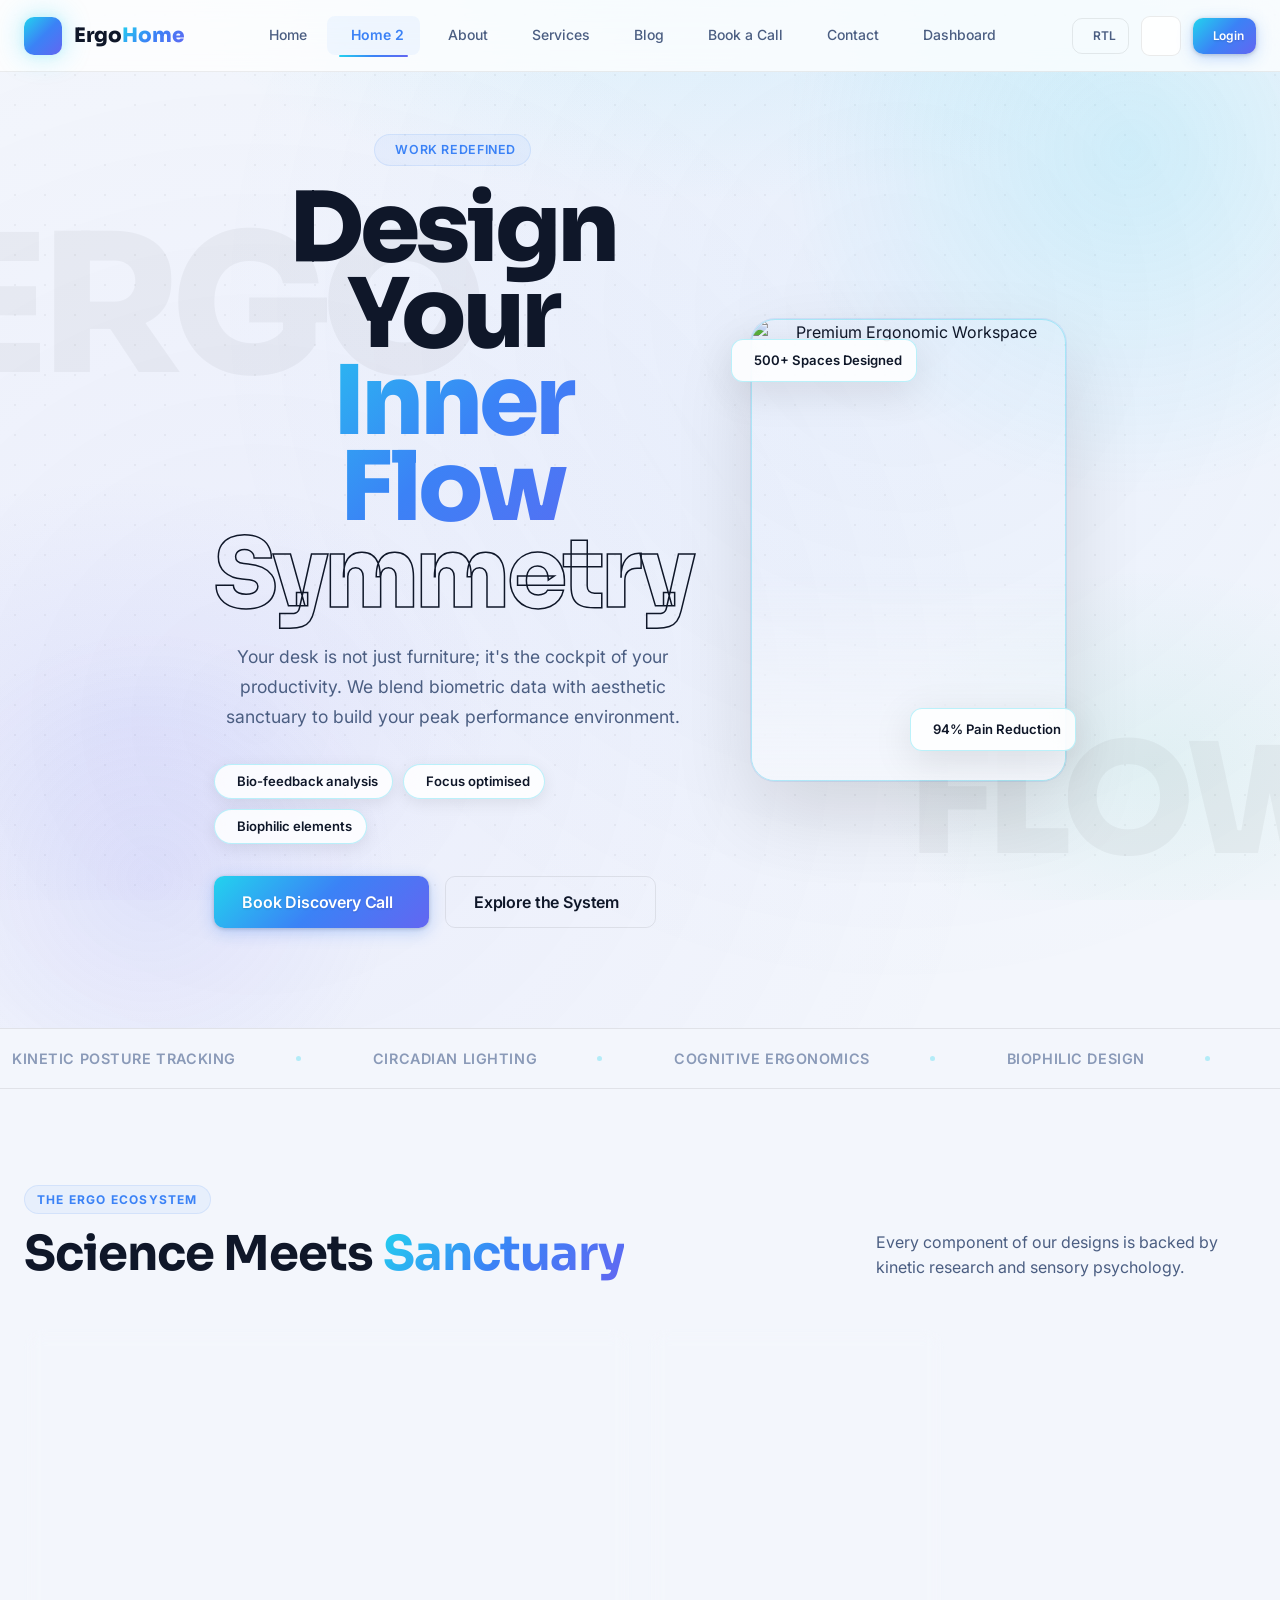
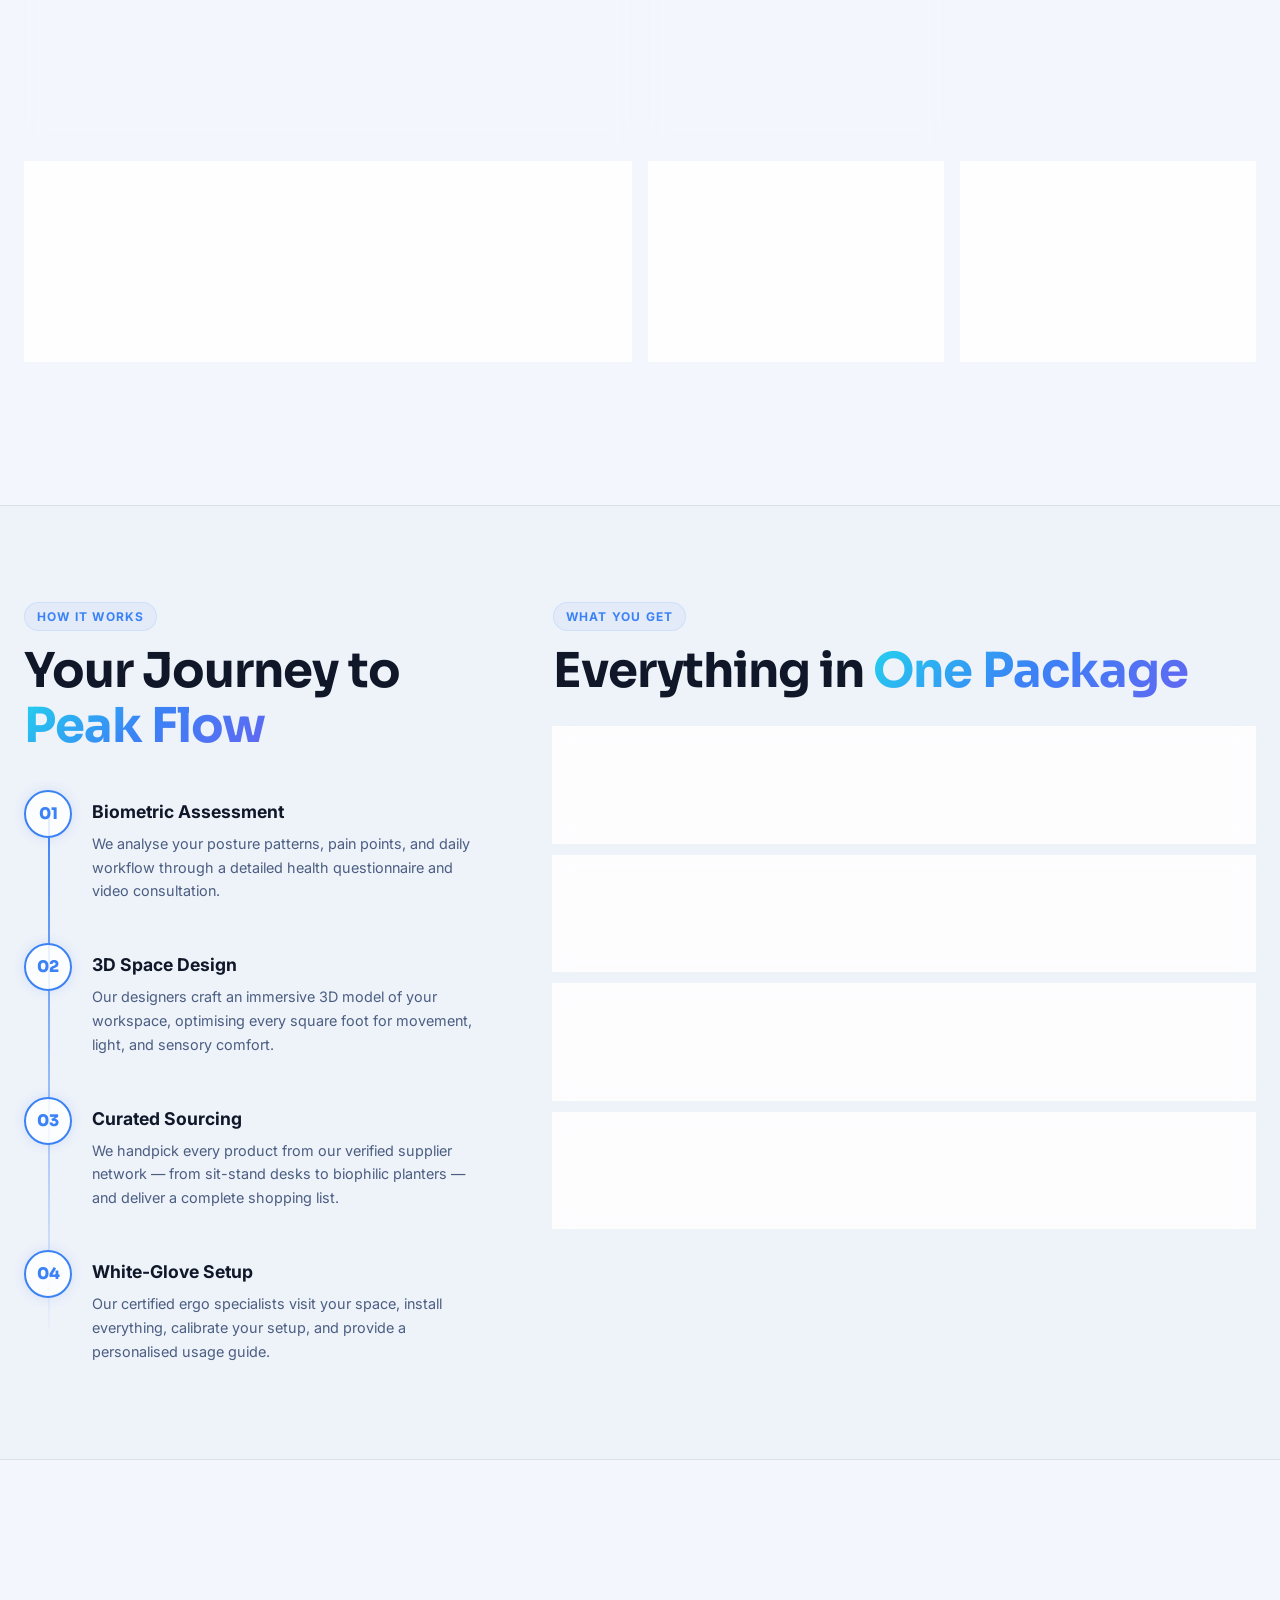
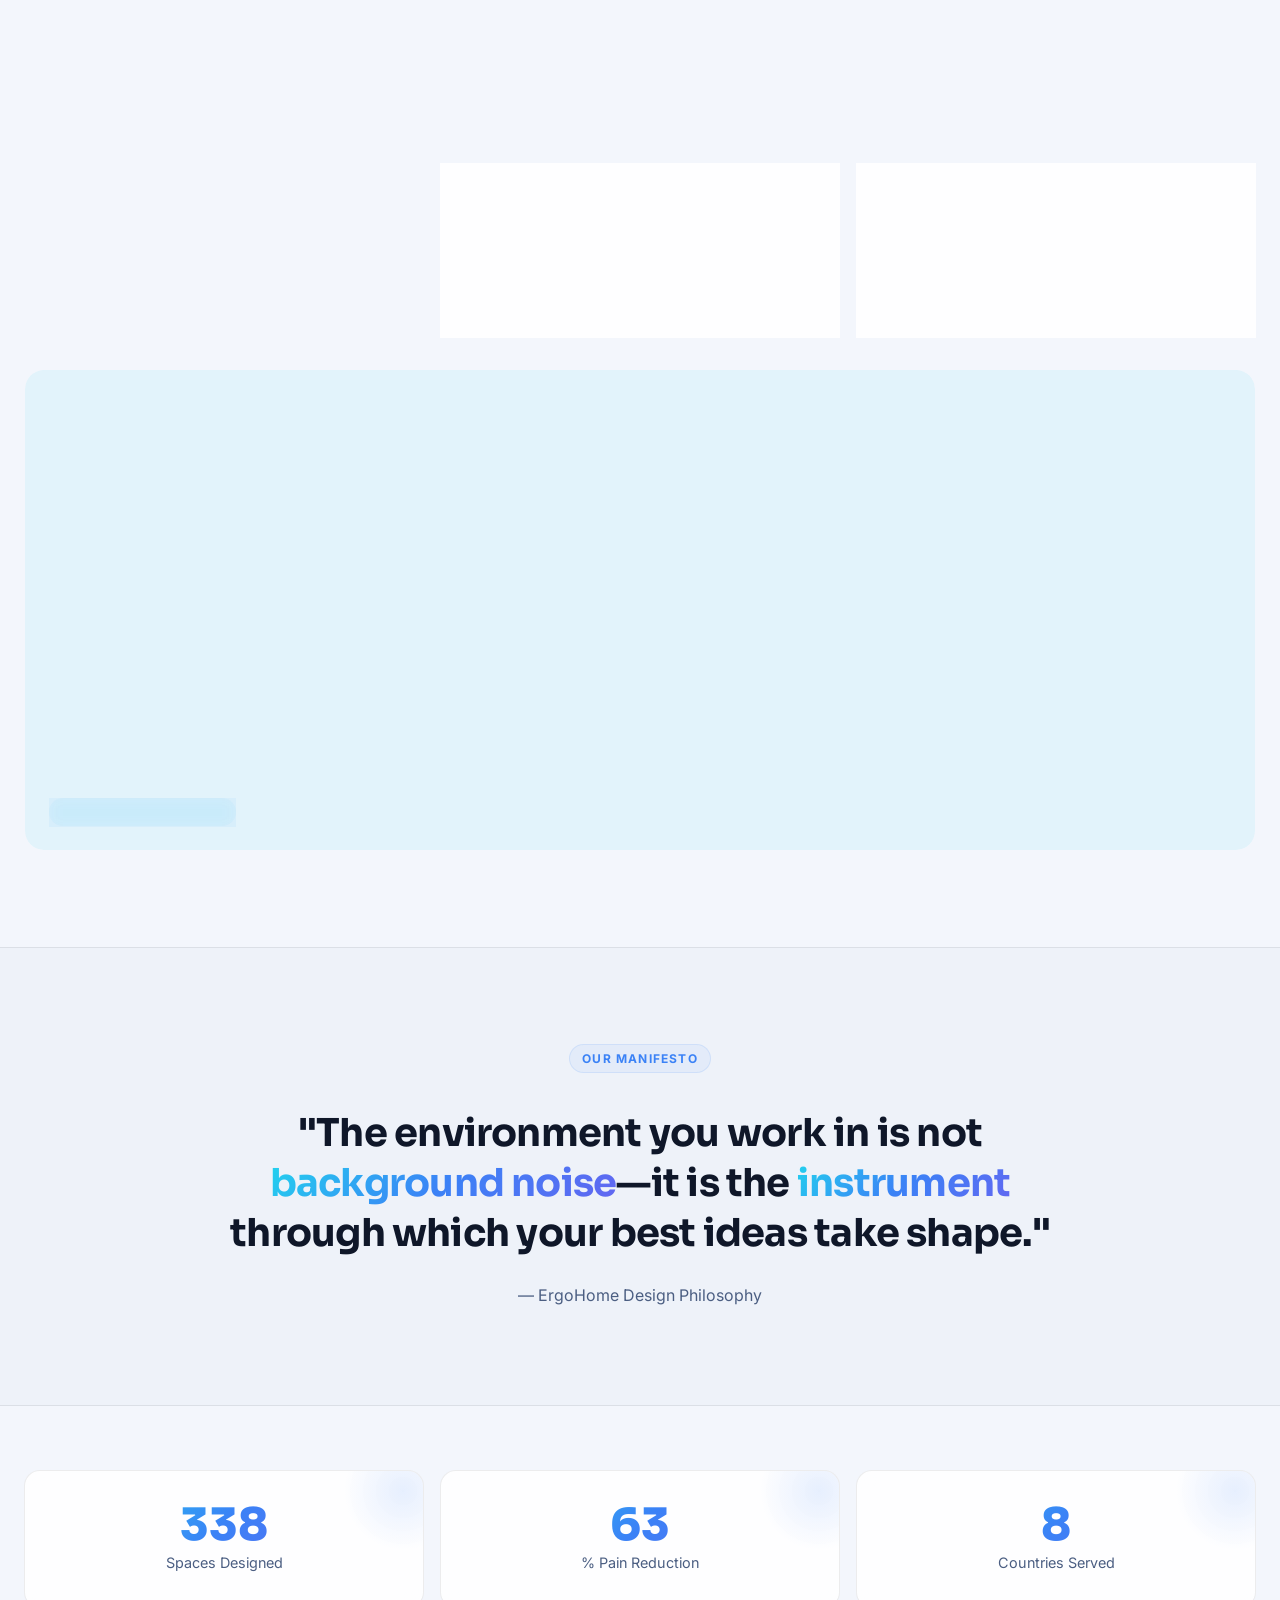
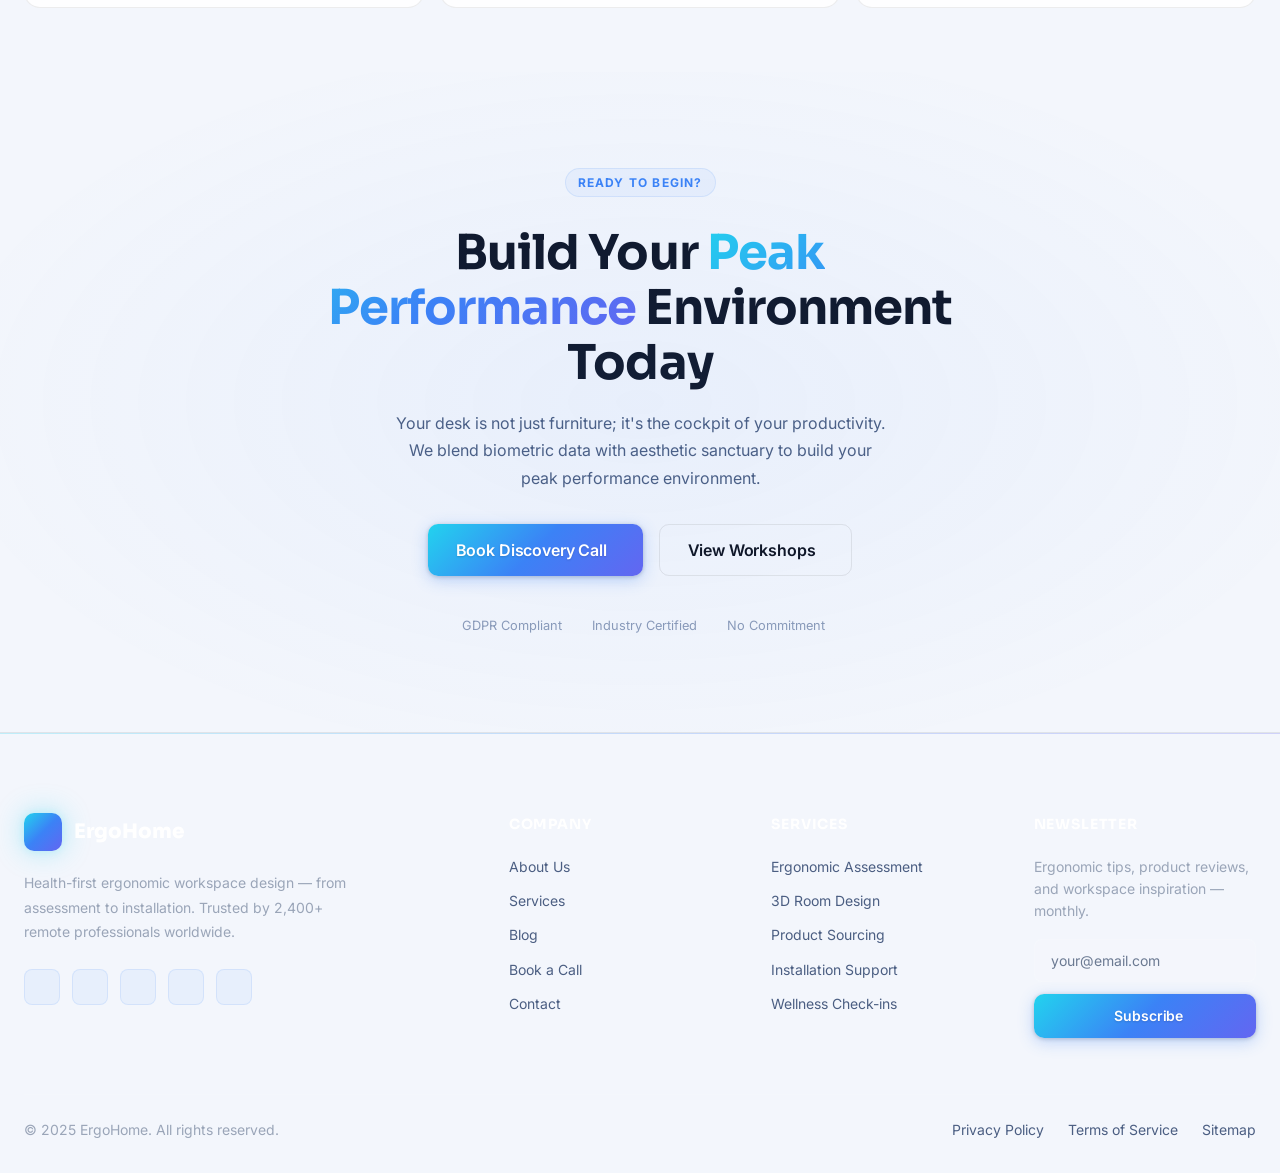
==== index2.html @ c78bc100 "first commit" ====
<!DOCTYPE html>
<html lang="en" data-theme="dark">

<head>
  <script>
    (function () {
      var t = localStorage.getItem('ergohome-theme');
      document.documentElement.setAttribute('data-theme', t || 'dark');
    })();
  </script>
  <meta charset="UTF-8">
  <meta name="viewport" content="width=device-width, initial-scale=1.0">
  <title>ErgoHome – Design Your Flow (Creative Edition)</title>
  <meta name="description"
    content="Experience the creative approach to ergonomic workspace design. Where science meets sanctuary.">
  <link rel="icon" type="image/png" href="assets/favicon.png">
  <link rel="preconnect" href="https://fonts.googleapis.com">
  <link rel="preconnect" href="https://fonts.gstatic.com" crossorigin>
  <link
    href="https://fonts.googleapis.com/css2?family=Sora:wght@400;500;600;700;800&family=Inter:wght@400;500;600;700&display=swap"
    rel="stylesheet">
  <link href="https://cdn.jsdelivr.net/npm/remixicon@4.5.0/fonts/remixicon.css" rel="stylesheet">
  <link rel="stylesheet" href="assets/css/style.css">
  <link rel="stylesheet" href="assets/css/dark-mode.css">
  <link rel="stylesheet" href="assets/css/premium-theme.css">
  <link rel="stylesheet" href="assets/css/mobile-fixes.css">
  <link rel="stylesheet" href="assets/css/rtl.css">
  <style>
    /* ── Page-specific overrides ── */

    /* Marquee ticker */
    .marquee-track {
      overflow: hidden;
    }

    .marquee-inner {
      display: flex;
      width: max-content;
      animation: marqueeScroll 28s linear infinite;
      gap: 60px;
      align-items: center;
    }

    @keyframes marqueeScroll {
      from {
        transform: translateX(0);
      }

      to {
        transform: translateX(-50%);
      }
    }

    .marquee-item {
      display: flex;
      align-items: center;
      gap: 12px;
      font-weight: 600;
      font-size: 0.9rem;
      letter-spacing: 0.04em;
      text-transform: uppercase;
      white-space: nowrap;
      color: var(--text-muted);
    }

    .marquee-item i {
      color: var(--brand-primary);
      font-size: 16px;
    }

    .marquee-sep {
      width: 5px;
      height: 5px;
      border-radius: 50%;
      background: var(--border-accent);
      flex-shrink: 0;
    }

    /* Outline heading */
    .text-outline {
      -webkit-text-stroke: 1.5px var(--text-primary);
      color: transparent;
      -webkit-text-fill-color: transparent;
    }

    [data-theme="light"] .text-outline {
      -webkit-text-stroke: 1.5px var(--text-primary);
    }

    /* Floating metric chip */
    .metric-chip {
      display: inline-flex;
      align-items: center;
      gap: 8px;
      background: var(--card-bg);
      border: 1px solid var(--border-accent);
      border-radius: var(--radius-full);
      padding: 6px 14px;
      font-size: 0.82rem;
      font-weight: 600;
      color: var(--text-primary);
      backdrop-filter: blur(12px);
      box-shadow: var(--shadow-md);
      animation: chipFloat 5s ease-in-out infinite alternate;
    }

    .metric-chip i {
      color: var(--brand-primary);
      font-size: 14px;
    }

    @keyframes chipFloat {
      from {
        transform: translateY(0);
      }

      to {
        transform: translateY(-8px);
      }
    }

    .metric-chip:nth-child(2) {
      animation-delay: 1.5s;
    }

    .metric-chip:nth-child(3) {
      animation-delay: 0.8s;
    }

    /* Hero image frame */
    .hero2-img-frame {
      position: relative;
      border-radius: 24px;
      overflow: hidden;
      border: 1px solid var(--border-accent);
      box-shadow: 0 32px 80px rgba(0, 0, 0, 0.35), 0 0 0 1px var(--border-accent);
    }

    [data-theme="dark"] .hero2-img-frame {
      box-shadow: 0 32px 80px rgba(0, 0, 0, 0.6), 0 0 0 1px rgba(34, 211, 238, 0.15), 0 0 60px rgba(34, 211, 238, 0.06);
    }

    [data-theme="light"] .hero2-img-frame {
      box-shadow: 0 32px 80px rgba(0, 0, 0, 0.12), 0 0 0 1px rgba(59, 130, 246, 0.12);
    }

    .hero2-img-frame img {
      width: 100%;
      height: 460px;
      object-fit: cover;
      display: block;
    }

    .hero2-img-frame::after {
      content: '';
      position: absolute;
      inset: 0;
      background: linear-gradient(to bottom, transparent 55%, var(--bg-base) 100%);
    }

    /* Floating absolute cards on the hero image */
    .floating-badge {
      position: absolute;
      z-index: 10;
      background: var(--card-bg);
      border: 1px solid var(--border-accent);
      border-radius: 12px;
      padding: 10px 14px;
      backdrop-filter: blur(16px);
      box-shadow: var(--shadow-lg);
      display: flex;
      align-items: center;
      gap: 8px;
      font-size: 0.82rem;
      font-weight: 600;
      color: var(--text-primary);
    }

    .floating-badge i {
      color: var(--brand-primary);
    }

    .floating-badge--tl {
      top: 20px;
      left: -20px;
      animation: chipFloat 4s ease-in-out infinite alternate;
    }

    .floating-badge--br {
      bottom: 30px;
      right: -10px;
      animation: chipFloat 5.5s ease-in-out infinite alternate-reverse;
    }

    /* Mood switcher */
    .mood-grid {
      display: grid;
      grid-template-columns: repeat(3, 1fr);
      gap: 16px;
      margin-bottom: 32px;
    }

    .mood-card {
      padding: 20px;
      border-radius: 16px;
      cursor: pointer;
      border: 2px solid var(--border-color);
      background: var(--card-bg);
      backdrop-filter: blur(10px);
      transition: all 0.35s cubic-bezier(0.4, 0, 0.2, 1);
      text-align: center;
    }

    .mood-card .card-icon {
      margin: 0 auto 12px;
    }

    .mood-card h3 {
      font-size: 1rem;
      margin-bottom: 6px;
    }

    .mood-card p {
      font-size: 0.82rem;
      color: var(--text-secondary);
    }

    .mood-card:hover {
      border-color: var(--border-accent);
      transform: translateY(-3px);
    }

    .mood-card.active {
      background: var(--grad-primary);
      border-color: transparent;
      color: #fff;
    }

    .mood-card.active p,
    .mood-card.active h3 {
      color: rgba(255, 255, 255, 0.9);
    }

    .mood-card.active .card-icon {
      background: rgba(255, 255, 255, 0.2);
      color: #fff;
      border-color: rgba(255, 255, 255, 0.2);
    }

    /* Mood preview image */
    .mood-preview {
      border-radius: 20px;
      overflow: hidden;
      position: relative;
      border: 1px solid var(--border-color);
    }

    .mood-preview img {
      width: 100%;
      height: 480px;
      object-fit: cover;
      transition: filter 0.7s ease;
    }

    .mood-overlay {
      position: absolute;
      inset: 0;
      transition: background 0.5s ease;
      mix-blend-mode: overlay;
    }

    /* Process timeline */
    .process-steps {
      position: relative;
    }

    .process-steps::before {
      content: '';
      position: absolute;
      top: 24px;
      left: 24px;
      bottom: 24px;
      width: 2px;
      background: linear-gradient(to bottom, var(--brand-primary), transparent);
      border-radius: 2px;
    }

    .process-step {
      display: flex;
      gap: 20px;
      align-items: flex-start;
      padding-bottom: 40px;
      position: relative;
    }

    .process-step:last-child {
      padding-bottom: 0;
    }

    .process-step__num {
      width: 48px;
      height: 48px;
      border-radius: 50%;
      flex-shrink: 0;
      background: var(--card-bg);
      border: 2px solid var(--brand-primary);
      display: flex;
      align-items: center;
      justify-content: center;
      font-family: var(--font-display);
      font-weight: 800;
      font-size: 1rem;
      color: var(--brand-primary);
      position: relative;
      z-index: 1;
      box-shadow: 0 0 12px rgba(34, 211, 238, 0.2);
    }

    [data-theme="light"] .process-step__num {
      box-shadow: 0 0 12px rgba(59, 130, 246, 0.15);
    }

    .process-step__content {
      flex: 1;
      padding-top: 8px;
    }

    .process-step__title {
      font-size: 1.1rem;
      font-weight: 700;
      margin-bottom: 6px;
    }

    .process-step__desc {
      color: var(--text-secondary);
      font-size: 0.9rem;
      line-height: 1.65;
    }

    /* Service feature row */
    .service-feature {
      display: flex;
      gap: 20px;
      align-items: flex-start;
      padding: 20px;
      border-radius: 16px;
      border: 1px solid var(--border-color);
      background: var(--card-bg);
      backdrop-filter: blur(8px);
      transition: all 0.3s var(--ease-out);
    }

    .service-feature:hover {
      border-color: var(--border-accent);
      transform: translateX(4px);
      box-shadow: var(--shadow-md);
    }

    .service-feature__icon {
      width: 48px;
      height: 48px;
      flex-shrink: 0;
      border-radius: 13px;
      background: var(--color-primary-50);
      border: 1px solid var(--color-primary-100);
      display: flex;
      align-items: center;
      justify-content: center;
      font-size: 22px;
      color: var(--brand-primary);
    }

    .service-feature__title {
      font-weight: 700;
      margin-bottom: 4px;
      font-size: 1rem;
    }

    .service-feature__desc {
      color: var(--text-secondary);
      font-size: 0.88rem;
    }

    /* Quote block */
    .big-quote {
      font-family: var(--font-display);
      font-size: clamp(1.5rem, 3.5vw, 2.4rem);
      font-weight: 700;
      line-height: 1.3;
      letter-spacing: -0.02em;
      color: var(--text-primary);
    }

    .big-quote .highlight {
      background: var(--grad-primary);
      -webkit-background-clip: text;
      -webkit-text-fill-color: transparent;
      background-clip: text;
    }

    /* Parallax marquee text */
    .parallax-text {
      font-size: clamp(5rem, 15vw, 12rem);
      font-weight: 900;
      letter-spacing: -0.05em;
      color: var(--bg-muted);
      white-space: nowrap;
      position: absolute;
      pointer-events: none;
      z-index: 0;
      text-transform: uppercase;
      user-select: none;
      font-family: var(--font-display);
      transition: color 0.3s ease;
    }

    [data-theme="dark"] .parallax-text {
      color: rgba(255, 255, 255, 0.025);
    }

    [data-theme="light"] .parallax-text {
      color: rgba(0, 0, 0, 0.04);
    }

    /* CTA section glow */
    .cta-section {
      position: relative;
      overflow: hidden;
    }

    .cta-section::before {
      content: '';
      position: absolute;
      inset: 0;
      background: radial-gradient(ellipse 80% 80% at 50% 50%, rgba(34, 211, 238, 0.08) 0%, transparent 70%);
      pointer-events: none;
    }

    [data-theme="light"] .cta-section::before {
      background: radial-gradient(ellipse 80% 80% at 50% 50%, rgba(59, 130, 246, 0.06) 0%, transparent 70%);
    }

    /* Grid helpers */
    .cols-2 {
      display: grid;
      grid-template-columns: 1fr 1fr;
      gap: 48px;
      align-items: center;
    }

    .cols-3 {
      display: grid;
      grid-template-columns: repeat(3, 1fr);
      gap: 24px;
    }

    .cols-2-3 {
      display: grid;
      grid-template-columns: 2fr 3fr;
      gap: 48px;
      align-items: start;
    }

    @media (max-width: 1024px) {

      .cols-2,
      .cols-2-3 {
        grid-template-columns: 1fr;
      }

      .hero2-img-frame {
        display: none;
      }

      .floating-badge {
        display: none;
      }
    }

    @media (max-width: 768px) {

      .mood-grid,
      .cols-3 {
        grid-template-columns: 1fr;
      }
    }

    @media (max-width: 640px) {
      .mood-grid {
        grid-template-columns: 1fr;
      }

      .cols-3 {
        grid-template-columns: 1fr 1fr;
        gap: 12px;
      }
    }
  </style>
</head>

<body>
  <div id="preloader">
    <div class="preloader-spinner"></div>
  </div>

  <!-- ============================================================
       NAVIGATION
       ============================================================ -->
  <nav class="nav">
    <div class="nav__inner container">
      <a href="index.html" class="nav__logo">
        <div class="nav__logo-icon"><i class="ri-armchair-line"></i></div>
        <span class="nav__logo-text">Ergo<span>Home</span></span>
      </a>

      <div class="nav__links">
        <a href="index.html" class="nav__link" role="listitem"><i class="ri-home-line"></i>Home</a>
        <a href="index2.html" class="nav__link active" role="listitem"><i class="ri-sparkling-fill"></i>Home 2</a>
        <a href="pages/about.html" class="nav__link" role="listitem"><i class="ri-information-line"></i>About</a>
        <a href="pages/services.html" class="nav__link" role="listitem"><i class="ri-service-line"></i>Services</a>
        <a href="pages/blog.html" class="nav__link" role="listitem"><i class="ri-article-line"></i>Blog</a>
        <a href="pages/booking.html" class="nav__link" role="listitem"><i class="ri-calendar-line"></i>Book a Call</a>
        <a href="pages/contact.html" class="nav__link" role="listitem"><i class="ri-mail-line"></i>Contact</a>
        <a href="pages/dashboard.html" class="nav__link" role="listitem"><i class="ri-dashboard-line"></i>Dashboard</a>
      </div>

      <div class="nav__actions">
        <button class="rtl-toggle btn btn--ghost btn--sm" title="Switch Language/Direction"><i
            class="ri-translate-2"></i> <span class="rtl-toggle-text">RTL</span></button>
        <button class="theme-toggle" aria-label="Toggle dark mode"><i class="ri-sun-line icon-sun"></i><i
            class="ri-moon-line icon-moon"></i></button>
        <a href="pages/login.html" class="btn btn--primary btn--sm"><i class="ri-login-circle-line"></i>Login</a>
        <button class="nav__hamburger" aria-label="Menu"><span class="nav__hamburger-line"></span><span
            class="nav__hamburger-line"></span></button>
      </div>
    </div>
  </nav>

  <!-- Mobile Menu -->
  <div class="nav__mobile">
    <div class="nav__mobile-links">
      <a href="index.html" class="nav__mobile-link"><i class="ri-home-line"></i>Home</a>
      <a href="index2.html" class="nav__mobile-link active"><i class="ri-sparkling-fill"></i>Home 2</a>
      <a href="pages/about.html" class="nav__mobile-link">Our Story</a>
      <a href="pages/services.html" class="nav__mobile-link">Workshops</a>
      <a href="pages/blog.html" class="nav__mobile-link">Magazine</a>
      <a href="pages/contact.html" class="nav__mobile-link">Connect</a>
      <a href="pages/dashboard.html" class="nav__mobile-link"><i class="ri-dashboard-line"></i>Dashboard</a>
      <div style="padding:var(--sp-6);display:flex;flex-direction:column;gap:var(--sp-4)">
        <button class="rtl-toggle btn btn--ghost btn--full"><i class="ri-translate-2"></i> Toggle RTL</button>
        <a href="pages/login.html" class="btn btn--primary btn--full"><i class="ri-login-circle-line"></i>Login</a>
        <a href="pages/register.html" class="btn btn--secondary btn--full"><i class="ri-user-add-line"></i>Register</a>
      </div>
    </div>
  </div>

  <!-- ============================================================
       HERO: CINEMATIC SPLIT
       ============================================================ -->
  <section class="hero-creative"
    style="padding-top:calc(var(--nav-height) + 60px); padding-bottom: 60px; min-height: 95svh; align-items: center;">
    <!-- Ambient blobs -->
    <div class="hero-creative__bg">
      <div class="hero__blob--1"></div>
      <div class="hero__blob--2"></div>
    </div>
    <!-- Parallax marquee text -->
    <div class="parallax-text" id="pt1" style="top:15%;left:-5%">ERGO</div>
    <div class="parallax-text" id="pt2" style="bottom:10%;right:-5%;font-size:clamp(4rem,12vw,10rem)">FLOW</div>

    <div class="hero-creative__content container">
      <div class="cols-2" style="gap:60px">
        <!-- Left: text -->
        <div>
          <span class="badge badge--gradient" data-reveal style="margin-bottom:20px">
            <i class="ri-sparkling-2-fill"></i> Work Redefined
          </span>
          <h1 class="hero-creative__title" data-reveal style="margin-bottom:24px">
            <span style="display:block">Design Your</span>
            <span class="gradient-text" style="display:block">Inner Flow</span>
            <span class="text-outline" style="display:block">Symmetry</span>
          </h1>
          <p class="hero-creative__subtitle" data-reveal data-reveal-delay="1" style="margin-bottom:32px">
            Your desk is not just furniture; it's the cockpit of your productivity. We blend biometric data with
            aesthetic sanctuary to build your peak performance environment.
          </p>

          <!-- Metric chips -->
          <div style="display:flex;flex-wrap:wrap;gap:10px;margin-bottom:32px" data-reveal data-reveal-delay="1">
            <div class="metric-chip"><i class="ri-pulse-line"></i>Bio-feedback analysis</div>
            <div class="metric-chip" style="animation-delay:1.5s"><i class="ri-focus-3-line"></i>Focus optimised</div>
            <div class="metric-chip" style="animation-delay:0.8s"><i class="ri-leaf-line"></i>Biophilic elements</div>
          </div>

          <div class="hero__actions" data-reveal data-reveal-delay="2">
            <a href="pages/booking.html" class="btn btn--primary btn--lg">Book Discovery Call <i
                class="ri-cursor-line"></i></a>
            <a href="#bento" class="btn btn--ghost btn--lg">Explore the System <i class="ri-arrow-down-line"></i></a>
          </div>
        </div>

        <!-- Right: framed image + floating badges -->
        <div style="position:relative" data-reveal data-reveal-delay="2">
          <div class="floating-badge floating-badge--tl">
            <i class="ri-award-fill"></i> 500+ Spaces Designed
          </div>
          <div class="hero2-img-frame">
            <img src="https://images.unsplash.com/photo-1593062096033-9a26b09da705?w=900&auto=format&fit=crop&q=80"
              alt="Premium Ergonomic Workspace" loading="lazy">
          </div>
          <div class="floating-badge floating-badge--br">
            <i class="ri-heart-pulse-fill"></i> 94% Pain Reduction
          </div>
        </div>
      </div>
    </div>
  </section>

  <!-- ============================================================
       MARQUEE TICKER
       ============================================================ -->
  <div class="marquee-track"
    style="padding:18px 0;border-top:1px solid var(--border-color);border-bottom:1px solid var(--border-color);overflow:hidden">
    <div class="marquee-inner">
      <!-- Repeated twice for seamless loop -->
      <span class="marquee-item"><i class="ri-body-scan-line"></i>Kinetic Posture Tracking</span>
      <span class="marquee-sep"></span>
      <span class="marquee-item"><i class="ri-compass-3-line"></i>Circadian Lighting</span>
      <span class="marquee-sep"></span>
      <span class="marquee-item"><i class="ri-brain-line"></i>Cognitive Ergonomics</span>
      <span class="marquee-sep"></span>
      <span class="marquee-item"><i class="ri-leaf-line"></i>Biophilic Design</span>
      <span class="marquee-sep"></span>
      <span class="marquee-item"><i class="ri-broadcast-line"></i>Acoustic Shielding</span>
      <span class="marquee-sep"></span>
      <span class="marquee-item"><i class="ri-temp-hot-line"></i>Climate Harmonics</span>
      <span class="marquee-sep"></span>
      <span class="marquee-item"><i class="ri-layout-masonry-line"></i>3D Space Planning</span>
      <span class="marquee-sep"></span>
      <!-- Duplicate for loop -->
      <span class="marquee-item"><i class="ri-body-scan-line"></i>Kinetic Posture Tracking</span>
      <span class="marquee-sep"></span>
      <span class="marquee-item"><i class="ri-compass-3-line"></i>Circadian Lighting</span>
      <span class="marquee-sep"></span>
      <span class="marquee-item"><i class="ri-brain-line"></i>Cognitive Ergonomics</span>
      <span class="marquee-sep"></span>
      <span class="marquee-item"><i class="ri-leaf-line"></i>Biophilic Design</span>
      <span class="marquee-sep"></span>
      <span class="marquee-item"><i class="ri-broadcast-line"></i>Acoustic Shielding</span>
      <span class="marquee-sep"></span>
      <span class="marquee-item"><i class="ri-temp-hot-line"></i>Climate Harmonics</span>
      <span class="marquee-sep"></span>
      <span class="marquee-item"><i class="ri-layout-masonry-line"></i>3D Space Planning</span>
      <span class="marquee-sep"></span>
    </div>
  </div>

  <!-- ============================================================
       BENTO GRID: THE ECOSYSTEM
       ============================================================ -->
  <section class="section" id="bento">
    <div class="container">
      <div
        style="max-width:none;text-align:left;display:flex;justify-content:space-between;align-items:flex-end;margin-bottom:48px;flex-wrap:wrap;gap:16px">
        <div>
          <span class="section-header__eyebrow">The Ergo Ecosystem</span>
          <h2 style="margin-bottom:0">Science Meets <span class="gradient-text">Sanctuary</span></h2>
        </div>
        <p style="max-width:380px;margin-bottom:0;color:var(--text-secondary)">Every component of our designs is backed
          by kinetic research and sensory psychology.</p>
      </div>

      <div class="bento-grid">
        <!-- Item 1: Posture (2×2) -->
        <div class="bento-item bento-item--2x2 bento-item--dark" data-reveal>
          <div class="bento-item__icon"><i class="ri-body-scan-line"></i></div>
          <div class="bento-item__content">
            <h3 class="bento-item__title">Kinetic Posture Tracking</h3>
            <p class="bento-item__text">Our designs adapt to your body's micro-movements throughout the day, preventing
              strain before it begins.</p>
            <div style="margin-top:24px;display:grid;grid-template-columns:repeat(3,1fr);gap:6px">
              <div style="height:4px;background:rgba(255,255,255,0.9);border-radius:2px"></div>
              <div style="height:4px;background:rgba(255,255,255,0.3);border-radius:2px"></div>
              <div style="height:4px;background:rgba(255,255,255,0.15);border-radius:2px"></div>
            </div>
            <div
              style="margin-top:20px;display:flex;align-items:center;gap:8px;font-size:0.82rem;color:rgba(255,255,255,0.7)">
              <i class="ri-checkbox-circle-fill" style="color:rgba(255,255,255,0.9)"></i>
              Real-time biometric feedback
            </div>
          </div>
          <img src="https://images.unsplash.com/photo-1593062096033-9a26b09da705?w=600&auto=format&fit=crop&q=60" alt=""
            style="position:absolute;top:0;right:0;width:200px;opacity:0.15;mask-image:linear-gradient(to left, white, transparent);-webkit-mask-image:linear-gradient(to left, white, transparent)">
        </div>

        <!-- Item 2: Video (1×2) -->
        <div class="bento-item bento-item--1x2 bento-item--video" data-reveal data-reveal-delay="1"
          style="padding:0;background:#000;display:flex;align-items:center;justify-content:center">
          <img src="https://images.unsplash.com/photo-1497366216548-37526070297c?w=400&auto=format&fit=crop&q=60" alt=""
            style="position:absolute;inset:0;width:100%;height:100%;object-fit:cover;opacity:0.7">
          <button class="play-btn" aria-label="Play design video"
            style="width:64px;height:64px;border-radius:50%;background:rgba(255,255,255,0.95);display:flex;align-items:center;justify-content:center;color:var(--blue);font-size:26px;position:relative;z-index:1;box-shadow:0 12px 32px rgba(0,0,0,0.3);border:none;cursor:pointer;transition:transform 0.2s ease"
            onmouseover="this.style.transform='scale(1.1)'" onmouseout="this.style.transform='scale(1)'">
            <i class="ri-play-fill" style="margin-left:3px"></i>
          </button>
          <div style="position:absolute;bottom:20px;left:20px;z-index:1;color:white">
            <div style="font-weight:700;font-size:0.9rem;text-shadow:0 2px 4px rgba(0,0,0,0.5)">Client Story</div>
            <div style="font-size:0.78rem;opacity:0.8">"The Focus Lab"</div>
          </div>
        </div>

        <!-- Item 3: Lighting (2×1) -->
        <div class="bento-item bento-item--2x1" data-reveal data-reveal-delay="2">
          <div class="bento-item__icon"><i class="ri-compass-3-line"></i></div>
          <div class="bento-item__content">
            <h3 class="bento-item__title">Circadian Lighting Integration</h3>
            <p class="bento-item__text">Automated lighting systems that sync with your internal clock to maintain peak
              cortisol levels.</p>
          </div>
        </div>

        <!-- Item 4: Sound (1×1) -->
        <div class="bento-item bento-item--1x1" data-reveal data-reveal-delay="3">
          <div class="bento-item__icon" style="color:var(--rose)"><i class="ri-broadcast-line"></i></div>
          <div class="bento-item__content">
            <h3 class="bento-item__title">Acoustic Shielding</h3>
            <p class="bento-item__text" style="font-size:0.82rem;margin-top:4px">Engineered quiet zones that isolate
              harmful frequencies.</p>
          </div>
        </div>

        <!-- Item 5: Plants (1×1) -->
        <div class="bento-item bento-item--1x1" data-reveal data-reveal-delay="4">
          <div class="bento-item__icon" style="color:var(--green)"><i class="ri-leaf-line"></i></div>
          <div class="bento-item__content">
            <h3 class="bento-item__title">Biophilic Design</h3>
            <p class="bento-item__text" style="font-size:0.82rem;margin-top:4px">Living walls and curated botanics
              reduce cognitive fatigue.</p>
          </div>
        </div>
      </div>
    </div>
  </section>

  <!-- ============================================================
       PROCESS TIMELINE + SERVICES
       ============================================================ -->
  <section class="section bg-muted">
    <div class="container">
      <div class="cols-2-3" style="gap:60px">
        <!-- Left: Process steps -->
        <div>
          <span class="section-header__eyebrow">How It Works</span>
          <h2 style="margin-bottom:36px">Your Journey to <span class="gradient-text">Peak Flow</span></h2>

          <div class="process-steps">
            <div class="process-step" data-reveal>
              <div class="process-step__num">01</div>
              <div class="process-step__content">
                <div class="process-step__title">Biometric Assessment</div>
                <p class="process-step__desc">We analyse your posture patterns, pain points, and daily workflow through
                  a detailed health questionnaire and video consultation.</p>
              </div>
            </div>
            <div class="process-step" data-reveal data-reveal-delay="1">
              <div class="process-step__num">02</div>
              <div class="process-step__content">
                <div class="process-step__title">3D Space Design</div>
                <p class="process-step__desc">Our designers craft an immersive 3D model of your workspace, optimising
                  every square foot for movement, light, and sensory comfort.</p>
              </div>
            </div>
            <div class="process-step" data-reveal data-reveal-delay="2">
              <div class="process-step__num">03</div>
              <div class="process-step__content">
                <div class="process-step__title">Curated Sourcing</div>
                <p class="process-step__desc">We handpick every product from our verified supplier network — from
                  sit-stand desks to biophilic planters — and deliver a complete shopping list.</p>
              </div>
            </div>
            <div class="process-step" data-reveal data-reveal-delay="3">
              <div class="process-step__num">04</div>
              <div class="process-step__content">
                <div class="process-step__title">White-Glove Setup</div>
                <p class="process-step__desc">Our certified ergo specialists visit your space, install everything,
                  calibrate your setup, and provide a personalised usage guide.</p>
              </div>
            </div>
          </div>
        </div>

        <!-- Right: Service features -->
        <div>
          <span class="section-header__eyebrow">What You Get</span>
          <h2 style="margin-bottom:28px">Everything in <span class="gradient-text">One Package</span></h2>

          <div style="display:flex;flex-direction:column;gap:12px">
            <div class="service-feature" data-reveal>
              <div class="service-feature__icon"><i class="ri-pulse-line"></i></div>
              <div>
                <div class="service-feature__title">Bio-Harmonic Analysis</div>
                <p class="service-feature__desc">60-minute video session with a certified ergonomist. Posture scoring,
                  pain-map, and cognitive workload profiling.</p>
              </div>
            </div>
            <div class="service-feature" data-reveal data-reveal-delay="1">
              <div class="service-feature__icon"><i class="ri-cube-3d-line"></i></div>
              <div>
                <div class="service-feature__title">Immersive 3D Rendering</div>
                <p class="service-feature__desc">Photorealistic renders of your future workspace so you can walk through
                  it before a single piece of furniture ships.</p>
              </div>
            </div>
            <div class="service-feature" data-reveal data-reveal-delay="2">
              <div class="service-feature__icon"><i class="ri-shopping-bag-line"></i></div>
              <div>
                <div class="service-feature__title">Curated Product Packages</div>
                <p class="service-feature__desc">Access to our exclusive supplier network, including small-batch makers
                  and clinical-grade equipment not available in retail.</p>
              </div>
            </div>
            <div class="service-feature" data-reveal data-reveal-delay="3">
              <div class="service-feature__icon"><i class="ri-computer-line"></i></div>
              <div>
                <div class="service-feature__title">Client Dashboard</div>
                <p class="service-feature__desc">Track your project live — from initial assessment, through design, all
                  the way to installation sign-off.</p>
              </div>
            </div>
          </div>
        </div>
      </div>
    </div>
  </section>

  <!-- ============================================================
       INTERACTIVE: WORKSPACE MOODS
       ============================================================ -->
  <section class="section" style="overflow:hidden;position:relative">
    <div class="container" style="position:relative;z-index:2">
      <div style="text-align:center;margin-bottom:48px">
        <span class="section-header__eyebrow">Interactive Preview</span>
        <h2>Switch Your <span class="gradient-text">State</span></h2>
        <p style="color:var(--text-secondary);max-width:50ch;margin:12px auto 0">Experience how our spaces adapt to your
          intent. One button, total transformation.</p>
      </div>

      <div class="mood-grid">
        <div class="mood-card active" onclick="switchMood('focus', this)" data-reveal>
          <div class="card-icon"><i class="ri-focus-3-line"></i></div>
          <h3>The Deep Focus</h3>
          <p>Cool blue lighting, noise isolation active, and table raised to standing position.</p>
        </div>
        <div class="mood-card" onclick="switchMood('flow', this)" data-reveal data-reveal-delay="1">
          <div class="card-icon"><i class="ri-water-flash-line"></i></div>
          <h3>The Creative Flow</h3>
          <p>Warm amber tones, ambient music enabled, and panoramic 3D view projected.</p>
        </div>
        <div class="mood-card" onclick="switchMood('recovery', this)" data-reveal data-reveal-delay="2">
          <div class="card-icon"><i class="ri-rest-time-line"></i></div>
          <h3>The Recovery</h3>
          <p>Low-intensity greens, posture reminders active, and light stretching guide.</p>
        </div>
      </div>

      <div class="mood-preview" data-reveal style="border: 1px solid var(--border-color)">
        <img src="https://images.unsplash.com/photo-1518455027359-f3fd2e3b2e92?w=1200&auto=format&fit=crop&q=80"
          alt="Workspace View" id="mood-img">
        <div class="mood-overlay" id="mood-overlay" style="background:rgba(34,211,238,0.08)"></div>
        <!-- overlay label -->
        <div style="position:absolute;bottom:24px;left:24px;z-index:10;" id="mood-label">
          <span class="badge badge--primary" style="font-size:0.78rem;backdrop-filter:blur(8px)"><i
              class="ri-focus-3-line"></i> Deep Focus Mode Active</span>
        </div>
      </div>
    </div>
  </section>

  <!-- ============================================================
       QUOTE / MANIFESTO
       ============================================================ -->
  <section class="section bg-muted" style="overflow:hidden;position:relative">
    <div class="container" style="position:relative;z-index:2;text-align:center">
      <span class="section-header__eyebrow" data-reveal>Our Manifesto</span>
      <div class="big-quote" data-reveal data-reveal-delay="1" style="max-width:860px;margin:24px auto">
        "The environment you work in is not <span class="highlight">background noise</span>—it is the <span
          class="highlight">instrument</span> through which your best ideas take shape."
      </div>
      <p style="color:var(--text-secondary);margin-top:20px" data-reveal data-reveal-delay="2">— ErgoHome Design
        Philosophy</p>
    </div>
  </section>

  <!-- ============================================================
       MINI STATS ROW
       ============================================================ -->
  <section class="section--sm">
    <div class="container">
      <div class="cols-3" style="gap:16px" id="stats-row">
        <div class="stat-item" style="text-align:center;padding:32px" data-reveal>
          <div class="stat-value" data-count="500">0</div>
          <div class="stat-label">Spaces Designed</div>
        </div>
        <div class="stat-item" style="text-align:center;padding:32px" data-reveal data-reveal-delay="1">
          <div class="stat-value" data-count="94">0</div>
          <div class="stat-label">% Pain Reduction</div>
        </div>
        <div class="stat-item" style="text-align:center;padding:32px" data-reveal data-reveal-delay="2">
          <div class="stat-value" data-count="12">0</div>
          <div class="stat-label">Countries Served</div>
        </div>
      </div>
    </div>
  </section>

  <!-- ============================================================
       CTA SECTION
       ============================================================ -->
  <section class="section cta-section">
    <div class="container" style="text-align:center;max-width:720px">
      <span class="section-header__eyebrow" data-reveal><i class="ri-cursor-line"></i> Ready to Begin?</span>
      <h2 data-reveal data-reveal-delay="1" style="margin:16px 0 20px">
        Build Your <span class="gradient-text">Peak Performance</span> Environment Today
      </h2>
      <p data-reveal data-reveal-delay="2"
        style="color:var(--text-secondary);max-width:50ch;margin:0 auto 32px;line-height:1.7">
        Your desk is not just furniture; it's the cockpit of your productivity. We blend biometric data with aesthetic
        sanctuary to build your peak performance environment.
      </p>
      <div class="hero__actions" style="justify-content:center" data-reveal data-reveal-delay="3">
        <a href="pages/booking.html" class="btn btn--primary btn--lg">Book Discovery Call <i
            class="ri-calendar-check-line"></i></a>
        <a href="pages/services.html" class="btn btn--ghost btn--lg">View Workshops <i
            class="ri-arrow-right-line"></i></a>
      </div>

      <!-- Trust badges -->
      <div style="display:flex;justify-content:center;gap:24px;flex-wrap:wrap;margin-top:36px" data-reveal
        data-reveal-delay="4">
        <span style="display:inline-flex;align-items:center;gap:6px;color:var(--text-muted);font-size:0.8rem"><i
            class="ri-shield-check-line" style="color:var(--green)"></i>GDPR Compliant</span>
        <span style="display:inline-flex;align-items:center;gap:6px;color:var(--text-muted);font-size:0.8rem"><i
            class="ri-award-line" style="color:var(--amber)"></i>Industry Certified</span>
        <span style="display:inline-flex;align-items:center;gap:6px;color:var(--text-muted);font-size:0.8rem"><i
            class="ri-lock-line" style="color:var(--brand-primary)"></i>No Commitment</span>
      </div>
    </div>
  </section>

  <!-- ============================================================
       FOOTER
       ============================================================ -->
<footer class="footer" role="contentinfo">
  <div class="container">
    <div class="footer__grid">
      <div class="footer__brand">
        <a href="index.html" class="footer__logo">
          <div class="nav__logo-icon" style="background:var(--brand-gradient)"><i class="ri-armchair-line"></i></div>
          ErgoHome
        </a>
        <p class="footer__desc">Health-first ergonomic workspace design — from assessment to installation. Trusted by 2,400+ remote professionals worldwide.</p>
        <div class="footer__socials">
          <a href="#" class="footer__social" aria-label="Instagram"><i class="ri-instagram-line"></i></a>
          <a href="#" class="footer__social" aria-label="LinkedIn"><i class="ri-linkedin-fill"></i></a>
          <a href="#" class="footer__social" aria-label="Twitter/X"><i class="ri-twitter-x-line"></i></a>
          <a href="#" class="footer__social" aria-label="YouTube"><i class="ri-youtube-line"></i></a>
          <a href="#" class="footer__social" aria-label="Pinterest"><i class="ri-pinterest-line"></i></a>
        </div>
      </div>
      <div>
        <p class="footer__col-title">Company</p>
        <a href="pages/about.html"   class="footer__link">About Us</a>
        <a href="pages/services.html"class="footer__link">Services</a>
        <a href="pages/blog.html"    class="footer__link">Blog</a>
        <a href="pages/booking.html" class="footer__link">Book a Call</a>
        <a href="pages/contact.html" class="footer__link">Contact</a>
      </div>
      <div>
        <p class="footer__col-title">Services</p>
        <a href="pages/services.html" class="footer__link">Ergonomic Assessment</a>
        <a href="pages/services.html" class="footer__link">3D Room Design</a>
        <a href="pages/services.html" class="footer__link">Product Sourcing</a>
        <a href="pages/services.html" class="footer__link">Installation Support</a>
        <a href="pages/services.html" class="footer__link">Wellness Check-ins</a>
      </div>
      <div>
        <p class="footer__col-title">Newsletter</p>
        <p style="font-size:var(--text-sm);margin-bottom:var(--sp-4)">Ergonomic tips, product reviews, and workspace inspiration — monthly.</p>
        <form class="footer__newsletter js-newsletter-form" data-validate>
          <input type="email" placeholder="your@email.com" required aria-label="Newsletter email">
          <button type="submit" class="btn btn--primary btn--full"><i class="ri-send-plane-line"></i> Subscribe</button>
        </form>
      </div>
    </div>
    <div class="footer__bottom">
      <span>© 2025 ErgoHome. All rights reserved.</span>
      <div style="display:flex;gap:var(--sp-6)">
        <a href="#" class="footer__link" style="margin-bottom:0">Privacy Policy</a>
        <a href="#" class="footer__link" style="margin-bottom:0">Terms of Service</a>
        <a href="sitemap.xml" class="footer__link" style="margin-bottom:0">Sitemap</a>
      </div>
    </div>
  </div>
</footer>
  <div class="toast-container" role="alert" aria-live="polite"></div>
  <script src="assets/js/main.js"></script>
  <script>
    // Mood switcher
    const moodConfigs = {
      focus: { filter: 'brightness(1.05) saturate(0.85) hue-rotate(200deg)', bg: 'rgba(34,211,238,0.08)', label: '<i class="ri-focus-3-line"></i> Deep Focus Mode Active' },
      flow: { filter: 'sepia(0.3) brightness(1.05)', bg: 'rgba(245,158,11,0.1)', label: '<i class="ri-water-flash-line"></i> Creative Flow Mode Active' },
      recovery: { filter: 'hue-rotate(80deg) brightness(0.92) saturate(0.85)', bg: 'rgba(16,185,129,0.08)', label: '<i class="ri-rest-time-line"></i> Recovery Mode Active' }
    };
    function switchMood(type, el) {
      document.querySelectorAll('.mood-card').forEach(c => c.classList.remove('active'));
      el.classList.add('active');
      const cfg = moodConfigs[type];
      document.getElementById('mood-img').style.filter = cfg.filter;
      document.getElementById('mood-overlay').style.background = cfg.bg;
      document.getElementById('mood-label').innerHTML = `<span class="badge badge--primary" style="font-size:0.78rem;backdrop-filter:blur(8px)">${cfg.label}</span>`;
      ErgoHome.Toast.show(`State switched to: ${type}`, 'info');
    }

    // Parallax on scroll
    window.addEventListener('scroll', () => {
      const scroll = window.scrollY;
      const pt1 = document.getElementById('pt1');
      const pt2 = document.getElementById('pt2');
      if (pt1) pt1.style.transform = `translateX(${scroll * 0.15}px)`;
      if (pt2) pt2.style.transform = `translateX(${-scroll * 0.12}px)`;
    }, { passive: true });
  </script>
</body>

</html>
---- assets/css/style.css ----
/* ==========================================================================
   ErgoHome - Ergonomic Home Office Design Consultancy
   Main Stylesheet
   Version: 1.0.0
   ========================================================================== */

/* --------------------------------------------------------------------------
   1. CSS Custom Properties (Design Tokens)
   -------------------------------------------------------------------------- */
:root {
  /* Primary Color Palette */
  --color-primary-50:  #f0faf7;
  --color-primary-100: #ccf0e5;
  --color-primary-200: #99e0ca;
  --color-primary-300: #5fcbaa;
  --color-primary-400: #2db88e;
  --color-primary-500: #0ea472;  /* Main primary */
  --color-primary-600: #0a8a5f;
  --color-primary-700: #076f4c;
  --color-primary-800: #05543a;
  --color-primary-900: #033a28;

  /* Secondary Color Palette */
  --color-secondary-50:  #f4f1fe;
  --color-secondary-100: #e0d9fc;
  --color-secondary-200: #c1b3f9;
  --color-secondary-300: #9d88f5;
  --color-secondary-400: #7c5ff0;
  --color-secondary-500: #6040e8;  /* Main secondary */
  --color-secondary-600: #4e31cc;
  --color-secondary-700: #3d24aa;
  --color-secondary-800: #2d1988;
  --color-secondary-900: #1e0f66;

  /* Accent Colors */
  --color-accent-amber: #f59e0b;
  --color-accent-coral: #f97316;
  --color-accent-sky:   #0ea5e9;
  --color-accent-rose:  #f43f5e;

  /* Neutral Palette */
  --color-neutral-0:   #ffffff;
  --color-neutral-50:  #f8f9fb;
  --color-neutral-100: #f0f2f5;
  --color-neutral-200: #e2e6ec;
  --color-neutral-300: #c8cfda;
  --color-neutral-400: #9aa5b8;
  --color-neutral-500: #6b7a92;
  --color-neutral-600: #4e5c73;
  --color-neutral-700: #354259;
  --color-neutral-800: #1f2d42;
  --color-neutral-900: #101928;
  --color-neutral-950: #070d17;

  /* Semantic Colors (Light Mode) */
  --bg-base:       var(--color-neutral-50);
  --bg-surface:    var(--color-neutral-0);
  --bg-elevated:   var(--color-neutral-0);
  --bg-muted:      var(--color-neutral-100);
  --border-color:  var(--color-neutral-200);
  --text-primary:  var(--color-neutral-900);
  --text-secondary:var(--color-neutral-600);
  --text-muted:    var(--color-neutral-400);
  --text-inverse:  var(--color-neutral-0);
  --shadow-sm:     0 1px 3px rgba(0,0,0,.08), 0 1px 2px rgba(0,0,0,.04);
  --shadow-md:     0 4px 12px rgba(0,0,0,.10), 0 2px 6px rgba(0,0,0,.06);
  --shadow-lg:     0 10px 32px rgba(0,0,0,.12), 0 4px 12px rgba(0,0,0,.06);
  --shadow-xl:     0 24px 56px rgba(0,0,0,.14), 0 8px 20px rgba(0,0,0,.08);

  /* Brand Colors (semantic aliases) */
  --brand-primary:   var(--color-primary-500);
  --brand-secondary: var(--color-secondary-500);
  --brand-gradient:  linear-gradient(135deg, var(--color-primary-500) 0%, var(--color-secondary-500) 100%);

  /* Spacing Scale (8px base) */
  --sp-1:  4px;
  --sp-2:  8px;
  --sp-3:  12px;
  --sp-4:  16px;
  --sp-5:  20px;
  --sp-6:  24px;
  --sp-7:  28px;
  --sp-8:  32px;
  --sp-10: 40px;
  --sp-12: 48px;
  --sp-14: 56px;
  --sp-16: 64px;
  --sp-20: 80px;
  --sp-24: 96px;
  --sp-32: 128px;

  /* Border Radius */
  --radius-sm:  4px;
  --radius-md:  8px;
  --radius-lg:  12px;
  --radius-xl:  16px;
  --radius-2xl: 24px;
  --radius-full: 9999px;

  /* Typography */
  --font-display: 'Plus Jakarta Sans', 'Outfit', sans-serif;
  --font-body:    'Inter', system-ui, sans-serif;
  --font-mono:    'JetBrains Mono', 'Fira Code', monospace;

  --text-xs:   0.75rem;    /* 12px */
  --text-sm:   0.875rem;   /* 14px */
  --text-base: 1rem;       /* 16px */
  --text-lg:   1.125rem;   /* 18px */
  --text-xl:   1.25rem;    /* 20px */
  --text-2xl:  1.5rem;     /* 24px */
  --text-3xl:  1.875rem;   /* 30px */
  --text-4xl:  2.25rem;    /* 36px */
  --text-5xl:  3rem;       /* 48px */
  --text-6xl:  3.75rem;    /* 60px */
  --text-7xl:  4.5rem;     /* 72px */

  --leading-tight:  1.2;
  --leading-snug:   1.375;
  --leading-normal: 1.6;
  --leading-relaxed:1.75;

  /* Transitions */
  --transition-fast:   150ms cubic-bezier(0.4, 0, 0.2, 1);
  --transition-normal: 250ms cubic-bezier(0.4, 0, 0.2, 1);
  --transition-slow:   400ms cubic-bezier(0.4, 0, 0.2, 1);

  /* Z-index layers */
  --z-base:    0;
  --z-above:   10;
  --z-dropdown:100;
  --z-sticky:  200;
  --z-overlay: 300;
  --z-modal:   400;
  --z-toast:   500;

  /* Layout */
  --container-sm: 640px;
  --container-md: 768px;
  --container-lg: 1024px;
  --container-xl: 1280px;
  --container-2xl:1440px;
  --nav-height:   72px;
}

/* --------------------------------------------------------------------------
   2. Reset & Base Styles
   -------------------------------------------------------------------------- */
*, *::before, *::after {
  box-sizing: border-box;
  margin: 0;
  padding: 0;
}

html {
  scroll-behavior: smooth;
  font-size: 16px;
  -webkit-text-size-adjust: 100%;
}

body {
  font-family: var(--font-body);
  font-size: var(--text-base);
  line-height: var(--leading-normal);
  color: var(--text-primary);
  background-color: var(--bg-base);
  -webkit-font-smoothing: antialiased;
  -moz-osx-font-smoothing: grayscale;
  overflow-x: hidden;
  transition: background-color var(--transition-normal), color var(--transition-normal);
}

img, video { max-width: 100%; height: auto; display: block; }
a { color: var(--brand-primary); text-decoration: none; transition: color var(--transition-fast); }
a:hover { color: var(--color-primary-600); }
button, input, select, textarea { font-family: inherit; font-size: inherit; }
ul, ol { list-style: none; }
h1, h2, h3, h4, h5, h6 {
  font-family: var(--font-display);
  font-weight: 700;
  line-height: var(--leading-tight);
  color: var(--text-primary);
}

/* --------------------------------------------------------------------------
   3. Layout Utilities
   -------------------------------------------------------------------------- */
.container {
  width: 100%;
  max-width: var(--container-xl);
  margin-inline: auto;
  padding-inline: var(--sp-6);
}
.container--lg { max-width: var(--container-2xl); }
.container--sm { max-width: var(--container-md); }

.section {
  padding-block: var(--sp-24);
}
.section--sm { padding-block: var(--sp-16); }
.section--lg { padding-block: var(--sp-32); }

.flex { display: flex; }
.flex-col { flex-direction: column; }
.items-center { align-items: center; }
.justify-center { justify-content: center; }
.justify-between { justify-content: space-between; }
.gap-4 { gap: var(--sp-4); }
.gap-6 { gap: var(--sp-6); }
.gap-8 { gap: var(--sp-8); }

.grid {
  display: grid;
  gap: var(--sp-8);
}
.grid-2 { grid-template-columns: repeat(2, 1fr); }
.grid-3 { grid-template-columns: repeat(3, 1fr); }
.grid-4 { grid-template-columns: repeat(4, 1fr); }

.text-center { text-align: center; }
.sr-only {
  position: absolute; width: 1px; height: 1px;
  padding: 0; margin: -1px; overflow: hidden;
  clip: rect(0,0,0,0); white-space: nowrap; border: 0;
}
.hidden { display: none !important; }

/* --------------------------------------------------------------------------
   4. Navigation
   -------------------------------------------------------------------------- */
.nav {
  position: fixed;
  top: 0; left: 0; right: 0;
  height: var(--nav-height);
  background: var(--bg-surface);
  border-bottom: 1px solid var(--border-color);
  z-index: var(--z-sticky);
  transition: background-color var(--transition-normal), box-shadow var(--transition-normal);
}
.nav.scrolled {
  box-shadow: var(--shadow-md);
  background: rgba(var(--bg-surface-rgb, 255,255,255), 0.95);
  backdrop-filter: blur(12px);
  -webkit-backdrop-filter: blur(12px);
}
.nav__inner {
  display: flex;
  align-items: center;
  justify-content: space-between;
  height: 100%;
  max-width: var(--container-xl);
  margin-inline: auto;
  padding-inline: var(--sp-6);
}
.nav__logo {
  display: flex;
  align-items: center;
  gap: var(--sp-3);
  font-family: var(--font-display);
  font-size: var(--text-xl);
  font-weight: 800;
  color: var(--text-primary);
  text-decoration: none;
}
.nav__logo-icon {
  width: 38px; height: 38px;
  background: var(--brand-gradient);
  border-radius: var(--radius-md);
  display: flex; align-items: center; justify-content: center;
  color: white;
  font-size: 18px;
  flex-shrink: 0;
}
.nav__logo-text span { color: var(--brand-primary); }

.nav__links {
  display: flex;
  align-items: center;
  gap: var(--sp-1);
}
.nav__link {
  padding: var(--sp-2) var(--sp-4);
  border-radius: var(--radius-md);
  font-size: var(--text-sm);
  font-weight: 500;
  color: var(--text-secondary);
  transition: all var(--transition-fast);
  display: flex; align-items: center; gap: var(--sp-2);
  white-space: nowrap;
}
.nav__link:hover, .nav__link.active {
  color: var(--brand-primary);
  background: var(--color-primary-50);
}
.nav__link i { font-size: 14px; }

.nav__actions {
  display: flex;
  align-items: center;
  gap: var(--sp-3);
}

/* Hamburger */
.nav__hamburger {
  display: none;
  flex-direction: column;
  gap: 5px;
  cursor: pointer;
  background: none;
  border: none;
  padding: var(--sp-2);
  border-radius: var(--radius-md);
  transition: background var(--transition-fast);
}
.nav__hamburger:hover { background: var(--bg-muted); }
.nav__hamburger span {
  display: block;
  width: 22px; height: 2px;
  background: var(--text-primary);
  border-radius: 2px;
  transition: all var(--transition-normal);
}
.nav__hamburger.open span:nth-child(1) { transform: translateY(7px) rotate(45deg); }
.nav__hamburger.open span:nth-child(2) { opacity: 0; transform: scaleX(0); }
.nav__hamburger.open span:nth-child(3) { transform: translateY(-7px) rotate(-45deg); }

/* Mobile Menu */
.nav__mobile {
  display: none;
  position: fixed;
  top: var(--nav-height); left: 0; right: 0; bottom: 0;
  background: var(--bg-surface);
  z-index: var(--z-overlay);
  overflow-y: auto;
  padding: var(--sp-6);
  transform: translateX(100%);
  transition: transform var(--transition-normal);
}
.nav__mobile.open {
  transform: translateX(0);
  display: block;
}
.nav__mobile-link {
  display: flex; align-items: center; gap: var(--sp-3);
  padding: var(--sp-4) var(--sp-4);
  margin-bottom: var(--sp-1);
  border-radius: var(--radius-lg);
  font-weight: 500;
  color: var(--text-primary);
  transition: all var(--transition-fast);
}
.nav__mobile-link:hover, .nav__mobile-link.active {
  background: var(--color-primary-50);
  color: var(--brand-primary);
}
.nav__mobile-link i { font-size: 18px; width: 22px; }

/* --------------------------------------------------------------------------
   5. Buttons
   -------------------------------------------------------------------------- */
.btn {
  display: inline-flex;
  align-items: center;
  justify-content: center;
  gap: var(--sp-2);
  padding: 0.625rem 1.25rem;
  border-radius: var(--radius-lg);
  font-size: var(--text-sm);
  font-weight: 600;
  font-family: var(--font-body);
  line-height: 1;
  cursor: pointer;
  border: 2px solid transparent;
  transition: all var(--transition-fast);
  text-decoration: none;
  white-space: nowrap;
  position: relative;
  overflow: hidden;
  min-height: 44px;
}
.btn::after {
  content: '';
  position: absolute;
  inset: 0;
  background: white;
  opacity: 0;
  transition: opacity var(--transition-fast);
}
.btn:hover::after { opacity: 0.08; }
.btn:active::after { opacity: 0.15; }
.btn:focus-visible { outline: 3px solid var(--brand-primary); outline-offset: 2px; }

.btn--primary {
  background: var(--brand-gradient);
  color: white;
  border-color: transparent;
  box-shadow: 0 4px 14px rgba(14, 164, 114, 0.35);
}
.btn--primary:hover {
  transform: translateY(-1px);
  box-shadow: 0 6px 20px rgba(14, 164, 114, 0.45);
  color: white;
}

.btn--secondary {
  background: var(--bg-surface);
  color: var(--brand-primary);
  border-color: var(--brand-primary);
}
.btn--secondary:hover {
  background: var(--color-primary-50);
  transform: translateY(-1px);
  color: var(--brand-primary);
}

.btn--ghost {
  background: transparent;
  color: var(--text-secondary);
  border-color: var(--border-color);
}
.btn--ghost:hover {
  background: var(--bg-muted);
  color: var(--text-primary);
  border-color: var(--color-neutral-300);
}

.btn--danger {
  background: var(--color-accent-rose);
  color: white;
  border-color: transparent;
}
.btn--danger:hover { filter: brightness(0.9); transform: translateY(-1px); }

.btn--lg {
  padding: 0.875rem 1.75rem;
  font-size: var(--text-base);
  min-height: 52px;
  border-radius: var(--radius-xl);
}
.btn--sm {
  padding: 0.375rem 0.75rem;
  font-size: var(--text-xs);
  min-height: 36px;
  border-radius: var(--radius-md);
}
.btn--xl {
  padding: 1.125rem 2.25rem;
  font-size: var(--text-lg);
  min-height: 60px;
  border-radius: var(--radius-2xl);
}
.btn--full { width: 100%; }

.btn[disabled], .btn.loading {
  opacity: 0.6;
  cursor: not-allowed;
  pointer-events: none;
}
.btn.loading::before {
  content: '';
  display: inline-block;
  width: 14px; height: 14px;
  border: 2px solid currentColor;
  border-top-color: transparent;
  border-radius: 50%;
  animation: spin 0.7s linear infinite;
  margin-right: var(--sp-2);
}

/* --------------------------------------------------------------------------
   6. Badge / Tag
   -------------------------------------------------------------------------- */
.badge {
  display: inline-flex;
  align-items: center;
  gap: 4px;
  padding: 2px 10px;
  border-radius: var(--radius-full);
  font-size: var(--text-xs);
  font-weight: 600;
  line-height: 1.6;
}
.badge--primary  { background: var(--color-primary-100);   color: var(--color-primary-700); }
.badge--success  { background: #d1fae5; color: #065f46; }
.badge--warning  { background: #fef3c7; color: #92400e; }
.badge--error    { background: #fee2e2; color: #991b1b; }
.badge--neutral  { background: var(--bg-muted); color: var(--text-secondary); }
.badge--gradient {
  background: var(--brand-gradient);
  color: white;
  font-size: 10px;
  text-transform: uppercase;
  letter-spacing: 0.06em;
}

/* --------------------------------------------------------------------------
   7. Cards
   -------------------------------------------------------------------------- */
.card {
  background: var(--bg-surface);
  border: 1px solid var(--border-color);
  border-radius: var(--radius-xl);
  padding: var(--sp-6);
  transition: all var(--transition-normal);
}
.card:hover {
  box-shadow: var(--shadow-lg);
  border-color: var(--color-neutral-300);
  transform: translateY(-2px);
}
.card--flat { box-shadow: none; }
.card--elevated { box-shadow: var(--shadow-md); }
.card--glass {
  background: rgba(255,255,255,0.6);
  backdrop-filter: blur(16px);
  -webkit-backdrop-filter: blur(16px);
}

/* --------------------------------------------------------------------------
   8. Hero
   -------------------------------------------------------------------------- */
.hero {
  position: relative;
  min-height: 100vh;
  display: flex;
  align-items: center;
  padding-top: var(--nav-height);
  overflow: hidden;
}
.hero__bg {
  position: absolute;
  inset: 0;
  background: radial-gradient(ellipse 80% 60% at 60% 40%, var(--color-primary-50) 0%, transparent 70%),
              radial-gradient(ellipse 60% 50% at 10% 80%, var(--color-secondary-50) 0%, transparent 70%);
  z-index: -1;
}
.hero__blob {
  position: absolute;
  border-radius: var(--radius-full);
  filter: blur(60px);
  opacity: 0.25;
  animation: blobFloat 8s ease-in-out infinite;
}
.hero__blob--1 {
  width: 500px; height: 500px;
  background: var(--color-primary-400);
  top: -100px; right: -100px;
  animation-delay: 0s;
}
.hero__blob--2 {
  width: 350px; height: 350px;
  background: var(--color-secondary-400);
  bottom: -50px; left: 10%;
  animation-delay: 3s;
}
.hero__blob--3 {
  width: 250px; height: 250px;
  background: var(--color-accent-amber);
  top: 40%; right: 20%;
  animation-delay: 5s;
}
.hero__content {
  position: relative;
  display: grid;
  grid-template-columns: 1fr 1fr;
  gap: var(--sp-16);
  align-items: center;
  width: 100%;
  max-width: var(--container-xl);
  margin-inline: auto;
  padding-inline: var(--sp-6);
  padding-block: var(--sp-16);
}
/* Empty ruleset removed */
.hero__eyebrow {
  display: inline-flex;
  align-items: center;
  gap: var(--sp-2);
  margin-bottom: var(--sp-5);
}
.hero__title {
  font-size: clamp(2.5rem, 5vw, 4rem);
  font-weight: 800;
  line-height: 1.1;
  letter-spacing: -0.02em;
  margin-bottom: var(--sp-6);
}
.hero__title .gradient-text {
  background: var(--brand-gradient);
  -webkit-background-clip: text;
  -webkit-text-fill-color: transparent;
  background-clip: text;
}
.hero__description {
  font-size: var(--text-lg);
  color: var(--text-secondary);
  line-height: var(--leading-relaxed);
  margin-bottom: var(--sp-8);
  max-width: 48ch;
}
.hero__actions {
  display: flex;
  flex-wrap: wrap;
  gap: var(--sp-4);
  align-items: center;
  margin-bottom: var(--sp-10);
}
.hero__social-proof {
  display: flex;
  align-items: center;
  gap: var(--sp-4);
  font-size: var(--text-sm);
  color: var(--text-secondary);
}
.hero__avatars {
  display: flex;
}
.hero__avatar {
  width: 36px; height: 36px;
  border-radius: 50%;
  border: 2px solid var(--bg-surface);
  object-fit: cover;
  margin-left: -10px;
}
.hero__avatar:first-child { margin-left: 0; }
.hero__img-wrap {
  position: relative;
  display: flex;
  align-items: center;
  justify-content: center;
}
.hero__img {
  width: 100%;
  border-radius: var(--radius-2xl);
  box-shadow: var(--shadow-xl);
  aspect-ratio: 5/4;
  object-fit: cover;
}
.hero__floating-card {
  position: absolute;
  background: var(--bg-surface);
  border: 1px solid var(--border-color);
  border-radius: var(--radius-xl);
  padding: var(--sp-4);
  box-shadow: var(--shadow-lg);
  display: flex;
  align-items: center;
  gap: var(--sp-3);
  animation: floatCard 4s ease-in-out infinite;
  min-width: 180px;
}
.hero__floating-card--1 { bottom: 10%; left: -5%; animation-delay: 0s; }
.hero__floating-card--2 { top: 10%; right: -5%; animation-delay: 2s; }
.hero__floating-card .fc-icon {
  width: 40px; height: 40px;
  border-radius: var(--radius-md);
  display: flex; align-items: center; justify-content: center;
  font-size: 20px;
  flex-shrink: 0;
}
.hero__floating-card .fc-text {}
.hero__floating-card .fc-label {
  font-size: var(--text-xs);
  color: var(--text-muted);
  display: block;
  margin-bottom: 2px;
}
.hero__floating-card .fc-value {
  font-size: var(--text-sm);
  font-weight: 700;
  color: var(--text-primary);
}

/* --------------------------------------------------------------------------
   9. Section Headers
   -------------------------------------------------------------------------- */
.section-header {
  text-align: center;
  max-width: 680px;
  margin-inline: auto;
  margin-bottom: var(--sp-14);
}
.section-header__eyebrow {
  display: inline-flex;
  align-items: center;
  gap: var(--sp-2);
  margin-bottom: var(--sp-4);
  color: var(--brand-primary);
  font-size: var(--text-sm);
  font-weight: 600;
  text-transform: uppercase;
  letter-spacing: 0.08em;
}
.section-header__title {
  font-size: clamp(1.75rem, 3.5vw, 2.5rem);
  font-weight: 800;
  letter-spacing: -0.02em;
  margin-bottom: var(--sp-4);
}
.section-header__desc {
  font-size: var(--text-lg);
  color: var(--text-secondary);
  line-height: var(--leading-relaxed);
}

/* --------------------------------------------------------------------------
   10. Form Elements
   -------------------------------------------------------------------------- */
.form-group { margin-bottom: var(--sp-5); }
.form-label {
  display: block;
  font-size: var(--text-sm);
  font-weight: 600;
  color: var(--text-primary);
  margin-bottom: var(--sp-2);
}
.form-label .required { color: var(--color-accent-rose); margin-left: 2px; }

.form-input,
.form-select,
.form-textarea {
  width: 100%;
  padding: 0.75rem 1rem;
  background: var(--bg-surface);
  border: 1.5px solid var(--border-color);
  border-radius: var(--radius-lg);
  font-size: var(--text-sm);
  color: var(--text-primary);
  transition: all var(--transition-fast);
  min-height: 44px;
  appearance: none;
  -webkit-appearance: none;
}
.form-input::placeholder, .form-textarea::placeholder { color: var(--text-muted); }
.form-input:hover, .form-select:hover, .form-textarea:hover { border-color: var(--color-neutral-300); }
.form-input:focus, .form-select:focus, .form-textarea:focus {
  outline: none;
  border-color: var(--brand-primary);
  box-shadow: 0 0 0 3px rgba(14, 164, 114, 0.15);
}
.form-input.error, .form-select.error, .form-textarea.error {
  border-color: var(--color-accent-rose);
  box-shadow: 0 0 0 3px rgba(244, 63, 94, 0.1);
}
.form-textarea { resize: vertical; min-height: 130px; }
.form-hint {
  font-size: var(--text-xs);
  color: var(--text-muted);
  margin-top: var(--sp-1);
}
.form-error {
  font-size: var(--text-xs);
  color: var(--color-accent-rose);
  margin-top: var(--sp-1);
  display: flex;
  align-items: center;
  gap: 4px;
}
.form-error i { font-size: 12px; }

/* Input with icon */
.form-input-wrap {
  position: relative;
}
.form-input-wrap .form-icon {
  position: absolute;
  left: 14px; top: 50%; transform: translateY(-50%);
  color: var(--text-muted);
  font-size: 16px;
  pointer-events: none;
}
.form-input-wrap .form-input { padding-left: 40px; }

/* Checkbox & Radio */
.form-check {
  display: flex;
  align-items: flex-start;
  gap: var(--sp-3);
  cursor: pointer;
}
.form-check input[type="checkbox"],
.form-check input[type="radio"] {
  width: 18px; height: 18px;
  min-width: 18px;
  margin-top: 1px;
  accent-color: var(--brand-primary);
  cursor: pointer;
}
.form-check-label {
  font-size: var(--text-sm);
  color: var(--text-secondary);
  line-height: var(--leading-normal);
}

/* Range Slider */
.form-range {
  width: 100%;
  accent-color: var(--brand-primary);
}

/* --------------------------------------------------------------------------
   11. Stats
   -------------------------------------------------------------------------- */
.stats-grid {
  display: grid;
  grid-template-columns: repeat(auto-fit, minmax(160px, 1fr));
  gap: var(--sp-6);
}
.stat-item {
  text-align: center;
  padding: var(--sp-6);
  background: var(--bg-surface);
  border: 1px solid var(--border-color);
  border-radius: var(--radius-xl);
}
.stat-item__num {
  font-family: var(--font-display);
  font-size: var(--text-4xl);
  font-weight: 800;
  background: var(--brand-gradient);
  -webkit-background-clip: text;
  -webkit-text-fill-color: transparent;
  background-clip: text;
  line-height: 1;
  margin-bottom: var(--sp-1);
}
.stat-item__label {
  font-size: var(--text-sm);
  color: var(--text-secondary);
}

/* --------------------------------------------------------------------------
   12. Testimonials
   -------------------------------------------------------------------------- */
.testimonial-card {
  background: var(--bg-surface);
  border: 1px solid var(--border-color);
  border-radius: var(--radius-xl);
  padding: var(--sp-6);
  position: relative;
  transition: all var(--transition-normal);
}
.testimonial-card:hover { box-shadow: var(--shadow-lg); transform: translateY(-2px); }
.testimonial-card__quote {
  font-size: var(--text-base);
  color: var(--text-secondary);
  line-height: var(--leading-relaxed);
  margin-bottom: var(--sp-5);
  font-style: italic;
}
.testimonial-card__quote::before { content: '"'; font-size: var(--text-4xl); color: var(--brand-primary); line-height: 1; display: block; margin-bottom: var(--sp-2); }
.testimonial-card__author { display: flex; align-items: center; gap: var(--sp-3); }
.testimonial-card__avatar { width: 44px; height: 44px; border-radius: 50%; object-fit: cover; }
.testimonial-card__name { font-weight: 700; font-size: var(--text-sm); margin-bottom: 2px; }
.testimonial-card__role { font-size: var(--text-xs); color: var(--text-muted); }
.testimonial-card__stars { color: var(--color-accent-amber); font-size: 13px; margin-bottom: var(--sp-3); letter-spacing: 2px; }

/* --------------------------------------------------------------------------
   13. Blog Cards
   -------------------------------------------------------------------------- */
.blog-card {
  background: var(--bg-surface);
  border: 1px solid var(--border-color);
  border-radius: var(--radius-xl);
  overflow: hidden;
  transition: all var(--transition-normal);
}
.blog-card:hover { box-shadow: var(--shadow-lg); transform: translateY(-3px); }
.blog-card__img {
  width: 100%;
  aspect-ratio: 16/9;
  object-fit: cover;
  transition: transform var(--transition-slow);
}
.blog-card:hover .blog-card__img { transform: scale(1.04); }
.blog-card__body { padding: var(--sp-5); }
.blog-card__meta {
  display: flex;
  align-items: center;
  gap: var(--sp-3);
  font-size: var(--text-xs);
  color: var(--text-muted);
  margin-bottom: var(--sp-3);
}
.blog-card__title {
  font-size: var(--text-lg);
  font-weight: 700;
  margin-bottom: var(--sp-2);
  color: var(--text-primary);
  transition: color var(--transition-fast);
}
.blog-card:hover .blog-card__title { color: var(--brand-primary); }
.blog-card__excerpt {
  font-size: var(--text-sm);
  color: var(--text-secondary);
  line-height: var(--leading-relaxed);
  margin-bottom: var(--sp-4);
  display: -webkit-box;
  -webkit-line-clamp: 3;
  -webkit-box-orient: vertical;
  line-clamp: 3;
  overflow: hidden;
}

/* --------------------------------------------------------------------------
   14. Footer
   -------------------------------------------------------------------------- */
.footer {
  background: var(--color-neutral-900);
  color: var(--color-neutral-400);
  padding-block: var(--sp-20) var(--sp-8);
}
.footer__grid {
  display: grid;
  grid-template-columns: 2fr 1fr 1fr 1fr;
  gap: var(--sp-10);
  margin-bottom: var(--sp-14);
}
/* Empty ruleset removed */
.footer__logo {
  display: flex;
  align-items: center;
  gap: var(--sp-3);
  font-family: var(--font-display);
  font-size: var(--text-xl);
  font-weight: 800;
  color: white;
  text-decoration: none;
  margin-bottom: var(--sp-5);
}
.footer__desc {
  font-size: var(--text-sm);
  line-height: var(--leading-relaxed);
  margin-bottom: var(--sp-6);
  max-width: 36ch;
}
.footer__socials {
  display: flex;
  gap: var(--sp-3);
}
.footer__social {
  width: 36px; height: 36px;
  background: rgba(255,255,255,0.08);
  border-radius: var(--radius-md);
  display: flex; align-items: center; justify-content: center;
  color: var(--color-neutral-400);
  font-size: 15px;
  transition: all var(--transition-fast);
}
.footer__social:hover { background: var(--brand-primary); color: white; transform: translateY(-2px); }
.footer__col-title {
  font-family: var(--font-display);
  font-size: var(--text-sm);
  font-weight: 700;
  color: white;
  margin-bottom: var(--sp-5);
  text-transform: uppercase;
  letter-spacing: 0.06em;
}
.footer__link {
  display: block;
  font-size: var(--text-sm);
  color: var(--color-neutral-400);
  margin-bottom: var(--sp-3);
  transition: color var(--transition-fast);
}
.footer__link:hover { color: var(--brand-primary); }
.footer__bottom {
  border-top: 1px solid rgba(255,255,255,0.08);
  padding-top: var(--sp-6);
  display: flex;
  align-items: center;
  justify-content: space-between;
  flex-wrap: wrap;
  gap: var(--sp-4);
  font-size: var(--text-sm);
}
.footer__newsletter input {
  background: rgba(255,255,255,0.08);
  border: 1px solid rgba(255,255,255,0.12);
  border-radius: var(--radius-md);
  padding: var(--sp-3) var(--sp-4);
  font-size: var(--text-sm);
  color: white;
  width: 100%;
  margin-bottom: var(--sp-3);
}
.footer__newsletter input::placeholder { color: var(--color-neutral-500); }

/* --------------------------------------------------------------------------
   15. Accordion / FAQ
   -------------------------------------------------------------------------- */
.accordion { border: 1px solid var(--border-color); border-radius: var(--radius-xl); overflow: hidden; }
.accordion-item { border-bottom: 1px solid var(--border-color); }
.accordion-item:last-child { border-bottom: none; }
.accordion-header {
  width: 100%;
  display: flex;
  align-items: center;
  justify-content: space-between;
  padding: var(--sp-5) var(--sp-6);
  background: none;
  border: none;
  cursor: pointer;
  text-align: left;
  font-size: var(--text-base);
  font-weight: 600;
  color: var(--text-primary);
  transition: background var(--transition-fast);
  gap: var(--sp-4);
}
.accordion-header:hover { background: var(--bg-muted); }
.accordion-icon { flex-shrink: 0; transition: transform var(--transition-fast); color: var(--text-muted); }
.accordion-item.open .accordion-icon { transform: rotate(180deg); color: var(--brand-primary); }
.accordion-body {
  max-height: 0;
  overflow: hidden;
  transition: max-height var(--transition-slow);
}
.accordion-item.open .accordion-body { max-height: 500px; }
.accordion-content {
  padding: var(--sp-1) var(--sp-6) var(--sp-5);
  font-size: var(--text-sm);
  color: var(--text-secondary);
  line-height: var(--leading-relaxed);
}

/* --------------------------------------------------------------------------
   16. Toast / Notification
   -------------------------------------------------------------------------- */
.toast-container {
  position: fixed;
  bottom: var(--sp-6); right: var(--sp-6);
  z-index: var(--z-toast);
  display: flex;
  flex-direction: column;
  gap: var(--sp-3);
  max-width: 360px;
}
.toast {
  display: flex;
  align-items: center;
  gap: var(--sp-3);
  padding: var(--sp-4) var(--sp-5);
  background: var(--bg-surface);
  border: 1px solid var(--border-color);
  border-left: 4px solid var(--brand-primary);
  border-radius: var(--radius-lg);
  box-shadow: var(--shadow-lg);
  font-size: var(--text-sm);
  color: var(--text-primary);
  animation: slideInRight 0.3s ease, fadeOut 0.3s ease 3.7s forwards;
}
.toast--success { border-left-color: #10b981; }
.toast--error   { border-left-color: var(--color-accent-rose); }
.toast--warning { border-left-color: var(--color-accent-amber); }
.toast i { font-size: 18px; }

/* --------------------------------------------------------------------------
   17. Progress / Stepper
   -------------------------------------------------------------------------- */
.steps {
  display: flex;
  align-items: center;
  gap: var(--sp-2);
  margin-bottom: var(--sp-8);
}
.step {
  display: flex;
  align-items: center;
  gap: var(--sp-2);
  flex: 1;
}
.step-num {
  width: 36px; height: 36px;
  border-radius: 50%;
  border: 2px solid var(--border-color);
  display: flex; align-items: center; justify-content: center;
  font-size: var(--text-sm);
  font-weight: 700;
  color: var(--text-muted);
  background: var(--bg-surface);
  transition: all var(--transition-normal);
  flex-shrink: 0;
}
.step.active .step-num  { border-color: var(--brand-primary); color: var(--brand-primary); background: var(--color-primary-50); }
.step.done .step-num    { border-color: var(--brand-primary); background: var(--brand-primary); color: white; }
.step-label { font-size: var(--text-xs); font-weight: 600; color: var(--text-muted); }
.step.active .step-label, .step.done .step-label { color: var(--brand-primary); }
.step-line { flex: 1; height: 2px; background: var(--border-color); border-radius: 2px; }
.step.done + .step .step-line,
.step.done .step-line + .step-line { background: var(--brand-primary); }

/* --------------------------------------------------------------------------
   18. Skeleton Loaders
   -------------------------------------------------------------------------- */
.skeleton {
  background: linear-gradient(90deg, var(--bg-muted) 25%, var(--color-neutral-100) 50%, var(--bg-muted) 75%);
  background-size: 400% 100%;
  animation: shimmer 1.5s ease-in-out infinite;
  border-radius: var(--radius-md);
}
.skeleton-text { height: 16px; margin-bottom: 8px; }
.skeleton-text--sm { height: 12px; }
.skeleton-text--lg { height: 24px; }
.skeleton-img { width: 100%; aspect-ratio: 16/9; }
.skeleton-circle { border-radius: 50%; }

/* --------------------------------------------------------------------------
   19. Map Placeholder
   -------------------------------------------------------------------------- */
.map-placeholder {
  width: 100%;
  height: 380px;
  background: var(--bg-muted);
  border-radius: var(--radius-xl);
  display: flex;
  flex-direction: column;
  align-items: center;
  justify-content: center;
  gap: var(--sp-4);
  border: 1px solid var(--border-color);
  color: var(--text-muted);
  font-size: var(--text-sm);
}
.map-placeholder i { font-size: 48px; color: var(--color-neutral-300); }

/* --------------------------------------------------------------------------
   20. Tab Component
   -------------------------------------------------------------------------- */
.tabs-nav {
  display: flex;
  gap: var(--sp-1);
  padding: var(--sp-1);
  background: var(--bg-muted);
  border-radius: var(--radius-lg);
  margin-bottom: var(--sp-8);
  overflow-x: auto;
}
.tab-btn {
  padding: var(--sp-2) var(--sp-5);
  border-radius: var(--radius-md);
  border: none;
  background: none;
  font-size: var(--text-sm);
  font-weight: 600;
  color: var(--text-secondary);
  cursor: pointer;
  white-space: nowrap;
  transition: all var(--transition-fast);
  min-height: 36px;
}
.tab-btn.active {
  background: var(--bg-surface);
  color: var(--brand-primary);
  box-shadow: var(--shadow-sm);
}
.tab-panel { display: none; }
.tab-panel.active { display: block; animation: fadeIn 0.2s ease; }

/* --------------------------------------------------------------------------
   21. Rating Stars
   -------------------------------------------------------------------------- */
.star-rating { display: flex; gap: 4px; }
.star-rating button {
  background: none; border: none; cursor: pointer;
  color: var(--color-neutral-300); font-size: 24px;
  transition: color var(--transition-fast), transform var(--transition-fast);
}
.star-rating button:hover, .star-rating button.active { color: var(--color-accent-amber); transform: scale(1.1); }

/* --------------------------------------------------------------------------
   22. Dividers
   -------------------------------------------------------------------------- */
.divider {
  height: 1px;
  background: var(--border-color);
  margin-block: var(--sp-8);
}
.divider--gradient {
  background: linear-gradient(90deg, transparent, var(--border-color), transparent);
}

/* --------------------------------------------------------------------------
   23. Animations (keyframes)
   -------------------------------------------------------------------------- */
@keyframes blobFloat {
  0%, 100% { transform: translate(0, 0) scale(1); }
  33%       { transform: translate(20px, -15px) scale(1.03); }
  66%       { transform: translate(-10px, 10px) scale(0.97); }
}
@keyframes floatCard {
  0%, 100% { transform: translateY(0); }
  50%       { transform: translateY(-8px); }
}
@keyframes shimmer {
  0%   { background-position: -400% 0; }
  100% { background-position: 400% 0; }
}
@keyframes spin {
  to { transform: rotate(360deg); }
}
@keyframes fadeIn {
  from { opacity: 0; transform: translateY(6px); }
  to   { opacity: 1; transform: translateY(0); }
}
@keyframes slideInRight {
  from { opacity: 0; transform: translateX(30px); }
  to   { opacity: 1; transform: translateX(0); }
}
@keyframes fadeOut {
  to { opacity: 0; transform: translateX(30px); }
}
@keyframes slideDown {
  from { opacity: 0; transform: translateY(-10px); }
  to   { opacity: 1; transform: translateY(0); }
}
@keyframes pulse {
  0%, 100% { opacity: 1; }
  50%       { opacity: 0.5; }
}
@keyframes countUp {
  from { opacity: 0; transform: translateY(20px); }
  to   { opacity: 1; transform: translateY(0); }
}

/* --------------------------------------------------------------------------
   24. Utility Animations
   -------------------------------------------------------------------------- */
.animate-fade-in { animation: fadeIn 0.5s ease forwards; }
.animate-slide-down { animation: slideDown 0.3s ease forwards; }
.animate-pulse { animation: pulse 2s ease infinite; }

[data-reveal] {
  opacity: 0;
  transform: translateY(30px);
  transition: opacity 0.7s ease, transform 0.7s ease;
}
[data-reveal].revealed {
  opacity: 1;
  transform: translateY(0);
}
[data-reveal-delay="1"] { transition-delay: 0.1s; }
[data-reveal-delay="2"] { transition-delay: 0.2s; }
[data-reveal-delay="3"] { transition-delay: 0.3s; }
[data-reveal-delay="4"] { transition-delay: 0.4s; }

/* --------------------------------------------------------------------------
   25. Gradient Text
   -------------------------------------------------------------------------- */
.gradient-text {
  background: var(--brand-gradient);
  -webkit-background-clip: text;
  -webkit-text-fill-color: transparent;
  background-clip: text;
}
.highlight-text {
  position: relative;
  display: inline-block;
}
.highlight-text::after {
  content: '';
  position: absolute;
  left: 0; bottom: -2px;
  width: 100%; height: 3px;
  background: var(--brand-gradient);
  border-radius: 2px;
}

/* --------------------------------------------------------------------------
   26. Responsive Breakpoints
   -------------------------------------------------------------------------- */
/* Tablet: 640px - 1024px */
@media (max-width: 1024px) {
  .nav__links { display: none; }
  .nav__hamburger { display: flex; }
  .hero__content { grid-template-columns: 1fr; gap: var(--sp-10); }
  .hero__img-wrap { order: -1; }
  .hero__title { font-size: 2.5rem; }
  .footer__grid { grid-template-columns: 1fr 1fr; gap: var(--sp-8); }
  .grid-4 { grid-template-columns: repeat(2, 1fr); }
  .grid-3 { grid-template-columns: repeat(2, 1fr); }
}

/* Mobile: < 640px */
@media (max-width: 640px) {
  :root { --nav-height: 64px; }
  .container { padding-inline: var(--sp-4); }
  .section { padding-block: var(--sp-16); }
  .section--lg { padding-block: var(--sp-20); }
  .hero__title { font-size: 2rem; }
  .hero__description { font-size: var(--text-base); }
  .hero__content { padding-block: var(--sp-10); }
  .hero__floating-card { display: none; }
  .footer__grid { grid-template-columns: 1fr; }
  .footer__bottom { flex-direction: column; text-align: center; }
  .grid-2, .grid-3, .grid-4 { grid-template-columns: 1fr; }
  .steps { flex-wrap: wrap; }
  .stat-item__num { font-size: var(--text-3xl); }
  .tabs-nav { gap: 0; }
  .tab-btn { padding: var(--sp-2) var(--sp-3); font-size: var(--text-xs); }
  .toast-container { left: var(--sp-4); right: var(--sp-4); }
}

/* Large: > 1280px */
@media (min-width: 1280px) {
  .grid-4 { grid-template-columns: repeat(4, 1fr); }
  .hero__title { font-size: 4rem; }
}

/* --------------------------------------------------------------------------
   27. Reduce Motion
   -------------------------------------------------------------------------- */
@media (prefers-reduced-motion: reduce) {
  *, *::before, *::after {
    animation-duration: 0.01ms !important;
    animation-iteration-count: 1 !important;
    transition-duration: 0.01ms !important;
  }
  [data-reveal] { opacity: 1; transform: none; transition: none; }
}


/* --------------------------------------------------------------------------
   29. Bento Grid (Home 2)
   -------------------------------------------------------------------------- */
.bento-grid {
  display: grid;
  grid-template-columns: repeat(4, 1fr);
  grid-auto-rows: 200px;
  gap: var(--bento-gap);
  margin-bottom: var(--sp-12);
}

.bento-item {
  background: var(--bg-surface);
  border: 1px solid var(--border-color);
  border-radius: var(--radius-2xl);
  padding: var(--sp-8);
  position: relative;
  overflow: hidden;
  transition: all var(--transition-normal);
  display: flex;
  flex-direction: column;
  justify-content: flex-end;
}

.bento-item:hover {
  transform: translateY(-5px);
  box-shadow: var(--shadow-xl);
  border-color: var(--brand-primary);
}

.bento-item--1x1 { grid-column: span 1; grid-row: span 1; }
.bento-item--2x1 { grid-column: span 2; grid-row: span 1; }
.bento-item--1x2 { grid-column: span 1; grid-row: span 2; }
.bento-item--2x2 { grid-column: span 2; grid-row: span 2; }

.bento-item__icon {
  position: absolute;
  top: var(--sp-8);
  left: var(--sp-8);
  font-size: 32px;
  color: var(--brand-primary);
}

.bento-item__content {
  position: relative;
  z-index: 2;
}

.bento-item__title {
  font-size: var(--text-lg);
  font-weight: 700;
  margin-bottom: var(--sp-2);
}

.bento-item__text {
  font-size: var(--text-sm);
  color: var(--text-secondary);
}

.bento-item--dark {
  background: var(--color-primary-900);
  color: white;
  border: none;
}

.bento-item--dark .bento-item__text { color: rgba(255,255,255,0.7); }
.bento-item--dark .bento-item__icon { color: var(--color-primary-400); }

@media (max-width: 1024px) {
  .bento-grid {
    grid-template-columns: repeat(2, 1fr);
    grid-auto-rows: 180px;
  }
}

@media (max-width: 640px) {
  .bento-grid {
    display: flex;
    flex-direction: column;
    gap: var(--sp-4);
  }
  .bento-item {
    min-height: 200px;
  }
}

/* --------------------------------------------------------------------------
   30. Home 2 Specific Utilities
   -------------------------------------------------------------------------- */
.hero-creative {
  min-height: 90vh;
  display: flex;
  align-items: center;
  justify-content: center;
  position: relative;
  padding-top: var(--nav-height);
  overflow: hidden;
}

.hero-creative__bg {
  position: absolute;
  inset: 0;
  background: radial-gradient(circle at 70% 30%, var(--color-primary-50) 0%, transparent 60%),
              radial-gradient(circle at 20% 70%, var(--color-secondary-50) 0%, transparent 60%);
  z-index: -1;
}

.hero-creative__content {
  text-align: center;
  max-width: 900px;
}

.hero-creative__title {
  font-size: clamp(3rem, 10vw, 6rem);
  font-weight: 800;
  line-height: 0.9;
  letter-spacing: -0.04em;
  margin-bottom: var(--sp-8);
}

.hero-creative__subtitle {
  font-size: var(--text-xl);
  color: var(--text-secondary);
  max-width: 600px;
  margin: 0 auto var(--sp-10);
}

.split-text span {
  display: inline-block;
  opacity: 0;
  transform: translateY(20px);
  animation: slideUpFade 0.8s forwards;
}

@keyframes slideUpFade {
  to { opacity: 1; transform: translateY(0); }
}

/* --------------------------------------------------------------------------
   31. Focus / Accessibility
   -------------------------------------------------------------------------- */
:focus-visible {
  outline: 3px solid var(--brand-primary);
  outline-offset: 2px;
  border-radius: var(--radius-sm);
}
.skip-link {
  position: absolute;
  top: -100px; left: var(--sp-4);
  background: var(--brand-primary); color: white;
  padding: var(--sp-3) var(--sp-5);
  border-radius: var(--radius-md);
  font-size: var(--text-sm);
  font-weight: 600;
  z-index: 9999;
  transition: top var(--transition-fast);
}
.skip-link:focus { top: var(--sp-4); }
---- assets/css/dark-mode.css ----
/* ==========================================================================
   ErgoHome - Dark Mode Styles
   ========================================================================== */

/* Dark mode via data attribute (preferred) or system preference */
[data-theme="dark"],
.dark-mode {
  /* Semantic Colors Override */
  --bg-base:       #0c1220;
  --bg-surface:    #111927;
  --bg-elevated:   #182436;
  --bg-muted:      #1a2535;
  --border-color:  rgba(255,255,255,0.08);
  --text-primary:  #f0f4f8;
  --text-secondary:#94a3b8;
  --text-muted:    #64748b;
  --text-inverse:  #0c1220;
  --shadow-sm:     0 1px 3px rgba(0,0,0,.40), 0 1px 2px rgba(0,0,0,.30);
  --shadow-md:     0 4px 12px rgba(0,0,0,.50), 0 2px 6px rgba(0,0,0,.30);
  --shadow-lg:     0 10px 32px rgba(0,0,0,.55), 0 4px 12px rgba(0,0,0,.30);
  --shadow-xl:     0 24px 56px rgba(0,0,0,.60), 0 8px 20px rgba(0,0,0,.35);

  /* Primary adjustments */
  --color-primary-50:  rgba(14,164,114,0.08);
  --color-primary-100: rgba(14,164,114,0.15);

  /* Secondary adjustments */
  --color-secondary-50:  rgba(96,64,232,0.08);
  --color-secondary-100: rgba(96,64,232,0.15);
}

/* Specific component tweaks in dark mode */
[data-theme="dark"] body,
.dark-mode body {
  background-color: var(--bg-base);
  color: var(--text-primary);
}

[data-theme="dark"] .nav,
.dark-mode .nav {
  background: var(--bg-surface);
  border-bottom-color: var(--border-color);
}

[data-theme="dark"] .nav.scrolled,
.dark-mode .nav.scrolled {
  background: rgba(17, 25, 39, 0.95);
}

[data-theme="dark"] .hero__bg,
.dark-mode .hero__bg {
  background: radial-gradient(ellipse 80% 60% at 60% 40%, rgba(14,164,114,0.06) 0%, transparent 70%),
              radial-gradient(ellipse 60% 50% at 10% 80%, rgba(96,64,232,0.06) 0%, transparent 70%);
}

[data-theme="dark"] .hero__blob--1,
.dark-mode .hero__blob--1 {
  opacity: 0.15;
}
[data-theme="dark"] .hero__blob--2,
.dark-mode .hero__blob--2 {
  opacity: 0.1;
}

[data-theme="dark"] .card,
.dark-mode .card {
  background: var(--bg-surface);
  border-color: var(--border-color);
}

[data-theme="dark"] .card:hover,
.dark-mode .card:hover {
  border-color: rgba(255,255,255,0.14);
}

[data-theme="dark"] .card--glass,
.dark-mode .card--glass {
  background: rgba(17, 25, 39, 0.6);
}

[data-theme="dark"] .form-input,
[data-theme="dark"] .form-select,
[data-theme="dark"] .form-textarea,
.dark-mode .form-input,
.dark-mode .form-select,
.dark-mode .form-textarea {
  background: var(--bg-muted);
  border-color: var(--border-color);
  color: var(--text-primary);
}

[data-theme="dark"] .form-input::placeholder,
[data-theme="dark"] .form-textarea::placeholder,
.dark-mode .form-input::placeholder,
.dark-mode .form-textarea::placeholder {
  color: var(--text-muted);
}

[data-theme="dark"] .tab-btn.active,
.dark-mode .tab-btn.active {
  background: var(--bg-elevated);
}

[data-theme="dark"] .tabs-nav,
.dark-mode .tabs-nav {
  background: var(--bg-muted);
}

[data-theme="dark"] .accordion,
.dark-mode .accordion {
  border-color: var(--border-color);
}

[data-theme="dark"] .accordion-header:hover,
.dark-mode .accordion-header:hover {
  background: var(--bg-muted);
}

[data-theme="dark"] .stat-item,
.dark-mode .stat-item {
  background: var(--bg-surface);
  border-color: var(--border-color);
}

[data-theme="dark"] .testimonial-card,
.dark-mode .testimonial-card {
  background: var(--bg-surface);
  border-color: var(--border-color);
}

[data-theme="dark"] .blog-card,
.dark-mode .blog-card {
  background: var(--bg-surface);
  border-color: var(--border-color);
}

[data-theme="dark"] .footer,
.dark-mode .footer {
  background: #070d17;
}

[data-theme="dark"] .toast,
.dark-mode .toast {
  background: var(--bg-elevated);
  border-color: var(--border-color);
}

[data-theme="dark"] .step-num,
.dark-mode .step-num {
  background: var(--bg-surface);
}

[data-theme="dark"] .map-placeholder,
.dark-mode .map-placeholder {
  background: var(--bg-muted);
  border-color: var(--border-color);
}

/* Dark mode toggle button */
.theme-toggle {
  width: 40px; height: 40px;
  border-radius: var(--radius-md);
  border: 1px solid var(--border-color);
  background: var(--bg-surface);
  cursor: pointer;
  display: flex; align-items: center; justify-content: center;
  color: var(--text-secondary);
  font-size: 16px;
  transition: all var(--transition-fast);
  position: relative;
  overflow: hidden;
}
.theme-toggle:hover {
  border-color: var(--brand-primary);
  color: var(--brand-primary);
  background: var(--color-primary-50);
}
.theme-toggle .icon-sun,
.theme-toggle .icon-moon {
  position: absolute;
  transition: all var(--transition-normal);
}
/* Light mode: show sun, hide moon */
.theme-toggle .icon-moon { opacity: 0; transform: rotate(-90deg) scale(0.5); }
.theme-toggle .icon-sun  { opacity: 1; transform: rotate(0) scale(1); }
/* Dark mode: show moon, hide sun */
[data-theme="dark"] .theme-toggle .icon-sun,
.dark-mode .theme-toggle .icon-sun {
  opacity: 0;
  transform: rotate(90deg) scale(0.5);
}
[data-theme="dark"] .theme-toggle .icon-moon,
.dark-mode .theme-toggle .icon-moon {
  opacity: 1;
  transform: rotate(0) scale(1);
}

/* Dark mode skeleton */
[data-theme="dark"] .skeleton,
.dark-mode .skeleton {
  background: linear-gradient(90deg, var(--bg-muted) 25%, var(--bg-elevated) 50%, var(--bg-muted) 75%);
  background-size: 400% 100%;
  animation: shimmer 1.5s ease-in-out infinite;
}

/* Dark mode nav mobile */
[data-theme="dark"] .nav__mobile,
.dark-mode .nav__mobile {
  background: var(--bg-surface);
}

/* Dark mode scrollbar */
[data-theme="dark"]::-webkit-scrollbar { width: 8px; }
[data-theme="dark"]::-webkit-scrollbar-track { background: var(--bg-base); }
[data-theme="dark"]::-webkit-scrollbar-thumb { background: rgba(255,255,255,0.15); border-radius: 4px; }
[data-theme="dark"]::-webkit-scrollbar-thumb:hover { background: rgba(255,255,255,0.25); }

/* System preference support (if no explicit override) */
@media (prefers-color-scheme: dark) {
  :root:not([data-theme="light"]):not(.light-mode) {
    --bg-base:       #0c1220;
    --bg-surface:    #111927;
    --bg-elevated:   #182436;
    --bg-muted:      #1a2535;
    --border-color:  rgba(255,255,255,0.08);
    --text-primary:  #f0f4f8;
    --text-secondary:#94a3b8;
    --text-muted:    #64748b;
    --shadow-sm:     0 1px 3px rgba(0,0,0,.40), 0 1px 2px rgba(0,0,0,.30);
    --shadow-md:     0 4px 12px rgba(0,0,0,.50), 0 2px 6px rgba(0,0,0,.30);
    --shadow-lg:     0 10px 32px rgba(0,0,0,.55), 0 4px 12px rgba(0,0,0,.30);
    --shadow-xl:     0 24px 56px rgba(0,0,0,.60), 0 8px 20px rgba(0,0,0,.35);
    --color-primary-50:  rgba(14,164,114,0.08);
    --color-primary-100: rgba(14,164,114,0.15);
    --color-secondary-50:  rgba(96,64,232,0.08);
    --color-secondary-100: rgba(96,64,232,0.15);
  }
}
---- assets/css/premium-theme.css ----
/* ==========================================================================
   ErgoHome – Premium Theme (Dark + Light Mode)
   Version: 2.0
   ========================================================================== */

/* --------------------------------------------------------------------------
   0. Fonts
   -------------------------------------------------------------------------- */
@import url('https://fonts.googleapis.com/css2?family=Sora:wght@400;500;600;700;800&family=Inter:wght@400;500;600;700&display=swap');

/* --------------------------------------------------------------------------
   1. Shared Design Tokens (Mode-Independent)
   -------------------------------------------------------------------------- */
:root {
  --font-display: 'Sora', 'Plus Jakarta Sans', sans-serif;
  --font-body:    'Inter', system-ui, sans-serif;

  /* Brand accent palette */
  --cyan:    #22d3ee;
  --cyan-d:  #0891b2;
  --blue:    #3b82f6;
  --indigo:  #6366f1;
  --green:   #10b981;
  --purple:  #a855f7;
  --rose:    #f43f5e;
  --amber:   #f59e0b;

  /* Gradient tokens */
  --grad-primary:   linear-gradient(135deg, #22d3ee 0%, #3b82f6 50%, #6366f1 100%);
  --grad-green:     linear-gradient(135deg, #10b981 0%, #22d3ee 100%);
  --grad-warm:      linear-gradient(135deg, #f59e0b 0%, #f97316 100%);
  --grad-rose:      linear-gradient(135deg, #f43f5e 0%, #a855f7 100%);

  /* Glow shadows */
  --glow-cyan:   0 0 28px rgba(34,211,238,0.35), 0 0 8px rgba(34,211,238,0.15);
  --glow-blue:   0 0 28px rgba(59,130,246,0.35),  0 0 8px rgba(59,130,246,0.15);
  --glow-green:  0 0 28px rgba(16,185,129,0.35),  0 0 8px rgba(16,185,129,0.15);
  --glow-purple: 0 0 28px rgba(168,85,247,0.35),  0 0 8px rgba(168,85,247,0.15);

  /* Easing */
  --ease-spring: cubic-bezier(0.34, 1.56, 0.64, 1);
  --ease-out:    cubic-bezier(0.22, 1, 0.36, 1);

  /* Radii */
  --radius-card: 16px;
  --radius-2xl:  20px;
  --radius-full: 9999px;

  /* Bento */
  --bento-gap: 16px;

  /* Nav */
  --nav-height: 72px;
}

/* --------------------------------------------------------------------------
   2. LIGHT MODE Tokens
   -------------------------------------------------------------------------- */
:root,
[data-theme="light"] {
  --bg-base:        #f3f6fc;
  --bg-surface:     #ffffff;
  --bg-elevated:    #ffffff;
  --bg-muted:       #eef2f9;
  --border-color:   rgba(0,0,0,0.08);
  --border-accent:  rgba(34,211,238,0.3);
  --text-primary:   #0f1729;
  --text-secondary: #4b5e82;
  --text-muted:     #8a9ab8;

  --brand-primary:  var(--blue);
  --brand-gradient: var(--grad-primary);

  --card-bg:        rgba(255,255,255,0.85);
  --card-border:    rgba(0,0,0,0.07);
  --card-shadow:    0 4px 24px rgba(0,0,0,0.08), inset 0 1px 0 rgba(255,255,255,0.9);

  --nav-bg:         rgba(255,255,255,0.75);
  --nav-border:     rgba(0,0,0,0.07);
  --nav-scrolled:   rgba(255,255,255,0.95);

  --hero-gradient:
    radial-gradient(ellipse 70% 50% at 55% -10%, rgba(34,211,238,0.12) 0%, transparent 65%),
    radial-gradient(ellipse 50% 45% at 10% 80%,  rgba(99,102,241,0.08) 0%, transparent 60%),
    radial-gradient(ellipse 40% 40% at 90% 85%,  rgba(16,185,129,0.07) 0%, transparent 55%);

  --dot-color: rgba(0,0,0,0.04);
  --blob-1: rgba(34,211,238,0.15);
  --blob-2: rgba(99,102,241,0.10);

  --shadow-sm:  0 1px 4px rgba(0,0,0,.06);
  --shadow-md:  0 4px 16px rgba(0,0,0,.08);
  --shadow-lg:  0 10px 40px rgba(0,0,0,.10);
  --shadow-xl:  0 24px 64px rgba(0,0,0,.12);

  --color-primary-50:  rgba(59,130,246,0.06);
  --color-primary-100: rgba(59,130,246,0.12);
  --color-primary-500: var(--blue);
  --color-primary-600: #2563eb;
  --color-secondary-500: var(--indigo);
  --color-secondary-50:  rgba(99,102,241,0.06);
  --color-secondary-100: rgba(99,102,241,0.12);
  --color-accent-rose: var(--rose);
  --color-accent-amber: var(--amber);
  --color-neutral-100: #f0f4fb;
  --color-neutral-800: #1e2d45;
}

/* --------------------------------------------------------------------------
   3. DARK MODE Tokens
   -------------------------------------------------------------------------- */
[data-theme="dark"] {
  --bg-base:        #080c14;
  --bg-surface:     #0d1425;
  --bg-elevated:    #121c30;
  --bg-muted:       rgba(255,255,255,0.03);
  --border-color:   rgba(255,255,255,0.07);
  --border-accent:  rgba(34,211,238,0.25);
  --text-primary:   #e8f0fe;
  --text-secondary: #94a3b8;
  --text-muted:     #4b5e7c;

  --brand-primary:  var(--cyan);
  --brand-gradient: var(--grad-primary);

  --card-bg:        rgba(18,28,48,0.7);
  --card-border:    rgba(255,255,255,0.07);
  --card-shadow:    0 4px 24px rgba(0,0,0,0.4), inset 0 1px 0 rgba(255,255,255,0.04);

  --nav-bg:         rgba(8,12,20,0.6);
  --nav-border:     rgba(255,255,255,0.06);
  --nav-scrolled:   rgba(8,12,20,0.9);

  --hero-gradient:
    radial-gradient(ellipse 70% 55% at 55% -10%, rgba(34,211,238,0.16) 0%, transparent 65%),
    radial-gradient(ellipse 50% 45% at 10% 80%,  rgba(99,102,241,0.12) 0%, transparent 60%),
    radial-gradient(ellipse 40% 40% at 90% 85%,  rgba(16,185,129,0.09) 0%, transparent 55%);

  --dot-color: rgba(255,255,255,0.025);
  --blob-1: rgba(34,211,238,0.12);
  --blob-2: rgba(99,102,241,0.09);

  --shadow-sm:  0 1px 4px rgba(0,0,0,.5);
  --shadow-md:  0 4px 16px rgba(0,0,0,.6);
  --shadow-lg:  0 10px 40px rgba(0,0,0,.65);
  --shadow-xl:  0 24px 64px rgba(0,0,0,.7);

  --color-primary-50:  rgba(34,211,238,0.06);
  --color-primary-100: rgba(34,211,238,0.12);
  --color-primary-500: var(--cyan);
  --color-primary-600: var(--cyan-d);
  --color-secondary-500: var(--indigo);
  --color-secondary-50:  rgba(99,102,241,0.06);
  --color-secondary-100: rgba(99,102,241,0.12);
  --color-accent-rose: #fb7185;
  --color-accent-amber: #fbbf24;
  --color-neutral-100: rgba(255,255,255,0.03);
  --color-neutral-800: #1f2d42;
}

/* --------------------------------------------------------------------------
   4. Base
   -------------------------------------------------------------------------- */
html {
  font-family: var(--font-body);
}
body {
  background-color: var(--bg-base);
  color: var(--text-primary);
  background-image: var(--hero-gradient);
  background-attachment: fixed;
  transition: background-color 0.3s ease, color 0.3s ease;
  font-family: var(--font-body);
  -webkit-font-smoothing: antialiased;
}

/* Dot grid overlay */
body::before {
  content: '';
  position: fixed;
  inset: 0;
  z-index: -1;
  background-image: radial-gradient(var(--dot-color) 1px, transparent 1px);
  background-size: 30px 30px;
  pointer-events: none;
  transition: opacity 0.3s ease;
}

/* --------------------------------------------------------------------------
   5. Scrollbar & Selection
   -------------------------------------------------------------------------- */
::selection {
  background: rgba(34,211,238,0.2);
  color: inherit;
}
::-webkit-scrollbar               { width: 5px; }
::-webkit-scrollbar-track         { background: var(--bg-base); }
::-webkit-scrollbar-thumb         { background: rgba(34,211,238,0.3); border-radius: 3px; }
::-webkit-scrollbar-thumb:hover   { background: rgba(34,211,238,0.5); }

/* --------------------------------------------------------------------------
   6. Scroll Reveal
   -------------------------------------------------------------------------- */
[data-reveal] {
  opacity: 0;
  transform: translateY(24px);
  transition: opacity 0.65s var(--ease-out), transform 0.65s var(--ease-out);
}
[data-reveal].revealed          { opacity: 1; transform: none; }
[data-reveal][data-reveal-delay="1"] { transition-delay: 0.10s; }
[data-reveal][data-reveal-delay="2"] { transition-delay: 0.20s; }
[data-reveal][data-reveal-delay="3"] { transition-delay: 0.30s; }
[data-reveal][data-reveal-delay="4"] { transition-delay: 0.40s; }
[data-reveal][data-reveal-delay="5"] { transition-delay: 0.50s; }

/* --------------------------------------------------------------------------
   7. Typography
   -------------------------------------------------------------------------- */
h1, h2, h3, h4, h5, h6 {
  font-family: var(--font-display);
  letter-spacing: -0.02em;
  color: var(--text-primary);
  transition: color 0.3s ease;
}
h1 { font-size: clamp(2.4rem, 6vw, 4.5rem); font-weight: 800; line-height: 1.1; }
h2 { font-size: clamp(1.8rem, 4vw, 3rem);   font-weight: 700; line-height: 1.15; }
h3 { font-size: clamp(1.15rem, 2.5vw, 1.65rem); font-weight: 700; }

.gradient-text {
  background: var(--grad-primary);
  -webkit-background-clip: text;
  -webkit-text-fill-color: transparent;
  background-clip: text;
}
.text-secondary { color: var(--text-secondary); }

/* --------------------------------------------------------------------------
   8. Navigation
   -------------------------------------------------------------------------- */
.nav {
  background: var(--nav-bg);
  border-bottom: 1px solid var(--nav-border);
  backdrop-filter: blur(20px);
  -webkit-backdrop-filter: blur(20px);
  transition: background 0.3s ease, box-shadow 0.3s ease, border-color 0.3s ease;
}
.nav.scrolled {
  background: var(--nav-scrolled);
  box-shadow: 0 4px 24px rgba(0,0,0,0.12), 0 1px 0 rgba(34,211,238,0.08);
  backdrop-filter: blur(28px);
  -webkit-backdrop-filter: blur(28px);
}
[data-theme="dark"] .nav.scrolled {
  box-shadow: 0 4px 24px rgba(0,0,0,0.5), 0 1px 0 rgba(34,211,238,0.1);
}

.nav__logo-icon {
  background: var(--grad-primary);
  border-radius: 10px;
  box-shadow: var(--glow-cyan);
}
.nav__logo-text            { color: var(--text-primary); }
.nav__logo-text span       { background: var(--grad-primary); -webkit-background-clip: text; -webkit-text-fill-color: transparent; background-clip: text; }
.nav__link                 { color: var(--text-secondary); border-radius: 8px; transition: color 0.2s, background 0.2s; position: relative; }
.nav__link::after          { content: ''; position: absolute; bottom: -2px; left: 50%; right: 50%; height: 2px; background: var(--grad-primary); border-radius: 2px; transition: left 0.25s var(--ease-out), right 0.25s var(--ease-out); }
.nav__link:hover::after,
.nav__link.active::after   { left: 12px; right: 12px; }
.nav__link:hover           { color: var(--brand-primary); background: var(--color-primary-50); }
.nav__link.active          { color: var(--brand-primary); background: var(--color-primary-50); font-weight: 600; }

/* Mobile nav */
.nav__mobile {
  background: var(--bg-surface);
  border-right: 1px solid var(--border-color);
  backdrop-filter: blur(20px);
  transition: background 0.3s ease;
}
.nav__mobile-link { color: var(--text-secondary); border-radius: 10px; transition: color 0.2s, background 0.2s; }
.nav__mobile-link:hover, .nav__mobile-link.active { color: var(--brand-primary); background: var(--color-primary-50); }

/* RTL toggle */
.rtl-toggle.btn--ghost { color: var(--text-secondary); border-color: var(--border-color); background: transparent; }
.rtl-toggle.btn--ghost:hover { color: var(--brand-primary); border-color: var(--border-accent); background: var(--color-primary-50); }
.rtl-toggle.active { color: var(--brand-primary); background: var(--color-primary-50); border-color: var(--border-accent); }

/* --------------------------------------------------------------------------
   9. Buttons
   -------------------------------------------------------------------------- */
.btn {
  border-radius: 10px;
  font-family: var(--font-body);
  font-weight: 600;
  letter-spacing: -0.01em;
  transition: all 0.25s var(--ease-out);
  position: relative;
  overflow: hidden;
}
/* Primary */
.btn--primary {
  background: var(--grad-primary);
  color: #fff;
  border: none;
  box-shadow: 0 4px 16px rgba(59,130,246,0.3), 0 1px 4px rgba(0,0,0,0.2);
  text-shadow: 0 1px 2px rgba(0,0,0,0.15);
  animation: pulseBtn 3.5s ease-in-out infinite;
}
.btn--primary:hover {
  transform: translateY(-2px) scale(1.02);
  box-shadow: 0 8px 28px rgba(34,211,238,0.4), 0 2px 8px rgba(0,0,0,0.2);
  animation: none;
}
.btn--primary:active { transform: translateY(0) scale(0.98); animation: none; }
@keyframes pulseBtn {
  0%, 100% { box-shadow: 0 4px 16px rgba(59,130,246,0.3), 0 1px 4px rgba(0,0,0,0.2); }
  50%       { box-shadow: 0 4px 24px rgba(34,211,238,0.45), 0 1px 6px rgba(0,0,0,0.2); }
}
/* Ghost */
.btn--ghost {
  background: transparent;
  color: var(--text-primary);
  border: 1px solid var(--border-color);
  transition: all 0.25s ease;
}
.btn--ghost:hover {
  border-color: var(--brand-primary);
  color: var(--brand-primary);
  background: var(--color-primary-50);
  transform: translateY(-1px);
}
/* Secondary */
.btn--secondary {
  background: var(--color-secondary-50);
  color: var(--color-secondary-500);
  border: 1px solid var(--color-secondary-100);
}
.btn--secondary:hover {
  background: var(--color-secondary-100);
  transform: translateY(-1px);
  box-shadow: var(--glow-purple);
}

/* --------------------------------------------------------------------------
   10. Cards – Glassmorphism
   -------------------------------------------------------------------------- */
.card {
  background: var(--card-bg);
  border: 1px solid var(--card-border);
  border-radius: var(--radius-card);
  backdrop-filter: blur(10px);
  -webkit-backdrop-filter: blur(10px);
  box-shadow: var(--card-shadow);
  transition: transform 0.3s var(--ease-out), box-shadow 0.3s ease, border-color 0.3s ease;
  position: relative;
  overflow: hidden;
}
.card::before {
  content: '';
  position: absolute;
  inset: 0;
  background: radial-gradient(ellipse 55% 45% at 0% 0%, rgba(34,211,238,0.05) 0%, transparent 65%);
  pointer-events: none;
  transition: opacity 0.3s ease;
}
[data-theme="light"] .card::before { background: radial-gradient(ellipse 55% 45% at 0% 0%, rgba(59,130,246,0.04) 0%, transparent 65%); }
.card:hover {
  transform: translateY(-6px);
  border-color: var(--border-accent);
  box-shadow: var(--shadow-xl), 0 0 0 1px var(--border-accent);
}
[data-theme="dark"]  .card:hover { box-shadow: 0 20px 48px rgba(0,0,0,0.5), 0 0 0 1px rgba(34,211,238,0.1), var(--glow-cyan); }
[data-theme="light"] .card:hover { box-shadow: 0 20px 40px rgba(0,0,0,0.1), 0 0 0 1px rgba(59,130,246,0.12); }

.card-icon {
  width: 50px; height: 50px;
  border-radius: 13px;
  background: var(--color-primary-50);
  color: var(--brand-primary);
  display: flex; align-items: center; justify-content: center;
  font-size: 22px;
  border: 1px solid var(--color-primary-100);
  transition: all 0.3s ease;
}
.card:hover .card-icon {
  background: var(--color-primary-100);
  box-shadow: var(--glow-cyan);
}

/* --------------------------------------------------------------------------
   11. Badges
   -------------------------------------------------------------------------- */
.badge { border-radius: var(--radius-full); font-size: 0.72rem; font-weight: 700; padding: 3px 10px; letter-spacing: 0.04em; border: 1px solid transparent; }
.badge--gradient { display: inline-flex; align-items: center; gap: 6px; background: var(--color-primary-50); border: 1px solid var(--color-primary-100); color: var(--brand-primary); border-radius: var(--radius-full); padding: 5px 14px; font-size: 0.78rem; font-weight: 600; letter-spacing: 0.05em; text-transform: uppercase; }
.badge--primary   { background: var(--color-primary-50);    color: var(--brand-primary);          border-color: var(--color-primary-100); }
.badge--secondary { background: var(--color-secondary-50);  color: var(--color-secondary-500);    border-color: var(--color-secondary-100); }
.badge--success   { background: rgba(16,185,129,0.1);       color: #059669;                       border-color: rgba(16,185,129,0.2); }
[data-theme="dark"] .badge--success { color: #34d399; }
.badge--warning   { background: rgba(245,158,11,0.1);       color: #b45309;                       border-color: rgba(245,158,11,0.2); }
[data-theme="dark"] .badge--warning { color: #fbbf24; }
.badge--error     { background: rgba(239,68,68,0.1);        color: #dc2626;                       border-color: rgba(239,68,68,0.2); }
[data-theme="dark"] .badge--error   { color: #f87171; }
.badge--neutral   { background: var(--bg-muted); color: var(--text-secondary); border-color: var(--border-color); }

/* --------------------------------------------------------------------------
   12. Section Header Eyebrow
   -------------------------------------------------------------------------- */
.section-header__eyebrow {
  display: inline-block;
  color: var(--brand-primary);
  font-size: 0.75rem; font-weight: 700;
  letter-spacing: 0.1em; text-transform: uppercase;
  background: var(--color-primary-50);
  border: 1px solid var(--color-primary-100);
  padding: 4px 12px; border-radius: var(--radius-full);
  margin-bottom: 12px;
}

/* --------------------------------------------------------------------------
   13. Hero Section
   -------------------------------------------------------------------------- */
.hero {
  position: relative;
  overflow: hidden;
  min-height: 100svh;
  display: flex;
  align-items: center;
  padding-top: calc(var(--nav-height) + 80px);
  padding-bottom: 100px;
}
.hero .hero__bg {
  position: absolute; inset: 0; z-index: 0;
}
.hero__blob--1 {
  position: absolute;
  width: 700px; height: 700px; border-radius: 50%;
  background: radial-gradient(circle, var(--blob-1) 0%, transparent 70%);
  top: -200px; right: -200px;
  animation: blobFloat 12s ease-in-out infinite alternate;
  pointer-events: none;
}
.hero__blob--2 {
  position: absolute;
  width: 500px; height: 500px; border-radius: 50%;
  background: radial-gradient(circle, var(--blob-2) 0%, transparent 70%);
  bottom: -100px; left: -100px;
  animation: blobFloat 9s ease-in-out infinite alternate-reverse;
  pointer-events: none;
}
@keyframes blobFloat {
  from { transform: translate(0,0) scale(1); }
  to   { transform: translate(30px,-30px) scale(1.08); }
}
.hero__content { position: relative; z-index: 2; }
.hero__img-wrap {
  border-radius: 20px; overflow: hidden;
  border: 1px solid var(--border-accent);
  box-shadow: var(--shadow-xl), var(--glow-cyan);
  position: relative;
}
.hero__img-wrap::after {
  content: '';
  position: absolute; inset: 0;
  background: linear-gradient(to bottom, transparent 60%, var(--bg-base) 100%);
  pointer-events: none;
}

/* --------------------------------------------------------------------------
   14. Stat items
   -------------------------------------------------------------------------- */
.stat-item {
  background: var(--card-bg);
  border: 1px solid var(--card-border);
  border-radius: 16px;
  backdrop-filter: blur(10px);
  position: relative; overflow: hidden;
  transition: transform 0.3s var(--ease-out), border-color 0.3s ease, box-shadow 0.3s ease;
}
.stat-item::before {
  content: ''; position: absolute; top: -40px; right: -40px;
  width: 120px; height: 120px;
  background: radial-gradient(circle, var(--color-primary-100) 0%, transparent 70%);
  pointer-events: none;
}
.stat-item:hover { transform: translateY(-4px); border-color: var(--border-accent); box-shadow: var(--shadow-lg); }
.stat-value {
  font-size: 2.8rem; font-weight: 800;
  font-family: var(--font-display);
  background: var(--grad-primary);
  -webkit-background-clip: text; -webkit-text-fill-color: transparent;
  background-clip: text; line-height: 1; margin-bottom: 4px;
}
.stat-label { color: var(--text-secondary); font-size: 0.9rem; }

/* --------------------------------------------------------------------------
   15. Testimonials
   -------------------------------------------------------------------------- */
.testimonial-card {
  background: var(--card-bg); border: 1px solid var(--card-border);
  border-radius: 18px; backdrop-filter: blur(10px);
  box-shadow: var(--card-shadow);
  transition: transform 0.3s var(--ease-out), border-color 0.3s ease, box-shadow 0.3s ease;
  position: relative; overflow: hidden;
}
.testimonial-card::before {
  content: '"'; position: absolute; top: -10px; left: 14px;
  font-size: 110px; color: var(--color-primary-50);
  font-family: var(--font-display); line-height: 1; pointer-events: none;
}
.testimonial-card:hover { transform: translateY(-5px); border-color: var(--border-accent); box-shadow: var(--shadow-xl); }

/* --------------------------------------------------------------------------
   16. Blog Cards
   -------------------------------------------------------------------------- */
.blog-card {
  background: var(--card-bg); border: 1px solid var(--card-border);
  border-radius: 18px; overflow: hidden; backdrop-filter: blur(10px);
  transition: transform 0.3s var(--ease-out), border-color 0.3s ease, box-shadow 0.3s ease;
}
.blog-card:hover { transform: translateY(-6px); border-color: var(--border-accent); box-shadow: var(--shadow-xl); }
.blog-card__img-wrap { overflow: hidden; }
.blog-card__img-wrap img { transition: transform 0.5s var(--ease-out); }
.blog-card:hover .blog-card__img-wrap img { transform: scale(1.04); }

/* --------------------------------------------------------------------------
   17. Forms
   -------------------------------------------------------------------------- */
.form-input, .form-select, .form-textarea {
  background: var(--bg-muted); border: 1px solid var(--border-color);
  border-radius: 10px; color: var(--text-primary);
  transition: border-color 0.2s ease, box-shadow 0.2s ease, background 0.2s ease;
}
.form-input::placeholder, .form-textarea::placeholder { color: var(--text-muted); }
.form-input:focus, .form-select:focus, .form-textarea:focus {
  border-color: rgba(34,211,238,0.4);
  box-shadow: 0 0 0 3px rgba(34,211,238,0.1);
  background: var(--bg-surface); outline: none;
}
[data-theme="light"] .form-input:focus, [data-theme="light"] .form-select:focus, [data-theme="light"] .form-textarea:focus {
  border-color: rgba(59,130,246,0.4);
  box-shadow: 0 0 0 3px rgba(59,130,246,0.1);
}
.form-label { color: var(--text-secondary); font-size: 0.875rem; font-weight: 500; }

/* --------------------------------------------------------------------------
   18. Accordion, Tabs
   -------------------------------------------------------------------------- */
.accordion { border: 1px solid var(--border-color); border-radius: 14px; overflow: hidden; background: var(--card-bg); }
.accordion-header { color: var(--text-primary); background: transparent; font-weight: 600; transition: background 0.2s ease, color 0.2s ease; }
.accordion-header:hover { background: var(--color-primary-50); color: var(--brand-primary); }
.accordion-item.open .accordion-header { color: var(--brand-primary); }
.accordion-icon { color: var(--brand-primary); }

.tabs-nav { background: var(--bg-muted); border: 1px solid var(--border-color); border-radius: 12px; padding: 4px; }
.tab-btn { border-radius: 8px; color: var(--text-secondary); font-weight: 500; transition: all 0.2s ease; }
.tab-btn.active { background: var(--grad-primary); color: #fff; box-shadow: 0 3px 12px rgba(34,211,238,0.25); }
.tab-btn:hover:not(.active) { color: var(--brand-primary); background: var(--color-primary-50); }

/* --------------------------------------------------------------------------
   19. Process Steps
   -------------------------------------------------------------------------- */
.step-num {
  background: var(--color-primary-50); border: 1px solid var(--color-primary-100);
  color: var(--brand-primary); border-radius: 50%;
  font-family: var(--font-display); font-weight: 800;
  width: 48px; height: 48px;
  display: flex; align-items: center; justify-content: center;
  font-size: 1.1rem;
}
.step-line { background: var(--color-primary-100); }

/* --------------------------------------------------------------------------
   20. Footer
   -------------------------------------------------------------------------- */
.footer {
  background: var(--bg-base) !important;
  border-top: 1px solid var(--border-color);
  position: relative;
  transition: background 0.3s ease;
}
.footer::before {
  content: ''; position: absolute; top: 0; left: 0; right: 0; height: 1px;
  background: var(--grad-primary); opacity: 0.25;
}
.footer__link { color: var(--text-secondary); transition: color 0.2s ease; }
.footer__link:hover { color: var(--brand-primary); }
.footer__social {
  background: var(--color-primary-50); border: 1px solid var(--color-primary-100);
  color: var(--text-secondary); width: 36px; height: 36px;
  border-radius: 8px; display: inline-flex; align-items: center; justify-content: center;
  transition: all 0.2s ease;
}
.footer__social:hover { background: var(--color-primary-100); color: var(--brand-primary); }

/* --------------------------------------------------------------------------
   21. Bento Grid
   -------------------------------------------------------------------------- */
.bento-grid { display: grid; grid-template-columns: repeat(4,1fr); gap: var(--bento-gap); }
.bento-item {
  background: var(--card-bg); border: 1px solid var(--card-border);
  border-radius: 20px; padding: 28px; backdrop-filter: blur(10px);
  position: relative; overflow: hidden;
  transition: transform 0.3s var(--ease-out), border-color 0.3s ease, box-shadow 0.3s ease;
}
.bento-item:hover { transform: translateY(-4px); border-color: var(--border-accent); box-shadow: var(--shadow-xl); }
.bento-item--dark {
  background: var(--grad-primary);
  border-color: rgba(34,211,238,0.3);
  color: #fff;
}
[data-theme="light"] .bento-item--dark {
  background: linear-gradient(135deg, var(--blue) 0%, var(--indigo) 100%);
}
.bento-item--2x2 { grid-column: span 2; grid-row: span 2; }
.bento-item--1x2 { grid-row: span 2; }
.bento-item--2x1 { grid-column: span 2; }
.bento-item__icon { font-size: 28px; color: var(--brand-primary); margin-bottom: 14px; }
.bento-item--dark .bento-item__icon { color: rgba(255,255,255,0.9); }
.bento-item__title { font-size: 1.1rem; font-weight: 700; margin-bottom: 8px; }
.bento-item__text { color: var(--text-secondary); font-size: 0.9rem; line-height: 1.65; }
.bento-item--dark .bento-item__text { color: rgba(255,255,255,0.8); }

/* --------------------------------------------------------------------------
   22. Preloader
   -------------------------------------------------------------------------- */
#preloader { position: fixed; inset: 0; z-index: 9999; background: var(--bg-base); display: flex; align-items: center; justify-content: center; }
.preloader-spinner { width: 44px; height: 44px; border-radius: 50%; border: 3px solid var(--color-primary-100); border-top-color: var(--brand-primary); animation: spin 0.7s linear infinite; }
@keyframes spin { to { transform: rotate(360deg); } }

/* --------------------------------------------------------------------------
   23. Theme Toggle
   -------------------------------------------------------------------------- */
.theme-toggle {
  width: 40px; height: 40px; border-radius: 9px;
  border: 1px solid var(--border-color); background: var(--card-bg);
  color: var(--text-secondary); display: flex; align-items: center; justify-content: center;
  font-size: 16px; transition: all 0.2s ease; position: relative; overflow: hidden; cursor: pointer;
}
.theme-toggle:hover { border-color: var(--brand-primary); color: var(--brand-primary); background: var(--color-primary-50); }
.theme-toggle .icon-sun, .theme-toggle .icon-moon { position: absolute; transition: all 0.3s ease; }
.theme-toggle .icon-moon { opacity: 0; transform: rotate(-90deg) scale(0.5); }
.theme-toggle .icon-sun  { opacity: 1; }
[data-theme="dark"] .theme-toggle .icon-sun  { opacity: 0; transform: rotate(90deg) scale(0.5); }
[data-theme="dark"] .theme-toggle .icon-moon { opacity: 1; transform: rotate(0) scale(1); }

/* --------------------------------------------------------------------------
   24. Bg-muted section
   -------------------------------------------------------------------------- */
.bg-muted {
  background: var(--bg-muted) !important;
  border-top: 1px solid var(--border-color);
  border-bottom: 1px solid var(--border-color);
}

/* --------------------------------------------------------------------------
   25. Toast & Cookie Banner
   -------------------------------------------------------------------------- */
.toast { background: var(--bg-surface); border: 1px solid var(--border-color); border-radius: 12px; backdrop-filter: blur(16px); box-shadow: var(--shadow-xl); color: var(--text-primary); }
.toast-icon.success { color: var(--green); }
.toast-icon.info    { color: var(--brand-primary); }
.toast-icon.warning { color: var(--amber); }
.toast-icon.error   { color: var(--rose); }
.cookie-banner      { background: var(--bg-surface); border: 1px solid var(--border-color); border-radius: 16px; backdrop-filter: blur(16px); }

/* --------------------------------------------------------------------------
   26. Map Placeholder
   -------------------------------------------------------------------------- */
.map-placeholder { background: var(--card-bg); border: 1px solid var(--border-color); border-radius: 20px; min-height: 300px; display: flex; flex-direction: column; align-items: center; justify-content: center; gap: 12px; color: var(--text-secondary); backdrop-filter: blur(8px); }
.map-placeholder i { font-size: 48px; color: var(--color-primary-100); }

/* --------------------------------------------------------------------------
   27. Back to Top
   -------------------------------------------------------------------------- */
.back-to-top { background: var(--grad-primary) !important; box-shadow: var(--glow-cyan) !important; transition: transform 0.3s var(--ease-out), box-shadow 0.3s ease !important; }
.back-to-top:hover { transform: translateY(-3px) !important; box-shadow: 0 8px 28px rgba(34,211,238,0.5) !important; }

/* --------------------------------------------------------------------------
   28. Dashboard
   -------------------------------------------------------------------------- */
.dashboard-sidebar { background: var(--nav-scrolled) !important; border-right-color: var(--border-color) !important; backdrop-filter: blur(20px); }
.sidebar-link { color: var(--text-secondary) !important; border-radius: 10px !important; transition: all 0.2s ease !important; }
.sidebar-link:hover { color: var(--brand-primary) !important; background: var(--color-primary-50) !important; }
.sidebar-link.active { color: var(--brand-primary) !important; background: var(--color-primary-50) !important; }
.dashboard-topbar { background: var(--nav-scrolled) !important; border-bottom-color: var(--border-color) !important; backdrop-filter: blur(16px); }

/* --------------------------------------------------------------------------
   29. Hero Creative
   -------------------------------------------------------------------------- */
.hero-creative {
  position: relative; min-height: 88svh;
  display: flex; align-items: center;
  overflow: hidden;
  padding-top: calc(var(--nav-height) + 60px);
  padding-bottom: 80px;
}
.hero-creative__bg { position: absolute; inset: 0; pointer-events: none; }
.hero-creative__content { position: relative; z-index: 2; }
.hero-creative__subtitle { color: var(--text-secondary); max-width: 60ch; line-height: 1.7; font-size: 1.1rem; }

/* --------------------------------------------------------------------------
   30. Responsive
   -------------------------------------------------------------------------- */
@media (max-width: 1024px) {
  .bento-grid { grid-template-columns: repeat(2,1fr); }
  .bento-item--2x2 { grid-column: span 2; grid-row: span 1; }
  .bento-item--1x2 { grid-row: span 1; }
}
@media (max-width: 640px) {
  .bento-grid { grid-template-columns: 1fr; }
  .bento-item--2x2, .bento-item--2x1, .bento-item--1x2 { grid-column: span 1; grid-row: span 1; }
  h1 { font-size: 2.1rem; }
  h2 { font-size: 1.65rem; }
}
---- assets/css/mobile-fixes.css ----
/* ==========================================================================
   ErgoHome – Mobile Responsive Fixes
   Fixes: nav hamburger visibility, mobile layouts, dashboard sidebar
   ========================================================================== */

/* --------------------------------------------------------------------------
   1. Nav – Show hamburger below 1024px, hide desktop links
   -------------------------------------------------------------------------- */
@media (max-width: 1024px) {
  .nav__links {
    display: none !important;
  }
  .nav__hamburger {
    display: flex !important;
  }

  /* Hide RTL toggle text on small screens */
  .rtl-toggle-text {
    display: none;
  }

  /* Reduce padding on nav actions */
  .nav__actions {
    gap: 8px;
  }
}

/* Mobile menu slide in */
.nav__mobile {
  display: block !important; /* Always in DOM, controlled by transform */
  position: fixed;
  top: var(--nav-height);
  left: 0;
  right: 0;
  bottom: 0;
  z-index: 999;
  padding: 16px;
  overflow-y: auto;
  transform: translateX(100%);
  transition: transform 0.3s cubic-bezier(0.22, 1, 0.36, 1);
  background: var(--bg-surface, #fff);
}
[data-theme="dark"] .nav__mobile {
  background: rgba(8, 12, 20, 0.98);
  backdrop-filter: blur(20px);
}
.nav__mobile.open {
  transform: translateX(0) !important;
}

/* Only show hamburger at correct breakpoint */
.nav__hamburger {
  display: none;
  flex-direction: column;
  gap: 5px;
  cursor: pointer;
  background: none;
  border: 1px solid var(--border-color, rgba(0,0,0,0.1));
  padding: 8px;
  border-radius: 8px;
  transition: background 0.2s ease;
}
.nav__hamburger:hover {
  background: var(--bg-muted, rgba(0,0,0,0.04));
}
.nav__hamburger span {
  display: block;
  width: 20px;
  height: 2px;
  background: var(--text-primary, #111);
  border-radius: 2px;
  transition: all 0.25s ease;
}
.nav__hamburger.open span:nth-child(1) { transform: translateY(7px) rotate(45deg); }
.nav__hamburger.open span:nth-child(2) { opacity: 0; transform: scaleX(0); }
.nav__hamburger.open span:nth-child(3) { transform: translateY(-7px) rotate(-45deg); }

/* Mobile nav link spacing */
.nav__mobile-links {
  display: flex;
  flex-direction: column;
  gap: 4px;
  padding: 8px 0;
}
.nav__mobile-link {
  display: flex;
  align-items: center;
  gap: 10px;
  padding: 12px 14px;
  border-radius: 10px;
  font-weight: 500;
  font-size: 1rem;
  color: var(--text-primary, #111);
  text-decoration: none;
  transition: background 0.2s, color 0.2s;
}
.nav__mobile-link:hover,
.nav__mobile-link.active {
  background: var(--color-primary-50, rgba(34,211,238,0.07));
  color: var(--brand-primary, #22d3ee);
}
.nav__mobile-link i {
  font-size: 18px;
  width: 22px;
  flex-shrink: 0;
}

/* --------------------------------------------------------------------------
   2. Hero – mobile layout
   -------------------------------------------------------------------------- */
@media (max-width: 768px) {
  .hero {
    min-height: auto;
    padding-top: calc(var(--nav-height, 72px) + 48px);
    padding-bottom: 60px;
  }
  .hero .cols-2,
  .hero-creative .cols-2 {
    grid-template-columns: 1fr !important;
    gap: 32px !important;
  }
  .hero__blob--1, .hero__blob--2 {
    width: 300px !important;
    height: 300px !important;
  }
  .hero2-img-frame {
    display: none !important;
  }
  .floating-badge {
    display: none !important;
  }
  .hero__actions {
    flex-direction: column;
    width: 100%;
  }
  .hero__actions .btn--lg {
    width: 100%;
    justify-content: center;
  }
}

/* --------------------------------------------------------------------------
   3. General Sections – mobile padding/spacing
   -------------------------------------------------------------------------- */
@media (max-width: 640px) {
  .section {
    padding-block: 48px !important;
  }
  .section--sm {
    padding-block: 36px !important;
  }
  .container {
    padding-inline: 16px !important;
  }

  h1 { font-size: clamp(2rem, 8vw, 2.8rem) !important; }
  h2 { font-size: clamp(1.5rem, 6vw, 2rem) !important; }

  /* Stack cols-2, cols-3, cols-2-3 */
  .cols-2,
  .cols-3,
  .cols-2-3 {
    grid-template-columns: 1fr !important;
    gap: 24px !important;
  }

  /* Overview quick actions */
  div[style*="grid-template-columns:repeat(3,1fr)"] {
    grid-template-columns: 1fr !important;
  }
}

/* --------------------------------------------------------------------------
   4. Cards – prevent overflow on mobile
   -------------------------------------------------------------------------- */
@media (max-width: 640px) {
  .card {
    padding: 16px !important;
  }
  .testimonial-card,
  .blog-card,
  .service-card,
  .feature-card {
    padding: 16px;
  }
  .stat-item {
    padding: 20px !important;
  }
  .stat-value {
    font-size: 2.2rem !important;
  }
}

/* --------------------------------------------------------------------------
   5. Dashboard – Hamburger (sidebar-toggle) display fix
   -------------------------------------------------------------------------- */
.sidebar-toggle {
  display: none;
  align-items: center;
  justify-content: center;
  width: 40px;
  height: 40px;
  background: transparent;
  border: 1px solid var(--border-color, rgba(255,255,255,0.1));
  border-radius: 8px;
  cursor: pointer;
  color: var(--text-primary, #e8f0fe);
  font-size: 20px;
  transition: background 0.2s ease, color 0.2s ease;
  flex-shrink: 0;
}
.sidebar-toggle:hover {
  background: var(--color-primary-50, rgba(34,211,238,0.07));
  color: var(--brand-primary, #22d3ee);
}

@media (max-width: 1024px) {
  .sidebar-toggle {
    display: flex !important;
  }
  .dashboard-sidebar {
    position: fixed !important;
    top: 0 !important;
    left: 0 !important;
    height: 100vh !important;
    z-index: 1000 !important;
    transform: translateX(-100%) !important;
    transition: transform 0.3s cubic-bezier(0.22, 1, 0.36, 1) !important;
    width: 280px !important;
    box-shadow: 4px 0 24px rgba(0,0,0,0.3);
  }
  .dashboard-sidebar.open {
    transform: translateX(0) !important;
  }
  .dashboard-overlay {
    display: none;
    position: fixed;
    inset: 0;
    background: rgba(0, 0, 0, 0.55);
    z-index: 999;
    backdrop-filter: blur(4px);
  }
  .dashboard-overlay.active {
    display: block !important;
  }
  .dashboard-main {
    margin-left: 0 !important;
  }
}

/* Dashboard: stack widget grid on small screens */
@media (max-width: 640px) {
  .widget-grid {
    grid-template-columns: 1fr 1fr !important;
    gap: 12px !important;
  }
  .dashboard-content {
    padding: 16px !important;
  }
  .dashboard-topbar {
    padding: 12px 16px !important;
  }
  .topbar-title {
    font-size: 1rem !important;
  }
}
@media (max-width: 400px) {
  .widget-grid {
    grid-template-columns: 1fr !important;
  }
}

/* --------------------------------------------------------------------------
   6. Mood grid mobile
   -------------------------------------------------------------------------- */
@media (max-width: 768px) {
  .mood-grid {
    grid-template-columns: 1fr !important;
    gap: 12px !important;
  }
  .mood-preview img {
    height: 280px !important;
  }
}

/* --------------------------------------------------------------------------
   7. Process steps mobile
   -------------------------------------------------------------------------- */
@media (max-width: 640px) {
  .process-steps::before {
    left: 20px !important;
  }
  .process-step__num {
    width: 40px !important;
    height: 40px !important;
    font-size: 0.9rem !important;
  }
  .service-feature {
    flex-direction: column !important;
    gap: 12px !important;
  }
}

/* --------------------------------------------------------------------------
   8. Bento grid mobile
   -------------------------------------------------------------------------- */
@media (max-width: 768px) {
  .bento-grid {
    grid-template-columns: 1fr 1fr !important;
    gap: 12px !important;
  }
  .bento-item--2x2 {
    grid-column: span 2 !important;
    grid-row: span 1 !important;
  }
  .bento-item--1x2 {
    grid-row: span 1 !important;
    min-height: 240px !important;
  }
  .bento-item {
    padding: 20px !important;
  }
}
@media (max-width: 480px) {
  .bento-grid {
    grid-template-columns: 1fr !important;
  }
  .bento-item--2x2,
  .bento-item--2x1,
  .bento-item--1x2 {
    grid-column: span 1 !important;
    grid-row: span 1 !important;
  }
}

/* --------------------------------------------------------------------------
   9. Footer mobile
   -------------------------------------------------------------------------- */
@media (max-width: 640px) {
  .footer__grid {
    grid-template-columns: 1fr !important;
    gap: 24px !important;
  }
  .footer__bottom {
    flex-direction: column !important;
    gap: 12px !important;
    text-align: center !important;
  }
}

/* --------------------------------------------------------------------------
   10. Marquee adjust on mobile
   -------------------------------------------------------------------------- */
@media (max-width: 640px) {
  .marquee-item {
    font-size: 0.78rem !important;
  }
}

/* --------------------------------------------------------------------------
   11. Shopping table on mobile
   -------------------------------------------------------------------------- */
@media (max-width: 640px) {
  .shopping-table thead th:nth-child(3),
  .shopping-table thead th:nth-child(4),
  .shopping-table tbody td:nth-child(3),
  .shopping-table tbody td:nth-child(4) {
    display: none !important;
  }
}

/* --------------------------------------------------------------------------
   12. Profile/settings grid on mobile
   -------------------------------------------------------------------------- */
@media (max-width: 640px) {
  div[style*="grid-template-columns:1fr 1fr"] {
    grid-template-columns: 1fr !important;
  }
  div[style*="grid-template-columns:2fr 1fr"] {
    grid-template-columns: 1fr !important;
  }
}

/* --------------------------------------------------------------------------
   13. Fix body overflow on mobile
   -------------------------------------------------------------------------- */
@media (max-width: 1024px) {
  body.mobile-menu-open {
    overflow: hidden;
  }
}
---- assets/css/rtl.css ----
/* ==========================================================================
   ErgoHome - RTL (Right-to-Left) Support
   Applies when [dir="rtl"] is set on <html> or <body>
   ========================================================================== */

[dir="rtl"] {
  /* Flip text alignment for block-level elements */
  text-align: right;
}

/* Navigation */
[dir="rtl"] .nav__inner {
  flex-direction: row-reverse;
}
[dir="rtl"] .nav__links {
  flex-direction: row-reverse;
}
[dir="rtl"] .nav__actions {
  flex-direction: row-reverse;
}
[dir="rtl"] .nav__logo {
  flex-direction: row-reverse;
}
[dir="rtl"] .nav__mobile-link {
  flex-direction: row-reverse;
}

/* Hero Section */
[dir="rtl"] .hero__content {
  direction: rtl;
}
[dir="rtl"] .hero__floating-card--1 { left: auto; right: -5%; }
[dir="rtl"] .hero__floating-card--2 { right: auto; left: -5%; }
[dir="rtl"] .hero__floating-card { flex-direction: row-reverse; }
[dir="rtl"] .hero__actions { flex-direction: row-reverse; }
[dir="rtl"] .hero__social-proof { flex-direction: row-reverse; }
[dir="rtl"] .hero__avatars { flex-direction: row-reverse; }
[dir="rtl"] .hero__avatar { margin-left: 0; margin-right: -10px; }
[dir="rtl"] .hero__avatar:first-child { margin-right: 0; }

/* Buttons */
[dir="rtl"] .btn {
  flex-direction: row-reverse;
}

/* Form elements */
[dir="rtl"] .form-label { text-align: right; }
[dir="rtl"] .form-input-wrap .form-icon { left: auto; right: 14px; }
[dir="rtl"] .form-input-wrap .form-input { padding-left: 1rem; padding-right: 40px; }
[dir="rtl"] .form-check { flex-direction: row-reverse; }
[dir="rtl"] .form-error { flex-direction: row-reverse; }
[dir="rtl"] .form-hint { text-align: right; }

/* Cards */
[dir="rtl"] .card {
  text-align: right;
}

/* Section headers */
[dir="rtl"] .section-header { text-align: center; }
[dir="rtl"] .section-header__eyebrow {
  flex-direction: row-reverse;
}

/* Accordion */
[dir="rtl"] .accordion-header {
  flex-direction: row-reverse;
  text-align: right;
}

/* Tabs */
[dir="rtl"] .tabs-nav { flex-direction: row-reverse; }

/* Stats */
[dir="rtl"] .stats-grid { direction: rtl; }

/* Steps / Stepper */
[dir="rtl"] .steps { flex-direction: row-reverse; }
[dir="rtl"] .step { flex-direction: row-reverse; }
[dir="rtl"] .step-label { text-align: right; }

/* Footer */
[dir="rtl"] .footer__grid { direction: rtl; }
[dir="rtl"] .footer__logo { flex-direction: row-reverse; }
[dir="rtl"] .footer__link { text-align: right; }
[dir="rtl"] .footer__socials { flex-direction: row-reverse; }
[dir="rtl"] .footer__bottom { flex-direction: row-reverse; }

/* Testimonials */
[dir="rtl"] .testimonial-card__author { flex-direction: row-reverse; }
[dir="rtl"] .testimonial-card__quote::before { text-align: right; }

/* Blog cards */
[dir="rtl"] .blog-card__meta { flex-direction: row-reverse; }
[dir="rtl"] .blog-card__body { text-align: right; }

/* Toast */
[dir="rtl"] .toast-container { right: auto; left: var(--sp-6); }
[dir="rtl"] .toast { flex-direction: row-reverse; border-left: none; border-right: 4px solid var(--brand-primary); }
[dir="rtl"] .toast--success { border-right-color: #10b981; border-left: 1px solid var(--border-color); }
[dir="rtl"] .toast--error   { border-right-color: var(--color-accent-rose); border-left: 1px solid var(--border-color); }
[dir="rtl"] .toast--warning { border-right-color: var(--color-accent-amber); border-left: 1px solid var(--border-color); }

/* Navigation floating / dropdown items */
[dir="rtl"] .nav__link { flex-direction: row-reverse; }

/* Grids - already flex/grid auto flow, direction handles it */
[dir="rtl"] .flex { flex-direction: row-reverse; }
[dir="rtl"] .flex-col { flex-direction: column; }

/* Hero social proof / eye brow */
[dir="rtl"] .hero__eyebrow { flex-direction: row-reverse; }
[dir="rtl"] .badge { flex-direction: row-reverse; }

/* Dashboard-specific RTL */
[dir="rtl"] .dashboard-sidebar { right: 0; left: auto; border-right: none; border-left: 1px solid var(--border-color); }
[dir="rtl"] .dashboard-main { margin-right: 280px; margin-left: 0; }
[dir="rtl"] .sidebar-link { flex-direction: row-reverse; }
[dir="rtl"] .progress-bar { direction: ltr; } /* keep ltr for progress fill */

/* Bento Grid RTL */
[dir="rtl"] .bento-item { text-align: right; }
[dir="rtl"] .bento-item__icon { left: auto; right: var(--sp-8); }
[dir="rtl"] .bento-item--2x2 img { right: auto; left: 0; transform: scaleX(-1); }

/* Creative Hero RTL */
[dir="rtl"] .hero-creative__content { text-align: right; }
[dir="rtl"] .hero-creative__subtitle { margin-inline: 0 auto; }
[dir="rtl"] .hero__actions { justify-content: flex-start; }

@media (max-width: 1024px) {
  [dir="rtl"] .nav__mobile {
    transform: translateX(100%);
  }
  [dir="rtl"] .nav__mobile.open {
    transform: translateX(0);
  }
  [dir="rtl"] .dashboard-main { margin-right: 0; }
}

@media (max-width: 640px) {
  [dir="rtl"] .toast-container { left: var(--sp-4); right: var(--sp-4); }
}
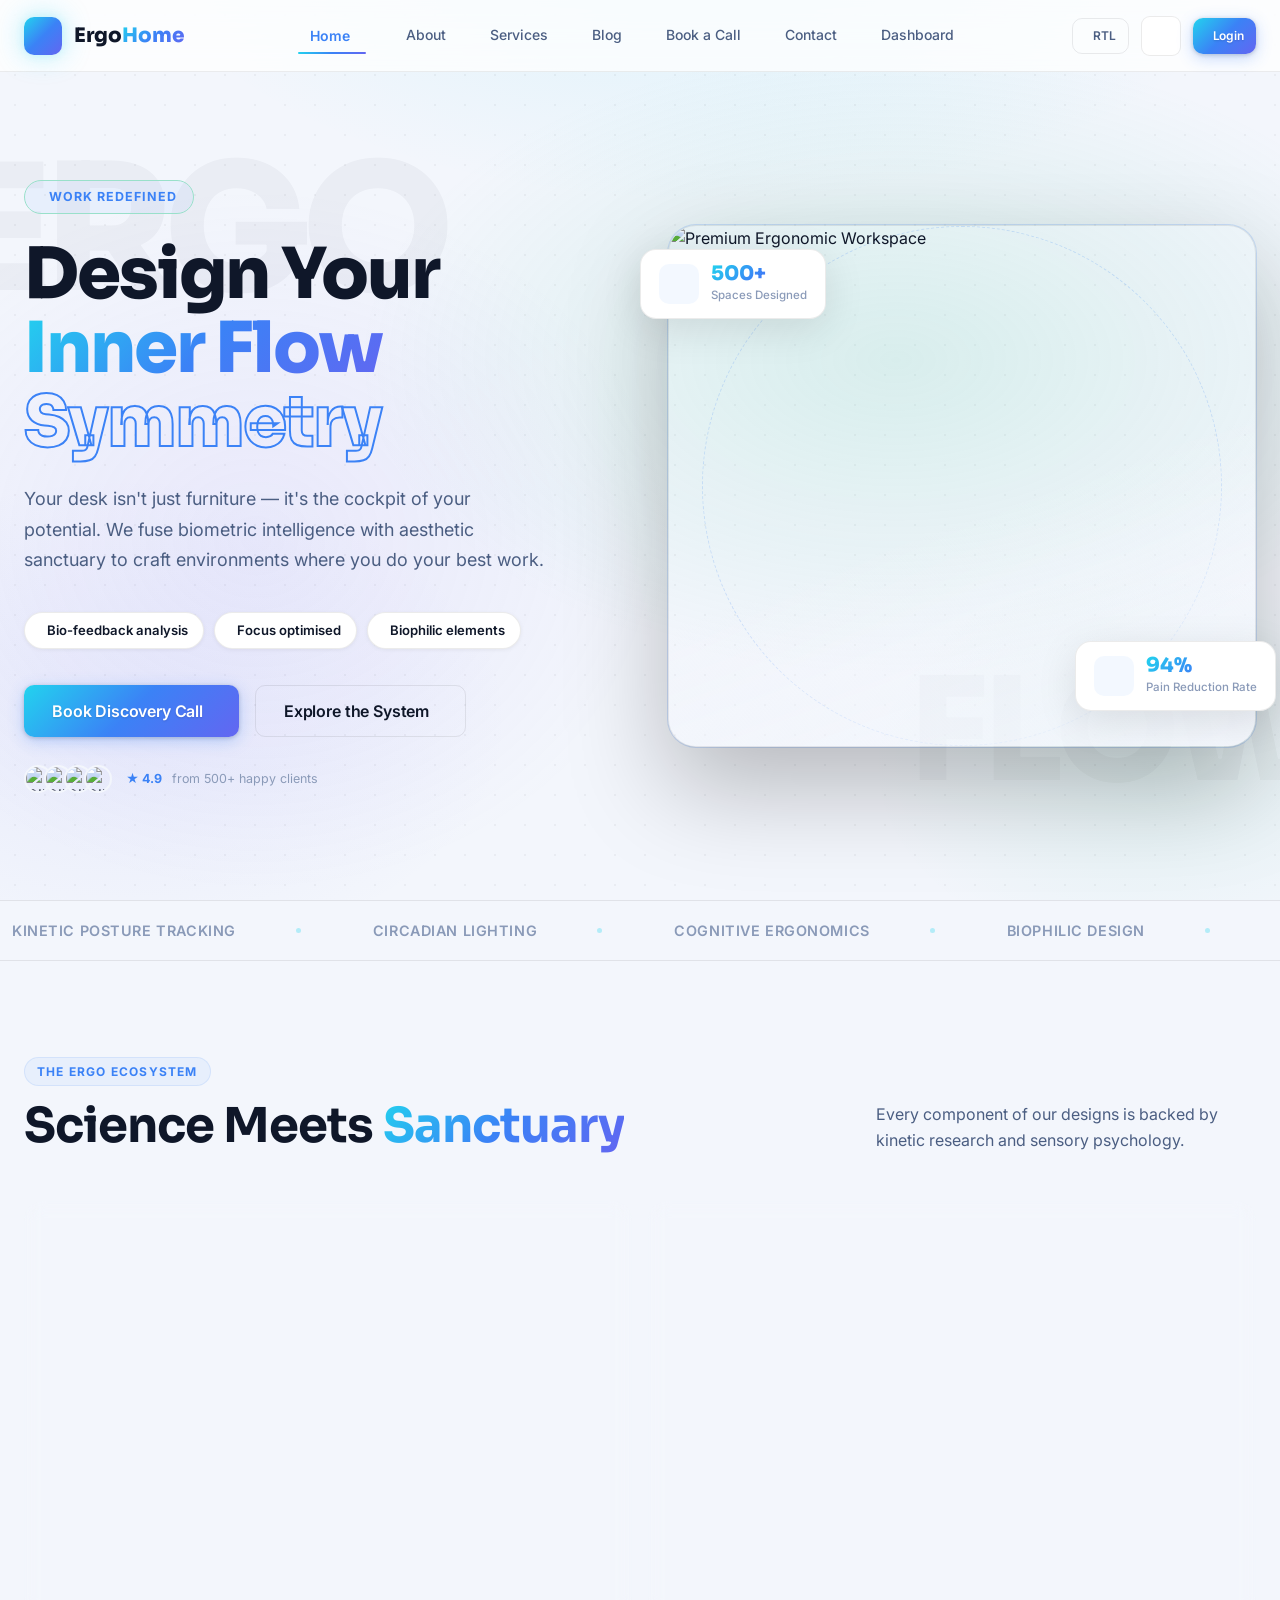
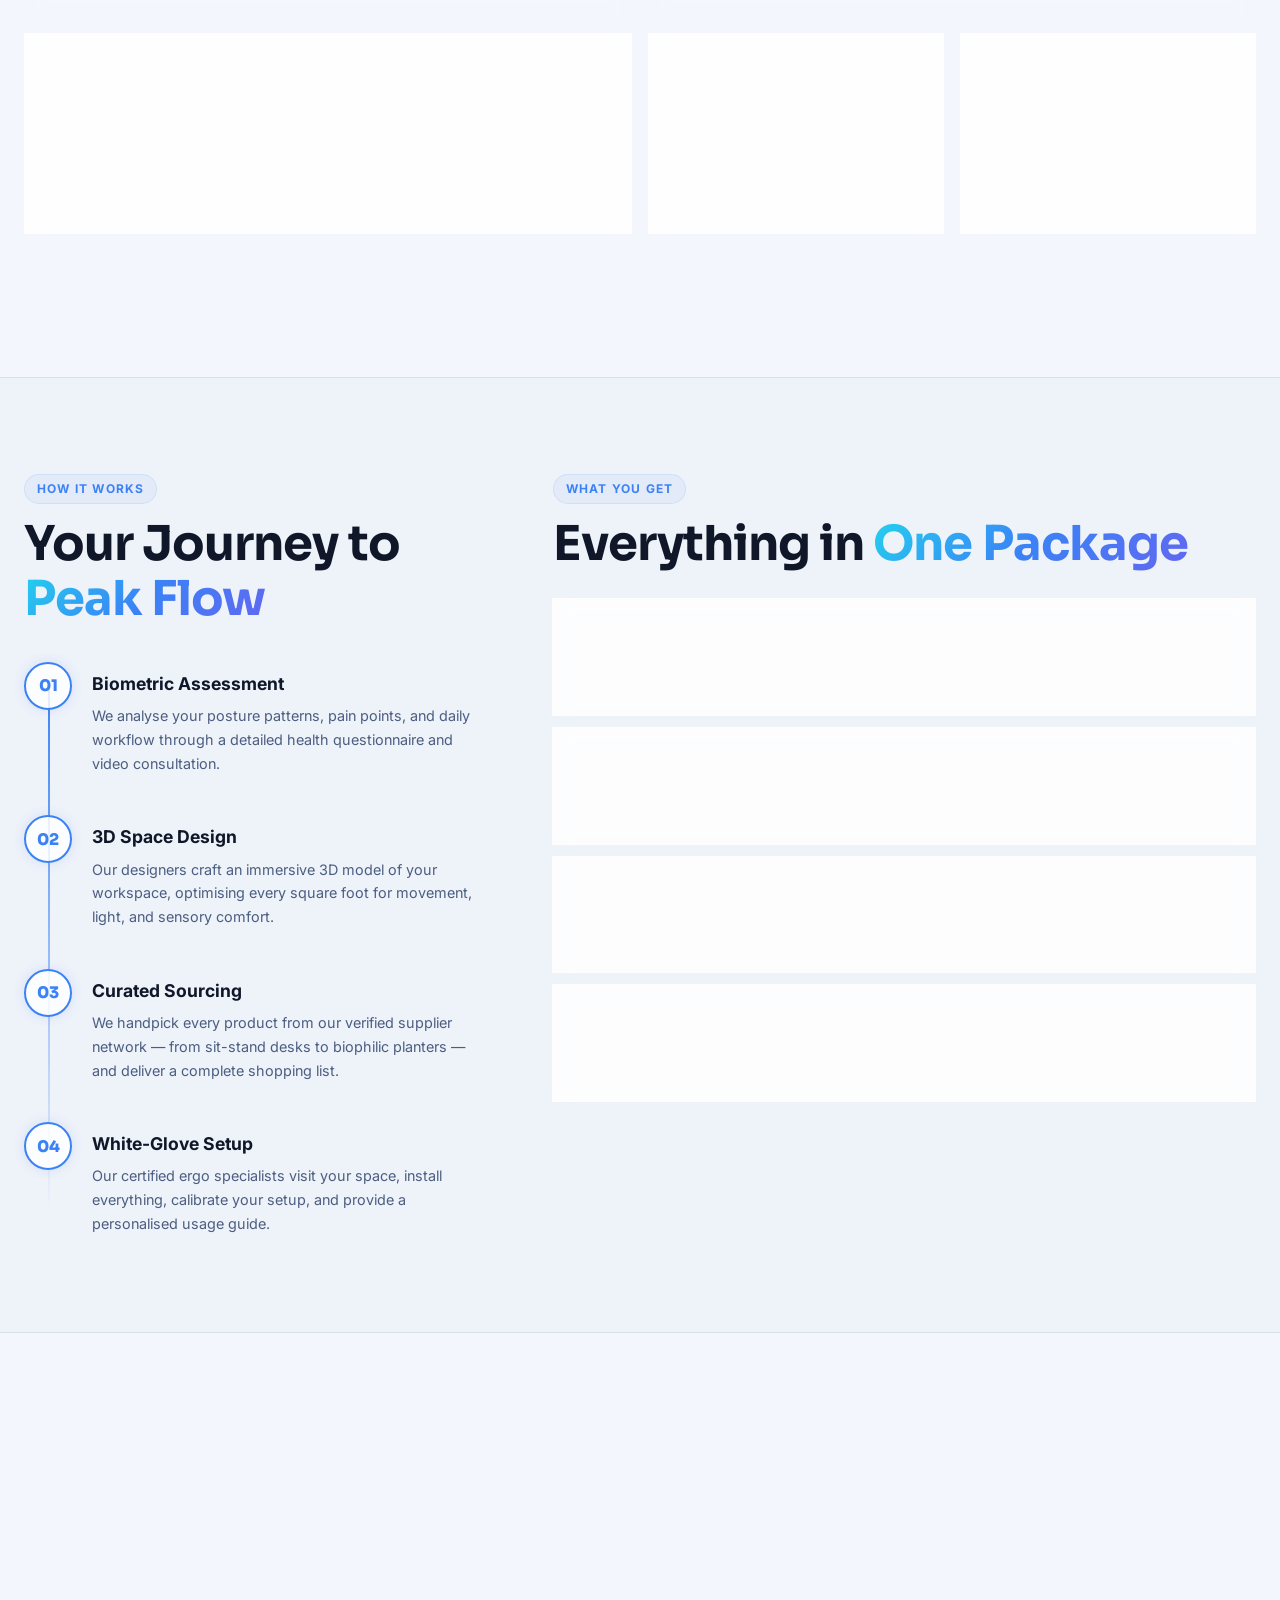
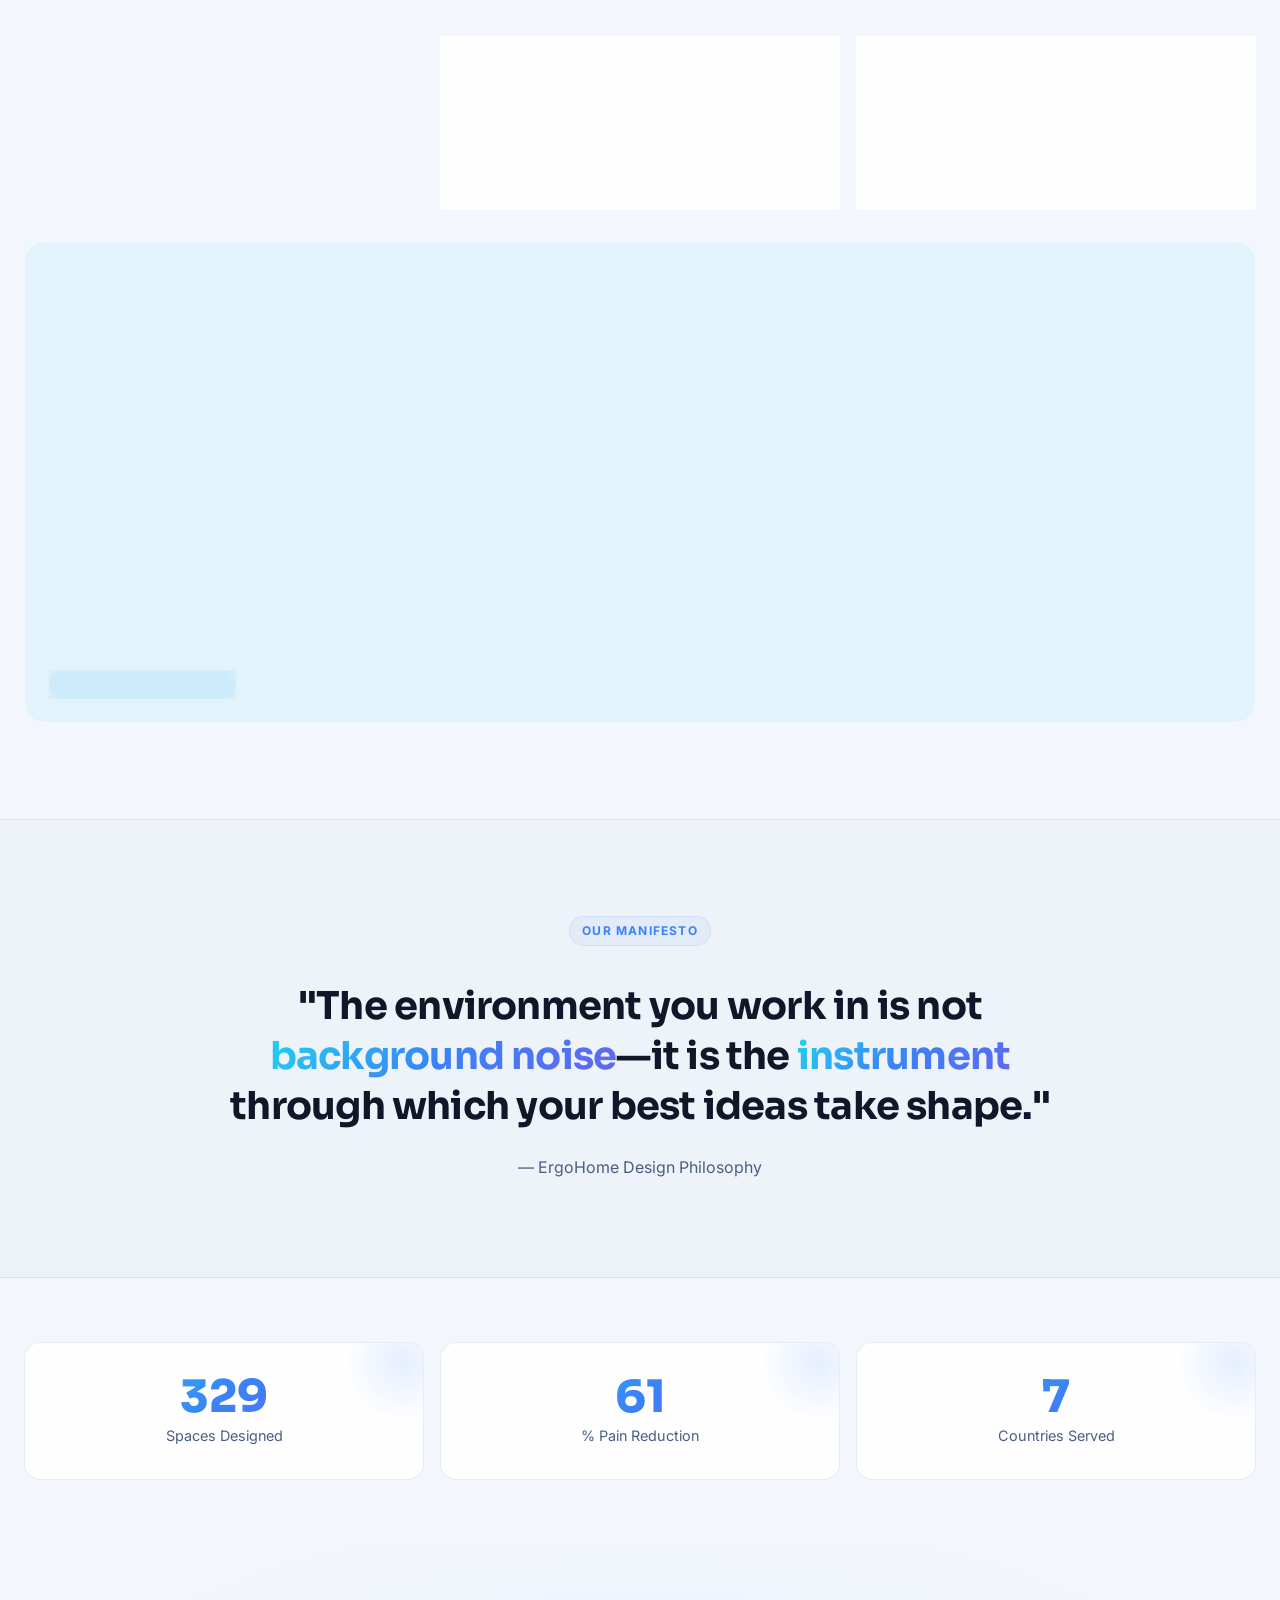
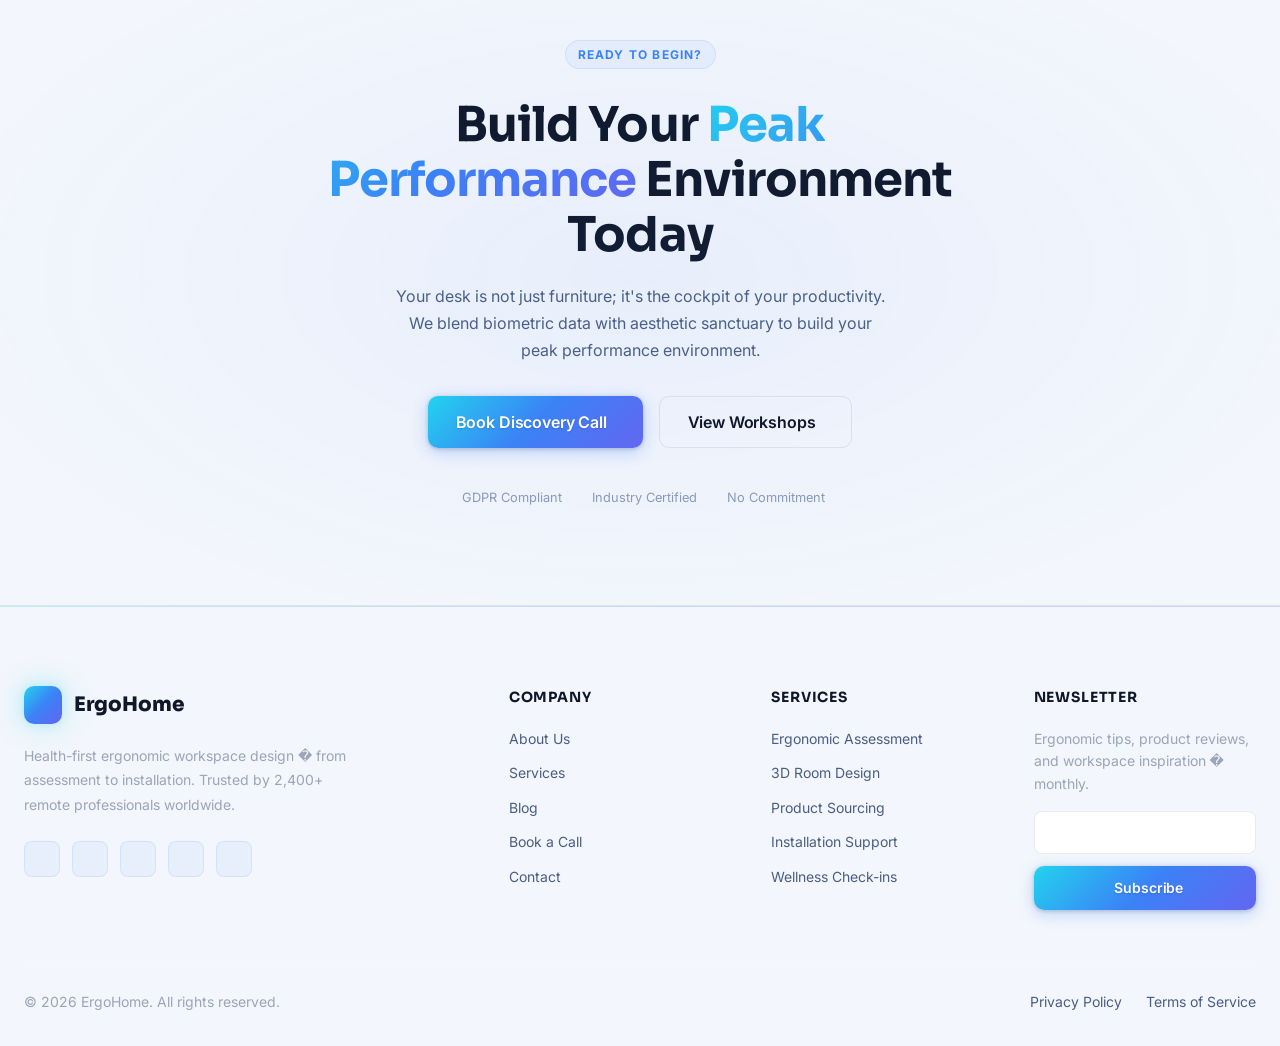
==== commit 4e3456c6: "first commit" ====
--- a/index2.html
+++ b/index2.html
@@ -26,207 +26,359 @@
   <link rel="stylesheet" href="assets/css/mobile-fixes.css">
   <link rel="stylesheet" href="assets/css/rtl.css">
   <style>
-    /* ── Page-specific overrides ── */
-
-    /* Marquee ticker */
-    .marquee-track {
+    /* ──────────────────────────────────────────
+       HERO 2 – Reworked
+       ────────────────────────────────────────── */
+
+    /* Hero wrapper */
+    .hero2 {
+      position: relative;
+      min-height: 100svh;
+      display: flex;
+      align-items: center;
       overflow: hidden;
-    }
-
-    .marquee-inner {
+      padding-top: var(--nav-height);
+    }
+
+    /* Gradient mesh background */
+    .hero2__bg {
+      position: absolute;
+      inset: 0;
+      z-index: 0;
+      background:
+        radial-gradient(ellipse 60% 50% at 70% 40%, color-mix(in srgb, var(--color-primary-300) 18%, transparent), transparent 70%),
+        radial-gradient(ellipse 50% 60% at 20% 60%, color-mix(in srgb, var(--color-secondary-300) 12%, transparent), transparent 65%);
+    }
+
+    /* Inner grid */
+    .hero2__grid {
+      display: grid;
+      grid-template-columns: 1fr 1fr;
+      gap: 56px;
+      align-items: center;
+    }
+
+    /* Left column */
+    .hero2__left {
+      position: relative;
+      z-index: 1;
+    }
+
+    .hero2__eyebrow {
+      display: inline-flex;
+      align-items: center;
+      gap: 8px;
+      padding: 6px 16px;
+      border-radius: 999px;
+      background: var(--color-primary-50);
+      border: 1px solid var(--color-primary-200);
+      font-size: 0.78rem;
+      font-weight: 700;
+      text-transform: uppercase;
+      letter-spacing: 0.08em;
+      color: var(--brand-primary);
+      margin-bottom: 24px;
+    }
+
+    .hero2__title {
+      font-family: var(--font-display);
+      font-size: clamp(2.8rem, 5.5vw, 5rem);
+      font-weight: 800;
+      line-height: 1.05;
+      letter-spacing: -0.03em;
+      margin-bottom: 24px;
+    }
+
+    .hero2__title em {
+      font-style: normal;
+      background: var(--brand-gradient);
+      -webkit-background-clip: text;
+      -webkit-text-fill-color: transparent;
+      background-clip: text;
+    }
+
+    .hero2__outline {
+      -webkit-text-stroke: 2px var(--brand-primary);
+      -webkit-text-fill-color: transparent;
+      color: transparent;
+    }
+
+    [data-theme="light"] .hero2__outline {
+      -webkit-text-stroke: 2px var(--color-primary-500);
+    }
+
+    .hero2__desc {
+      font-size: var(--text-lg);
+      color: var(--text-secondary);
+      line-height: 1.7;
+      max-width: 48ch;
+      margin-bottom: 36px;
+    }
+
+    /* Chips */
+    .hero2__chips {
       display: flex;
-      width: max-content;
-      animation: marqueeScroll 28s linear infinite;
-      gap: 60px;
+      flex-wrap: wrap;
+      gap: 10px;
+      margin-bottom: 36px;
+    }
+
+    .hero2__chip {
+      display: inline-flex;
       align-items: center;
-    }
-
-    @keyframes marqueeScroll {
-      from {
-        transform: translateX(0);
-      }
-
-      to {
-        transform: translateX(-50%);
-      }
-    }
-
-    .marquee-item {
+      gap: 7px;
+      padding: 7px 15px;
+      border-radius: 999px;
+      background: var(--bg-surface);
+      border: 1px solid var(--border-color);
+      font-size: 0.82rem;
+      font-weight: 600;
+      color: var(--text-primary);
+      box-shadow: var(--shadow-sm);
+      animation: chipFloat 5s ease-in-out infinite alternate;
+    }
+
+    .hero2__chip i { color: var(--brand-primary); }
+    .hero2__chip:nth-child(2) { animation-delay: 1.2s; }
+    .hero2__chip:nth-child(3) { animation-delay: 0.6s; }
+
+    @keyframes chipFloat {
+      from { transform: translateY(0); }
+      to   { transform: translateY(-7px); }
+    }
+
+    /* CTA row */
+    .hero2__cta {
+      display: flex;
+      align-items: center;
+      gap: 16px;
+      flex-wrap: wrap;
+    }
+
+    .hero2__trust {
+      font-size: 0.78rem;
+      color: var(--text-muted);
+      display: flex;
+      align-items: center;
+      gap: 6px;
+    }
+
+    .hero2__trust-avatars {
+      display: flex;
+    }
+
+    .hero2__trust-avatars img {
+      width: 28px;
+      height: 28px;
+      border-radius: 50%;
+      border: 2px solid var(--bg-base);
+      margin-left: -8px;
+      object-fit: cover;
+    }
+
+    .hero2__trust-avatars img:first-child { margin-left: 0; }
+
+    /* Right column: image frame */
+    .hero2__right {
+      position: relative;
+      z-index: 1;
+    }
+
+    .hero2__frame {
+      position: relative;
+      border-radius: 28px;
+      overflow: hidden;
+      border: 1px solid var(--border-color);
+      box-shadow:
+        0 40px 100px rgba(0, 0, 0, 0.25),
+        0 0 0 1px color-mix(in srgb, var(--brand-primary) 20%, transparent);
+    }
+
+    [data-theme="dark"] .hero2__frame {
+      box-shadow:
+        0 40px 100px rgba(0, 0, 0, 0.55),
+        0 0 60px color-mix(in srgb, var(--brand-primary) 8%, transparent),
+        0 0 0 1px color-mix(in srgb, var(--brand-primary) 18%, transparent);
+    }
+
+    .hero2__frame img {
+      width: 100%;
+      height: 520px;
+      object-fit: cover;
+      display: block;
+      transition: transform 0.8s ease;
+    }
+
+    .hero2__frame:hover img {
+      transform: scale(1.03);
+    }
+
+    .hero2__frame::after {
+      content: '';
+      position: absolute;
+      inset: 0;
+      background: linear-gradient(160deg, transparent 55%, var(--bg-base) 100%);
+      pointer-events: none;
+    }
+
+    /* Floating stat cards */
+    .hero2__stat {
+      position: absolute;
+      z-index: 10;
+      background: var(--bg-surface);
+      border: 1px solid var(--border-color);
+      border-radius: 16px;
+      padding: 14px 18px;
+      backdrop-filter: blur(20px);
+      box-shadow: var(--shadow-lg);
       display: flex;
       align-items: center;
       gap: 12px;
-      font-weight: 600;
-      font-size: 0.9rem;
-      letter-spacing: 0.04em;
-      text-transform: uppercase;
+    }
+
+    .hero2__stat-icon {
+      width: 40px;
+      height: 40px;
+      border-radius: 10px;
+      background: var(--color-primary-50);
+      display: flex;
+      align-items: center;
+      justify-content: center;
+      font-size: 20px;
+      color: var(--brand-primary);
+      flex-shrink: 0;
+    }
+
+    .hero2__stat-num {
+      font-family: var(--font-display);
+      font-size: 1.25rem;
+      font-weight: 800;
+      line-height: 1;
+      background: var(--brand-gradient);
+      -webkit-background-clip: text;
+      -webkit-text-fill-color: transparent;
+      background-clip: text;
+    }
+
+    .hero2__stat-label {
+      font-size: 0.72rem;
+      color: var(--text-muted);
+      font-weight: 500;
+      margin-top: 2px;
+    }
+
+    .hero2__stat--tl {
+      top: 24px;
+      left: -28px;
+      animation: chipFloat 4s ease-in-out infinite alternate;
+    }
+
+    .hero2__stat--br {
+      bottom: 36px;
+      right: -20px;
+      animation: chipFloat 6s ease-in-out infinite alternate-reverse;
+    }
+
+    /* Decorative ring */
+    .hero2__ring {
+      position: absolute;
+      width: 520px;
+      height: 520px;
+      border-radius: 50%;
+      border: 1px dashed color-mix(in srgb, var(--brand-primary) 20%, transparent);
+      top: 50%;
+      left: 50%;
+      transform: translate(-50%, -50%);
+      animation: spin 40s linear infinite;
+      pointer-events: none;
+      z-index: 0;
+    }
+
+    @keyframes spin {
+      to { transform: translate(-50%, -50%) rotate(360deg); }
+    }
+
+    /* Parallax ghost text */
+    .hero2__ghost {
+      position: absolute;
+      font-family: var(--font-display);
+      font-size: clamp(5rem, 14vw, 11rem);
+      font-weight: 900;
+      letter-spacing: -0.05em;
+      opacity: 0.04;
+      color: var(--text-primary);
       white-space: nowrap;
-      color: var(--text-muted);
-    }
-
-    .marquee-item i {
-      color: var(--brand-primary);
-      font-size: 16px;
-    }
-
+      pointer-events: none;
+      user-select: none;
+      z-index: 0;
+    }
+
+    /* Mobile */
+    @media (max-width: 768px) {
+      .hero2__grid {
+        grid-template-columns: 1fr;
+        gap: 36px;
+      }
+
+      .hero2__frame img { height: 320px; }
+      .hero2__stat--tl { top: 12px; left: 8px; }
+      .hero2__stat--br { bottom: 16px; right: 8px; }
+      .hero2__ring { display: none; }
+    }
+
+    /* ── Marquee ticker ── */
+    .marquee-track  { overflow: hidden; }
+    .marquee-inner  {
+      display: flex; width: max-content;
+      animation: marqueeScroll 28s linear infinite;
+      gap: 60px; align-items: center;
+    }
+    @keyframes marqueeScroll {
+      from { transform: translateX(0); }
+      to   { transform: translateX(-50%); }
+    }
+    .marquee-item {
+      display: flex; align-items: center; gap: 12px;
+      font-weight: 600; font-size: 0.9rem;
+      letter-spacing: 0.04em; text-transform: uppercase;
+      white-space: nowrap; color: var(--text-muted);
+    }
+    .marquee-item i { color: var(--brand-primary); font-size: 16px; }
     .marquee-sep {
-      width: 5px;
-      height: 5px;
-      border-radius: 50%;
-      background: var(--border-accent);
-      flex-shrink: 0;
-    }
-
-    /* Outline heading */
+      width: 5px; height: 5px; border-radius: 50%;
+      background: var(--border-accent); flex-shrink: 0;
+    }
+
+    /* ── Outline text (kept for re-use) ── */
     .text-outline {
       -webkit-text-stroke: 1.5px var(--text-primary);
       color: transparent;
       -webkit-text-fill-color: transparent;
     }
 
-    [data-theme="light"] .text-outline {
-      -webkit-text-stroke: 1.5px var(--text-primary);
-    }
-
-    /* Floating metric chip */
-    .metric-chip {
-      display: inline-flex;
-      align-items: center;
-      gap: 8px;
-      background: var(--card-bg);
-      border: 1px solid var(--border-accent);
-      border-radius: var(--radius-full);
-      padding: 6px 14px;
-      font-size: 0.82rem;
-      font-weight: 600;
-      color: var(--text-primary);
-      backdrop-filter: blur(12px);
-      box-shadow: var(--shadow-md);
-      animation: chipFloat 5s ease-in-out infinite alternate;
-    }
-
-    .metric-chip i {
-      color: var(--brand-primary);
-      font-size: 14px;
-    }
-
-    @keyframes chipFloat {
-      from {
-        transform: translateY(0);
-      }
-
-      to {
-        transform: translateY(-8px);
-      }
-    }
-
-    .metric-chip:nth-child(2) {
-      animation-delay: 1.5s;
-    }
-
-    .metric-chip:nth-child(3) {
-      animation-delay: 0.8s;
-    }
-
-    /* Hero image frame */
-    .hero2-img-frame {
-      position: relative;
-      border-radius: 24px;
-      overflow: hidden;
-      border: 1px solid var(--border-accent);
-      box-shadow: 0 32px 80px rgba(0, 0, 0, 0.35), 0 0 0 1px var(--border-accent);
-    }
-
-    [data-theme="dark"] .hero2-img-frame {
-      box-shadow: 0 32px 80px rgba(0, 0, 0, 0.6), 0 0 0 1px rgba(34, 211, 238, 0.15), 0 0 60px rgba(34, 211, 238, 0.06);
-    }
-
-    [data-theme="light"] .hero2-img-frame {
-      box-shadow: 0 32px 80px rgba(0, 0, 0, 0.12), 0 0 0 1px rgba(59, 130, 246, 0.12);
-    }
-
-    .hero2-img-frame img {
-      width: 100%;
-      height: 460px;
-      object-fit: cover;
-      display: block;
-    }
-
-    .hero2-img-frame::after {
-      content: '';
-      position: absolute;
-      inset: 0;
-      background: linear-gradient(to bottom, transparent 55%, var(--bg-base) 100%);
-    }
-
-    /* Floating absolute cards on the hero image */
-    .floating-badge {
-      position: absolute;
-      z-index: 10;
-      background: var(--card-bg);
-      border: 1px solid var(--border-accent);
-      border-radius: 12px;
-      padding: 10px 14px;
-      backdrop-filter: blur(16px);
-      box-shadow: var(--shadow-lg);
-      display: flex;
-      align-items: center;
-      gap: 8px;
-      font-size: 0.82rem;
-      font-weight: 600;
-      color: var(--text-primary);
-    }
-
-    .floating-badge i {
-      color: var(--brand-primary);
-    }
-
-    .floating-badge--tl {
-      top: 20px;
-      left: -20px;
-      animation: chipFloat 4s ease-in-out infinite alternate;
-    }
-
-    .floating-badge--br {
-      bottom: 30px;
-      right: -10px;
-      animation: chipFloat 5.5s ease-in-out infinite alternate-reverse;
-    }
-
-    /* Mood switcher */
+    /* ── Mood switcher (unchanged) ── */
     .mood-grid {
       display: grid;
       grid-template-columns: repeat(3, 1fr);
       gap: 16px;
       margin-bottom: 32px;
     }
-
     .mood-card {
-      padding: 20px;
-      border-radius: 16px;
-      cursor: pointer;
+      padding: 20px; border-radius: 16px; cursor: pointer;
       border: 2px solid var(--border-color);
-      background: var(--card-bg);
-      backdrop-filter: blur(10px);
+      background: var(--card-bg); backdrop-filter: blur(10px);
       transition: all 0.35s cubic-bezier(0.4, 0, 0.2, 1);
       text-align: center;
     }
-
-    .mood-card .card-icon {
-      margin: 0 auto 12px;
-    }
-
-    .mood-card h3 {
-      font-size: 1rem;
-      margin-bottom: 6px;
-    }
-
-    .mood-card p {
-      font-size: 0.82rem;
-      color: var(--text-secondary);
-    }
-
-    .mood-card:hover {
-      border-color: var(--border-accent);
+    .mood-card .card-icon { margin: 0 auto 12px; }
+    .mood-card h3 { font-size: 1rem; margin-bottom: 6px; }
+    .mood-card p  { font-size: 0.82rem; color: var(--text-secondary); }
+    .mood-card:hover { border-color: var(--border-accent); transform: translateY(-3px); }
+    .mood-card.active { background: var(--grad-primary); border-color: transparent; color: #fff; }
+    .mood-card.active p, .mood-card.active h3 { color: rgba(255,255,255,0.9); }
+    .mood-card.active .card-icon { background: rgba(255,255,255,0.2); color: #fff; border-color: rgba(255,255,255,0.2); }
+
+    /* ── Mood preview image (unchanged) ── 
       transform: translateY(-3px);
     }
 
@@ -510,12 +662,17 @@
     <div class="nav__inner container">
       <a href="index.html" class="nav__logo">
         <div class="nav__logo-icon"><i class="ri-armchair-line"></i></div>
-        <span class="nav__logo-text">Ergo<span>Home</span></span>
+        <span class="nav__logo-text" style="color: var(--text-primary);">Ergo<span>Home</span></span>
       </a>
 
       <div class="nav__links">
-        <a href="index.html" class="nav__link" role="listitem"><i class="ri-home-line"></i>Home</a>
-        <a href="index2.html" class="nav__link active" role="listitem"><i class="ri-sparkling-fill"></i>Home 2</a>
+        <div class="nav__item--dropdown">
+        <button class="nav__link active" aria-haspopup="true" aria-expanded="false" style="background:none; border:none; cursor:pointer; font-family:inherit; font-size:14px;"><i class="ri-home-line"></i>Home <i class="ri-arrow-down-s-line" style="margin-left:4px"></i></button>
+        <div class="nav__dropdown">
+          <a href="index.html" class="nav__dropdown-link">Home 1</a>
+          <a href="index2.html" class="nav__dropdown-link">Home 2</a>
+        </div>
+      </div>
         <a href="pages/about.html" class="nav__link" role="listitem"><i class="ri-information-line"></i>About</a>
         <a href="pages/services.html" class="nav__link" role="listitem"><i class="ri-service-line"></i>Services</a>
         <a href="pages/blog.html" class="nav__link" role="listitem"><i class="ri-article-line"></i>Blog</a>
@@ -539,8 +696,13 @@
   <!-- Mobile Menu -->
   <div class="nav__mobile">
     <div class="nav__mobile-links">
-      <a href="index.html" class="nav__mobile-link"><i class="ri-home-line"></i>Home</a>
-      <a href="index2.html" class="nav__mobile-link active"><i class="ri-sparkling-fill"></i>Home 2</a>
+      <div class="nav__item--dropdown">
+        <button class="nav__mobile-link active" style="background:none; border:none; cursor:pointer; font-family:inherit; width:100%; text-align:left;" onclick="this.nextElementSibling.classList.toggle('open')"><i class="ri-home-line"></i>Home <i class="ri-arrow-down-s-line" style="margin-left:auto"></i></button>
+        <div class="nav__dropdown nav__mobile-dropdown" style="position:relative; top:0; box-shadow:none; border:none; background:transparent;">
+          <a href="index.html" class="nav__mobile-link" style="padding-left:36px; margin-top:4px;">Home 1</a>
+          <a href="index2.html" class="nav__mobile-link" style="padding-left:36px; margin-top:4px;">Home 2</a>
+        </div>
+      </div>
       <a href="pages/about.html" class="nav__mobile-link">Our Story</a>
       <a href="pages/services.html" class="nav__mobile-link">Workshops</a>
       <a href="pages/blog.html" class="nav__mobile-link">Magazine</a>
@@ -555,63 +717,102 @@
   </div>
 
   <!-- ============================================================
-       HERO: CINEMATIC SPLIT
+       HERO 2 – REWORKED
        ============================================================ -->
-  <section class="hero-creative"
-    style="padding-top:calc(var(--nav-height) + 60px); padding-bottom: 60px; min-height: 95svh; align-items: center;">
-    <!-- Ambient blobs -->
-    <div class="hero-creative__bg">
-      <div class="hero__blob--1"></div>
-      <div class="hero__blob--2"></div>
-    </div>
-    <!-- Parallax marquee text -->
-    <div class="parallax-text" id="pt1" style="top:15%;left:-5%">ERGO</div>
-    <div class="parallax-text" id="pt2" style="bottom:10%;right:-5%;font-size:clamp(4rem,12vw,10rem)">FLOW</div>
-
-    <div class="hero-creative__content container">
-      <div class="cols-2" style="gap:60px">
-        <!-- Left: text -->
-        <div>
-          <span class="badge badge--gradient" data-reveal style="margin-bottom:20px">
-            <i class="ri-sparkling-2-fill"></i> Work Redefined
-          </span>
-          <h1 class="hero-creative__title" data-reveal style="margin-bottom:24px">
-            <span style="display:block">Design Your</span>
-            <span class="gradient-text" style="display:block">Inner Flow</span>
-            <span class="text-outline" style="display:block">Symmetry</span>
+  <section class="hero2" id="hero">
+    <!-- Gradient mesh bg -->
+    <div class="hero2__bg"></div>
+
+    <!-- Ghost type watermark -->
+    <div class="hero2__ghost" style="top: 10%; left: -4%; opacity: 0.035">ERGO</div>
+    <div class="hero2__ghost" style="bottom: 6%; right: -3%; font-size: clamp(4rem, 12vw, 9rem); opacity: 0.03">FLOW</div>
+
+    <div class="container" style="position:relative; z-index:1; width:100%; padding-block: 80px;">
+      <div class="hero2__grid">
+
+        <!-- ── LEFT: Copy ── -->
+        <div class="hero2__left" data-reveal>
+          <!-- Eyebrow -->
+          <div class="hero2__eyebrow">
+            <i class="ri-sparkling-2-fill"></i>
+            Work Redefined
+          </div>
+
+          <!-- Headline -->
+          <h1 class="hero2__title">
+            Design Your<br>
+            <em>Inner Flow</em><br>
+            <span class="hero2__outline">Symmetry</span>
           </h1>
-          <p class="hero-creative__subtitle" data-reveal data-reveal-delay="1" style="margin-bottom:32px">
-            Your desk is not just furniture; it's the cockpit of your productivity. We blend biometric data with
-            aesthetic sanctuary to build your peak performance environment.
+
+          <!-- Subtitle -->
+          <p class="hero2__desc">
+            Your desk isn't just furniture — it's the cockpit of your potential.
+            We fuse biometric intelligence with aesthetic sanctuary to craft environments where you do your best work.
           </p>
 
-          <!-- Metric chips -->
-          <div style="display:flex;flex-wrap:wrap;gap:10px;margin-bottom:32px" data-reveal data-reveal-delay="1">
-            <div class="metric-chip"><i class="ri-pulse-line"></i>Bio-feedback analysis</div>
-            <div class="metric-chip" style="animation-delay:1.5s"><i class="ri-focus-3-line"></i>Focus optimised</div>
-            <div class="metric-chip" style="animation-delay:0.8s"><i class="ri-leaf-line"></i>Biophilic elements</div>
-          </div>
-
-          <div class="hero__actions" data-reveal data-reveal-delay="2">
-            <a href="pages/booking.html" class="btn btn--primary btn--lg">Book Discovery Call <i
-                class="ri-cursor-line"></i></a>
-            <a href="#bento" class="btn btn--ghost btn--lg">Explore the System <i class="ri-arrow-down-line"></i></a>
-          </div>
-        </div>
-
-        <!-- Right: framed image + floating badges -->
-        <div style="position:relative" data-reveal data-reveal-delay="2">
-          <div class="floating-badge floating-badge--tl">
-            <i class="ri-award-fill"></i> 500+ Spaces Designed
-          </div>
-          <div class="hero2-img-frame">
+          <!-- Feature chips -->
+          <div class="hero2__chips" data-reveal data-reveal-delay="1">
+            <div class="hero2__chip"><i class="ri-pulse-line"></i>Bio-feedback analysis</div>
+            <div class="hero2__chip"><i class="ri-focus-3-line"></i>Focus optimised</div>
+            <div class="hero2__chip"><i class="ri-leaf-line"></i>Biophilic elements</div>
+          </div>
+
+          <!-- CTA row -->
+          <div class="hero2__cta" data-reveal data-reveal-delay="2">
+            <a href="pages/booking.html" class="btn btn--primary btn--lg">
+              Book Discovery Call <i class="ri-cursor-line"></i>
+            </a>
+            <a href="#bento" class="btn btn--ghost btn--lg">
+              Explore the System <i class="ri-arrow-down-line"></i>
+            </a>
+          </div>
+
+          <!-- Social proof -->
+          <div style="display:flex; align-items:center; gap:14px; margin-top:28px;" data-reveal data-reveal-delay="3">
+            <div class="hero2__trust-avatars">
+              <img src="https://i.pravatar.cc/40?img=47" alt="Client 1">
+              <img src="https://i.pravatar.cc/40?img=26" alt="Client 2">
+              <img src="https://i.pravatar.cc/40?img=15" alt="Client 3">
+              <img src="https://i.pravatar.cc/40?img=32" alt="Client 4">
+            </div>
+            <div class="hero2__trust">
+              <span style="color:var(--brand-primary); font-weight:700;">★ 4.9</span>
+              &nbsp;from 500+ happy clients
+            </div>
+          </div>
+        </div>
+
+        <!-- ── RIGHT: Image ── -->
+        <div class="hero2__right" data-reveal data-reveal-delay="1">
+          <!-- Decorative rotating ring -->
+          <div class="hero2__ring"></div>
+
+          <!-- Floating stat – top left -->
+          <div class="hero2__stat hero2__stat--tl">
+            <div class="hero2__stat-icon"><i class="ri-award-fill"></i></div>
+            <div>
+              <div class="hero2__stat-num">500+</div>
+              <div class="hero2__stat-label">Spaces Designed</div>
+            </div>
+          </div>
+
+          <!-- Main image -->
+          <div class="hero2__frame">
             <img src="https://images.unsplash.com/photo-1593062096033-9a26b09da705?w=900&auto=format&fit=crop&q=80"
               alt="Premium Ergonomic Workspace" loading="lazy">
           </div>
-          <div class="floating-badge floating-badge--br">
-            <i class="ri-heart-pulse-fill"></i> 94% Pain Reduction
-          </div>
-        </div>
+
+          <!-- Floating stat – bottom right -->
+          <div class="hero2__stat hero2__stat--br">
+            <div class="hero2__stat-icon"><i class="ri-heart-pulse-fill"></i></div>
+            <div>
+              <div class="hero2__stat-num">94%</div>
+              <div class="hero2__stat-label">Pain Reduction Rate</div>
+            </div>
+          </div>
+        </div>
+
       </div>
     </div>
   </section>
@@ -694,7 +895,7 @@
         </div>
 
         <!-- Item 2: Video (1×2) -->
-        <div class="bento-item bento-item--1x2 bento-item--video" data-reveal data-reveal-delay="1"
+        <div class="bento-item bento-item--2x2 bento-item--video" data-reveal data-reveal-delay="1"
           style="padding:0;background:#000;display:flex;align-items:center;justify-content:center">
           <img src="https://images.unsplash.com/photo-1497366216548-37526070297c?w=400&auto=format&fit=crop&q=60" alt=""
             style="position:absolute;inset:0;width:100%;height:100%;object-fit:cover;opacity:0.7">
@@ -804,7 +1005,7 @@
               </div>
             </div>
             <div class="service-feature" data-reveal data-reveal-delay="1">
-              <div class="service-feature__icon"><i class="ri-cube-3d-line"></i></div>
+              <div class="service-feature__icon"><i class="ri-box-3-line"></i></div>
               <div>
                 <div class="service-feature__title">Immersive 3D Rendering</div>
                 <p class="service-feature__desc">Photorealistic renders of your future workspace so you can walk through
@@ -864,7 +1065,7 @@
       </div>
 
       <div class="mood-preview" data-reveal style="border: 1px solid var(--border-color)">
-        <img src="https://images.unsplash.com/photo-1518455027359-f3fd2e3b2e92?w=1200&auto=format&fit=crop&q=80"
+        <img src="./assets/image/Balcony Inspiration.jfif"
           alt="Workspace View" id="mood-img">
         <div class="mood-overlay" id="mood-overlay" style="background:rgba(34,211,238,0.08)"></div>
         <!-- overlay label -->
@@ -955,10 +1156,10 @@
     <div class="footer__grid">
       <div class="footer__brand">
         <a href="index.html" class="footer__logo">
-          <div class="nav__logo-icon" style="background:var(--brand-gradient)"><i class="ri-armchair-line"></i></div>
+          <div class="nav__logo-icon" style="background:var(--brand-gradient); "><i class="ri-armchair-line"></i></div>
           ErgoHome
         </a>
-        <p class="footer__desc">Health-first ergonomic workspace design — from assessment to installation. Trusted by 2,400+ remote professionals worldwide.</p>
+        <p class="footer__desc">Health-first ergonomic workspace design � from assessment to installation. Trusted by 2,400+ remote professionals worldwide.</p>
         <div class="footer__socials">
           <a href="#" class="footer__social" aria-label="Instagram"><i class="ri-instagram-line"></i></a>
           <a href="#" class="footer__social" aria-label="LinkedIn"><i class="ri-linkedin-fill"></i></a>
@@ -985,7 +1186,7 @@
       </div>
       <div>
         <p class="footer__col-title">Newsletter</p>
-        <p style="font-size:var(--text-sm);margin-bottom:var(--sp-4)">Ergonomic tips, product reviews, and workspace inspiration — monthly.</p>
+        <p style="font-size:var(--text-sm);margin-bottom:var(--sp-4)">Ergonomic tips, product reviews, and workspace inspiration � monthly.</p>
         <form class="footer__newsletter js-newsletter-form" data-validate>
           <input type="email" placeholder="your@email.com" required aria-label="Newsletter email">
           <button type="submit" class="btn btn--primary btn--full"><i class="ri-send-plane-line"></i> Subscribe</button>
@@ -993,11 +1194,10 @@
       </div>
     </div>
     <div class="footer__bottom">
-      <span>© 2025 ErgoHome. All rights reserved.</span>
+      <span>&copy; 2026 ErgoHome. All rights reserved.</span>
       <div style="display:flex;gap:var(--sp-6)">
         <a href="#" class="footer__link" style="margin-bottom:0">Privacy Policy</a>
         <a href="#" class="footer__link" style="margin-bottom:0">Terms of Service</a>
-        <a href="sitemap.xml" class="footer__link" style="margin-bottom:0">Sitemap</a>
       </div>
     </div>
   </div>
@@ -1032,4 +1232,5 @@
   </script>
 </body>
 
-</html>+</html>
+
--- a/assets/css/style.css
+++ b/assets/css/style.css
@@ -266,11 +266,11 @@
   background: var(--brand-gradient);
   border-radius: var(--radius-md);
   display: flex; align-items: center; justify-content: center;
-  color: white;
+  color: var(--text-primary);
   font-size: 18px;
   flex-shrink: 0;
 }
-.nav__logo-text span { color: var(--brand-primary); }
+.nav__logo-text{ color: var(--text-primary); }
 
 .nav__links {
   display: flex;
@@ -923,7 +923,7 @@
   font-family: var(--font-display);
   font-size: var(--text-xl);
   font-weight: 800;
-  color: white;
+  color:var(--text-primary);
   text-decoration: none;
   margin-bottom: var(--sp-5);
 }
@@ -951,7 +951,7 @@
   font-family: var(--font-display);
   font-size: var(--text-sm);
   font-weight: 700;
-  color: white;
+  color: var(--text-primary);
   margin-bottom: var(--sp-5);
   text-transform: uppercase;
   letter-spacing: 0.06em;
@@ -959,7 +959,7 @@
 .footer__link {
   display: block;
   font-size: var(--text-sm);
-  color: var(--color-neutral-400);
+  color: var(--text-secondary);
   margin-bottom: var(--sp-3);
   transition: color var(--transition-fast);
 }
@@ -975,16 +975,18 @@
   font-size: var(--text-sm);
 }
 .footer__newsletter input {
-  background: rgba(255,255,255,0.08);
-  border: 1px solid rgba(255,255,255,0.12);
+  background: var(--bg-surface);
+  border: 1px solid var(--border-color);
   border-radius: var(--radius-md);
   padding: var(--sp-3) var(--sp-4);
   font-size: var(--text-sm);
-  color: white;
+  color: var(--text-primary);
   width: 100%;
   margin-bottom: var(--sp-3);
 }
-.footer__newsletter input::placeholder { color: var(--color-neutral-500); }
+.footer__newsletter input::placeholder { 
+  color: var(--text-primary);
+}
 
 /* --------------------------------------------------------------------------
    15. Accordion / FAQ
@@ -1435,7 +1437,7 @@
 .hero-creative__title {
   font-size: clamp(3rem, 10vw, 6rem);
   font-weight: 800;
-  line-height: 0.9;
+  line-height: 1.1;
   letter-spacing: -0.04em;
   margin-bottom: var(--sp-8);
 }
@@ -1478,3 +1480,51 @@
   transition: top var(--transition-fast);
 }
 .skip-link:focus { top: var(--sp-4); }
+
+/* --------------------------------------------------------------------------
+   32. Dropdown
+   -------------------------------------------------------------------------- */
+.nav__item--dropdown {
+  position: relative;
+  display: flex;
+  align-items: center;
+}
+.nav__dropdown {
+  position: absolute;
+  top: 100%;
+  left: 0;
+  min-width: 160px;
+  background: var(--bg-surface);
+  border: 1px solid var(--border-color);
+  border-radius: var(--radius-lg);
+  box-shadow: var(--shadow-lg);
+  opacity: 0;
+  visibility: hidden;
+  transform: translateY(10px);
+  transition: all var(--transition-fast);
+  z-index: var(--z-dropdown);
+  display: flex;
+  flex-direction: column;
+  padding: var(--sp-2) 0;
+}
+.nav__item--dropdown:hover .nav__dropdown {
+  opacity: 1;
+  visibility: visible;
+  transform: translateY(0);
+}
+.nav__dropdown-link {
+  padding: var(--sp-2) var(--sp-4);
+  color: var(--text-secondary);
+  font-size: var(--text-sm);
+  text-decoration: none;
+  transition: all var(--transition-fast);
+}
+.nav__dropdown-link:hover, .nav__dropdown-link.active {
+  color: var(--brand-primary);
+  background: var(--color-primary-50);
+}
+
+.js-newsletter-form input::placeholder,
+.sidebar-widget .form-input::placeholder {
+  color: rgba(255, 255, 255, 0.7);
+}
--- a/assets/css/mobile-fixes.css
+++ b/assets/css/mobile-fixes.css
@@ -4,9 +4,9 @@
    ========================================================================== */
 
 /* --------------------------------------------------------------------------
-   1. Nav – Show hamburger below 1024px, hide desktop links
-   -------------------------------------------------------------------------- */
-@media (max-width: 1024px) {
+   1. Nav – Show hamburger below 1150px, hide desktop links
+   -------------------------------------------------------------------------- */
+@media (max-width: 1150px) {
   .nav__links {
     display: none !important;
   }
@@ -119,6 +119,12 @@
     grid-template-columns: 1fr !important;
     gap: 32px !important;
   }
+
+  /* Also target the inline-grid hero layout on index2 */
+  .hero-creative .container > div[style*="grid-template-columns"] {
+    grid-template-columns: 1fr !important;
+    gap: 32px !important;
+  }
   .hero__blob--1, .hero__blob--2 {
     width: 300px !important;
     height: 300px !important;
@@ -167,6 +173,12 @@
   /* Overview quick actions */
   div[style*="grid-template-columns:repeat(3,1fr)"] {
     grid-template-columns: 1fr !important;
+  }
+
+  /* Prevent 360px/375px navbar overflow by hiding actions duplicated in mobile menu */
+  .nav__actions .rtl-toggle,
+  .nav__actions .btn--primary {
+    display: none !important;
   }
 }
 
@@ -389,3 +401,73 @@
     overflow: hidden;
   }
 }
+
+/* --------------------------------------------------------------------------
+   14. Fix bento icon overlap on mobile (Kinetic Posture Tracking)
+       The absolute icon overlaps text on small screens
+   -------------------------------------------------------------------------- */
+@media (max-width: 640px) {
+  .bento-item__icon {
+    position: relative !important;
+    top: auto !important;
+    left: auto !important;
+    margin-bottom: var(--sp-3);
+    font-size: 24px !important;
+  }
+
+  /* Push content to sit naturally below icon */
+  .bento-item {
+    justify-content: flex-start !important;
+    flex-direction: column;
+    gap: var(--sp-3);
+  }
+
+  .bento-item--dark .bento-item__icon {
+    color: var(--color-primary-300) !important;
+  }
+}
+
+/* --------------------------------------------------------------------------
+   15. Bento Grid card spacing on mobile
+   -------------------------------------------------------------------------- */
+@media (max-width: 640px) {
+  .bento-grid {
+    gap: var(--sp-4) !important;
+  }
+
+  .bento-item {
+    min-height: 180px;
+    padding: var(--sp-5) !important;
+  }
+}
+
+/* --------------------------------------------------------------------------
+   16. Fix Stats grid wrap on 768px (iPad Mini / tablet)
+       5 stat items were wrapping to an uneven row
+   -------------------------------------------------------------------------- */
+@media (max-width: 768px) {
+  /* Force stats into a 2-column responsive grid */
+  .stats-grid {
+    grid-template-columns: repeat(2, 1fr) !important;
+  }
+
+  /* When there's no named grid class, target the stats section inline grid */
+  .section .stat-item {
+    min-width: 0;
+  }
+}
+
+@media (min-width: 769px) and (max-width: 1024px) {
+  /* On larger tablet prevent 5th item from forming its own row */
+  .stats-grid {
+    grid-template-columns: repeat(3, 1fr) !important;
+  }
+}
+
+/* --------------------------------------------------------------------------
+   17. Remove login button in mobile nav menu
+   -------------------------------------------------------------------------- */
+.nav__mobile .btn--primary {
+  display: none !important;
+}
+
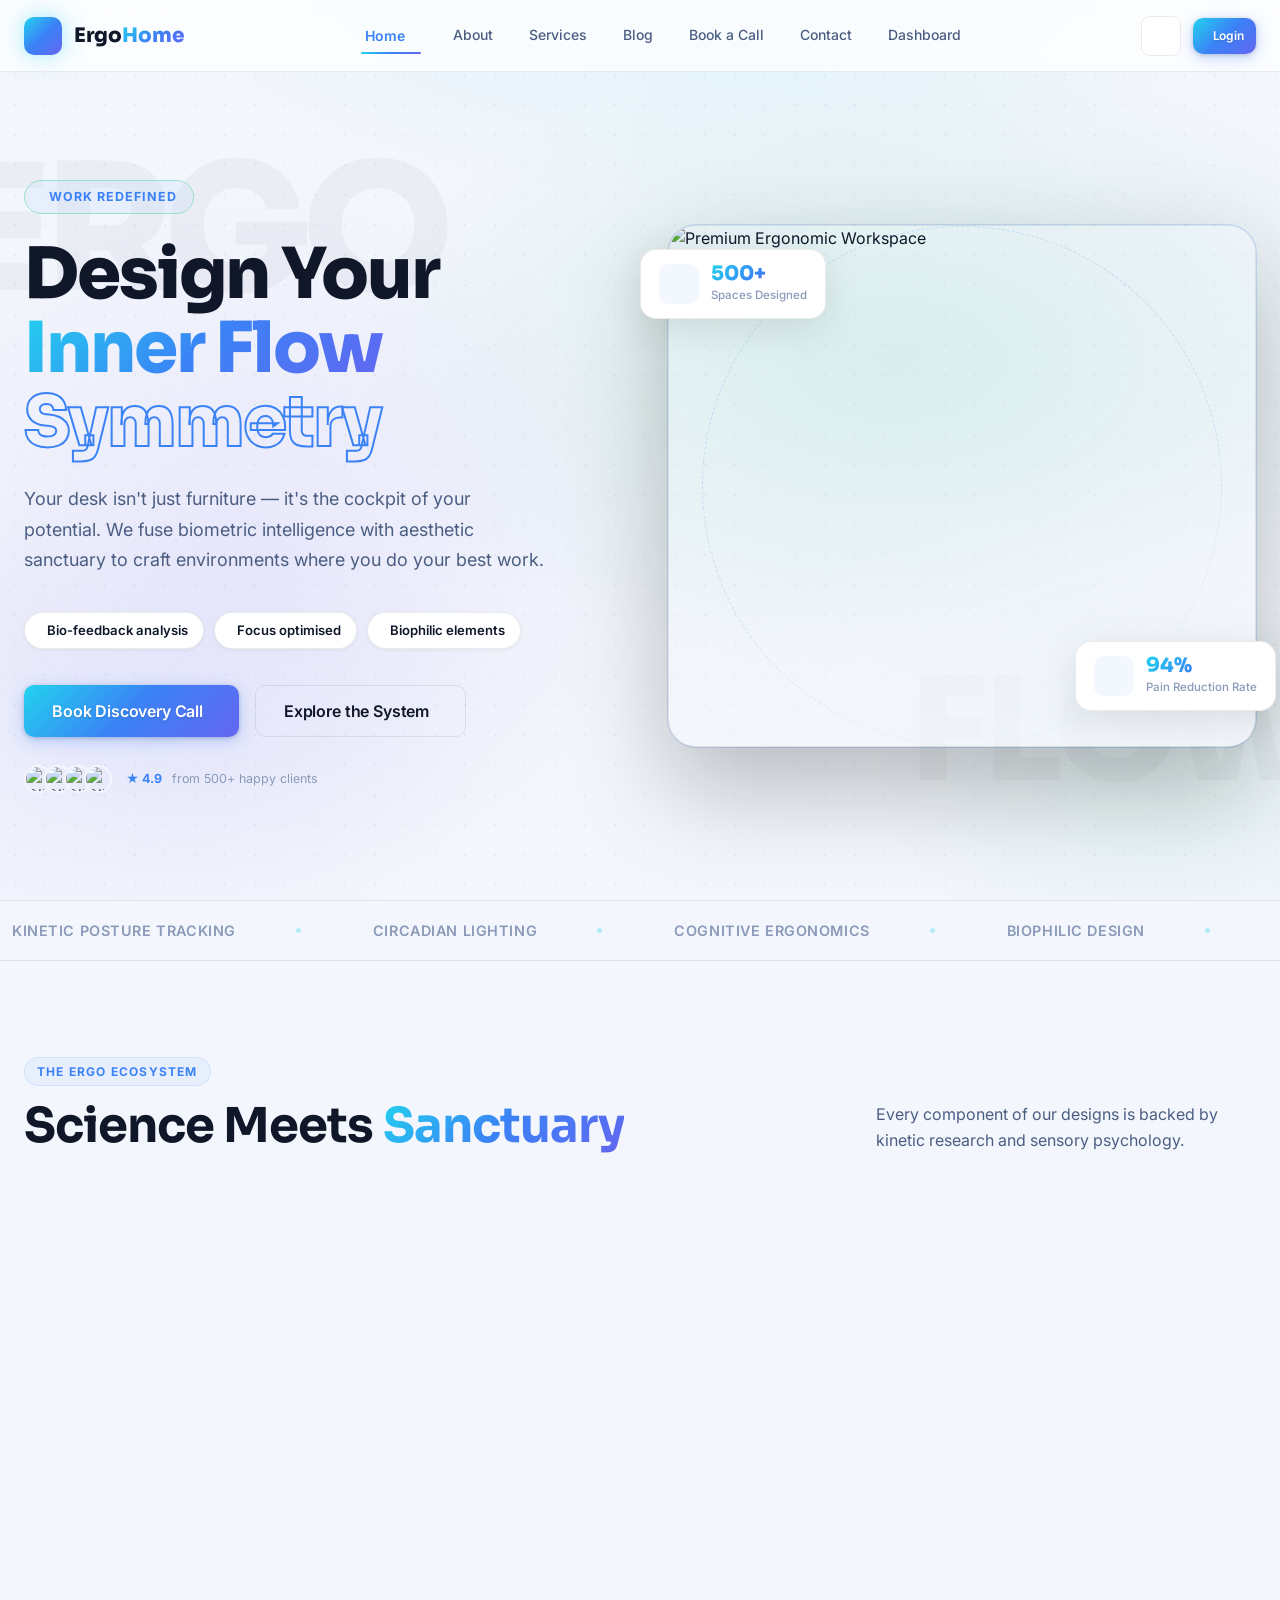
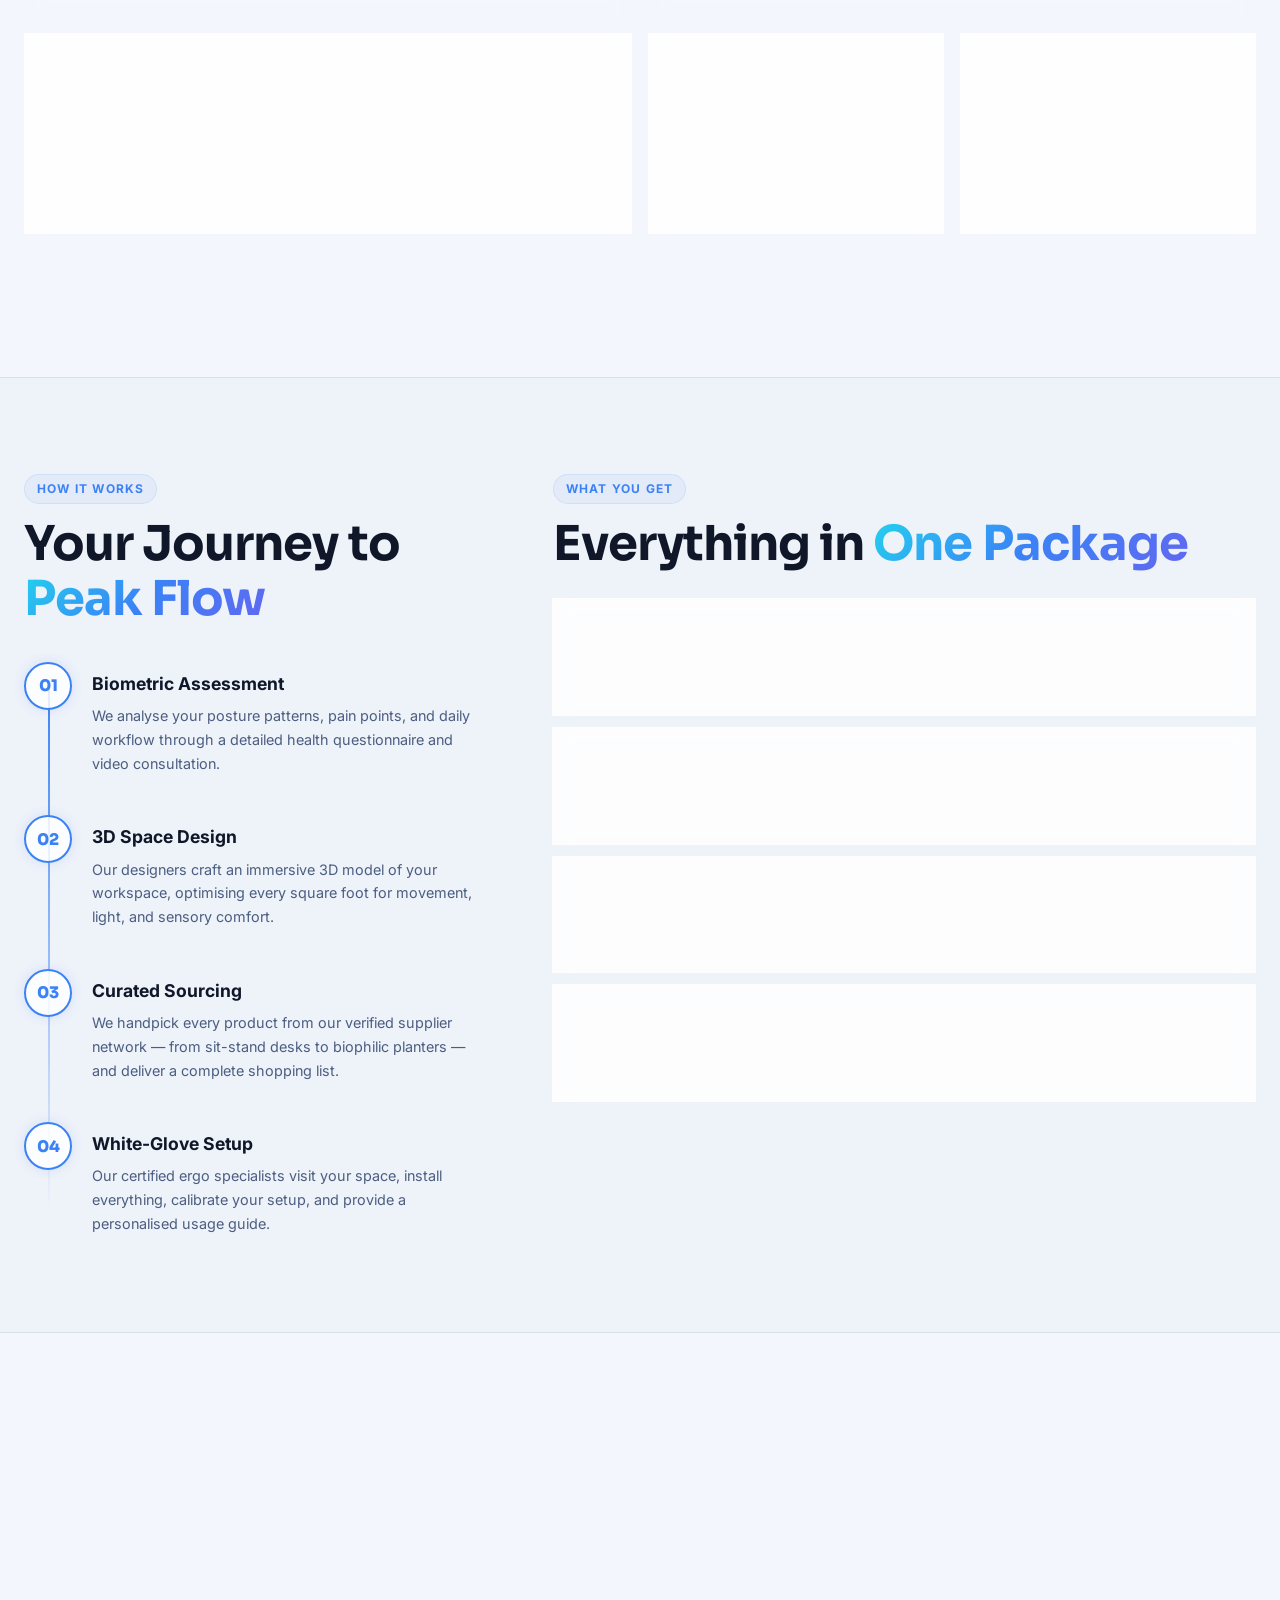
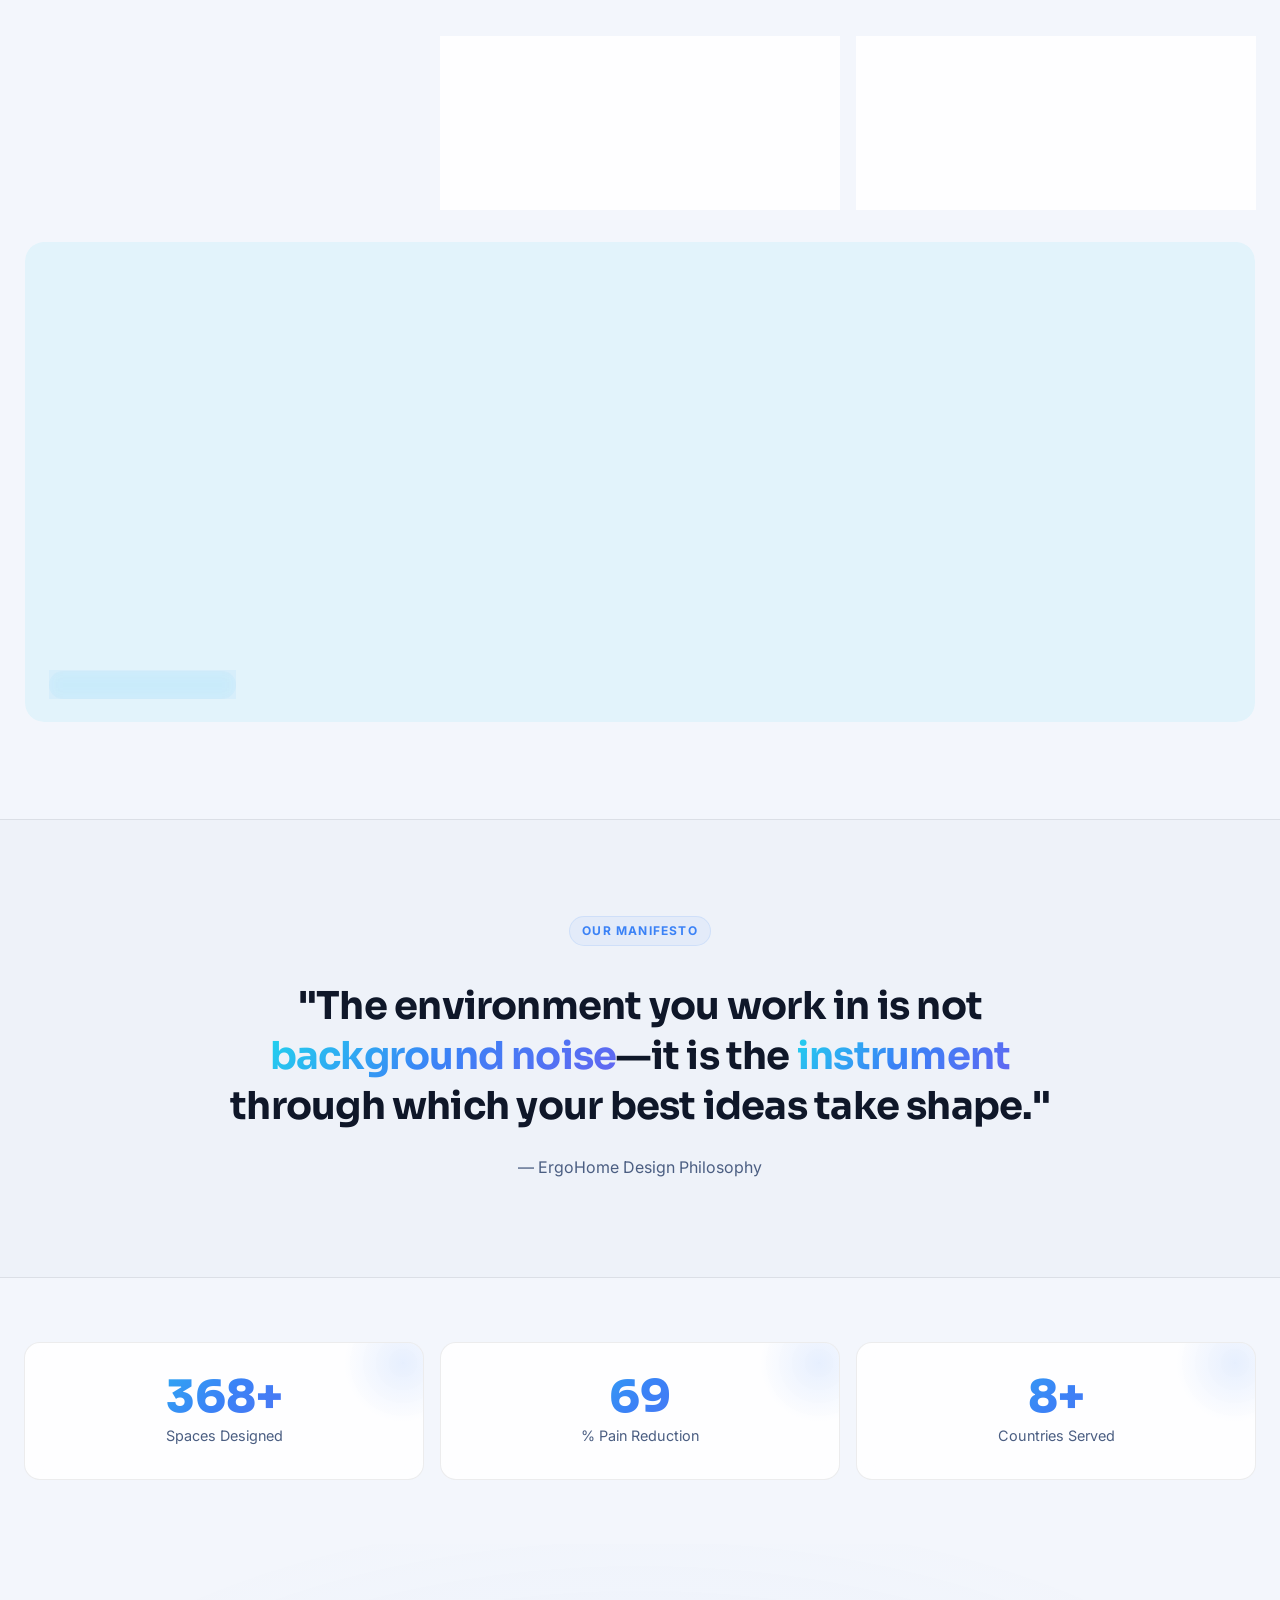
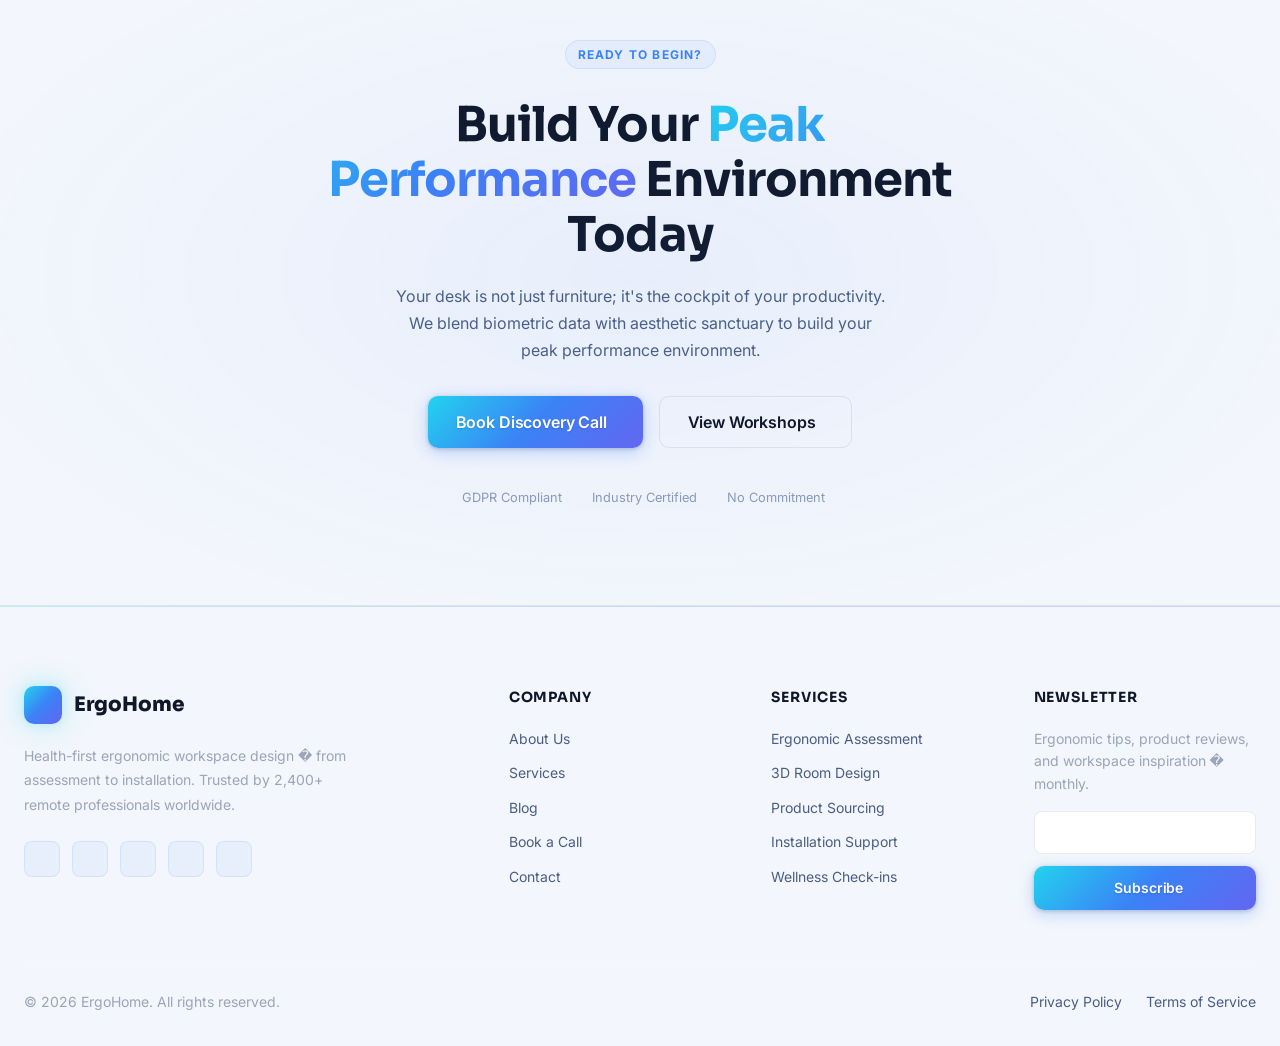
==== commit 56caa679: "correction updated" ====
--- a/index2.html
+++ b/index2.html
@@ -667,23 +667,21 @@
 
       <div class="nav__links">
         <div class="nav__item--dropdown">
-        <button class="nav__link active" aria-haspopup="true" aria-expanded="false" style="background:none; border:none; cursor:pointer; font-family:inherit; font-size:14px;"><i class="ri-home-line"></i>Home <i class="ri-arrow-down-s-line" style="margin-left:4px"></i></button>
+        <button class="nav__link active" aria-haspopup="true" aria-expanded="false" style="background:none; border:none; cursor:pointer; font-family:inherit; font-size:14px;">Home <i class="ri-arrow-down-s-line" style="margin-left:4px"></i></button>
         <div class="nav__dropdown">
           <a href="index.html" class="nav__dropdown-link">Home 1</a>
           <a href="index2.html" class="nav__dropdown-link">Home 2</a>
         </div>
       </div>
-        <a href="pages/about.html" class="nav__link" role="listitem"><i class="ri-information-line"></i>About</a>
-        <a href="pages/services.html" class="nav__link" role="listitem"><i class="ri-service-line"></i>Services</a>
-        <a href="pages/blog.html" class="nav__link" role="listitem"><i class="ri-article-line"></i>Blog</a>
-        <a href="pages/booking.html" class="nav__link" role="listitem"><i class="ri-calendar-line"></i>Book a Call</a>
-        <a href="pages/contact.html" class="nav__link" role="listitem"><i class="ri-mail-line"></i>Contact</a>
-        <a href="pages/dashboard.html" class="nav__link" role="listitem"><i class="ri-dashboard-line"></i>Dashboard</a>
+        <a href="pages/about.html" class="nav__link" role="listitem">About</a>
+        <a href="pages/services.html" class="nav__link" role="listitem">Services</a>
+        <a href="pages/blog.html" class="nav__link" role="listitem">Blog</a>
+        <a href="pages/booking.html" class="nav__link" role="listitem">Book a Call</a>
+        <a href="pages/contact.html" class="nav__link" role="listitem">Contact</a>
+        <a href="pages/dashboard.html" class="nav__link" role="listitem">Dashboard</a>
       </div>
 
       <div class="nav__actions">
-        <button class="rtl-toggle btn btn--ghost btn--sm" title="Switch Language/Direction"><i
-            class="ri-translate-2"></i> <span class="rtl-toggle-text">RTL</span></button>
         <button class="theme-toggle" aria-label="Toggle dark mode"><i class="ri-sun-line icon-sun"></i><i
             class="ri-moon-line icon-moon"></i></button>
         <a href="pages/login.html" class="btn btn--primary btn--sm"><i class="ri-login-circle-line"></i>Login</a>
@@ -697,7 +695,7 @@
   <div class="nav__mobile">
     <div class="nav__mobile-links">
       <div class="nav__item--dropdown">
-        <button class="nav__mobile-link active" style="background:none; border:none; cursor:pointer; font-family:inherit; width:100%; text-align:left;" onclick="this.nextElementSibling.classList.toggle('open')"><i class="ri-home-line"></i>Home <i class="ri-arrow-down-s-line" style="margin-left:auto"></i></button>
+        <button class="nav__mobile-link active" style="background:none; border:none; cursor:pointer; font-family:inherit; width:100%; text-align:left;" onclick="this.nextElementSibling.classList.toggle('open')">Home <i class="ri-arrow-down-s-line" style="margin-left:auto"></i></button>
         <div class="nav__dropdown nav__mobile-dropdown" style="position:relative; top:0; box-shadow:none; border:none; background:transparent;">
           <a href="index.html" class="nav__mobile-link" style="padding-left:36px; margin-top:4px;">Home 1</a>
           <a href="index2.html" class="nav__mobile-link" style="padding-left:36px; margin-top:4px;">Home 2</a>
@@ -707,9 +705,8 @@
       <a href="pages/services.html" class="nav__mobile-link">Workshops</a>
       <a href="pages/blog.html" class="nav__mobile-link">Magazine</a>
       <a href="pages/contact.html" class="nav__mobile-link">Connect</a>
-      <a href="pages/dashboard.html" class="nav__mobile-link"><i class="ri-dashboard-line"></i>Dashboard</a>
+      <a href="pages/dashboard.html" class="nav__mobile-link">Dashboard</a>
       <div style="padding:var(--sp-6);display:flex;flex-direction:column;gap:var(--sp-4)">
-        <button class="rtl-toggle btn btn--ghost btn--full"><i class="ri-translate-2"></i> Toggle RTL</button>
         <a href="pages/login.html" class="btn btn--primary btn--full"><i class="ri-login-circle-line"></i>Login</a>
         <a href="pages/register.html" class="btn btn--secondary btn--full"><i class="ri-user-add-line"></i>Register</a>
       </div>
@@ -911,33 +908,39 @@
         </div>
 
         <!-- Item 3: Lighting (2×1) -->
-        <div class="bento-item bento-item--2x1" data-reveal data-reveal-delay="2">
-          <div class="bento-item__icon"><i class="ri-compass-3-line"></i></div>
-          <div class="bento-item__content">
+        <div class="bento-item bento-item--2x1" data-reveal data-reveal-delay="2" style="position:relative;overflow:hidden">
+          <div class="bento-item__content" style="position:relative;z-index:2">
+            <div class="bento-item__icon"><i class="ri-compass-3-line"></i></div>
             <h3 class="bento-item__title">Circadian Lighting Integration</h3>
             <p class="bento-item__text">Automated lighting systems that sync with your internal clock to maintain peak
               cortisol levels.</p>
           </div>
+          <img src="https://images.unsplash.com/photo-1553095066-5014bc7b7f2d?w=400&auto=format&fit=crop&q=60" alt=""
+            style="position:absolute;top:0;right:0;width:180px;height:100%;object-fit:cover;opacity:0.1;mask-image:linear-gradient(to left, white, transparent);-webkit-mask-image:linear-gradient(to left, white, transparent)">
         </div>
 
         <!-- Item 4: Sound (1×1) -->
-        <div class="bento-item bento-item--1x1" data-reveal data-reveal-delay="3">
-          <div class="bento-item__icon" style="color:var(--rose)"><i class="ri-broadcast-line"></i></div>
-          <div class="bento-item__content">
+        <div class="bento-item bento-item--1x1" data-reveal data-reveal-delay="3" style="position:relative;overflow:hidden">
+          <div class="bento-item__content" style="position:relative;z-index:2">
+            <div class="bento-item__icon" style="color:var(--rose)"><i class="ri-broadcast-line"></i></div>
             <h3 class="bento-item__title">Acoustic Shielding</h3>
             <p class="bento-item__text" style="font-size:0.82rem;margin-top:4px">Engineered quiet zones that isolate
               harmful frequencies.</p>
           </div>
+          <img src="https://images.unsplash.com/photo-1543163521-1bf539c55dd2?w=300&auto=format&fit=crop&q=60" alt=""
+            style="position:absolute;bottom:0;right:0;width:100%;height:100%;object-fit:cover;opacity:0.05;z-index:1">
         </div>
 
         <!-- Item 5: Plants (1×1) -->
-        <div class="bento-item bento-item--1x1" data-reveal data-reveal-delay="4">
-          <div class="bento-item__icon" style="color:var(--green)"><i class="ri-leaf-line"></i></div>
-          <div class="bento-item__content">
+        <div class="bento-item bento-item--1x1" data-reveal data-reveal-delay="4" style="position:relative;overflow:hidden">
+          <div class="bento-item__content" style="position:relative;z-index:2">
+            <div class="bento-item__icon" style="color:var(--green)"><i class="ri-leaf-line"></i></div>
             <h3 class="bento-item__title">Biophilic Design</h3>
             <p class="bento-item__text" style="font-size:0.82rem;margin-top:4px">Living walls and curated botanics
               reduce cognitive fatigue.</p>
           </div>
+          <img src="https://images.unsplash.com/photo-1497366754035-f200968a6e72?w=300&auto=format&fit=crop&q=60" alt=""
+            style="position:absolute;bottom:0;right:0;width:100%;height:100%;object-fit:cover;opacity:0.05;z-index:1">
         </div>
       </div>
     </div>
@@ -1099,7 +1102,7 @@
     <div class="container">
       <div class="cols-3" style="gap:16px" id="stats-row">
         <div class="stat-item" style="text-align:center;padding:32px" data-reveal>
-          <div class="stat-value" data-count="500">0</div>
+          <div class="stat-value" data-count="500" data-suffix="+">0</div>
           <div class="stat-label">Spaces Designed</div>
         </div>
         <div class="stat-item" style="text-align:center;padding:32px" data-reveal data-reveal-delay="1">
@@ -1107,7 +1110,7 @@
           <div class="stat-label">% Pain Reduction</div>
         </div>
         <div class="stat-item" style="text-align:center;padding:32px" data-reveal data-reveal-delay="2">
-          <div class="stat-value" data-count="12">0</div>
+          <div class="stat-value" data-count="12" data-suffix="+">0</div>
           <div class="stat-label">Countries Served</div>
         </div>
       </div>
--- a/assets/css/premium-theme.css
+++ b/assets/css/premium-theme.css
@@ -550,6 +550,9 @@
 .accordion-icon { color: var(--brand-primary); }
 
 .tabs-nav { background: var(--bg-muted); border: 1px solid var(--border-color); border-radius: 12px; padding: 4px; }
+@media (min-width: 769px) {
+  .tabs-nav--centered { justify-content: center; }
+}
 .tab-btn { border-radius: 8px; color: var(--text-secondary); font-weight: 500; transition: all 0.2s ease; }
 .tab-btn.active { background: var(--grad-primary); color: #fff; box-shadow: 0 3px 12px rgba(34,211,238,0.25); }
 .tab-btn:hover:not(.active) { color: var(--brand-primary); background: var(--color-primary-50); }
--- a/assets/css/mobile-fixes.css
+++ b/assets/css/mobile-fixes.css
@@ -471,3 +471,77 @@
   display: none !important;
 }
 
+/* --------------------------------------------------------------------------
+   18. Fix 360px CTA overflow and booking container
+   -------------------------------------------------------------------------- */
+@media (max-width: 360px) {
+  .cta-section {
+    padding: var(--sp-10) var(--sp-4) !important;
+  }
+  .cta-section h2 {
+    font-size: 1.5rem !important;
+    margin-bottom: 12px !important;
+  }
+  .cta-actions {
+    flex-direction: column !important;
+    gap: 12px !important;
+  }
+  .cta-actions .btn--xl {
+    width: 100% !important;
+    font-size: 0.9rem !important;
+    min-height: 48px !important;
+    padding: 10px 14px !important;
+  }
+  
+  /* Booking page fix */
+  .booking-steps {
+    flex-direction: column !important;
+    gap: 4px !important;
+  }
+  .bstep {
+    width: 100% !important;
+    text-align: left !important;
+    padding: 10px !important;
+    font-size: 0.8rem !important;
+  }
+  .booking-section {
+    padding: 16px !important;
+  }
+  div[style*="grid-template-columns:1fr 1fr"],
+  div[style*="grid-template-columns:1fr 1.5fr"],
+  div[style*="grid-template-columns:1.2fr 0.8fr"],
+  div[style*="grid-template-columns:2fr 1fr"] {
+    grid-template-columns: 1fr !important;
+  }
+  .calendar-grid {
+    gap: 4px !important;
+  }
+  .tabs-nav {
+    justify-content: flex-start !important;
+    overflow-x: auto !important;
+    -webkit-overflow-scrolling: touch;
+    padding-inline: var(--sp-4) !important;
+    gap: var(--sp-2) !important;
+    scrollbar-width: none;
+  }
+  .tabs-nav::-webkit-scrollbar {
+    display: none;
+  }
+  .tab-btn {
+    flex-shrink: 0 !important;
+    white-space: nowrap !important;
+  }
+  .cal-day, .cal-header {
+    font-size: 10px !important;
+    padding: 6px 2px !important;
+  }
+  .time-slots {
+    grid-template-columns: repeat(2, 1fr) !important;
+    gap: 8px !important;
+  }
+  .time-slot {
+    font-size: 11px !important;
+    padding: 8px 4px !important;
+  }
+}
+
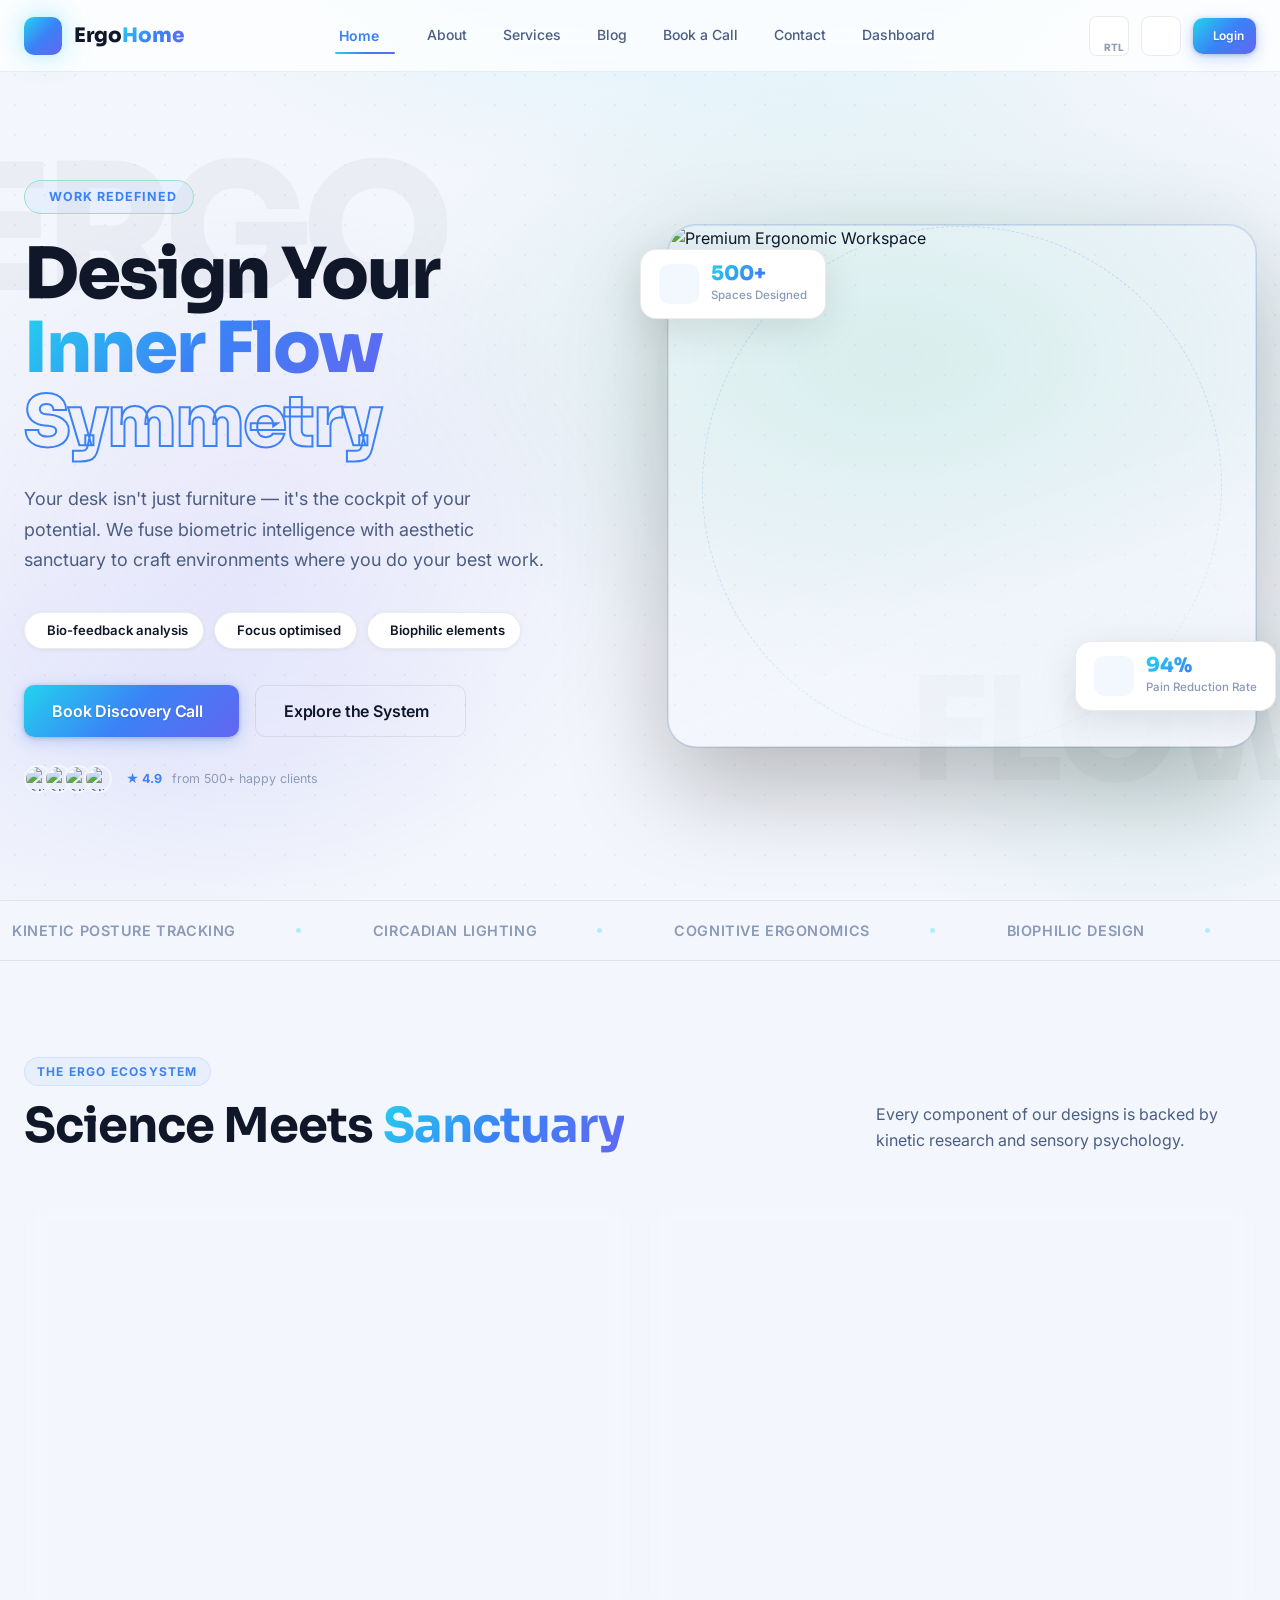
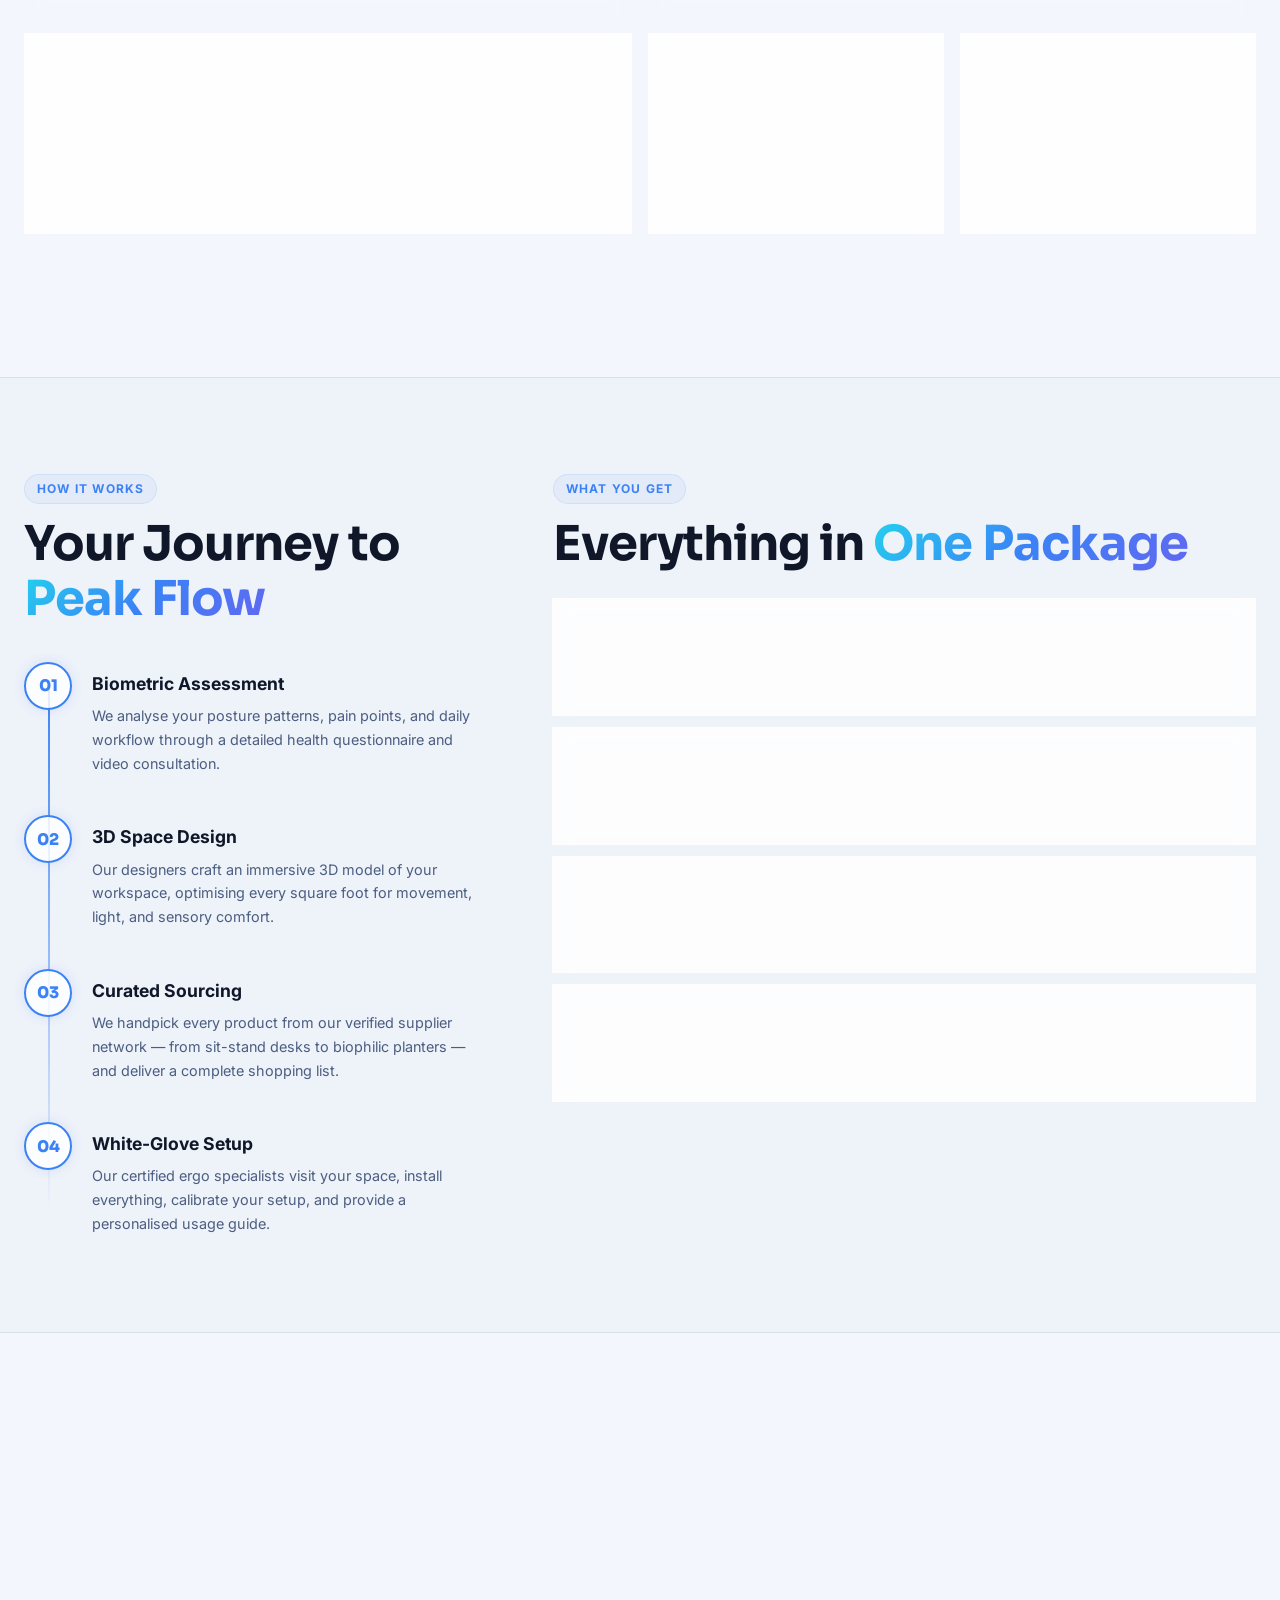
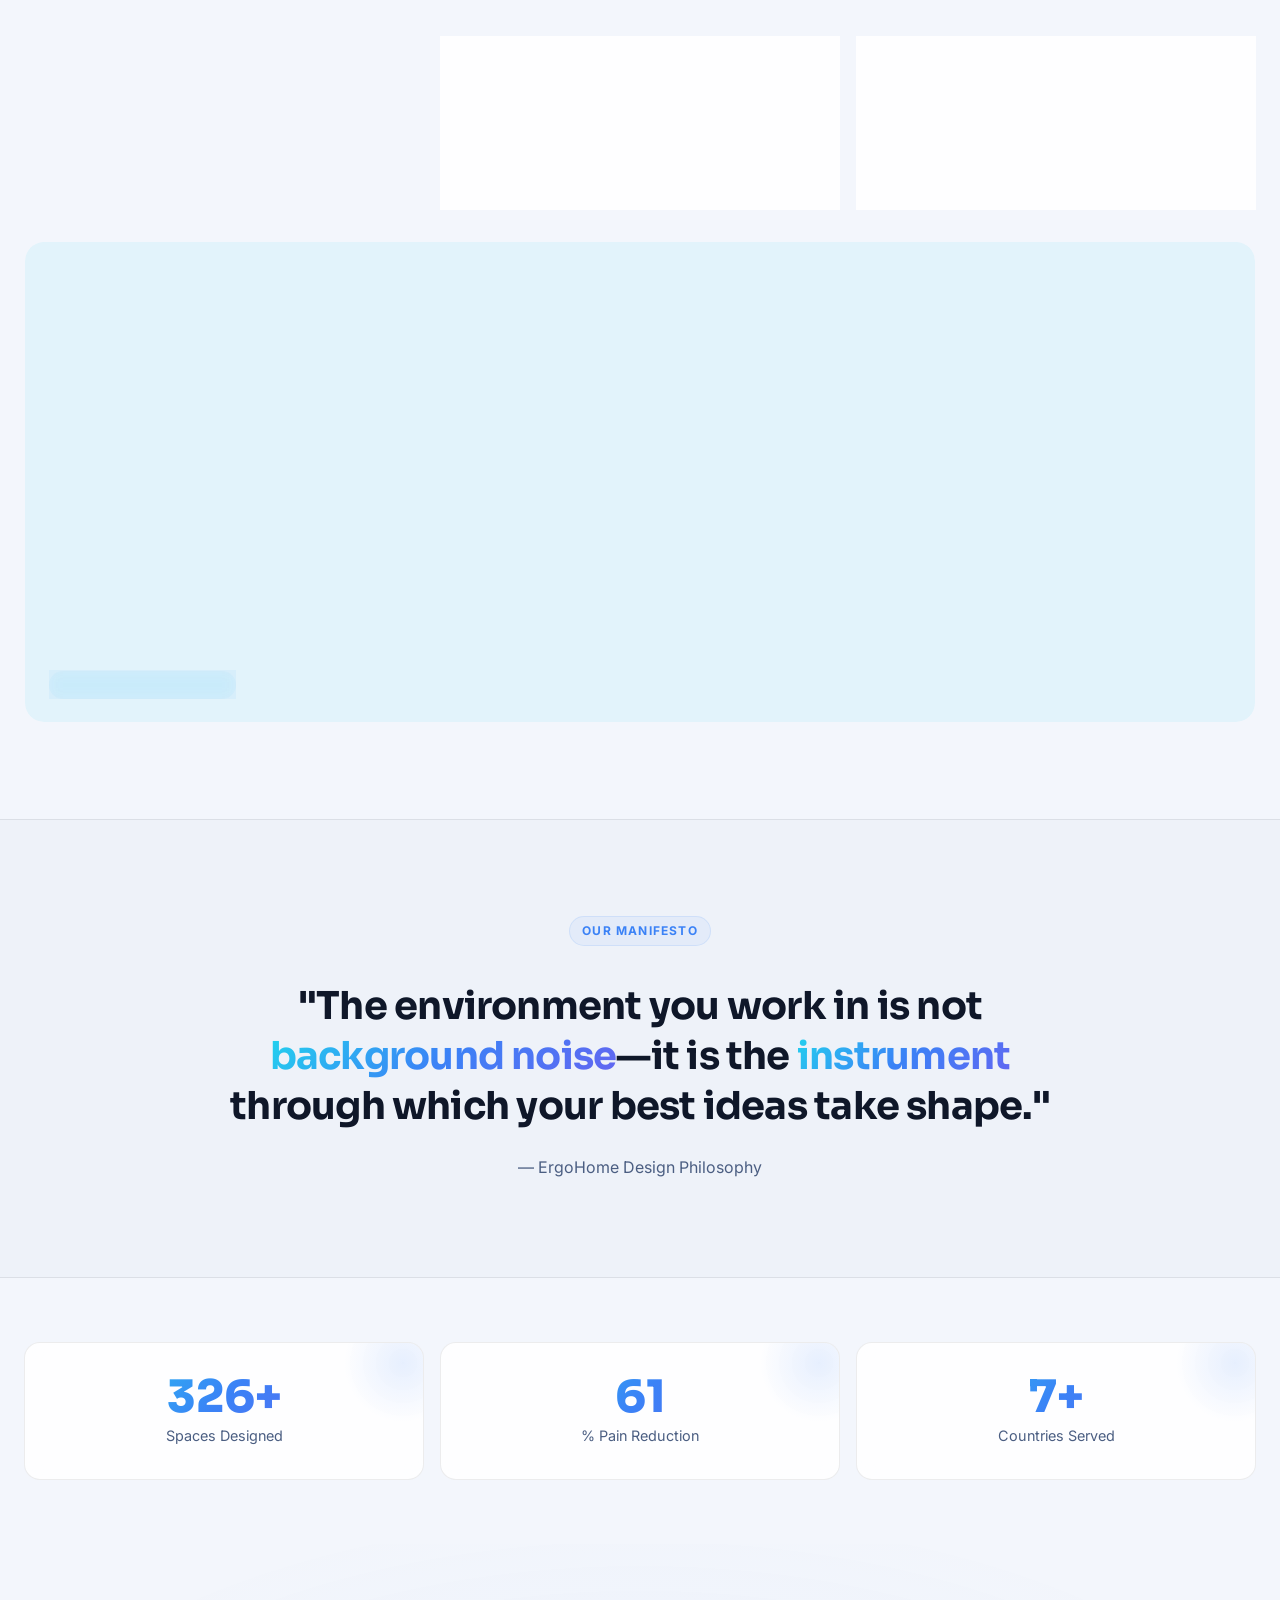
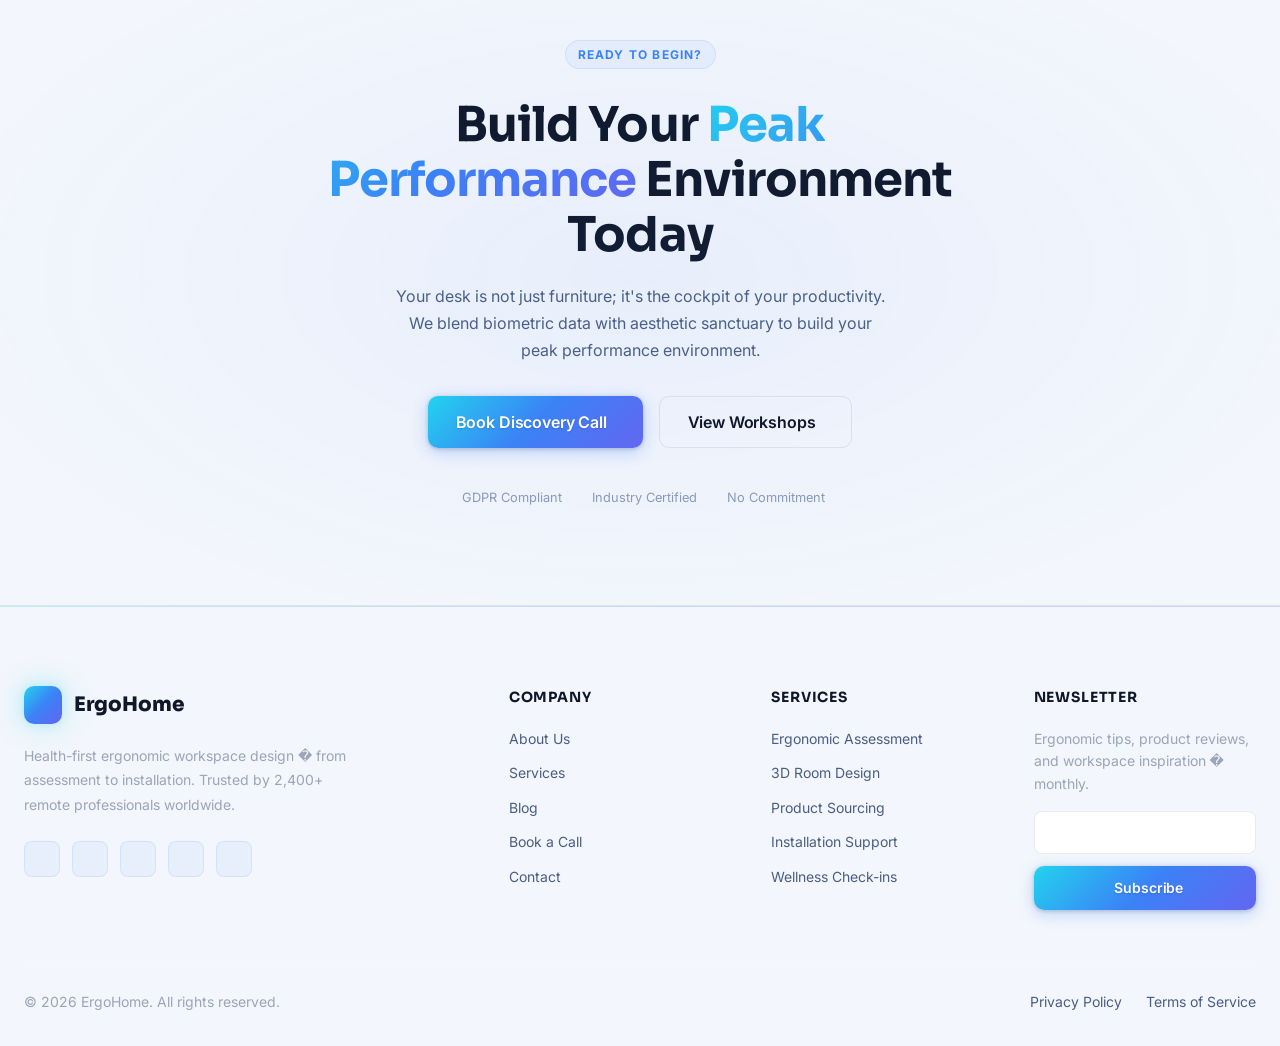
==== commit 8dba201b: "correction updated" ====
--- a/index2.html
+++ b/index2.html
@@ -682,12 +682,17 @@
       </div>
 
       <div class="nav__actions">
+        <button class="rtl-toggle" aria-label="Toggle RTL" title="Toggle RTL">
+          <i class="ri-text-direction-r"></i>
+          <span class="rtl-toggle-text">RTL</span>
+        </button>
         <button class="theme-toggle" aria-label="Toggle dark mode"><i class="ri-sun-line icon-sun"></i><i
             class="ri-moon-line icon-moon"></i></button>
         <a href="pages/login.html" class="btn btn--primary btn--sm"><i class="ri-login-circle-line"></i>Login</a>
         <button class="nav__hamburger" aria-label="Menu"><span class="nav__hamburger-line"></span><span
             class="nav__hamburger-line"></span></button>
       </div>
+
     </div>
   </nav>
 
@@ -707,9 +712,14 @@
       <a href="pages/contact.html" class="nav__mobile-link">Connect</a>
       <a href="pages/dashboard.html" class="nav__mobile-link">Dashboard</a>
       <div style="padding:var(--sp-6);display:flex;flex-direction:column;gap:var(--sp-4)">
+        <div style="display:flex;gap:var(--sp-3);justify-content:center;margin-bottom:var(--sp-2)">
+          <button class="theme-toggle" aria-label="Toggle dark mode"><i class="ri-sun-line icon-sun"></i><i class="ri-moon-line icon-moon"></i></button>
+          <button class="rtl-toggle btn btn--ghost btn--sm" style="width:auto; padding-inline: var(--sp-4); height: 40px;"><i class="ri-text-direction-r"></i> Toggle RTL</button>
+        </div>
         <a href="pages/login.html" class="btn btn--primary btn--full"><i class="ri-login-circle-line"></i>Login</a>
         <a href="pages/register.html" class="btn btn--secondary btn--full"><i class="ri-user-add-line"></i>Register</a>
       </div>
+
     </div>
   </div>
 
--- a/assets/css/style.css
+++ b/assets/css/style.css
@@ -9,24 +9,26 @@
    -------------------------------------------------------------------------- */
 :root {
   /* Primary Color Palette */
-  --color-primary-50:  #f0faf7;
+  --color-primary-50: #f0faf7;
   --color-primary-100: #ccf0e5;
   --color-primary-200: #99e0ca;
   --color-primary-300: #5fcbaa;
   --color-primary-400: #2db88e;
-  --color-primary-500: #0ea472;  /* Main primary */
+  --color-primary-500: #0ea472;
+  /* Main primary */
   --color-primary-600: #0a8a5f;
   --color-primary-700: #076f4c;
   --color-primary-800: #05543a;
   --color-primary-900: #033a28;
 
   /* Secondary Color Palette */
-  --color-secondary-50:  #f4f1fe;
+  --color-secondary-50: #f4f1fe;
   --color-secondary-100: #e0d9fc;
   --color-secondary-200: #c1b3f9;
   --color-secondary-300: #9d88f5;
   --color-secondary-400: #7c5ff0;
-  --color-secondary-500: #6040e8;  /* Main secondary */
+  --color-secondary-500: #6040e8;
+  /* Main secondary */
   --color-secondary-600: #4e31cc;
   --color-secondary-700: #3d24aa;
   --color-secondary-800: #2d1988;
@@ -35,12 +37,12 @@
   /* Accent Colors */
   --color-accent-amber: #f59e0b;
   --color-accent-coral: #f97316;
-  --color-accent-sky:   #0ea5e9;
-  --color-accent-rose:  #f43f5e;
+  --color-accent-sky: #0ea5e9;
+  --color-accent-rose: #f43f5e;
 
   /* Neutral Palette */
-  --color-neutral-0:   #ffffff;
-  --color-neutral-50:  #f8f9fb;
+  --color-neutral-0: #ffffff;
+  --color-neutral-50: #f8f9fb;
   --color-neutral-100: #f0f2f5;
   --color-neutral-200: #e2e6ec;
   --color-neutral-300: #c8cfda;
@@ -53,34 +55,34 @@
   --color-neutral-950: #070d17;
 
   /* Semantic Colors (Light Mode) */
-  --bg-base:       var(--color-neutral-50);
-  --bg-surface:    var(--color-neutral-0);
-  --bg-elevated:   var(--color-neutral-0);
-  --bg-muted:      var(--color-neutral-100);
-  --border-color:  var(--color-neutral-200);
-  --text-primary:  var(--color-neutral-900);
-  --text-secondary:var(--color-neutral-600);
-  --text-muted:    var(--color-neutral-400);
-  --text-inverse:  var(--color-neutral-0);
-  --shadow-sm:     0 1px 3px rgba(0,0,0,.08), 0 1px 2px rgba(0,0,0,.04);
-  --shadow-md:     0 4px 12px rgba(0,0,0,.10), 0 2px 6px rgba(0,0,0,.06);
-  --shadow-lg:     0 10px 32px rgba(0,0,0,.12), 0 4px 12px rgba(0,0,0,.06);
-  --shadow-xl:     0 24px 56px rgba(0,0,0,.14), 0 8px 20px rgba(0,0,0,.08);
+  --bg-base: var(--color-neutral-50);
+  --bg-surface: var(--color-neutral-0);
+  --bg-elevated: var(--color-neutral-0);
+  --bg-muted: var(--color-neutral-100);
+  --border-color: var(--color-neutral-200);
+  --text-primary: var(--color-neutral-900);
+  --text-secondary: var(--color-neutral-600);
+  --text-muted: var(--color-neutral-400);
+  --text-inverse: var(--color-neutral-0);
+  --shadow-sm: 0 1px 3px rgba(0, 0, 0, .08), 0 1px 2px rgba(0, 0, 0, .04);
+  --shadow-md: 0 4px 12px rgba(0, 0, 0, .10), 0 2px 6px rgba(0, 0, 0, .06);
+  --shadow-lg: 0 10px 32px rgba(0, 0, 0, .12), 0 4px 12px rgba(0, 0, 0, .06);
+  --shadow-xl: 0 24px 56px rgba(0, 0, 0, .14), 0 8px 20px rgba(0, 0, 0, .08);
 
   /* Brand Colors (semantic aliases) */
-  --brand-primary:   var(--color-primary-500);
+  --brand-primary: var(--color-primary-500);
   --brand-secondary: var(--color-secondary-500);
-  --brand-gradient:  linear-gradient(135deg, var(--color-primary-500) 0%, var(--color-secondary-500) 100%);
+  --brand-gradient: linear-gradient(135deg, var(--color-primary-500) 0%, var(--color-secondary-500) 100%);
 
   /* Spacing Scale (8px base) */
-  --sp-1:  4px;
-  --sp-2:  8px;
-  --sp-3:  12px;
-  --sp-4:  16px;
-  --sp-5:  20px;
-  --sp-6:  24px;
-  --sp-7:  28px;
-  --sp-8:  32px;
+  --sp-1: 4px;
+  --sp-2: 8px;
+  --sp-3: 12px;
+  --sp-4: 16px;
+  --sp-5: 20px;
+  --sp-6: 24px;
+  --sp-7: 28px;
+  --sp-8: 32px;
   --sp-10: 40px;
   --sp-12: 48px;
   --sp-14: 56px;
@@ -90,62 +92,75 @@
   --sp-32: 128px;
 
   /* Border Radius */
-  --radius-sm:  4px;
-  --radius-md:  8px;
-  --radius-lg:  12px;
-  --radius-xl:  16px;
+  --radius-sm: 4px;
+  --radius-md: 8px;
+  --radius-lg: 12px;
+  --radius-xl: 16px;
   --radius-2xl: 24px;
   --radius-full: 9999px;
 
   /* Typography */
   --font-display: 'Plus Jakarta Sans', 'Outfit', sans-serif;
-  --font-body:    'Inter', system-ui, sans-serif;
-  --font-mono:    'JetBrains Mono', 'Fira Code', monospace;
-
-  --text-xs:   0.75rem;    /* 12px */
-  --text-sm:   0.875rem;   /* 14px */
-  --text-base: 1rem;       /* 16px */
-  --text-lg:   1.125rem;   /* 18px */
-  --text-xl:   1.25rem;    /* 20px */
-  --text-2xl:  1.5rem;     /* 24px */
-  --text-3xl:  1.875rem;   /* 30px */
-  --text-4xl:  2.25rem;    /* 36px */
-  --text-5xl:  3rem;       /* 48px */
-  --text-6xl:  3.75rem;    /* 60px */
-  --text-7xl:  4.5rem;     /* 72px */
-
-  --leading-tight:  1.2;
-  --leading-snug:   1.375;
+  --font-body: 'Inter', system-ui, sans-serif;
+  --font-mono: 'JetBrains Mono', 'Fira Code', monospace;
+
+  --text-xs: 0.75rem;
+  /* 12px */
+  --text-sm: 0.875rem;
+  /* 14px */
+  --text-base: 1rem;
+  /* 16px */
+  --text-lg: 1.125rem;
+  /* 18px */
+  --text-xl: 1.25rem;
+  /* 20px */
+  --text-2xl: 1.5rem;
+  /* 24px */
+  --text-3xl: 1.875rem;
+  /* 30px */
+  --text-4xl: 2.25rem;
+  /* 36px */
+  --text-5xl: 3rem;
+  /* 48px */
+  --text-6xl: 3.75rem;
+  /* 60px */
+  --text-7xl: 4.5rem;
+  /* 72px */
+
+  --leading-tight: 1.2;
+  --leading-snug: 1.375;
   --leading-normal: 1.6;
-  --leading-relaxed:1.75;
+  --leading-relaxed: 1.75;
 
   /* Transitions */
-  --transition-fast:   150ms cubic-bezier(0.4, 0, 0.2, 1);
+  --transition-fast: 150ms cubic-bezier(0.4, 0, 0.2, 1);
   --transition-normal: 250ms cubic-bezier(0.4, 0, 0.2, 1);
-  --transition-slow:   400ms cubic-bezier(0.4, 0, 0.2, 1);
+  --transition-slow: 400ms cubic-bezier(0.4, 0, 0.2, 1);
 
   /* Z-index layers */
-  --z-base:    0;
-  --z-above:   10;
-  --z-dropdown:100;
-  --z-sticky:  200;
+  --z-base: 0;
+  --z-above: 10;
+  --z-dropdown: 100;
+  --z-sticky: 200;
   --z-overlay: 300;
-  --z-modal:   400;
-  --z-toast:   500;
+  --z-modal: 400;
+  --z-toast: 500;
 
   /* Layout */
   --container-sm: 640px;
   --container-md: 768px;
   --container-lg: 1024px;
   --container-xl: 1280px;
-  --container-2xl:1440px;
-  --nav-height:   72px;
+  --container-2xl: 1440px;
+  --nav-height: 72px;
 }
 
 /* --------------------------------------------------------------------------
    2. Reset & Base Styles
    -------------------------------------------------------------------------- */
-*, *::before, *::after {
+*,
+*::before,
+*::after {
   box-sizing: border-box;
   margin: 0;
   padding: 0;
@@ -169,12 +184,42 @@
   transition: background-color var(--transition-normal), color var(--transition-normal);
 }
 
-img, video { max-width: 100%; height: auto; display: block; }
-a { color: var(--brand-primary); text-decoration: none; transition: color var(--transition-fast); }
-a:hover { color: var(--color-primary-600); }
-button, input, select, textarea { font-family: inherit; font-size: inherit; }
-ul, ol { list-style: none; }
-h1, h2, h3, h4, h5, h6 {
+img,
+video {
+  max-width: 100%;
+  height: auto;
+  display: block;
+}
+
+a {
+  color: var(--brand-primary);
+  text-decoration: none;
+  transition: color var(--transition-fast);
+}
+
+a:hover {
+  color: var(--color-primary-600);
+}
+
+button,
+input,
+select,
+textarea {
+  font-family: inherit;
+  font-size: inherit;
+}
+
+ul,
+ol {
+  list-style: none;
+}
+
+h1,
+h2,
+h3,
+h4,
+h5,
+h6 {
   font-family: var(--font-display);
   font-weight: 700;
   line-height: var(--leading-tight);
@@ -190,58 +235,118 @@
   margin-inline: auto;
   padding-inline: var(--sp-6);
 }
-.container--lg { max-width: var(--container-2xl); }
-.container--sm { max-width: var(--container-md); }
+
+.container--lg {
+  max-width: var(--container-2xl);
+}
+
+.container--sm {
+  max-width: var(--container-md);
+}
 
 .section {
   padding-block: var(--sp-24);
 }
-.section--sm { padding-block: var(--sp-16); }
-.section--lg { padding-block: var(--sp-32); }
-
-.flex { display: flex; }
-.flex-col { flex-direction: column; }
-.items-center { align-items: center; }
-.justify-center { justify-content: center; }
-.justify-between { justify-content: space-between; }
-.gap-4 { gap: var(--sp-4); }
-.gap-6 { gap: var(--sp-6); }
-.gap-8 { gap: var(--sp-8); }
+
+.section--sm {
+  padding-block: var(--sp-16);
+}
+
+.section--lg {
+  padding-block: var(--sp-32);
+}
+
+.flex {
+  display: flex;
+}
+
+.flex-col {
+  flex-direction: column;
+}
+
+.items-center {
+  align-items: center;
+}
+
+.justify-center {
+  justify-content: center;
+}
+
+.justify-between {
+  justify-content: space-between;
+}
+
+.gap-4 {
+  gap: var(--sp-4);
+}
+
+.gap-6 {
+  gap: var(--sp-6);
+}
+
+.gap-8 {
+  gap: var(--sp-8);
+}
 
 .grid {
   display: grid;
   gap: var(--sp-8);
 }
-.grid-2 { grid-template-columns: repeat(2, 1fr); }
-.grid-3 { grid-template-columns: repeat(3, 1fr); }
-.grid-4 { grid-template-columns: repeat(4, 1fr); }
-
-.text-center { text-align: center; }
+
+.grid-2 {
+  grid-template-columns: repeat(2, 1fr);
+}
+
+.grid-3 {
+  grid-template-columns: repeat(3, 1fr);
+}
+
+.grid-4 {
+  grid-template-columns: repeat(4, 1fr);
+}
+
+.text-center {
+  text-align: center;
+}
+
 .sr-only {
-  position: absolute; width: 1px; height: 1px;
-  padding: 0; margin: -1px; overflow: hidden;
-  clip: rect(0,0,0,0); white-space: nowrap; border: 0;
-}
-.hidden { display: none !important; }
+  position: absolute;
+  width: 1px;
+  height: 1px;
+  padding: 0;
+  margin: -1px;
+  overflow: hidden;
+  clip: rect(0, 0, 0, 0);
+  white-space: nowrap;
+  border: 0;
+}
+
+.hidden {
+  display: none !important;
+}
 
 /* --------------------------------------------------------------------------
    4. Navigation
    -------------------------------------------------------------------------- */
 .nav {
   position: fixed;
-  top: 0; left: 0; right: 0;
+  top: 0;
+  left: 0;
+  right: 0;
   height: var(--nav-height);
   background: var(--bg-surface);
   border-bottom: 1px solid var(--border-color);
   z-index: var(--z-sticky);
   transition: background-color var(--transition-normal), box-shadow var(--transition-normal);
 }
+
 .nav.scrolled {
   box-shadow: var(--shadow-md);
-  background: rgba(var(--bg-surface-rgb, 255,255,255), 0.95);
+  background: rgba(var(--bg-surface-rgb, 255, 255, 255), 0.95);
   backdrop-filter: blur(12px);
   -webkit-backdrop-filter: blur(12px);
 }
+
 .nav__inner {
   display: flex;
   align-items: center;
@@ -251,6 +356,7 @@
   margin-inline: auto;
   padding-inline: var(--sp-6);
 }
+
 .nav__logo {
   display: flex;
   align-items: center;
@@ -261,22 +367,30 @@
   color: var(--text-primary);
   text-decoration: none;
 }
+
 .nav__logo-icon {
-  width: 38px; height: 38px;
+  width: 38px;
+  height: 38px;
   background: var(--brand-gradient);
   border-radius: var(--radius-md);
-  display: flex; align-items: center; justify-content: center;
+  display: flex;
+  align-items: center;
+  justify-content: center;
   color: var(--text-primary);
   font-size: 18px;
   flex-shrink: 0;
 }
-.nav__logo-text{ color: var(--text-primary); }
+
+.nav__logo-text {
+  color: var(--text-primary);
+}
 
 .nav__links {
   display: flex;
   align-items: center;
   gap: var(--sp-1);
 }
+
 .nav__link {
   padding: var(--sp-2) var(--sp-4);
   border-radius: var(--radius-md);
@@ -284,14 +398,21 @@
   font-weight: 500;
   color: var(--text-secondary);
   transition: all var(--transition-fast);
-  display: flex; align-items: center; gap: var(--sp-2);
+  display: flex;
+  align-items: center;
+  gap: var(--sp-2);
   white-space: nowrap;
 }
-.nav__link:hover, .nav__link.active {
+
+.nav__link:hover,
+.nav__link.active {
   color: var(--brand-primary);
   background: var(--color-primary-50);
 }
-.nav__link i { font-size: 14px; }
+
+.nav__link i {
+  font-size: 14px;
+}
 
 .nav__actions {
   display: flex;
@@ -311,23 +432,41 @@
   border-radius: var(--radius-md);
   transition: background var(--transition-fast);
 }
-.nav__hamburger:hover { background: var(--bg-muted); }
+
+.nav__hamburger:hover {
+  background: var(--bg-muted);
+}
+
 .nav__hamburger span {
   display: block;
-  width: 22px; height: 2px;
+  width: 22px;
+  height: 2px;
   background: var(--text-primary);
   border-radius: 2px;
   transition: all var(--transition-normal);
 }
-.nav__hamburger.open span:nth-child(1) { transform: translateY(7px) rotate(45deg); }
-.nav__hamburger.open span:nth-child(2) { opacity: 0; transform: scaleX(0); }
-.nav__hamburger.open span:nth-child(3) { transform: translateY(-7px) rotate(-45deg); }
+
+.nav__hamburger.open span:nth-child(1) {
+  transform: translateY(7px) rotate(45deg);
+}
+
+.nav__hamburger.open span:nth-child(2) {
+  opacity: 0;
+  transform: scaleX(0);
+}
+
+.nav__hamburger.open span:nth-child(3) {
+  transform: translateY(-7px) rotate(-45deg);
+}
 
 /* Mobile Menu */
 .nav__mobile {
   display: none;
   position: fixed;
-  top: var(--nav-height); left: 0; right: 0; bottom: 0;
+  top: var(--nav-height);
+  left: 0;
+  right: 0;
+  bottom: 0;
   background: var(--bg-surface);
   z-index: var(--z-overlay);
   overflow-y: auto;
@@ -335,12 +474,16 @@
   transform: translateX(100%);
   transition: transform var(--transition-normal);
 }
+
 .nav__mobile.open {
   transform: translateX(0);
   display: block;
 }
+
 .nav__mobile-link {
-  display: flex; align-items: center; gap: var(--sp-3);
+  display: flex;
+  align-items: center;
+  gap: var(--sp-3);
   padding: var(--sp-4) var(--sp-4);
   margin-bottom: var(--sp-1);
   border-radius: var(--radius-lg);
@@ -348,11 +491,17 @@
   color: var(--text-primary);
   transition: all var(--transition-fast);
 }
-.nav__mobile-link:hover, .nav__mobile-link.active {
+
+.nav__mobile-link:hover,
+.nav__mobile-link.active {
   background: var(--color-primary-50);
   color: var(--brand-primary);
 }
-.nav__mobile-link i { font-size: 18px; width: 22px; }
+
+.nav__mobile-link i {
+  font-size: 18px;
+  width: 22px;
+}
 
 /* --------------------------------------------------------------------------
    5. Buttons
@@ -377,6 +526,7 @@
   overflow: hidden;
   min-height: 44px;
 }
+
 .btn::after {
   content: '';
   position: absolute;
@@ -385,9 +535,19 @@
   opacity: 0;
   transition: opacity var(--transition-fast);
 }
-.btn:hover::after { opacity: 0.08; }
-.btn:active::after { opacity: 0.15; }
-.btn:focus-visible { outline: 3px solid var(--brand-primary); outline-offset: 2px; }
+
+.btn:hover::after {
+  opacity: 0.08;
+}
+
+.btn:active::after {
+  opacity: 0.15;
+}
+
+.btn:focus-visible {
+  outline: 3px solid var(--brand-primary);
+  outline-offset: 2px;
+}
 
 .btn--primary {
   background: var(--brand-gradient);
@@ -395,6 +555,7 @@
   border-color: transparent;
   box-shadow: 0 4px 14px rgba(14, 164, 114, 0.35);
 }
+
 .btn--primary:hover {
   transform: translateY(-1px);
   box-shadow: 0 6px 20px rgba(14, 164, 114, 0.45);
@@ -406,6 +567,7 @@
   color: var(--brand-primary);
   border-color: var(--brand-primary);
 }
+
 .btn--secondary:hover {
   background: var(--color-primary-50);
   transform: translateY(-1px);
@@ -417,6 +579,7 @@
   color: var(--text-secondary);
   border-color: var(--border-color);
 }
+
 .btn--ghost:hover {
   background: var(--bg-muted);
   color: var(--text-primary);
@@ -428,7 +591,11 @@
   color: white;
   border-color: transparent;
 }
-.btn--danger:hover { filter: brightness(0.9); transform: translateY(-1px); }
+
+.btn--danger:hover {
+  filter: brightness(0.9);
+  transform: translateY(-1px);
+}
 
 .btn--lg {
   padding: 0.875rem 1.75rem;
@@ -436,29 +603,37 @@
   min-height: 52px;
   border-radius: var(--radius-xl);
 }
+
 .btn--sm {
   padding: 0.375rem 0.75rem;
   font-size: var(--text-xs);
   min-height: 36px;
   border-radius: var(--radius-md);
 }
+
 .btn--xl {
   padding: 1.125rem 2.25rem;
   font-size: var(--text-lg);
   min-height: 60px;
   border-radius: var(--radius-2xl);
 }
-.btn--full { width: 100%; }
-
-.btn[disabled], .btn.loading {
+
+.btn--full {
+  width: 100%;
+}
+
+.btn[disabled],
+.btn.loading {
   opacity: 0.6;
   cursor: not-allowed;
   pointer-events: none;
 }
+
 .btn.loading::before {
   content: '';
   display: inline-block;
-  width: 14px; height: 14px;
+  width: 14px;
+  height: 14px;
   border: 2px solid currentColor;
   border-top-color: transparent;
   border-radius: 50%;
@@ -479,11 +654,32 @@
   font-weight: 600;
   line-height: 1.6;
 }
-.badge--primary  { background: var(--color-primary-100);   color: var(--color-primary-700); }
-.badge--success  { background: #d1fae5; color: #065f46; }
-.badge--warning  { background: #fef3c7; color: #92400e; }
-.badge--error    { background: #fee2e2; color: #991b1b; }
-.badge--neutral  { background: var(--bg-muted); color: var(--text-secondary); }
+
+.badge--primary {
+  background: var(--color-primary-100);
+  color: var(--color-primary-700);
+}
+
+.badge--success {
+  background: #d1fae5;
+  color: #065f46;
+}
+
+.badge--warning {
+  background: #fef3c7;
+  color: #92400e;
+}
+
+.badge--error {
+  background: #fee2e2;
+  color: #991b1b;
+}
+
+.badge--neutral {
+  background: var(--bg-muted);
+  color: var(--text-secondary);
+}
+
 .badge--gradient {
   background: var(--brand-gradient);
   color: white;
@@ -502,15 +698,23 @@
   padding: var(--sp-6);
   transition: all var(--transition-normal);
 }
+
 .card:hover {
   box-shadow: var(--shadow-lg);
   border-color: var(--color-neutral-300);
   transform: translateY(-2px);
 }
-.card--flat { box-shadow: none; }
-.card--elevated { box-shadow: var(--shadow-md); }
+
+.card--flat {
+  box-shadow: none;
+}
+
+.card--elevated {
+  box-shadow: var(--shadow-md);
+}
+
 .card--glass {
-  background: rgba(255,255,255,0.6);
+  background: rgba(255, 255, 255, 0.6);
   backdrop-filter: blur(16px);
   -webkit-backdrop-filter: blur(16px);
 }
@@ -526,13 +730,15 @@
   padding-top: var(--nav-height);
   overflow: hidden;
 }
+
 .hero__bg {
   position: absolute;
   inset: 0;
   background: radial-gradient(ellipse 80% 60% at 60% 40%, var(--color-primary-50) 0%, transparent 70%),
-              radial-gradient(ellipse 60% 50% at 10% 80%, var(--color-secondary-50) 0%, transparent 70%);
+    radial-gradient(ellipse 60% 50% at 10% 80%, var(--color-secondary-50) 0%, transparent 70%);
   z-index: -1;
 }
+
 .hero__blob {
   position: absolute;
   border-radius: var(--radius-full);
@@ -540,24 +746,34 @@
   opacity: 0.25;
   animation: blobFloat 8s ease-in-out infinite;
 }
+
 .hero__blob--1 {
-  width: 500px; height: 500px;
+  width: 500px;
+  height: 500px;
   background: var(--color-primary-400);
-  top: -100px; right: -100px;
+  top: -100px;
+  right: -100px;
   animation-delay: 0s;
 }
+
 .hero__blob--2 {
-  width: 350px; height: 350px;
+  width: 350px;
+  height: 350px;
   background: var(--color-secondary-400);
-  bottom: -50px; left: 10%;
+  bottom: -50px;
+  left: 10%;
   animation-delay: 3s;
 }
+
 .hero__blob--3 {
-  width: 250px; height: 250px;
+  width: 250px;
+  height: 250px;
   background: var(--color-accent-amber);
-  top: 40%; right: 20%;
+  top: 40%;
+  right: 20%;
   animation-delay: 5s;
 }
+
 .hero__content {
   position: relative;
   display: grid;
@@ -570,6 +786,7 @@
   padding-inline: var(--sp-6);
   padding-block: var(--sp-16);
 }
+
 /* Empty ruleset removed */
 .hero__eyebrow {
   display: inline-flex;
@@ -577,6 +794,7 @@
   gap: var(--sp-2);
   margin-bottom: var(--sp-5);
 }
+
 .hero__title {
   font-size: clamp(2.5rem, 5vw, 4rem);
   font-weight: 800;
@@ -584,12 +802,14 @@
   letter-spacing: -0.02em;
   margin-bottom: var(--sp-6);
 }
+
 .hero__title .gradient-text {
   background: var(--brand-gradient);
   -webkit-background-clip: text;
   -webkit-text-fill-color: transparent;
   background-clip: text;
 }
+
 .hero__description {
   font-size: var(--text-lg);
   color: var(--text-secondary);
@@ -597,6 +817,7 @@
   margin-bottom: var(--sp-8);
   max-width: 48ch;
 }
+
 .hero__actions {
   display: flex;
   flex-wrap: wrap;
@@ -604,6 +825,7 @@
   align-items: center;
   margin-bottom: var(--sp-10);
 }
+
 .hero__social-proof {
   display: flex;
   align-items: center;
@@ -611,23 +833,31 @@
   font-size: var(--text-sm);
   color: var(--text-secondary);
 }
+
 .hero__avatars {
   display: flex;
 }
+
 .hero__avatar {
-  width: 36px; height: 36px;
+  width: 36px;
+  height: 36px;
   border-radius: 50%;
   border: 2px solid var(--bg-surface);
   object-fit: cover;
   margin-left: -10px;
 }
-.hero__avatar:first-child { margin-left: 0; }
+
+.hero__avatar:first-child {
+  margin-left: 0;
+}
+
 .hero__img-wrap {
   position: relative;
   display: flex;
   align-items: center;
   justify-content: center;
 }
+
 .hero__img {
   width: 100%;
   border-radius: var(--radius-2xl);
@@ -635,6 +865,7 @@
   aspect-ratio: 5/4;
   object-fit: cover;
 }
+
 .hero__floating-card {
   position: absolute;
   background: var(--bg-surface);
@@ -648,22 +879,39 @@
   animation: floatCard 4s ease-in-out infinite;
   min-width: 180px;
 }
-.hero__floating-card--1 { bottom: 10%; left: -5%; animation-delay: 0s; }
-.hero__floating-card--2 { top: 10%; right: -5%; animation-delay: 2s; }
+
+.hero__floating-card--1 {
+  bottom: 10%;
+  left: -5%;
+  animation-delay: 0s;
+}
+
+.hero__floating-card--2 {
+  top: 10%;
+  right: -5%;
+  animation-delay: 2s;
+}
+
 .hero__floating-card .fc-icon {
-  width: 40px; height: 40px;
+  width: 40px;
+  height: 40px;
   border-radius: var(--radius-md);
-  display: flex; align-items: center; justify-content: center;
+  display: flex;
+  align-items: center;
+  justify-content: center;
   font-size: 20px;
   flex-shrink: 0;
 }
+
 .hero__floating-card .fc-text {}
+
 .hero__floating-card .fc-label {
   font-size: var(--text-xs);
   color: var(--text-muted);
   display: block;
   margin-bottom: 2px;
 }
+
 .hero__floating-card .fc-value {
   font-size: var(--text-sm);
   font-weight: 700;
@@ -679,6 +927,7 @@
   margin-inline: auto;
   margin-bottom: var(--sp-14);
 }
+
 .section-header__eyebrow {
   display: inline-flex;
   align-items: center;
@@ -690,12 +939,14 @@
   text-transform: uppercase;
   letter-spacing: 0.08em;
 }
+
 .section-header__title {
   font-size: clamp(1.75rem, 3.5vw, 2.5rem);
   font-weight: 800;
   letter-spacing: -0.02em;
   margin-bottom: var(--sp-4);
 }
+
 .section-header__desc {
   font-size: var(--text-lg);
   color: var(--text-secondary);
@@ -705,7 +956,10 @@
 /* --------------------------------------------------------------------------
    10. Form Elements
    -------------------------------------------------------------------------- */
-.form-group { margin-bottom: var(--sp-5); }
+.form-group {
+  margin-bottom: var(--sp-5);
+}
+
 .form-label {
   display: block;
   font-size: var(--text-sm);
@@ -713,7 +967,11 @@
   color: var(--text-primary);
   margin-bottom: var(--sp-2);
 }
-.form-label .required { color: var(--color-accent-rose); margin-left: 2px; }
+
+.form-label .required {
+  color: var(--color-accent-rose);
+  margin-left: 2px;
+}
 
 .form-input,
 .form-select,
@@ -730,23 +988,44 @@
   appearance: none;
   -webkit-appearance: none;
 }
-.form-input::placeholder, .form-textarea::placeholder { color: var(--text-muted); }
-.form-input:hover, .form-select:hover, .form-textarea:hover { border-color: var(--color-neutral-300); }
-.form-input:focus, .form-select:focus, .form-textarea:focus {
+
+.form-input::placeholder,
+.form-textarea::placeholder {
+  color: var(--text-muted);
+}
+
+.form-input:hover,
+.form-select:hover,
+.form-textarea:hover {
+  border-color: var(--color-neutral-300);
+}
+
+.form-input:focus,
+.form-select:focus,
+.form-textarea:focus {
   outline: none;
   border-color: var(--brand-primary);
   box-shadow: 0 0 0 3px rgba(14, 164, 114, 0.15);
 }
-.form-input.error, .form-select.error, .form-textarea.error {
+
+.form-input.error,
+.form-select.error,
+.form-textarea.error {
   border-color: var(--color-accent-rose);
   box-shadow: 0 0 0 3px rgba(244, 63, 94, 0.1);
 }
-.form-textarea { resize: vertical; min-height: 130px; }
+
+.form-textarea {
+  resize: vertical;
+  min-height: 130px;
+}
+
 .form-hint {
   font-size: var(--text-xs);
   color: var(--text-muted);
   margin-top: var(--sp-1);
 }
+
 .form-error {
   font-size: var(--text-xs);
   color: var(--color-accent-rose);
@@ -755,20 +1034,29 @@
   align-items: center;
   gap: 4px;
 }
-.form-error i { font-size: 12px; }
+
+.form-error i {
+  font-size: 12px;
+}
 
 /* Input with icon */
 .form-input-wrap {
   position: relative;
 }
+
 .form-input-wrap .form-icon {
   position: absolute;
-  left: 14px; top: 50%; transform: translateY(-50%);
+  left: 14px;
+  top: 50%;
+  transform: translateY(-50%);
   color: var(--text-muted);
   font-size: 16px;
   pointer-events: none;
 }
-.form-input-wrap .form-input { padding-left: 40px; }
+
+.form-input-wrap .form-input {
+  padding-left: 40px;
+}
 
 /* Checkbox & Radio */
 .form-check {
@@ -777,14 +1065,17 @@
   gap: var(--sp-3);
   cursor: pointer;
 }
+
 .form-check input[type="checkbox"],
 .form-check input[type="radio"] {
-  width: 18px; height: 18px;
+  width: 18px;
+  height: 18px;
   min-width: 18px;
   margin-top: 1px;
   accent-color: var(--brand-primary);
   cursor: pointer;
 }
+
 .form-check-label {
   font-size: var(--text-sm);
   color: var(--text-secondary);
@@ -805,6 +1096,7 @@
   grid-template-columns: repeat(auto-fit, minmax(160px, 1fr));
   gap: var(--sp-6);
 }
+
 .stat-item {
   text-align: center;
   padding: var(--sp-6);
@@ -812,6 +1104,7 @@
   border: 1px solid var(--border-color);
   border-radius: var(--radius-xl);
 }
+
 .stat-item__num {
   font-family: var(--font-display);
   font-size: var(--text-4xl);
@@ -823,6 +1116,7 @@
   line-height: 1;
   margin-bottom: var(--sp-1);
 }
+
 .stat-item__label {
   font-size: var(--text-sm);
   color: var(--text-secondary);
@@ -839,7 +1133,12 @@
   position: relative;
   transition: all var(--transition-normal);
 }
-.testimonial-card:hover { box-shadow: var(--shadow-lg); transform: translateY(-2px); }
+
+.testimonial-card:hover {
+  box-shadow: var(--shadow-lg);
+  transform: translateY(-2px);
+}
+
 .testimonial-card__quote {
   font-size: var(--text-base);
   color: var(--text-secondary);
@@ -847,12 +1146,46 @@
   margin-bottom: var(--sp-5);
   font-style: italic;
 }
-.testimonial-card__quote::before { content: '"'; font-size: var(--text-4xl); color: var(--brand-primary); line-height: 1; display: block; margin-bottom: var(--sp-2); }
-.testimonial-card__author { display: flex; align-items: center; gap: var(--sp-3); }
-.testimonial-card__avatar { width: 44px; height: 44px; border-radius: 50%; object-fit: cover; }
-.testimonial-card__name { font-weight: 700; font-size: var(--text-sm); margin-bottom: 2px; }
-.testimonial-card__role { font-size: var(--text-xs); color: var(--text-muted); }
-.testimonial-card__stars { color: var(--color-accent-amber); font-size: 13px; margin-bottom: var(--sp-3); letter-spacing: 2px; }
+
+.testimonial-card__quote::before {
+  content: '"';
+  font-size: var(--text-4xl);
+  color: var(--brand-primary);
+  line-height: 1;
+  display: block;
+  margin-bottom: var(--sp-2);
+}
+
+.testimonial-card__author {
+  display: flex;
+  align-items: center;
+  gap: var(--sp-3);
+}
+
+.testimonial-card__avatar {
+  width: 44px;
+  height: 44px;
+  border-radius: 50%;
+  object-fit: cover;
+}
+
+.testimonial-card__name {
+  font-weight: 700;
+  font-size: var(--text-sm);
+  margin-bottom: 2px;
+}
+
+.testimonial-card__role {
+  font-size: var(--text-xs);
+  color: var(--text-muted);
+}
+
+.testimonial-card__stars {
+  color: var(--color-accent-amber);
+  font-size: 13px;
+  margin-bottom: var(--sp-3);
+  letter-spacing: 2px;
+}
 
 /* --------------------------------------------------------------------------
    13. Blog Cards
@@ -864,15 +1197,27 @@
   overflow: hidden;
   transition: all var(--transition-normal);
 }
-.blog-card:hover { box-shadow: var(--shadow-lg); transform: translateY(-3px); }
+
+.blog-card:hover {
+  box-shadow: var(--shadow-lg);
+  transform: translateY(-3px);
+}
+
 .blog-card__img {
   width: 100%;
   aspect-ratio: 16/9;
   object-fit: cover;
   transition: transform var(--transition-slow);
 }
-.blog-card:hover .blog-card__img { transform: scale(1.04); }
-.blog-card__body { padding: var(--sp-5); }
+
+.blog-card:hover .blog-card__img {
+  transform: scale(1.04);
+}
+
+.blog-card__body {
+  padding: var(--sp-5);
+}
+
 .blog-card__meta {
   display: flex;
   align-items: center;
@@ -881,6 +1226,7 @@
   color: var(--text-muted);
   margin-bottom: var(--sp-3);
 }
+
 .blog-card__title {
   font-size: var(--text-lg);
   font-weight: 700;
@@ -888,7 +1234,11 @@
   color: var(--text-primary);
   transition: color var(--transition-fast);
 }
-.blog-card:hover .blog-card__title { color: var(--brand-primary); }
+
+.blog-card:hover .blog-card__title {
+  color: var(--brand-primary);
+}
+
 .blog-card__excerpt {
   font-size: var(--text-sm);
   color: var(--text-secondary);
@@ -909,12 +1259,14 @@
   color: var(--color-neutral-400);
   padding-block: var(--sp-20) var(--sp-8);
 }
+
 .footer__grid {
   display: grid;
   grid-template-columns: 2fr 1fr 1fr 1fr;
   gap: var(--sp-10);
   margin-bottom: var(--sp-14);
 }
+
 /* Empty ruleset removed */
 .footer__logo {
   display: flex;
@@ -923,30 +1275,42 @@
   font-family: var(--font-display);
   font-size: var(--text-xl);
   font-weight: 800;
-  color:var(--text-primary);
+  color: var(--text-primary);
   text-decoration: none;
   margin-bottom: var(--sp-5);
 }
+
 .footer__desc {
   font-size: var(--text-sm);
   line-height: var(--leading-relaxed);
   margin-bottom: var(--sp-6);
   max-width: 36ch;
 }
+
 .footer__socials {
   display: flex;
   gap: var(--sp-3);
 }
+
 .footer__social {
-  width: 36px; height: 36px;
-  background: rgba(255,255,255,0.08);
+  width: 36px;
+  height: 36px;
+  background: rgba(255, 255, 255, 0.08);
   border-radius: var(--radius-md);
-  display: flex; align-items: center; justify-content: center;
+  display: flex;
+  align-items: center;
+  justify-content: center;
   color: var(--color-neutral-400);
   font-size: 15px;
   transition: all var(--transition-fast);
 }
-.footer__social:hover { background: var(--brand-primary); color: white; transform: translateY(-2px); }
+
+.footer__social:hover {
+  background: var(--brand-primary);
+  color: white;
+  transform: translateY(-2px);
+}
+
 .footer__col-title {
   font-family: var(--font-display);
   font-size: var(--text-sm);
@@ -956,6 +1320,7 @@
   text-transform: uppercase;
   letter-spacing: 0.06em;
 }
+
 .footer__link {
   display: block;
   font-size: var(--text-sm);
@@ -963,9 +1328,13 @@
   margin-bottom: var(--sp-3);
   transition: color var(--transition-fast);
 }
-.footer__link:hover { color: var(--brand-primary); }
+
+.footer__link:hover {
+  color: var(--brand-primary);
+}
+
 .footer__bottom {
-  border-top: 1px solid rgba(255,255,255,0.08);
+  border-top: 1px solid rgba(255, 255, 255, 0.08);
   padding-top: var(--sp-6);
   display: flex;
   align-items: center;
@@ -974,6 +1343,7 @@
   gap: var(--sp-4);
   font-size: var(--text-sm);
 }
+
 .footer__newsletter input {
   background: var(--bg-surface);
   border: 1px solid var(--border-color);
@@ -984,16 +1354,28 @@
   width: 100%;
   margin-bottom: var(--sp-3);
 }
-.footer__newsletter input::placeholder { 
+
+.footer__newsletter input::placeholder {
   color: var(--text-primary);
 }
 
 /* --------------------------------------------------------------------------
    15. Accordion / FAQ
    -------------------------------------------------------------------------- */
-.accordion { border: 1px solid var(--border-color); border-radius: var(--radius-xl); overflow: hidden; }
-.accordion-item { border-bottom: 1px solid var(--border-color); }
-.accordion-item:last-child { border-bottom: none; }
+.accordion {
+  border: 1px solid var(--border-color);
+  border-radius: var(--radius-xl);
+  overflow: hidden;
+}
+
+.accordion-item {
+  border-bottom: 1px solid var(--border-color);
+}
+
+.accordion-item:last-child {
+  border-bottom: none;
+}
+
 .accordion-header {
   width: 100%;
   display: flex;
@@ -1010,15 +1392,32 @@
   transition: background var(--transition-fast);
   gap: var(--sp-4);
 }
-.accordion-header:hover { background: var(--bg-muted); }
-.accordion-icon { flex-shrink: 0; transition: transform var(--transition-fast); color: var(--text-muted); }
-.accordion-item.open .accordion-icon { transform: rotate(180deg); color: var(--brand-primary); }
+
+.accordion-header:hover {
+  background: var(--bg-muted);
+}
+
+.accordion-icon {
+  flex-shrink: 0;
+  transition: transform var(--transition-fast);
+  color: var(--text-muted);
+}
+
+.accordion-item.open .accordion-icon {
+  transform: rotate(180deg);
+  color: var(--brand-primary);
+}
+
 .accordion-body {
   max-height: 0;
   overflow: hidden;
   transition: max-height var(--transition-slow);
 }
-.accordion-item.open .accordion-body { max-height: 500px; }
+
+.accordion-item.open .accordion-body {
+  max-height: 500px;
+}
+
 .accordion-content {
   padding: var(--sp-1) var(--sp-6) var(--sp-5);
   font-size: var(--text-sm);
@@ -1027,17 +1426,19 @@
 }
 
 /* --------------------------------------------------------------------------
-   16. Toast / Notification
-   -------------------------------------------------------------------------- */
+    16. Toast / Notification
+    -------------------------------------------------------------------------- */
 .toast-container {
   position: fixed;
-  bottom: var(--sp-6); right: var(--sp-6);
+  bottom: var(--sp-6);
+  right: var(--sp-6);
   z-index: var(--z-toast);
   display: flex;
   flex-direction: column;
   gap: var(--sp-3);
   max-width: 360px;
 }
+
 .toast {
   display: flex;
   align-items: center;
@@ -1052,31 +1453,88 @@
   color: var(--text-primary);
   animation: slideInRight 0.3s ease, fadeOut 0.3s ease 3.7s forwards;
 }
-.toast--success { border-left-color: #10b981; }
-.toast--error   { border-left-color: var(--color-accent-rose); }
-.toast--warning { border-left-color: var(--color-accent-amber); }
-.toast i { font-size: 18px; }
-
-/* --------------------------------------------------------------------------
-   17. Progress / Stepper
-   -------------------------------------------------------------------------- */
+
+.toast--success {
+  border-left-color: #10b981;
+}
+
+.toast--error {
+  border-left-color: var(--color-accent-rose);
+}
+
+.toast--warning {
+  border-left-color: var(--color-accent-amber);
+}
+
+.toast i {
+  font-size: 18px;
+}
+
+/* RTL Toggle (matches theme-toggle) */
+.rtl-toggle {
+  width: 40px;
+  height: 40px;
+  border-radius: var(--radius-md);
+  border: 1px solid var(--border-color);
+  background: var(--bg-surface);
+  cursor: pointer;
+  display: flex;
+  align-items: center;
+  justify-content: center;
+  color: var(--text-secondary);
+  font-size: 18px;
+  transition: all var(--transition-fast);
+  position: relative;
+  overflow: hidden;
+}
+
+.rtl-toggle:hover {
+  border-color: var(--brand-primary);
+  color: var(--brand-primary);
+  background: var(--color-primary-50);
+}
+
+.rtl-toggle.active {
+  background: var(--brand-gradient);
+  color: white;
+  border-color: transparent;
+}
+
+.rtl-toggle-text {
+  font-size: 10px;
+  font-weight: 800;
+  position: absolute;
+  bottom: 2px;
+  right: 4px;
+  opacity: 0.6;
+}
+
+/* --------------------------------------------------------------------------
+    17. Progress / Stepper
+    -------------------------------------------------------------------------- */
+
 .steps {
   display: flex;
   align-items: center;
   gap: var(--sp-2);
   margin-bottom: var(--sp-8);
 }
+
 .step {
   display: flex;
   align-items: center;
   gap: var(--sp-2);
   flex: 1;
 }
+
 .step-num {
-  width: 36px; height: 36px;
+  width: 36px;
+  height: 36px;
   border-radius: 50%;
   border: 2px solid var(--border-color);
-  display: flex; align-items: center; justify-content: center;
+  display: flex;
+  align-items: center;
+  justify-content: center;
   font-size: var(--text-sm);
   font-weight: 700;
   color: var(--text-muted);
@@ -1084,13 +1542,41 @@
   transition: all var(--transition-normal);
   flex-shrink: 0;
 }
-.step.active .step-num  { border-color: var(--brand-primary); color: var(--brand-primary); background: var(--color-primary-50); }
-.step.done .step-num    { border-color: var(--brand-primary); background: var(--brand-primary); color: white; }
-.step-label { font-size: var(--text-xs); font-weight: 600; color: var(--text-muted); }
-.step.active .step-label, .step.done .step-label { color: var(--brand-primary); }
-.step-line { flex: 1; height: 2px; background: var(--border-color); border-radius: 2px; }
-.step.done + .step .step-line,
-.step.done .step-line + .step-line { background: var(--brand-primary); }
+
+.step.active .step-num {
+  border-color: var(--brand-primary);
+  color: var(--brand-primary);
+  background: var(--color-primary-50);
+}
+
+.step.done .step-num {
+  border-color: var(--brand-primary);
+  background: var(--brand-primary);
+  color: white;
+}
+
+.step-label {
+  font-size: var(--text-xs);
+  font-weight: 600;
+  color: var(--text-muted);
+}
+
+.step.active .step-label,
+.step.done .step-label {
+  color: var(--brand-primary);
+}
+
+.step-line {
+  flex: 1;
+  height: 2px;
+  background: var(--border-color);
+  border-radius: 2px;
+}
+
+.step.done+.step .step-line,
+.step.done .step-line+.step-line {
+  background: var(--brand-primary);
+}
 
 /* --------------------------------------------------------------------------
    18. Skeleton Loaders
@@ -1101,11 +1587,28 @@
   animation: shimmer 1.5s ease-in-out infinite;
   border-radius: var(--radius-md);
 }
-.skeleton-text { height: 16px; margin-bottom: 8px; }
-.skeleton-text--sm { height: 12px; }
-.skeleton-text--lg { height: 24px; }
-.skeleton-img { width: 100%; aspect-ratio: 16/9; }
-.skeleton-circle { border-radius: 50%; }
+
+.skeleton-text {
+  height: 16px;
+  margin-bottom: 8px;
+}
+
+.skeleton-text--sm {
+  height: 12px;
+}
+
+.skeleton-text--lg {
+  height: 24px;
+}
+
+.skeleton-img {
+  width: 100%;
+  aspect-ratio: 16/9;
+}
+
+.skeleton-circle {
+  border-radius: 50%;
+}
 
 /* --------------------------------------------------------------------------
    19. Map Placeholder
@@ -1124,7 +1627,11 @@
   color: var(--text-muted);
   font-size: var(--text-sm);
 }
-.map-placeholder i { font-size: 48px; color: var(--color-neutral-300); }
+
+.map-placeholder i {
+  font-size: 48px;
+  color: var(--color-neutral-300);
+}
 
 /* --------------------------------------------------------------------------
    20. Tab Component
@@ -1138,6 +1645,7 @@
   margin-bottom: var(--sp-8);
   overflow-x: auto;
 }
+
 .tab-btn {
   padding: var(--sp-2) var(--sp-5);
   border-radius: var(--radius-md);
@@ -1151,24 +1659,44 @@
   transition: all var(--transition-fast);
   min-height: 36px;
 }
+
 .tab-btn.active {
   background: var(--bg-surface);
   color: var(--brand-primary);
   box-shadow: var(--shadow-sm);
 }
-.tab-panel { display: none; }
-.tab-panel.active { display: block; animation: fadeIn 0.2s ease; }
+
+.tab-panel {
+  display: none;
+}
+
+.tab-panel.active {
+  display: block;
+  animation: fadeIn 0.2s ease;
+}
 
 /* --------------------------------------------------------------------------
    21. Rating Stars
    -------------------------------------------------------------------------- */
-.star-rating { display: flex; gap: 4px; }
+.star-rating {
+  display: flex;
+  gap: 4px;
+}
+
 .star-rating button {
-  background: none; border: none; cursor: pointer;
-  color: var(--color-neutral-300); font-size: 24px;
+  background: none;
+  border: none;
+  cursor: pointer;
+  color: var(--color-neutral-300);
+  font-size: 24px;
   transition: color var(--transition-fast), transform var(--transition-fast);
 }
-.star-rating button:hover, .star-rating button.active { color: var(--color-accent-amber); transform: scale(1.1); }
+
+.star-rating button:hover,
+.star-rating button.active {
+  color: var(--color-accent-amber);
+  transform: scale(1.1);
+}
 
 /* --------------------------------------------------------------------------
    22. Dividers
@@ -1178,6 +1706,7 @@
   background: var(--border-color);
   margin-block: var(--sp-8);
 }
+
 .divider--gradient {
   background: linear-gradient(90deg, transparent, var(--border-color), transparent);
 }
@@ -1186,65 +1715,157 @@
    23. Animations (keyframes)
    -------------------------------------------------------------------------- */
 @keyframes blobFloat {
-  0%, 100% { transform: translate(0, 0) scale(1); }
-  33%       { transform: translate(20px, -15px) scale(1.03); }
-  66%       { transform: translate(-10px, 10px) scale(0.97); }
-}
+
+  0%,
+  100% {
+    transform: translate(0, 0) scale(1);
+  }
+
+  33% {
+    transform: translate(20px, -15px) scale(1.03);
+  }
+
+  66% {
+    transform: translate(-10px, 10px) scale(0.97);
+  }
+}
+
 @keyframes floatCard {
-  0%, 100% { transform: translateY(0); }
-  50%       { transform: translateY(-8px); }
-}
+
+  0%,
+  100% {
+    transform: translateY(0);
+  }
+
+  50% {
+    transform: translateY(-8px);
+  }
+}
+
 @keyframes shimmer {
-  0%   { background-position: -400% 0; }
-  100% { background-position: 400% 0; }
-}
+  0% {
+    background-position: -400% 0;
+  }
+
+  100% {
+    background-position: 400% 0;
+  }
+}
+
 @keyframes spin {
-  to { transform: rotate(360deg); }
-}
+  to {
+    transform: rotate(360deg);
+  }
+}
+
 @keyframes fadeIn {
-  from { opacity: 0; transform: translateY(6px); }
-  to   { opacity: 1; transform: translateY(0); }
-}
+  from {
+    opacity: 0;
+    transform: translateY(6px);
+  }
+
+  to {
+    opacity: 1;
+    transform: translateY(0);
+  }
+}
+
 @keyframes slideInRight {
-  from { opacity: 0; transform: translateX(30px); }
-  to   { opacity: 1; transform: translateX(0); }
-}
+  from {
+    opacity: 0;
+    transform: translateX(30px);
+  }
+
+  to {
+    opacity: 1;
+    transform: translateX(0);
+  }
+}
+
 @keyframes fadeOut {
-  to { opacity: 0; transform: translateX(30px); }
-}
+  to {
+    opacity: 0;
+    transform: translateX(30px);
+  }
+}
+
 @keyframes slideDown {
-  from { opacity: 0; transform: translateY(-10px); }
-  to   { opacity: 1; transform: translateY(0); }
-}
+  from {
+    opacity: 0;
+    transform: translateY(-10px);
+  }
+
+  to {
+    opacity: 1;
+    transform: translateY(0);
+  }
+}
+
 @keyframes pulse {
-  0%, 100% { opacity: 1; }
-  50%       { opacity: 0.5; }
-}
+
+  0%,
+  100% {
+    opacity: 1;
+  }
+
+  50% {
+    opacity: 0.5;
+  }
+}
+
 @keyframes countUp {
-  from { opacity: 0; transform: translateY(20px); }
-  to   { opacity: 1; transform: translateY(0); }
+  from {
+    opacity: 0;
+    transform: translateY(20px);
+  }
+
+  to {
+    opacity: 1;
+    transform: translateY(0);
+  }
 }
 
 /* --------------------------------------------------------------------------
    24. Utility Animations
    -------------------------------------------------------------------------- */
-.animate-fade-in { animation: fadeIn 0.5s ease forwards; }
-.animate-slide-down { animation: slideDown 0.3s ease forwards; }
-.animate-pulse { animation: pulse 2s ease infinite; }
+.animate-fade-in {
+  animation: fadeIn 0.5s ease forwards;
+}
+
+.animate-slide-down {
+  animation: slideDown 0.3s ease forwards;
+}
+
+.animate-pulse {
+  animation: pulse 2s ease infinite;
+}
 
 [data-reveal] {
   opacity: 0;
   transform: translateY(30px);
   transition: opacity 0.7s ease, transform 0.7s ease;
 }
+
 [data-reveal].revealed {
   opacity: 1;
   transform: translateY(0);
 }
-[data-reveal-delay="1"] { transition-delay: 0.1s; }
-[data-reveal-delay="2"] { transition-delay: 0.2s; }
-[data-reveal-delay="3"] { transition-delay: 0.3s; }
-[data-reveal-delay="4"] { transition-delay: 0.4s; }
+
+[data-reveal-delay="1"] {
+  transition-delay: 0.1s;
+}
+
+[data-reveal-delay="2"] {
+  transition-delay: 0.2s;
+}
+
+[data-reveal-delay="3"] {
+  transition-delay: 0.3s;
+}
+
+[data-reveal-delay="4"] {
+  transition-delay: 0.4s;
+}
 
 /* --------------------------------------------------------------------------
    25. Gradient Text
@@ -1255,15 +1876,19 @@
   -webkit-text-fill-color: transparent;
   background-clip: text;
 }
+
 .highlight-text {
   position: relative;
   display: inline-block;
 }
+
 .highlight-text::after {
   content: '';
   position: absolute;
-  left: 0; bottom: -2px;
-  width: 100%; height: 3px;
+  left: 0;
+  bottom: -2px;
+  width: 100%;
+  height: 3px;
   background: var(--brand-gradient);
   border-radius: 2px;
 }
@@ -1273,52 +1898,142 @@
    -------------------------------------------------------------------------- */
 /* Tablet: 640px - 1024px */
 @media (max-width: 1024px) {
-  .nav__links { display: none; }
-  .nav__hamburger { display: flex; }
-  .hero__content { grid-template-columns: 1fr; gap: var(--sp-10); }
-  .hero__img-wrap { order: -1; }
-  .hero__title { font-size: 2.5rem; }
-  .footer__grid { grid-template-columns: 1fr 1fr; gap: var(--sp-8); }
-  .grid-4 { grid-template-columns: repeat(2, 1fr); }
-  .grid-3 { grid-template-columns: repeat(2, 1fr); }
+  .nav__links {
+    display: none;
+  }
+
+  .nav__hamburger {
+    display: flex;
+  }
+
+  .hero__content {
+    grid-template-columns: 1fr;
+    gap: var(--sp-10);
+  }
+
+  .hero__img-wrap {
+    order: -1;
+  }
+
+  .hero__title {
+    font-size: 2.5rem;
+  }
+
+  .footer__grid {
+    grid-template-columns: 1fr 1fr;
+    gap: var(--sp-8);
+  }
+
+  .grid-4 {
+    grid-template-columns: repeat(2, 1fr);
+  }
+
+  .grid-3 {
+    grid-template-columns: repeat(2, 1fr);
+  }
 }
 
 /* Mobile: < 640px */
 @media (max-width: 640px) {
-  :root { --nav-height: 64px; }
-  .container { padding-inline: var(--sp-4); }
-  .section { padding-block: var(--sp-16); }
-  .section--lg { padding-block: var(--sp-20); }
-  .hero__title { font-size: 2rem; }
-  .hero__description { font-size: var(--text-base); }
-  .hero__content { padding-block: var(--sp-10); }
-  .hero__floating-card { display: none; }
-  .footer__grid { grid-template-columns: 1fr; }
-  .footer__bottom { flex-direction: column; text-align: center; }
-  .grid-2, .grid-3, .grid-4 { grid-template-columns: 1fr; }
-  .steps { flex-wrap: wrap; }
-  .stat-item__num { font-size: var(--text-3xl); }
-  .tabs-nav { gap: 0; }
-  .tab-btn { padding: var(--sp-2) var(--sp-3); font-size: var(--text-xs); }
-  .toast-container { left: var(--sp-4); right: var(--sp-4); }
+  :root {
+    --nav-height: 64px;
+  }
+
+  .container {
+    padding-inline: var(--sp-4);
+  }
+
+  .section {
+    padding-block: var(--sp-16);
+  }
+
+  .section--lg {
+    padding-block: var(--sp-20);
+  }
+
+  .hero__title {
+    font-size: 2rem;
+  }
+
+  .hero__description {
+    font-size: var(--text-base);
+  }
+
+  .hero__content {
+    padding-block: var(--sp-10);
+  }
+
+  .hero__floating-card {
+    display: none;
+  }
+
+  .footer__grid {
+    grid-template-columns: 1fr;
+  }
+
+  .footer__bottom {
+    flex-direction: column;
+    text-align: center;
+  }
+
+  .grid-2,
+  .grid-3,
+  .grid-4 {
+    grid-template-columns: 1fr;
+  }
+
+  .steps {
+    flex-wrap: wrap;
+  }
+
+  .stat-item__num {
+    font-size: var(--text-3xl);
+  }
+
+  .tabs-nav {
+    gap: 0;
+  }
+
+  .tab-btn {
+    padding: var(--sp-2) var(--sp-3);
+    font-size: var(--text-xs);
+  }
+
+  .toast-container {
+    left: var(--sp-4);
+    right: var(--sp-4);
+  }
 }
 
 /* Large: > 1280px */
 @media (min-width: 1280px) {
-  .grid-4 { grid-template-columns: repeat(4, 1fr); }
-  .hero__title { font-size: 4rem; }
+  .grid-4 {
+    grid-template-columns: repeat(4, 1fr);
+  }
+
+  .hero__title {
+    font-size: 4rem;
+  }
 }
 
 /* --------------------------------------------------------------------------
    27. Reduce Motion
    -------------------------------------------------------------------------- */
 @media (prefers-reduced-motion: reduce) {
-  *, *::before, *::after {
+
+  *,
+  *::before,
+  *::after {
     animation-duration: 0.01ms !important;
     animation-iteration-count: 1 !important;
     transition-duration: 0.01ms !important;
   }
-  [data-reveal] { opacity: 1; transform: none; transition: none; }
+
+  [data-reveal] {
+    opacity: 1;
+    transform: none;
+    transition: none;
+  }
 }
 
 
@@ -1352,10 +2067,25 @@
   border-color: var(--brand-primary);
 }
 
-.bento-item--1x1 { grid-column: span 1; grid-row: span 1; }
-.bento-item--2x1 { grid-column: span 2; grid-row: span 1; }
-.bento-item--1x2 { grid-column: span 1; grid-row: span 2; }
-.bento-item--2x2 { grid-column: span 2; grid-row: span 2; }
+.bento-item--1x1 {
+  grid-column: span 1;
+  grid-row: span 1;
+}
+
+.bento-item--2x1 {
+  grid-column: span 2;
+  grid-row: span 1;
+}
+
+.bento-item--1x2 {
+  grid-column: span 1;
+  grid-row: span 2;
+}
+
+.bento-item--2x2 {
+  grid-column: span 2;
+  grid-row: span 2;
+}
 
 .bento-item__icon {
   position: absolute;
@@ -1387,8 +2117,13 @@
   border: none;
 }
 
-.bento-item--dark .bento-item__text { color: rgba(255,255,255,0.7); }
-.bento-item--dark .bento-item__icon { color: var(--color-primary-400); }
+.bento-item--dark .bento-item__text {
+  color: rgba(255, 255, 255, 0.7);
+}
+
+.bento-item--dark .bento-item__icon {
+  color: var(--color-primary-400);
+}
 
 @media (max-width: 1024px) {
   .bento-grid {
@@ -1403,6 +2138,7 @@
     flex-direction: column;
     gap: var(--sp-4);
   }
+
   .bento-item {
     min-height: 200px;
   }
@@ -1425,7 +2161,7 @@
   position: absolute;
   inset: 0;
   background: radial-gradient(circle at 70% 30%, var(--color-primary-50) 0%, transparent 60%),
-              radial-gradient(circle at 20% 70%, var(--color-secondary-50) 0%, transparent 60%);
+    radial-gradient(circle at 20% 70%, var(--color-secondary-50) 0%, transparent 60%);
   z-index: -1;
 }
 
@@ -1457,7 +2193,10 @@
 }
 
 @keyframes slideUpFade {
-  to { opacity: 1; transform: translateY(0); }
+  to {
+    opacity: 1;
+    transform: translateY(0);
+  }
 }
 
 /* --------------------------------------------------------------------------
@@ -1468,10 +2207,13 @@
   outline-offset: 2px;
   border-radius: var(--radius-sm);
 }
+
 .skip-link {
   position: absolute;
-  top: -100px; left: var(--sp-4);
-  background: var(--brand-primary); color: white;
+  top: -100px;
+  left: var(--sp-4);
+  background: var(--brand-primary);
+  color: white;
   padding: var(--sp-3) var(--sp-5);
   border-radius: var(--radius-md);
   font-size: var(--text-sm);
@@ -1479,7 +2221,10 @@
   z-index: 9999;
   transition: top var(--transition-fast);
 }
-.skip-link:focus { top: var(--sp-4); }
+
+.skip-link:focus {
+  top: var(--sp-4);
+}
 
 /* --------------------------------------------------------------------------
    32. Dropdown
@@ -1489,6 +2234,7 @@
   display: flex;
   align-items: center;
 }
+
 .nav__dropdown {
   position: absolute;
   top: 100%;
@@ -1507,11 +2253,13 @@
   flex-direction: column;
   padding: var(--sp-2) 0;
 }
+
 .nav__item--dropdown:hover .nav__dropdown {
   opacity: 1;
   visibility: visible;
   transform: translateY(0);
 }
+
 .nav__dropdown-link {
   padding: var(--sp-2) var(--sp-4);
   color: var(--text-secondary);
@@ -1519,7 +2267,9 @@
   text-decoration: none;
   transition: all var(--transition-fast);
 }
-.nav__dropdown-link:hover, .nav__dropdown-link.active {
+
+.nav__dropdown-link:hover,
+.nav__dropdown-link.active {
   color: var(--brand-primary);
   background: var(--color-primary-50);
 }
@@ -1527,4 +2277,4 @@
 .js-newsletter-form input::placeholder,
 .sidebar-widget .form-input::placeholder {
   color: rgba(255, 255, 255, 0.7);
-}
+}
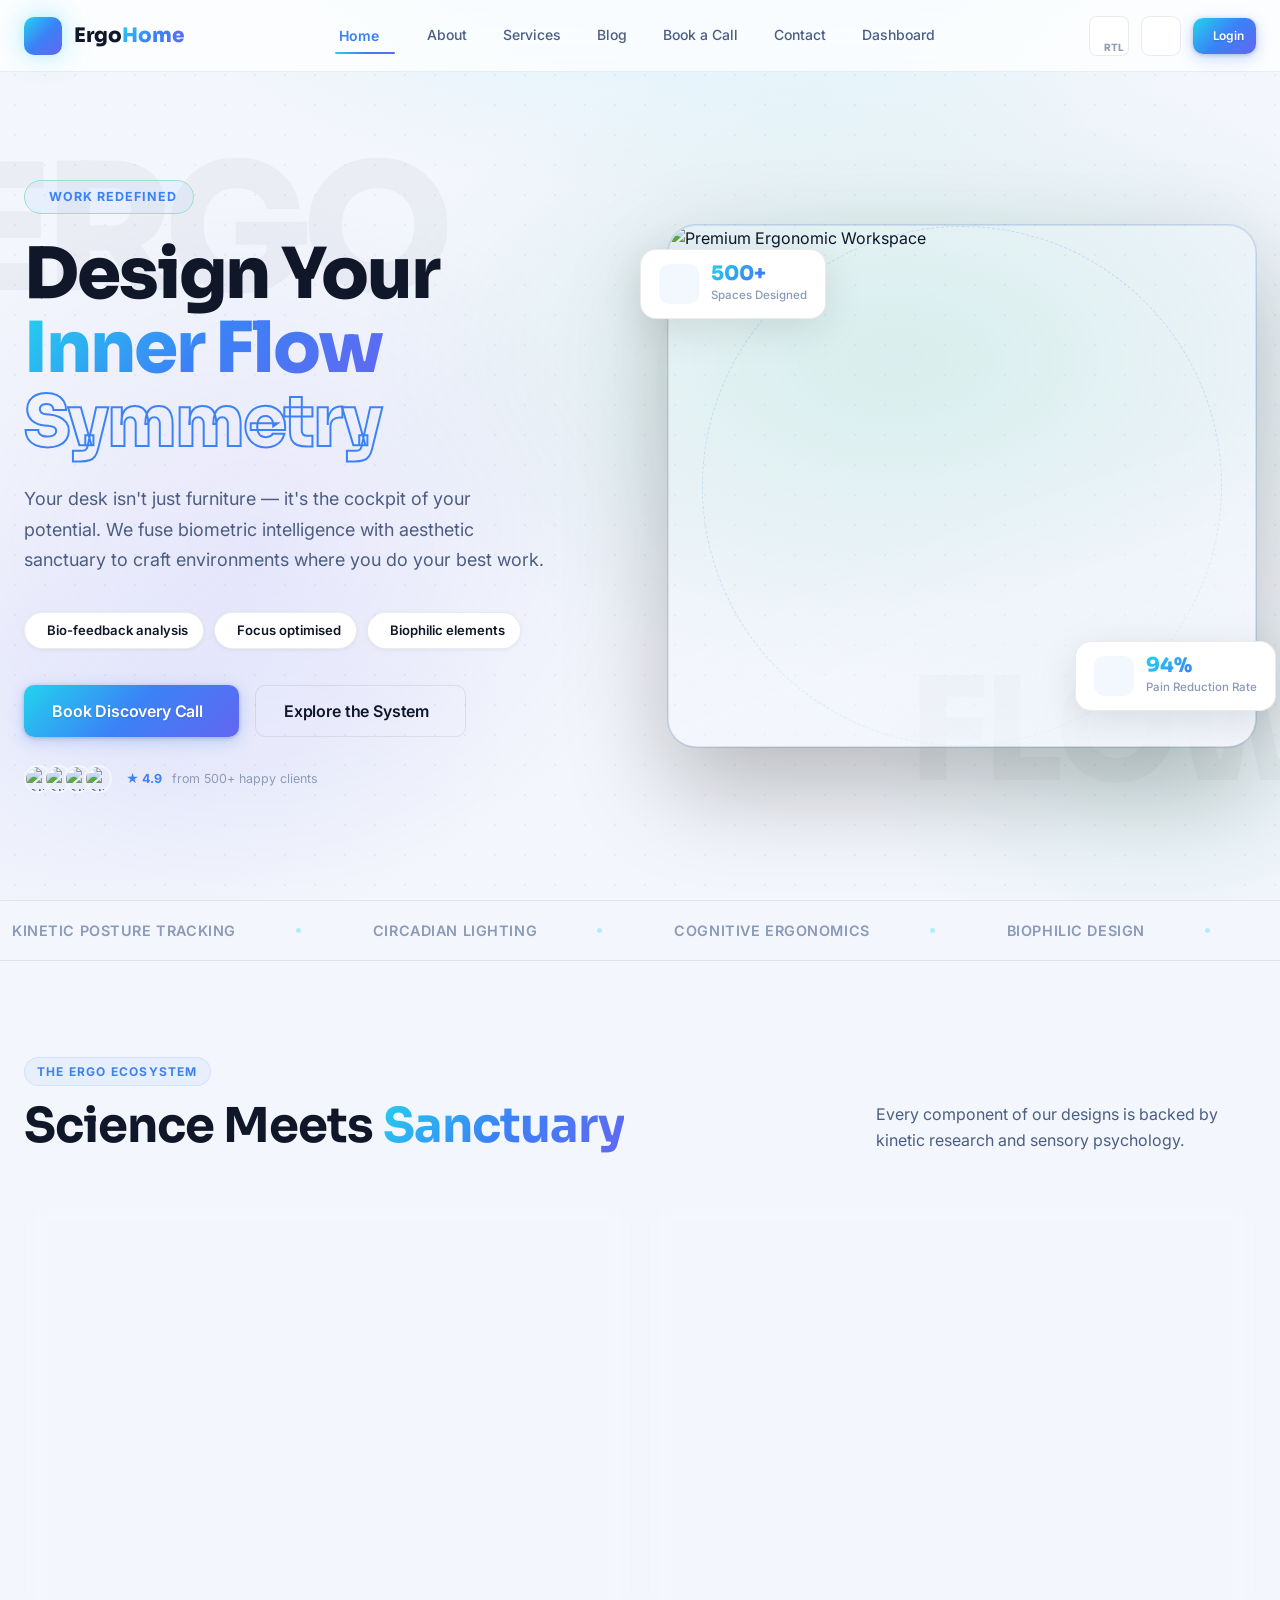
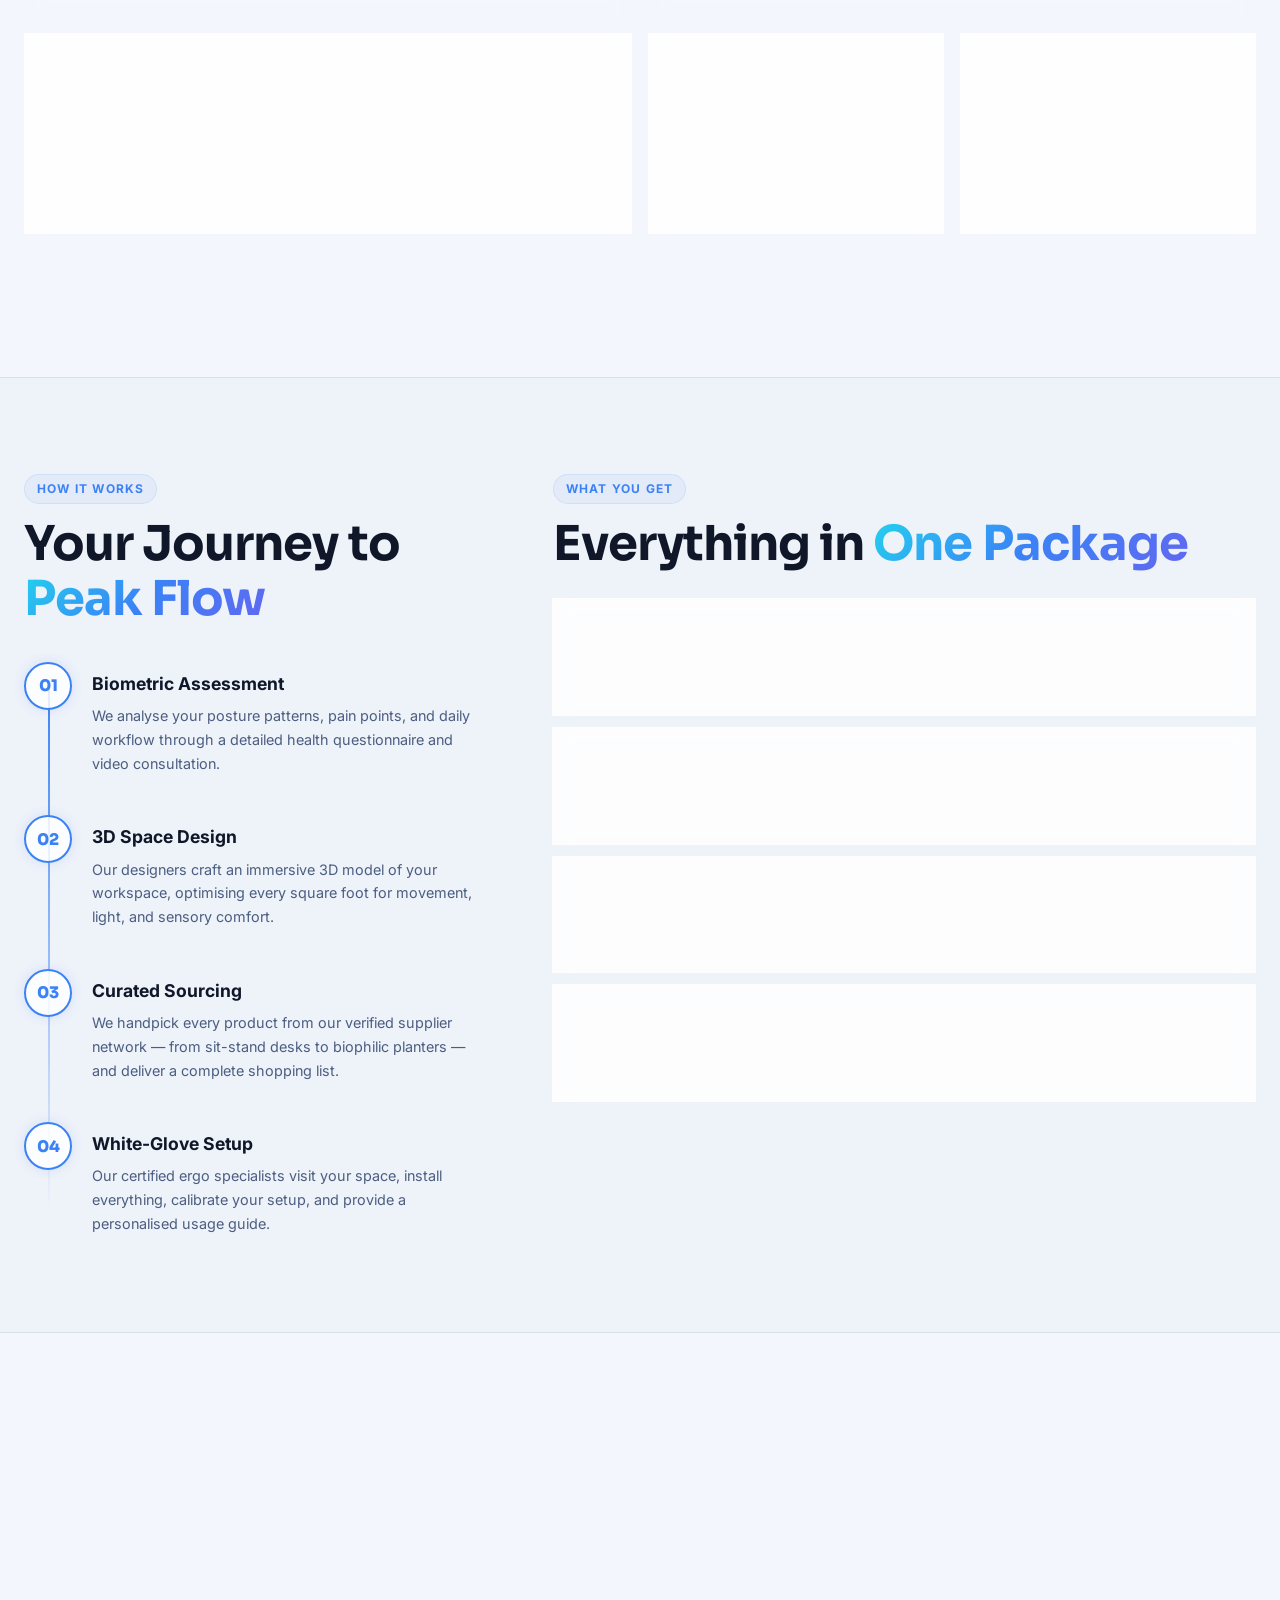
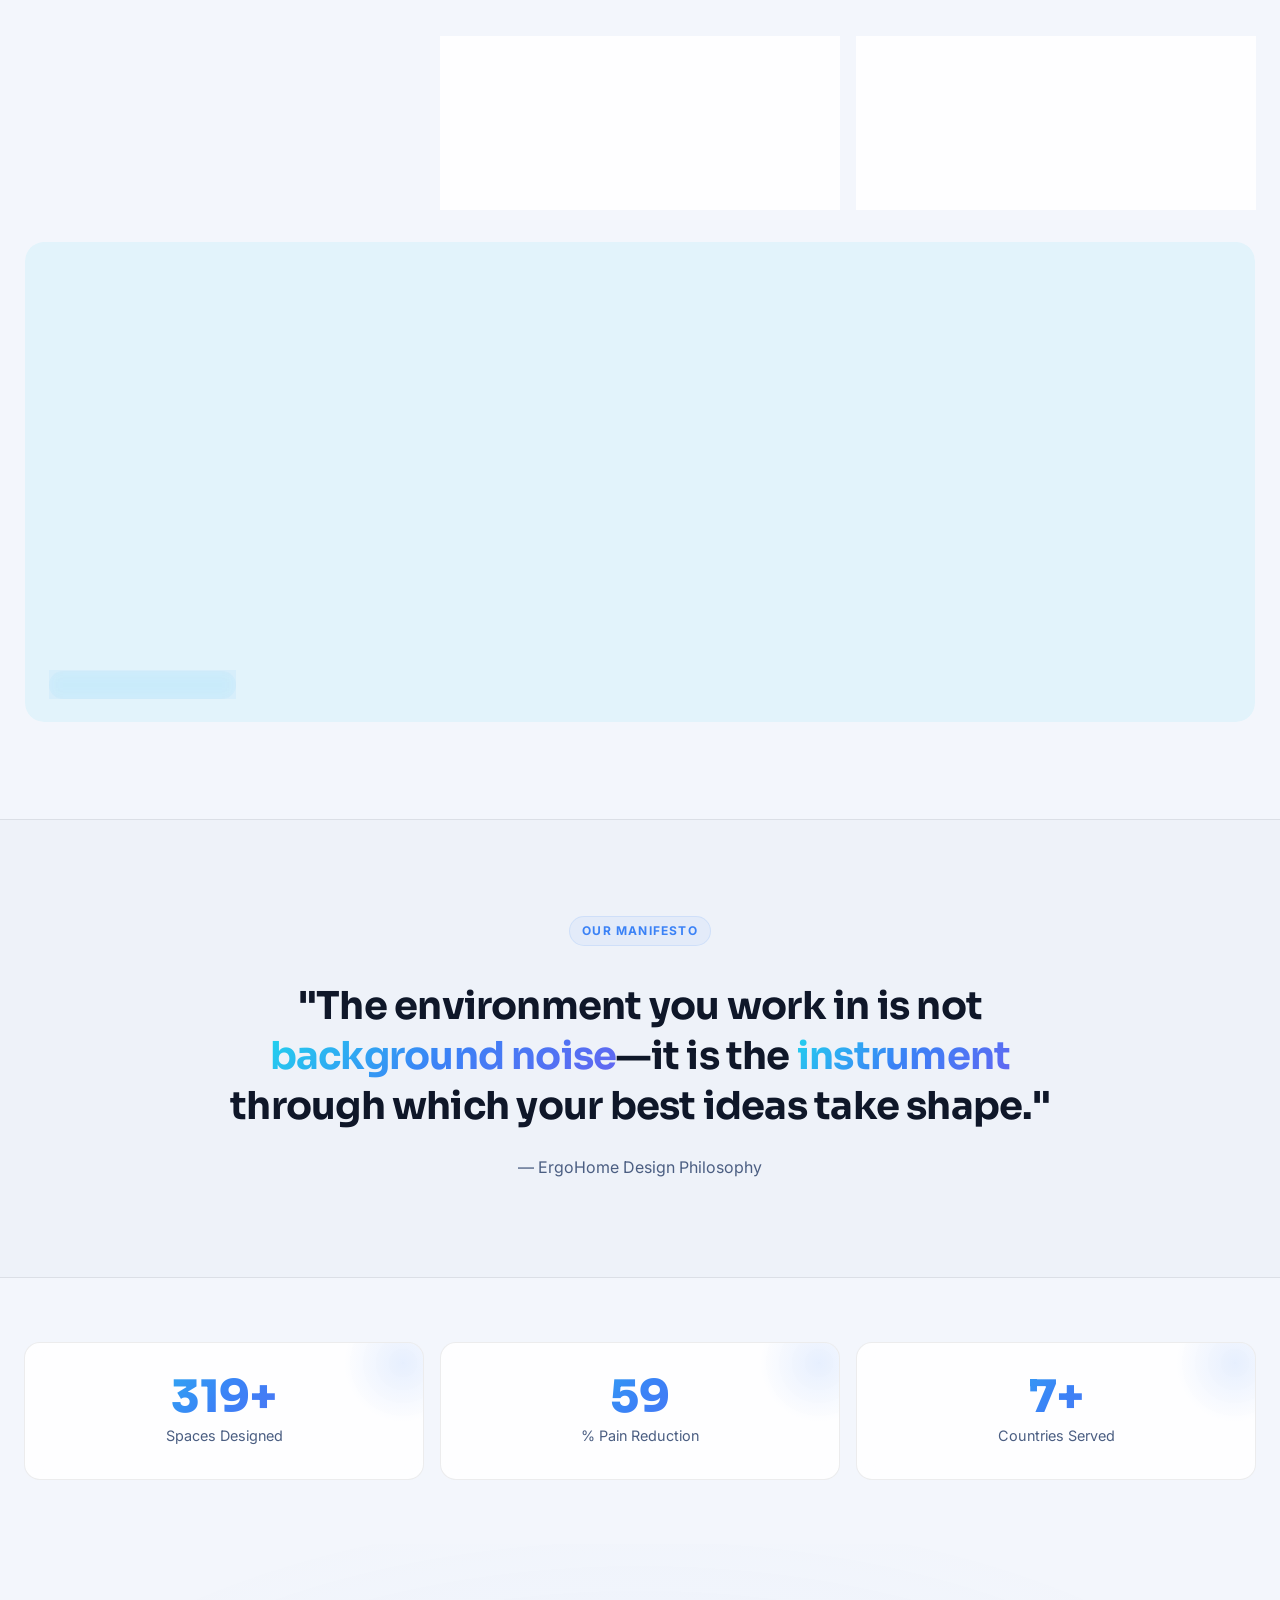
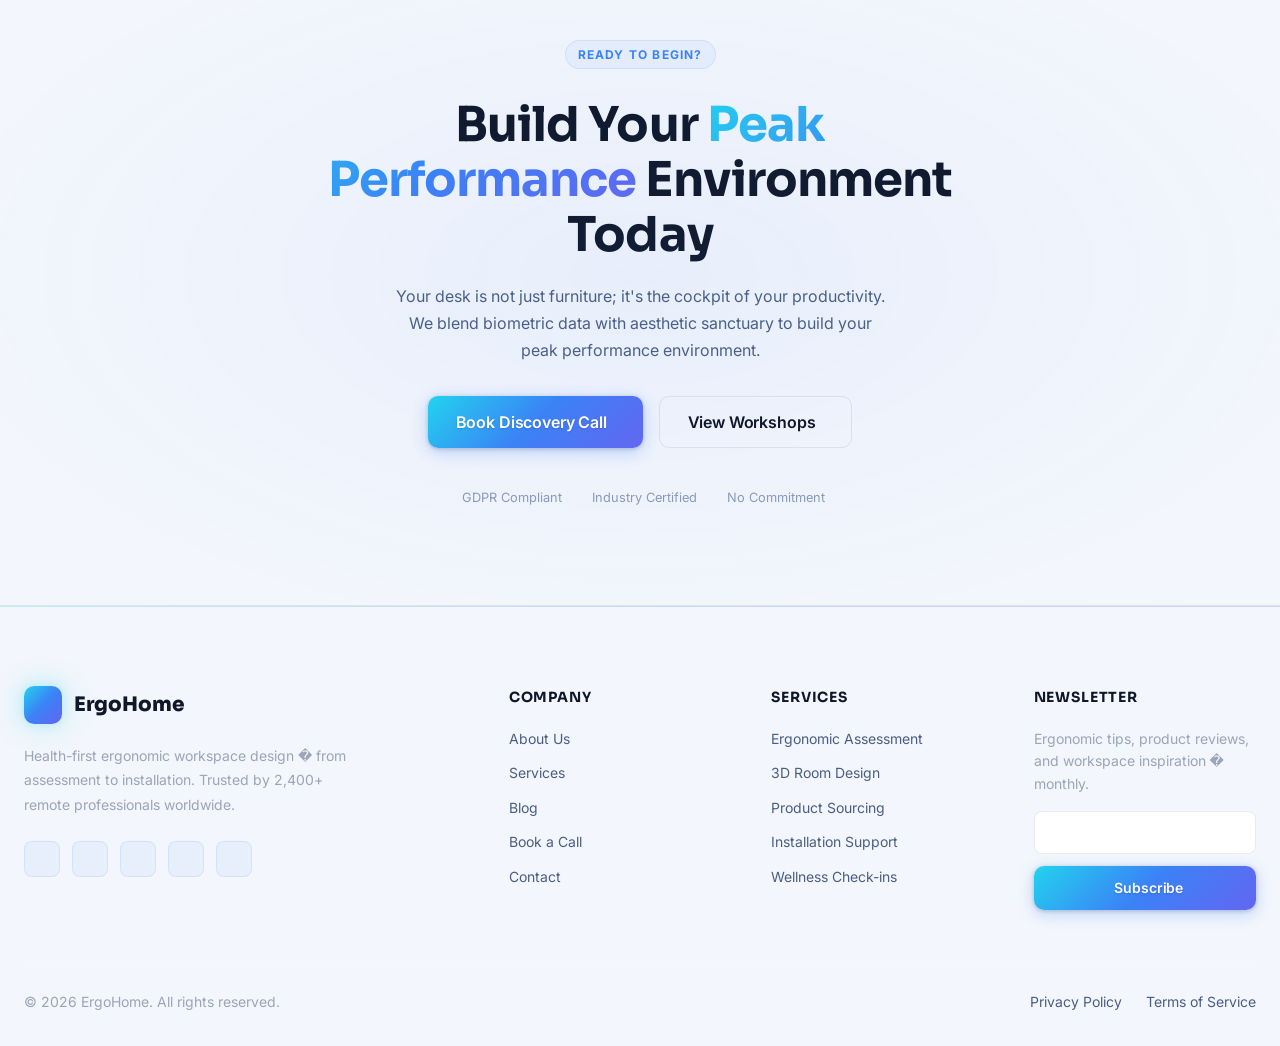
==== commit 1ac17d93: "correction updated" ====
--- a/index2.html
+++ b/index2.html
@@ -683,7 +683,7 @@
 
       <div class="nav__actions">
         <button class="rtl-toggle" aria-label="Toggle RTL" title="Toggle RTL">
-          <i class="ri-text-direction-r"></i>
+          <i class="ri-arrow-left-right-line"></i>
           <span class="rtl-toggle-text">RTL</span>
         </button>
         <button class="theme-toggle" aria-label="Toggle dark mode"><i class="ri-sun-line icon-sun"></i><i
@@ -714,7 +714,7 @@
       <div style="padding:var(--sp-6);display:flex;flex-direction:column;gap:var(--sp-4)">
         <div style="display:flex;gap:var(--sp-3);justify-content:center;margin-bottom:var(--sp-2)">
           <button class="theme-toggle" aria-label="Toggle dark mode"><i class="ri-sun-line icon-sun"></i><i class="ri-moon-line icon-moon"></i></button>
-          <button class="rtl-toggle btn btn--ghost btn--sm" style="width:auto; padding-inline: var(--sp-4); height: 40px;"><i class="ri-text-direction-r"></i> Toggle RTL</button>
+          <button class="rtl-toggle btn btn--ghost btn--sm" style="width:auto; padding-inline: var(--sp-4); height: 40px;"><i class="ri-arrow-left-right-line"></i> Toggle RTL</button>
         </div>
         <a href="pages/login.html" class="btn btn--primary btn--full"><i class="ri-login-circle-line"></i>Login</a>
         <a href="pages/register.html" class="btn btn--secondary btn--full"><i class="ri-user-add-line"></i>Register</a>
--- a/assets/css/mobile-fixes.css
+++ b/assets/css/mobile-fixes.css
@@ -177,6 +177,7 @@
 
   /* Prevent 360px/375px navbar overflow by hiding actions duplicated in mobile menu */
   .nav__actions .rtl-toggle,
+  .nav__actions .theme-toggle,
   .nav__actions .btn--primary {
     display: none !important;
   }
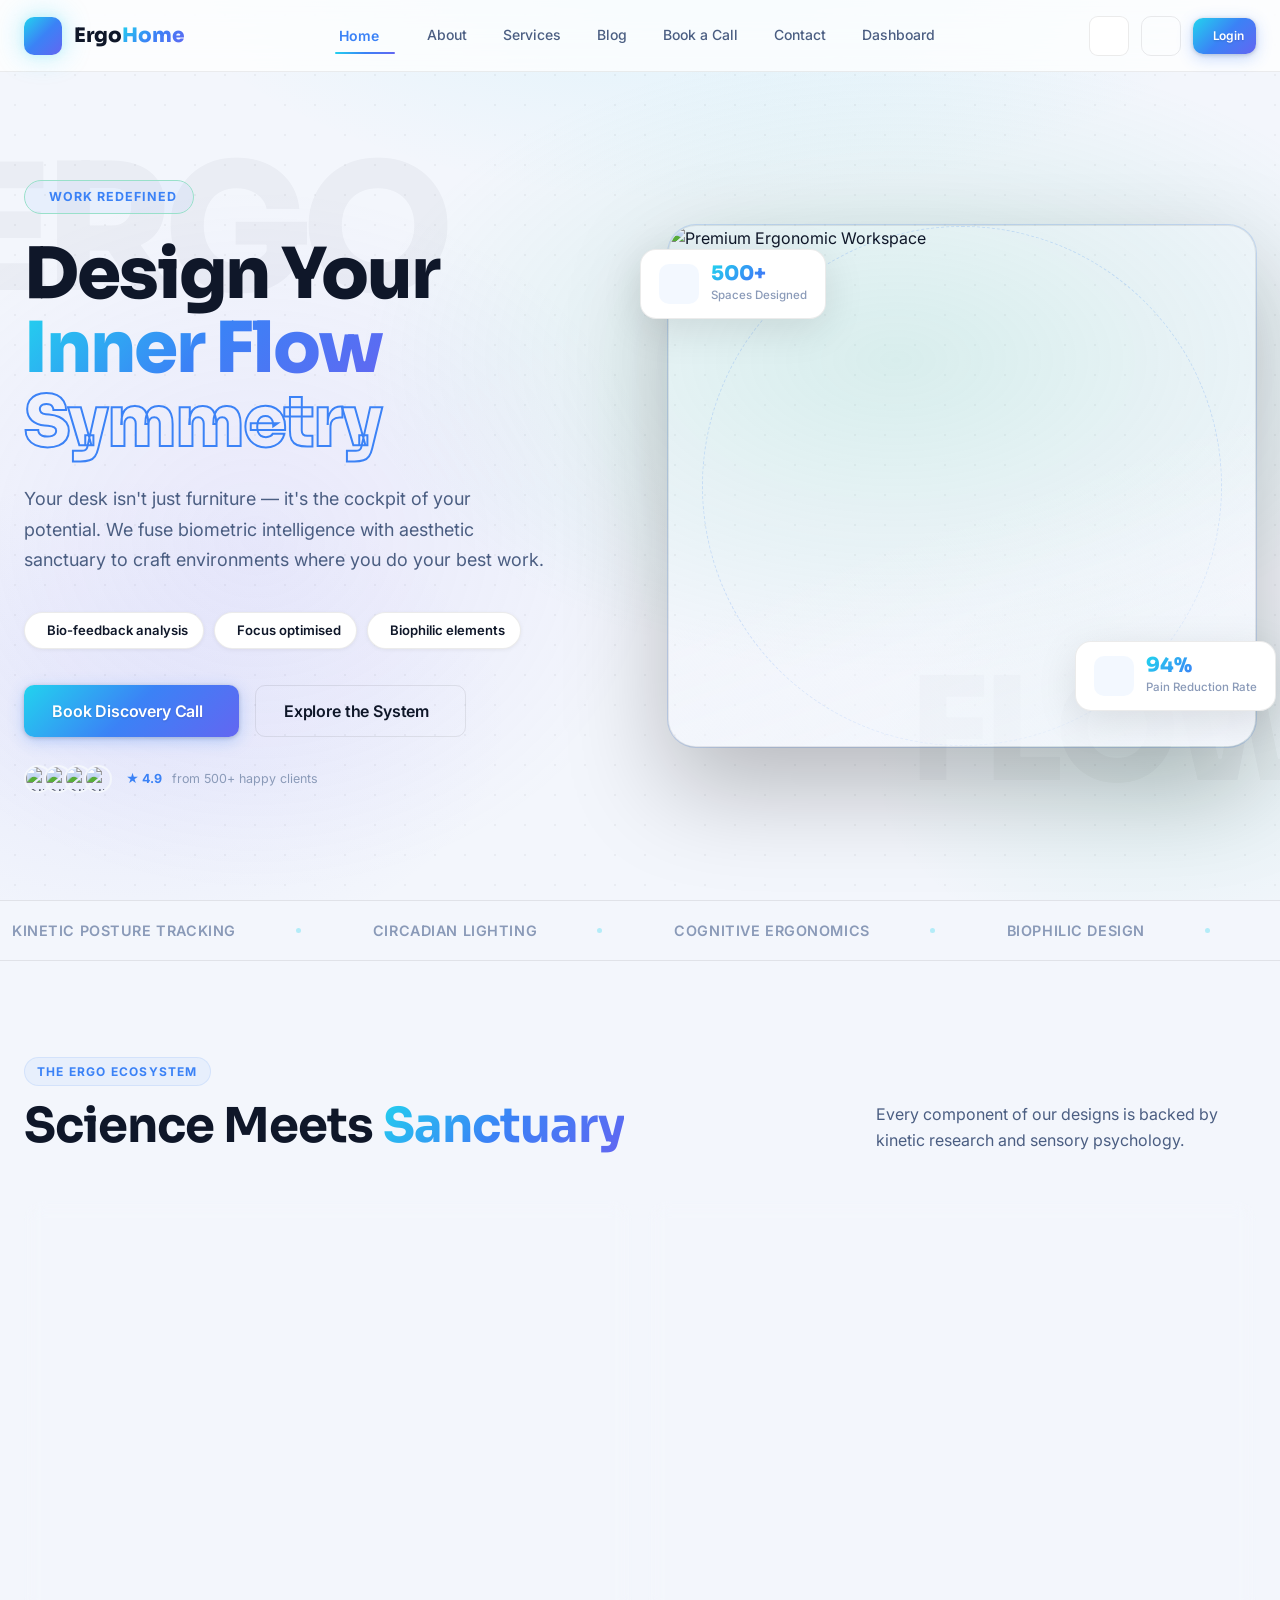
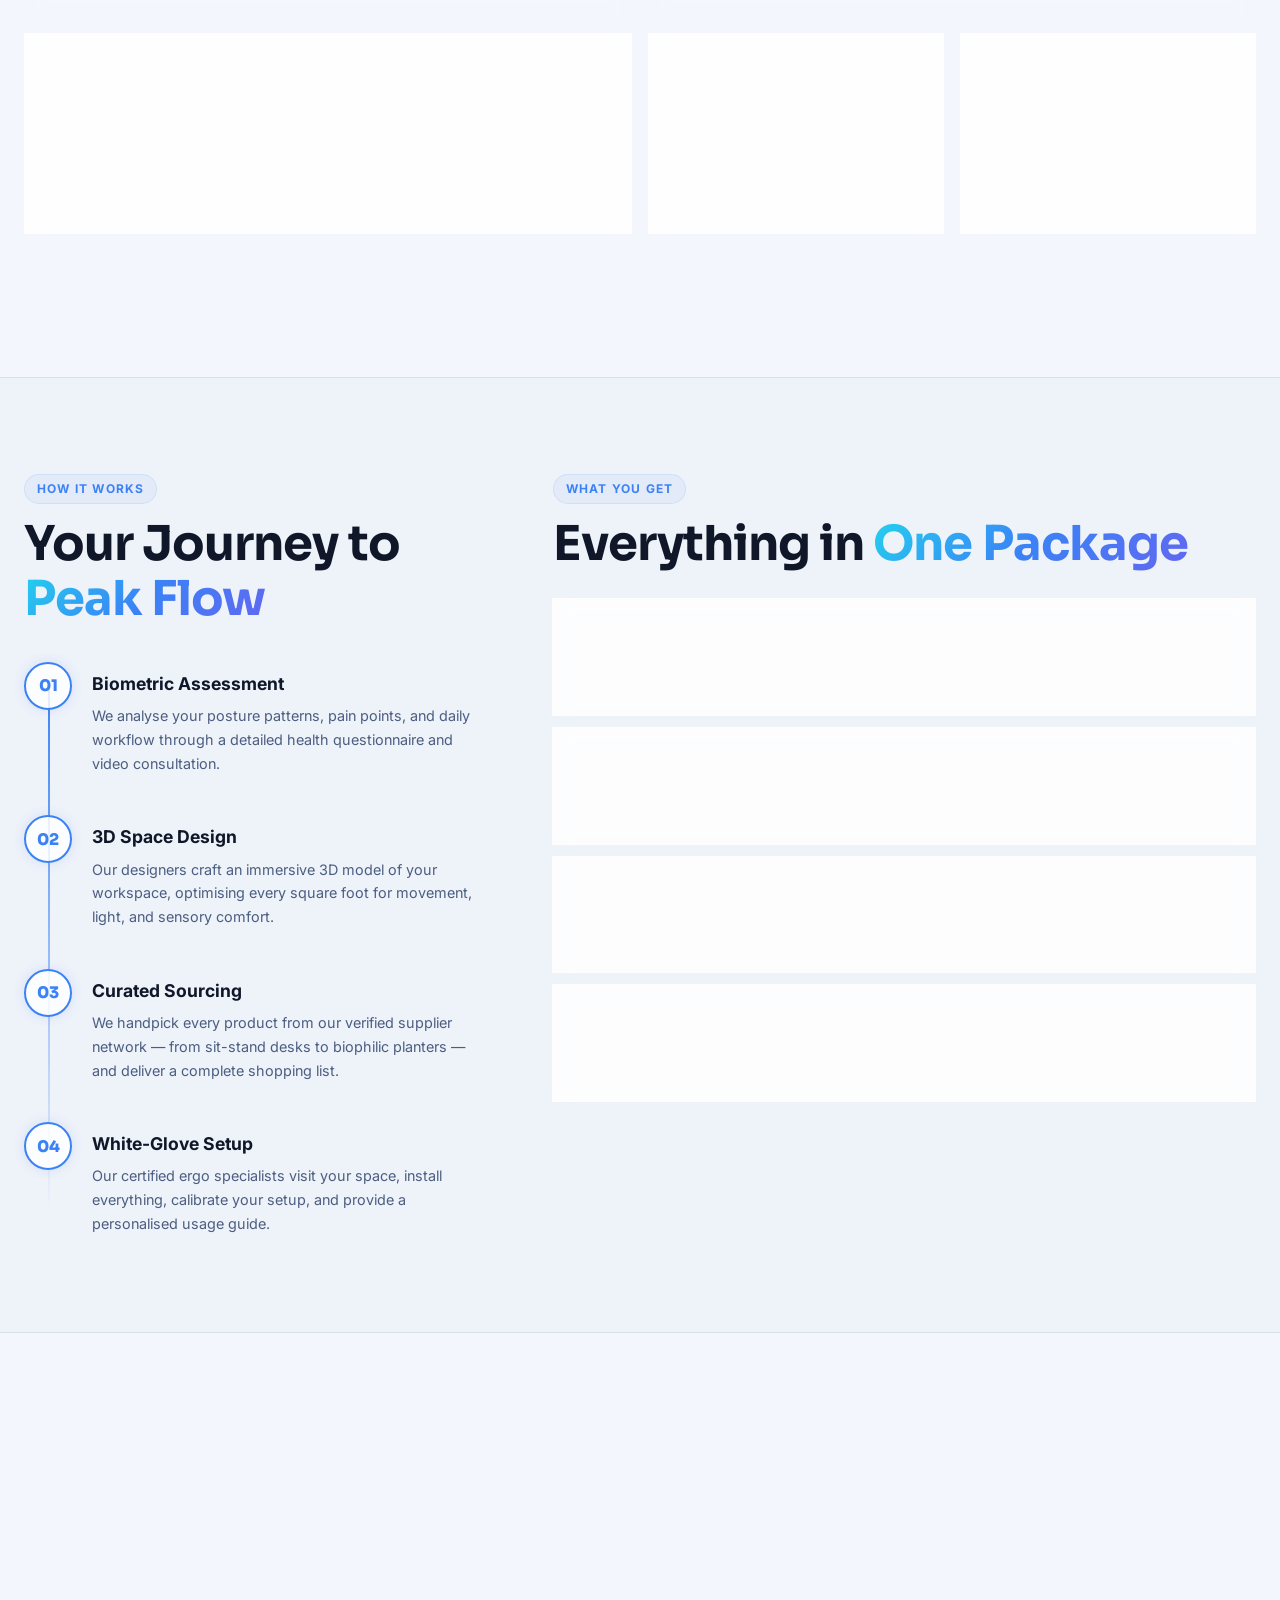
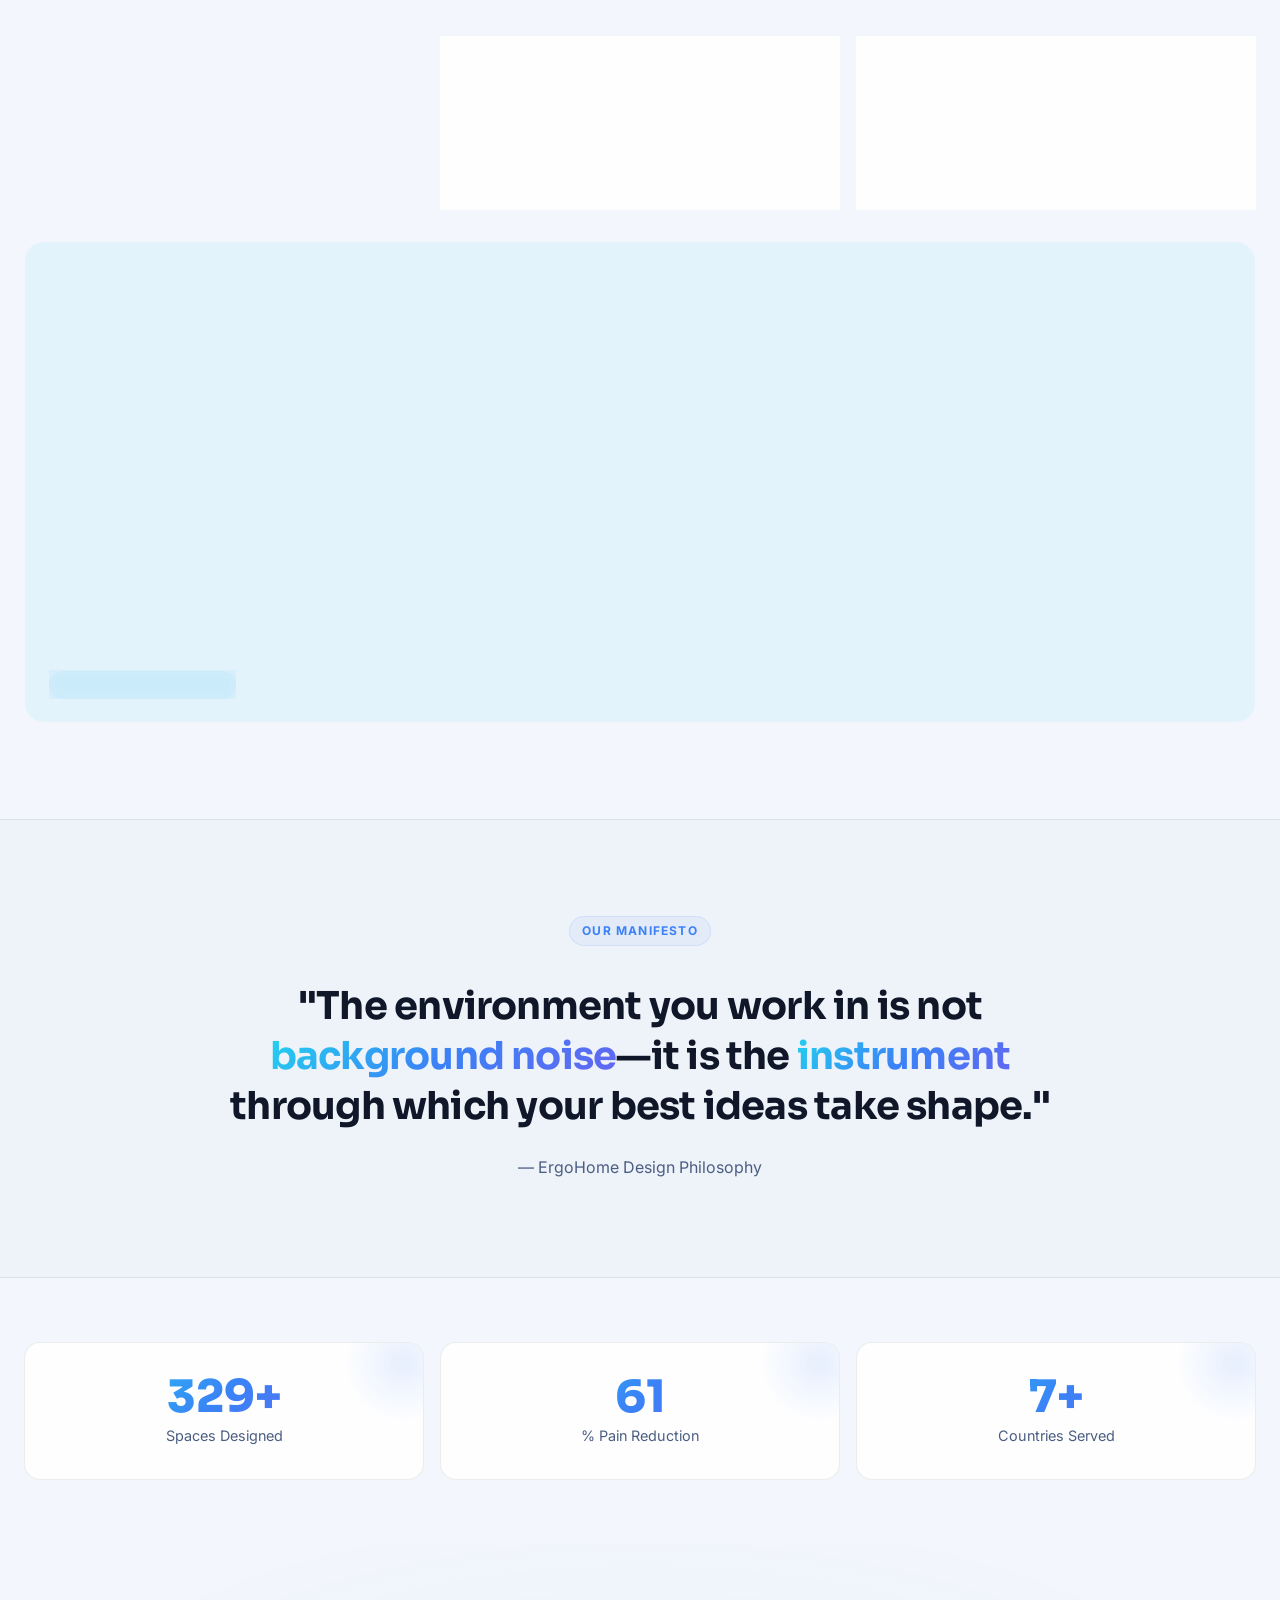
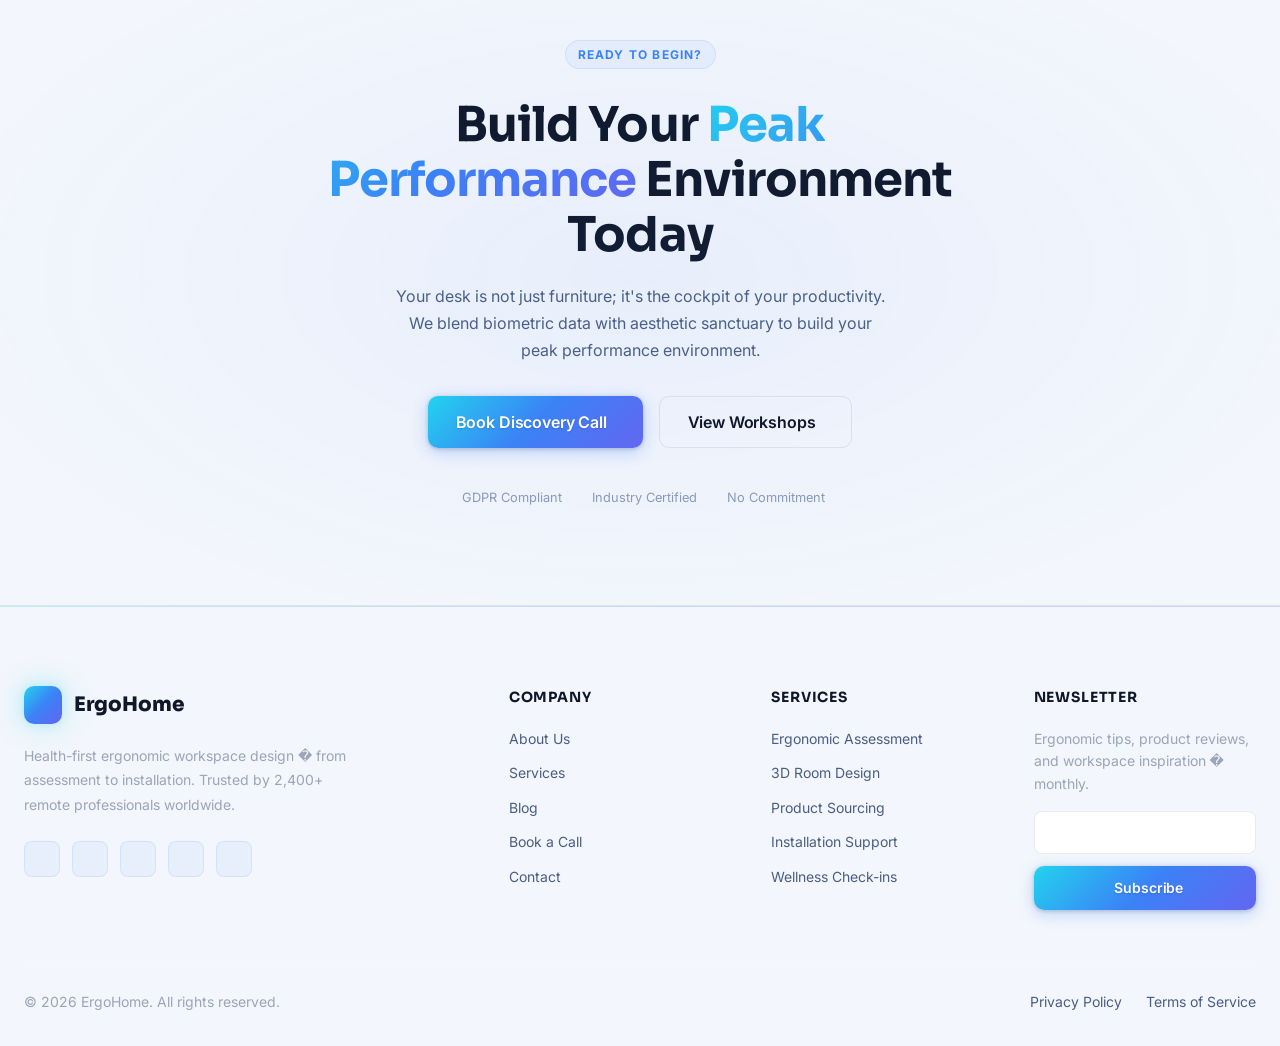
==== commit fb08f3dc: "correction updated" ====
--- a/index2.html
+++ b/index2.html
@@ -24,7 +24,6 @@
   <link rel="stylesheet" href="assets/css/dark-mode.css">
   <link rel="stylesheet" href="assets/css/premium-theme.css">
   <link rel="stylesheet" href="assets/css/mobile-fixes.css">
-  <link rel="stylesheet" href="assets/css/rtl.css">
   <style>
     /* ──────────────────────────────────────────
        HERO 2 – Reworked
@@ -682,12 +681,9 @@
       </div>
 
       <div class="nav__actions">
-        <button class="rtl-toggle" aria-label="Toggle RTL" title="Toggle RTL">
-          <i class="ri-arrow-left-right-line"></i>
-          <span class="rtl-toggle-text">RTL</span>
-        </button>
         <button class="theme-toggle" aria-label="Toggle dark mode"><i class="ri-sun-line icon-sun"></i><i
             class="ri-moon-line icon-moon"></i></button>
+        <button class="rtl-toggle btn btn--ghost btn--sm" aria-label="Toggle RTL" style="padding-inline: var(--sp-3);"><i class="ri-arrow-left-right-line"></i></button>
         <a href="pages/login.html" class="btn btn--primary btn--sm"><i class="ri-login-circle-line"></i>Login</a>
         <button class="nav__hamburger" aria-label="Menu"><span class="nav__hamburger-line"></span><span
             class="nav__hamburger-line"></span></button>
@@ -714,8 +710,8 @@
       <div style="padding:var(--sp-6);display:flex;flex-direction:column;gap:var(--sp-4)">
         <div style="display:flex;gap:var(--sp-3);justify-content:center;margin-bottom:var(--sp-2)">
           <button class="theme-toggle" aria-label="Toggle dark mode"><i class="ri-sun-line icon-sun"></i><i class="ri-moon-line icon-moon"></i></button>
-          <button class="rtl-toggle btn btn--ghost btn--sm" style="width:auto; padding-inline: var(--sp-4); height: 40px;"><i class="ri-arrow-left-right-line"></i> Toggle RTL</button>
-        </div>
+        <button class="rtl-toggle btn btn--ghost btn--sm" aria-label="Toggle RTL" style="padding-inline: var(--sp-4); height: 40px;"><i class="ri-arrow-left-right-line"></i></button>
+    </div>
         <a href="pages/login.html" class="btn btn--primary btn--full"><i class="ri-login-circle-line"></i>Login</a>
         <a href="pages/register.html" class="btn btn--secondary btn--full"><i class="ri-user-add-line"></i>Register</a>
       </div>
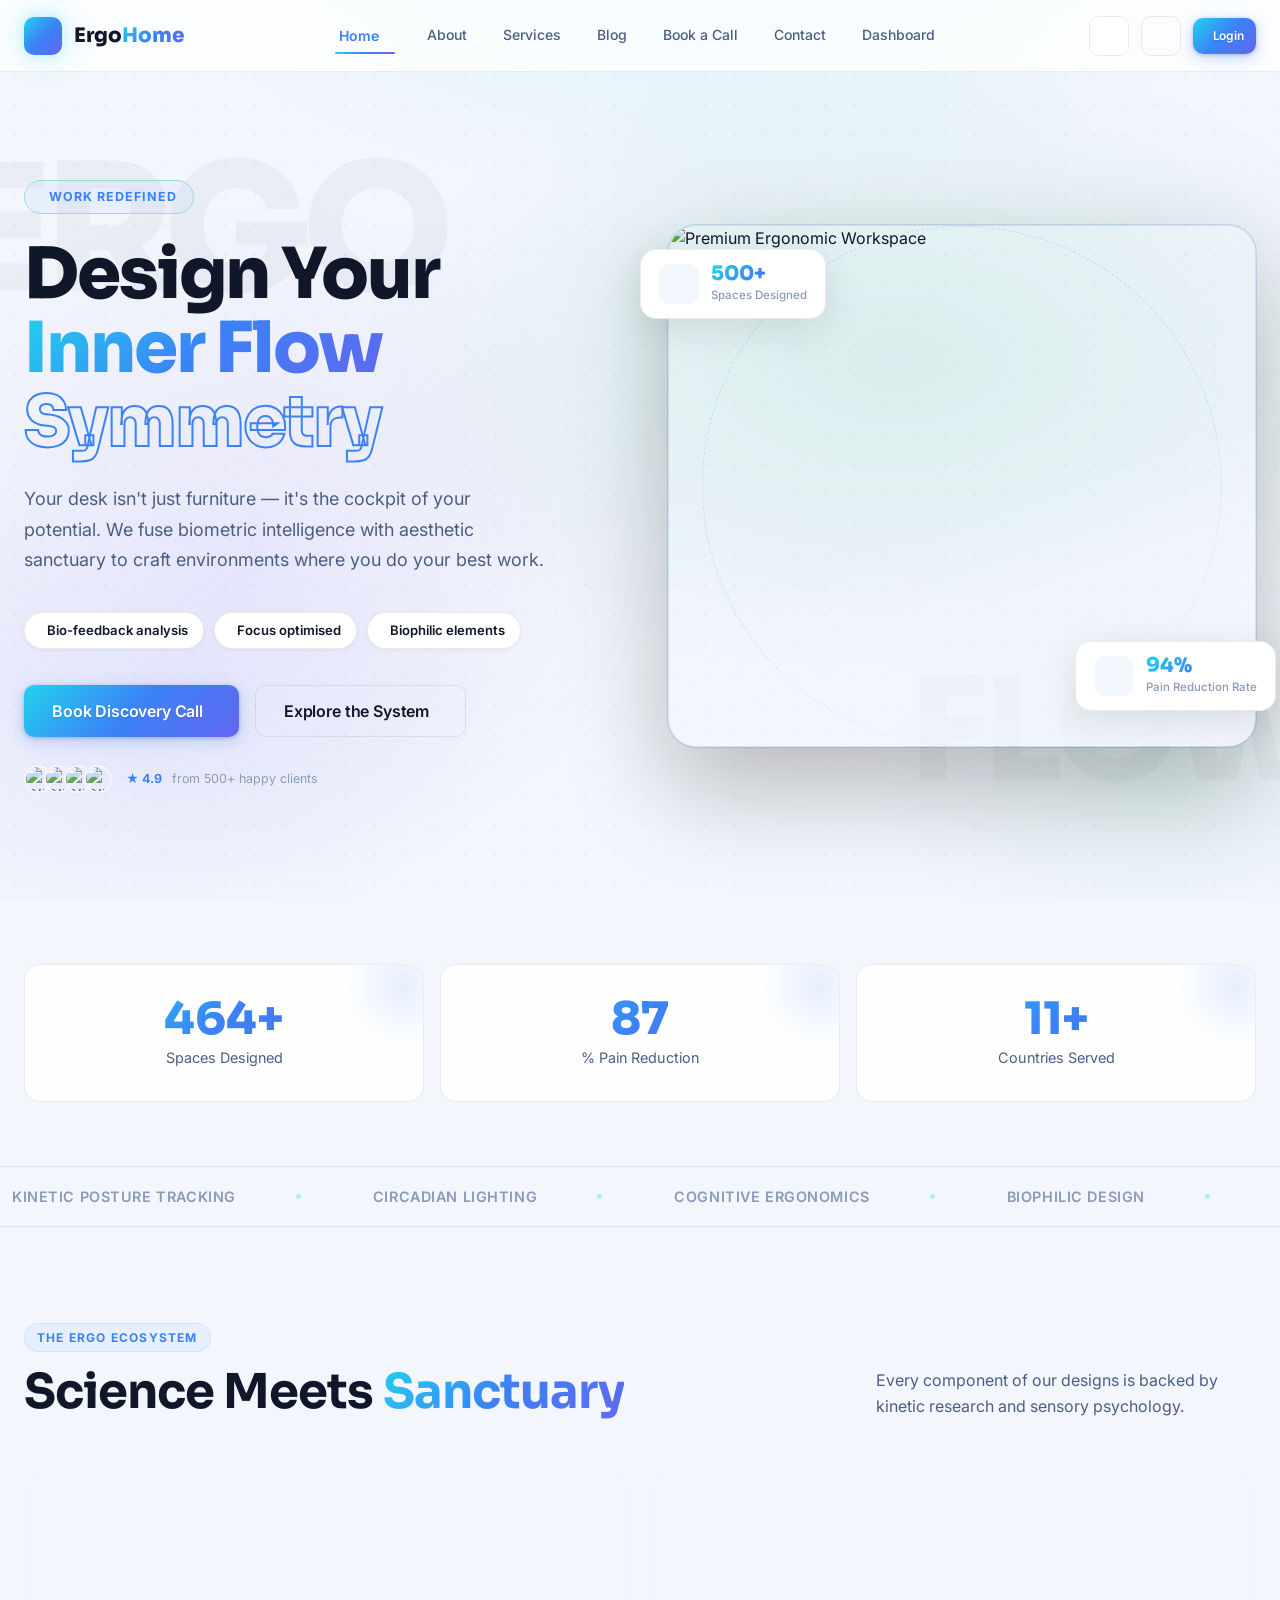
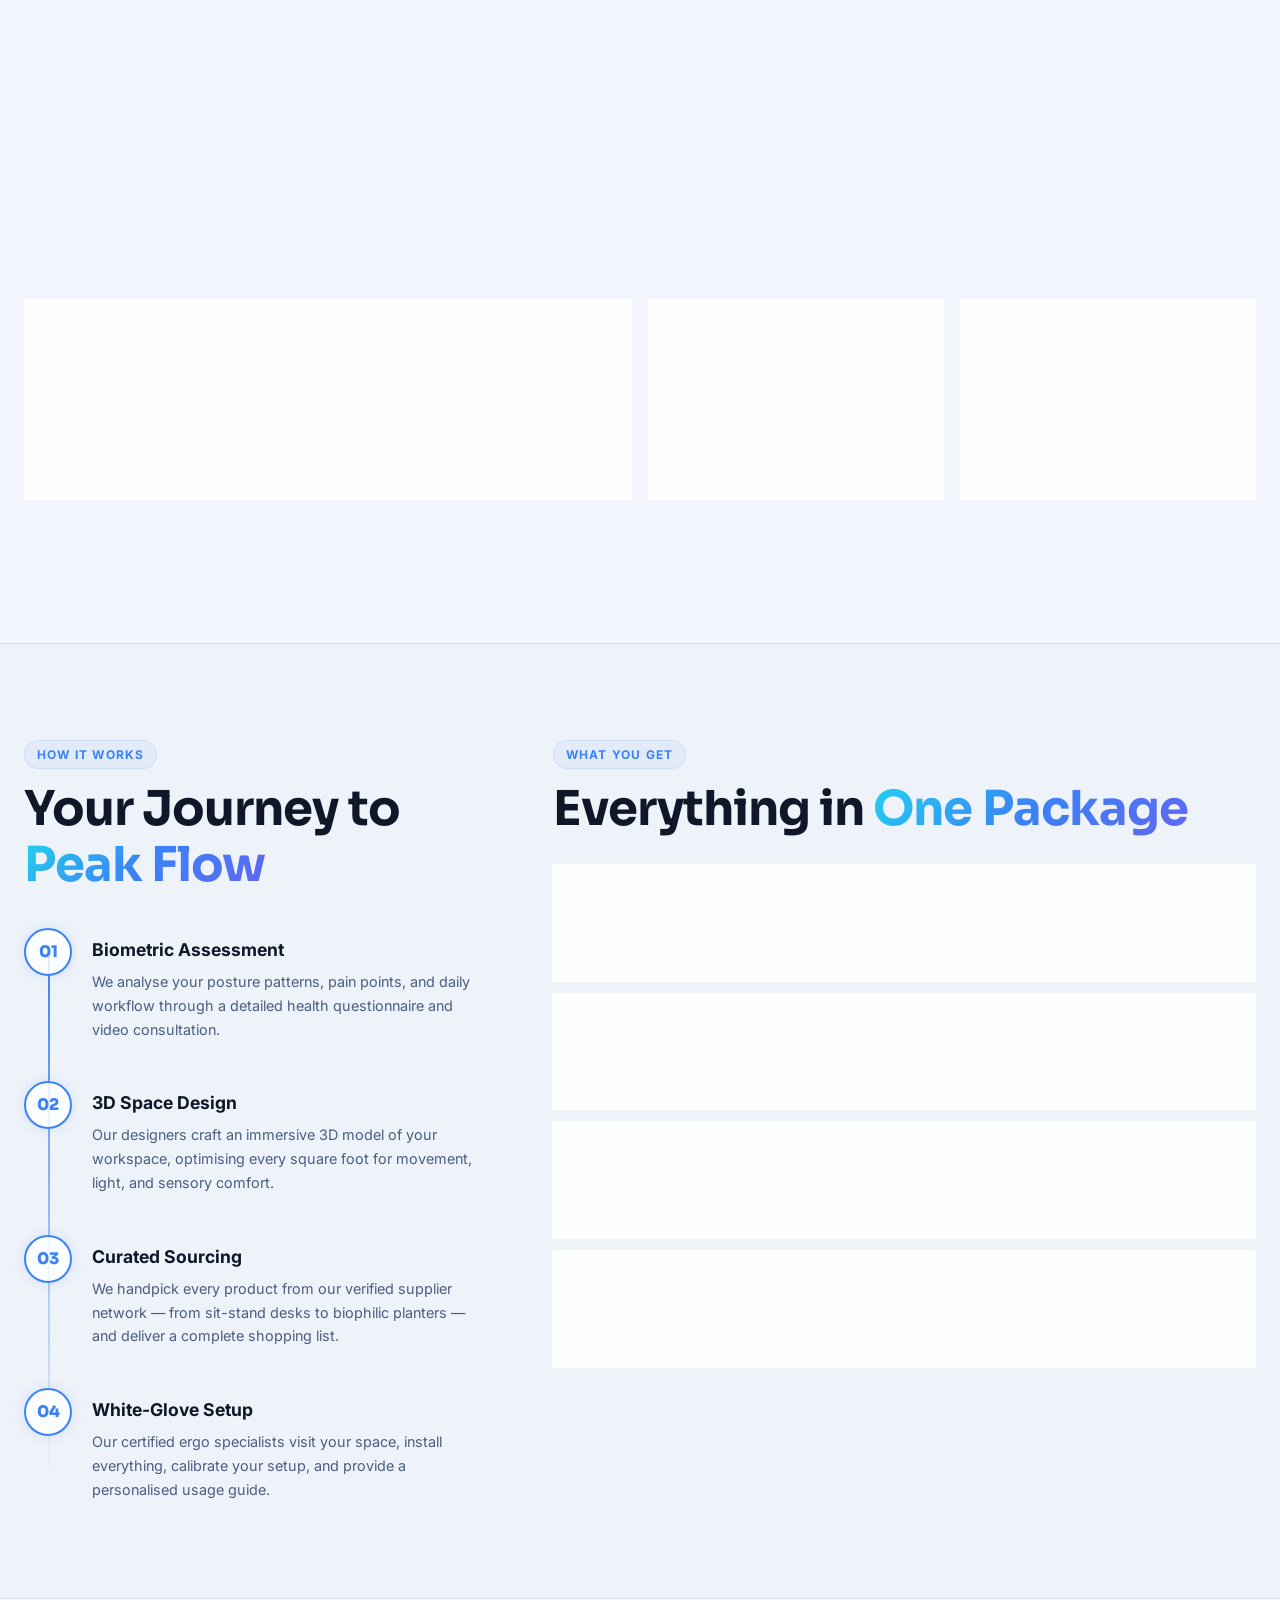
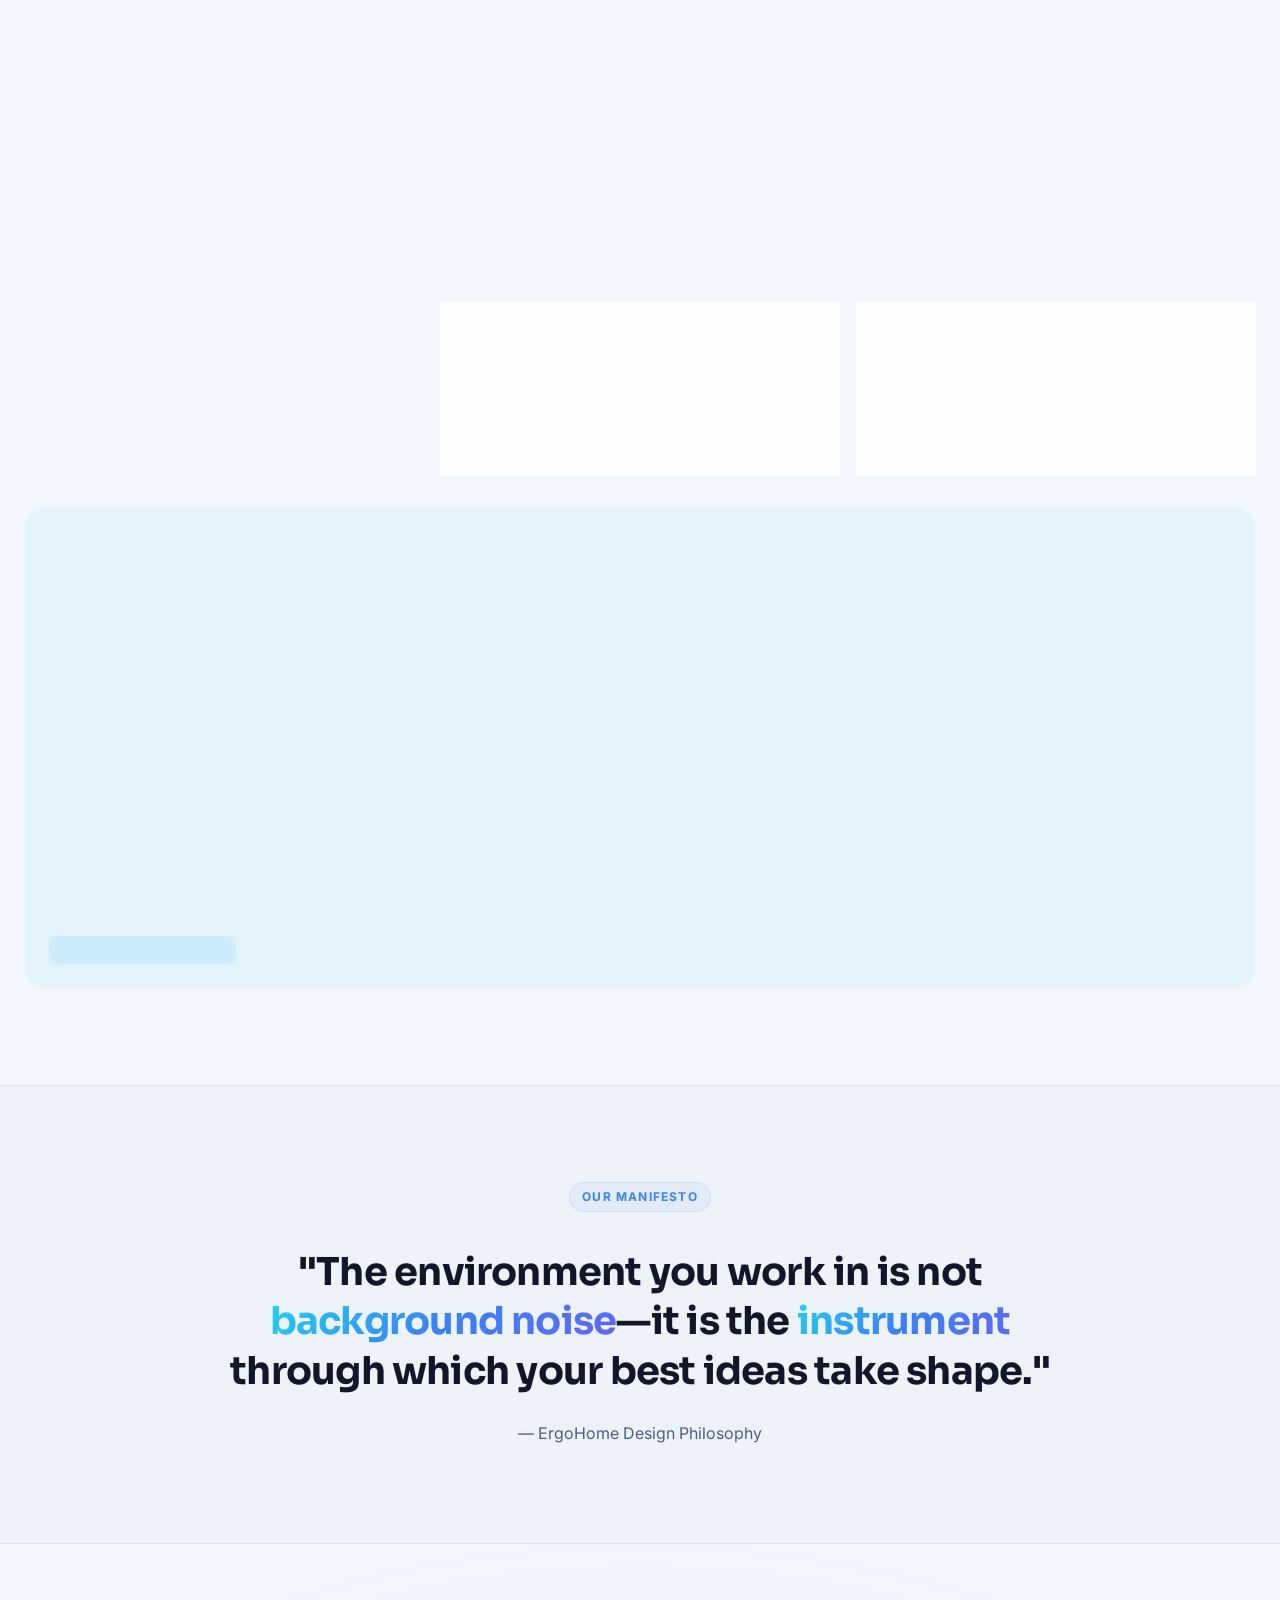
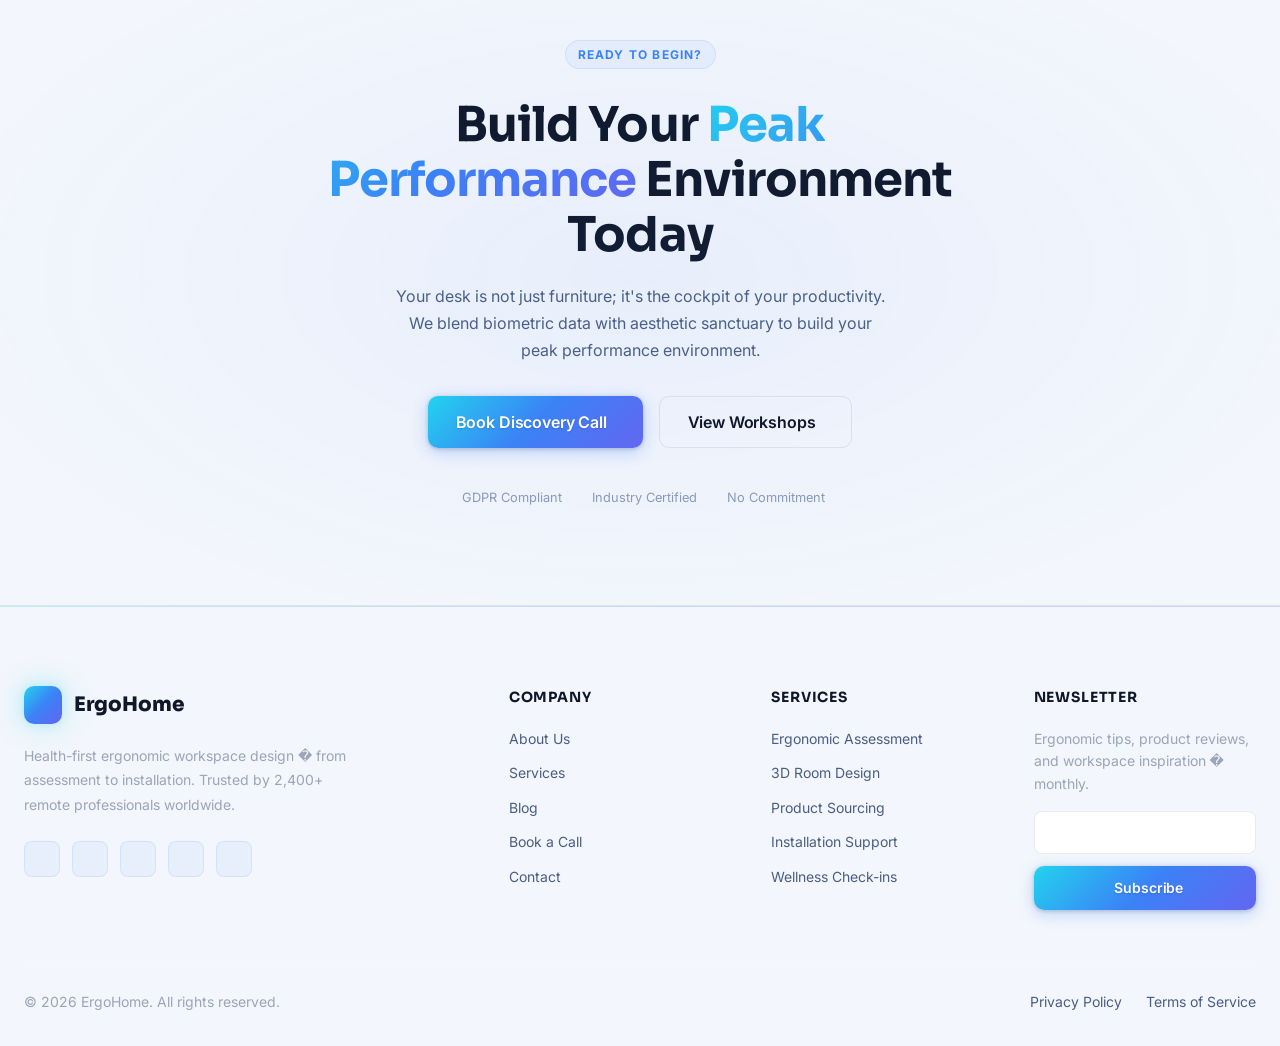
==== commit 5aa1e0b5: "update" ====
--- a/index2.html
+++ b/index2.html
@@ -821,6 +821,29 @@
   </section>
 
   <!-- ============================================================
+       MINI STATS ROW
+       ============================================================ -->
+  <section class="section--sm">
+    <div class="container">
+      <div class="cols-3" style="gap:16px" id="stats-row">
+        <div class="stat-item" style="text-align:center;padding:32px" data-reveal>
+          <div class="stat-value" data-count="500" data-suffix="+">0</div>
+          <div class="stat-label">Spaces Designed</div>
+        </div>
+        <div class="stat-item" style="text-align:center;padding:32px" data-reveal data-reveal-delay="1">
+          <div class="stat-value" data-count="94">0</div>
+          <div class="stat-label">% Pain Reduction</div>
+        </div>
+        <div class="stat-item" style="text-align:center;padding:32px" data-reveal data-reveal-delay="2">
+          <div class="stat-value" data-count="12" data-suffix="+">0</div>
+          <div class="stat-label">Countries Served</div>
+        </div>
+      </div>
+    </div>
+  </section>
+
+
+  <!-- ============================================================
        MARQUEE TICKER
        ============================================================ -->
   <div class="marquee-track"
@@ -1101,27 +1124,6 @@
     </div>
   </section>
 
-  <!-- ============================================================
-       MINI STATS ROW
-       ============================================================ -->
-  <section class="section--sm">
-    <div class="container">
-      <div class="cols-3" style="gap:16px" id="stats-row">
-        <div class="stat-item" style="text-align:center;padding:32px" data-reveal>
-          <div class="stat-value" data-count="500" data-suffix="+">0</div>
-          <div class="stat-label">Spaces Designed</div>
-        </div>
-        <div class="stat-item" style="text-align:center;padding:32px" data-reveal data-reveal-delay="1">
-          <div class="stat-value" data-count="94">0</div>
-          <div class="stat-label">% Pain Reduction</div>
-        </div>
-        <div class="stat-item" style="text-align:center;padding:32px" data-reveal data-reveal-delay="2">
-          <div class="stat-value" data-count="12" data-suffix="+">0</div>
-          <div class="stat-label">Countries Served</div>
-        </div>
-      </div>
-    </div>
-  </section>
 
   <!-- ============================================================
        CTA SECTION
